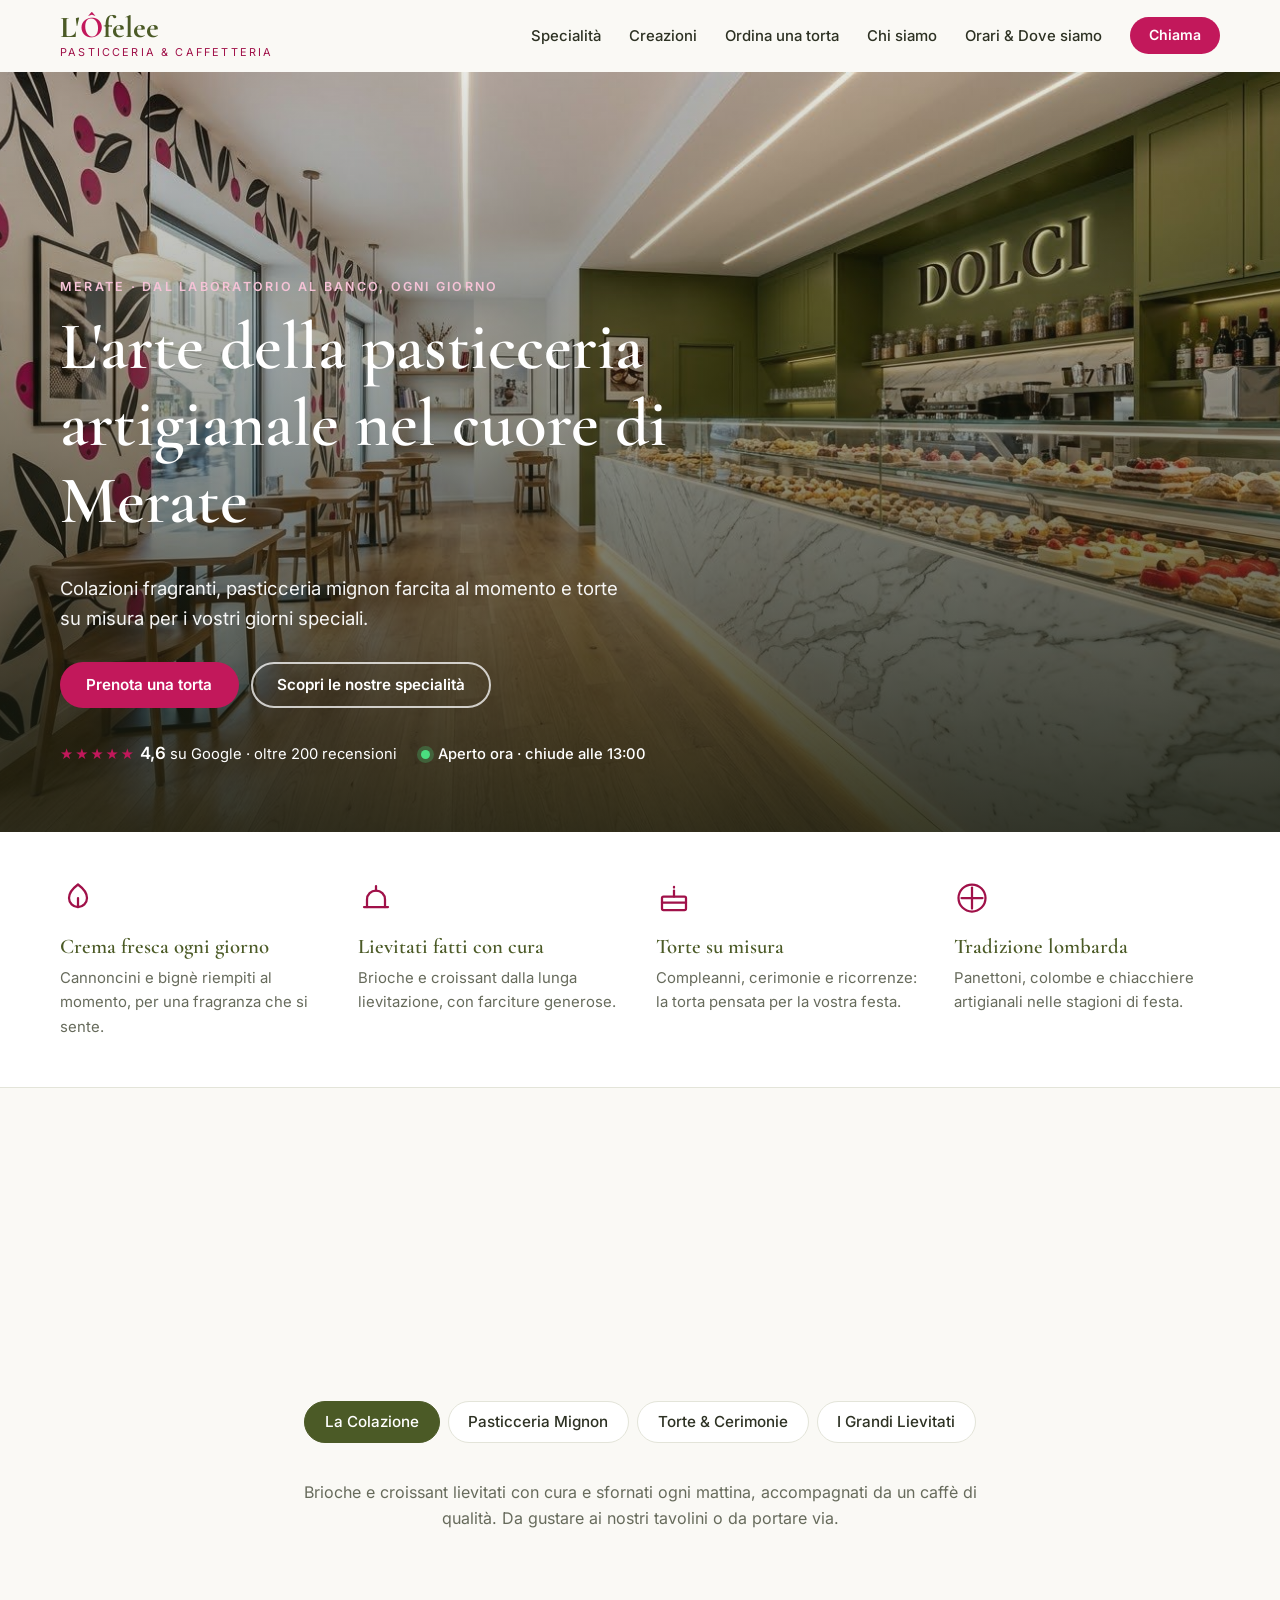
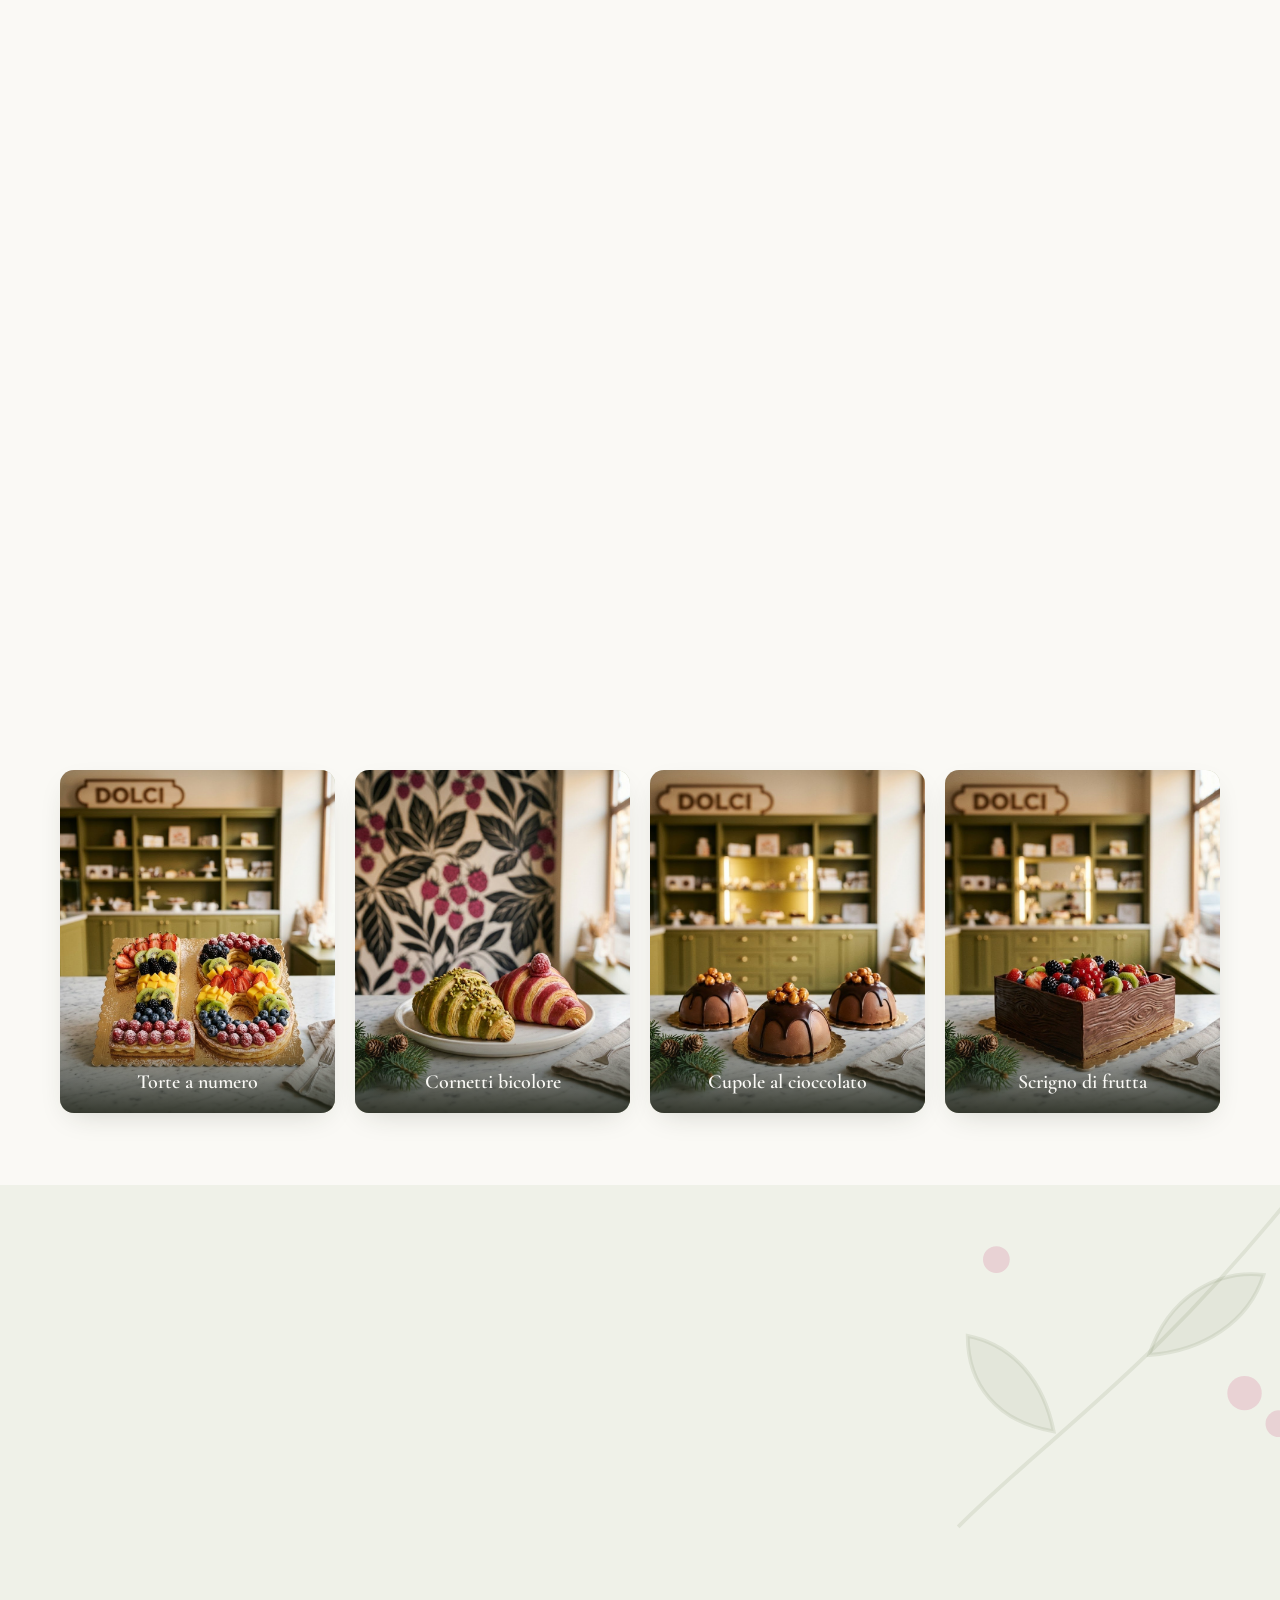
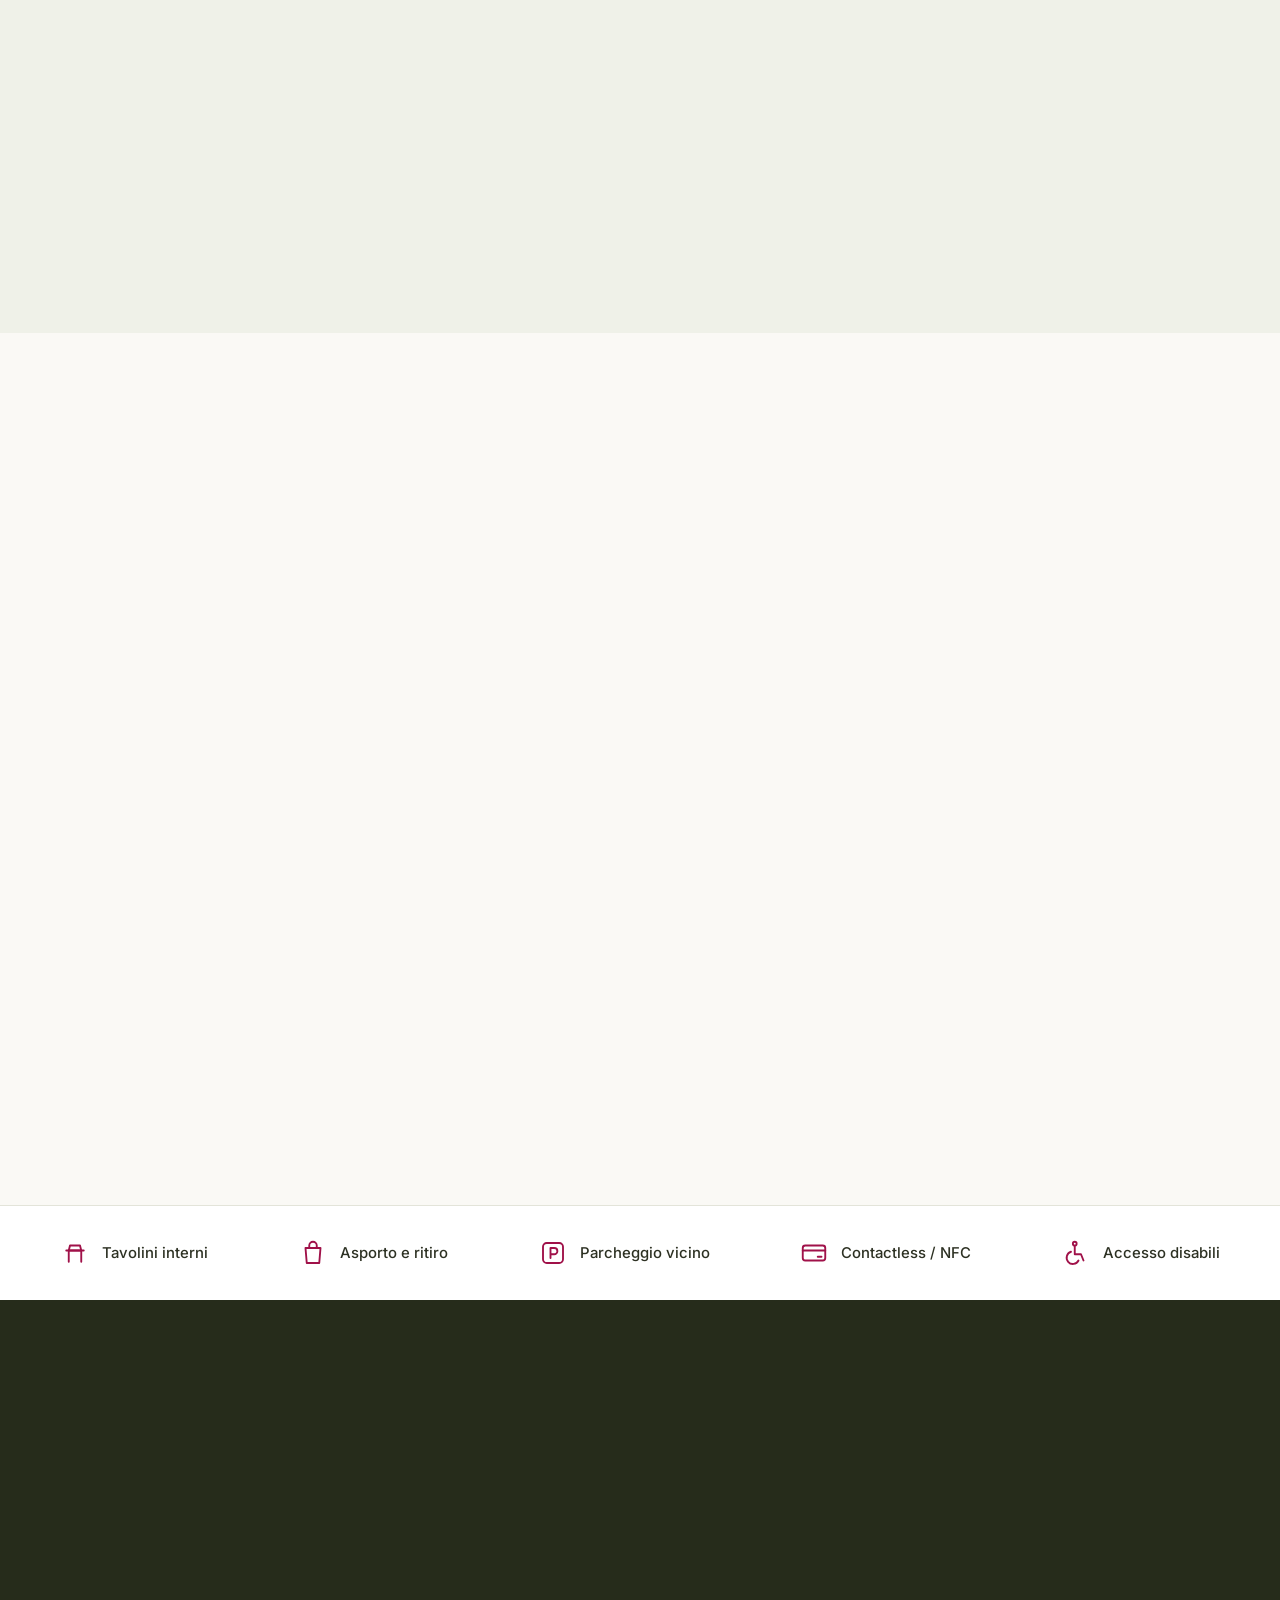
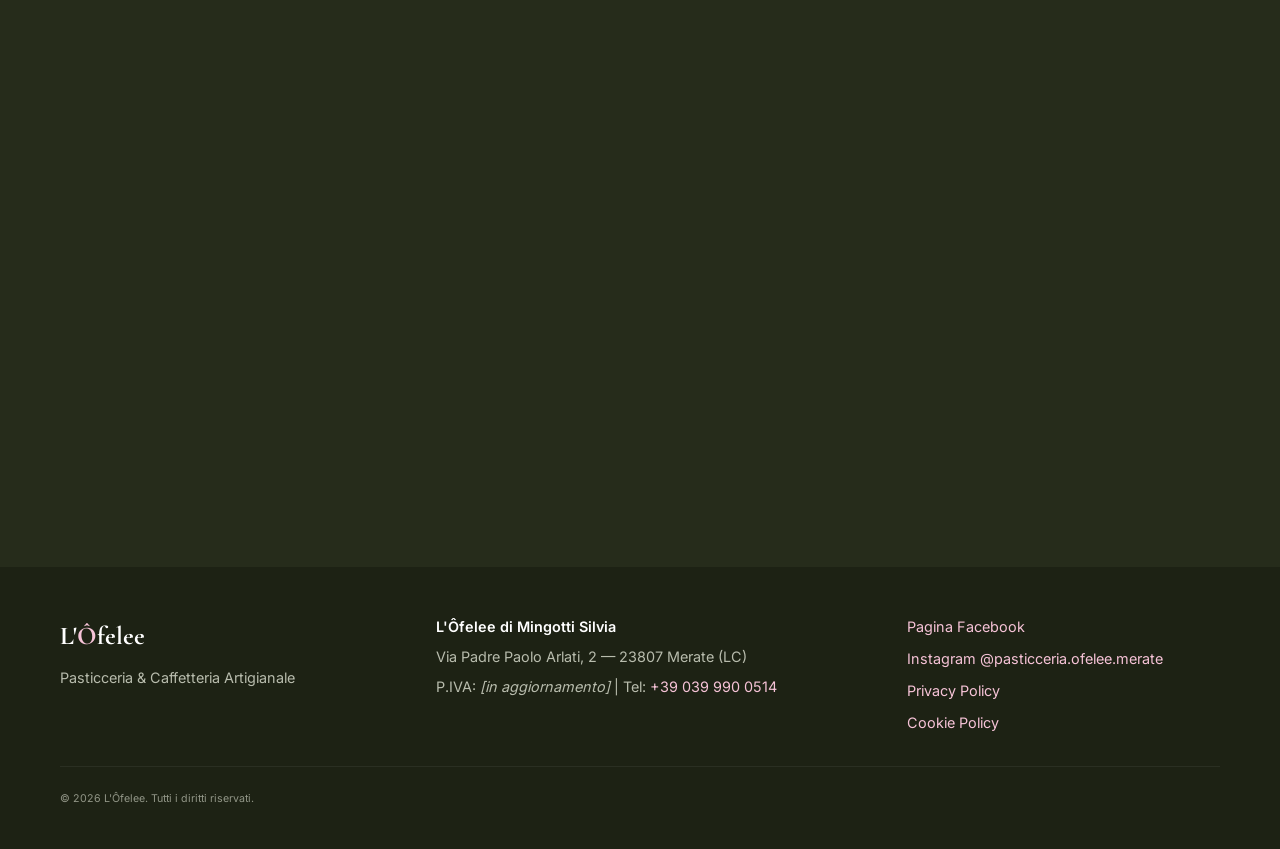
==== index.html @ 2a599e61 "Animazione di caricamento con cupcake e pagina 404 personalizzata - Loader: la panna riempie il cupc" ====
<!DOCTYPE html>
<html lang="it">
<head>
  <meta charset="UTF-8">
  <meta name="viewport" content="width=device-width, initial-scale=1">
  <!-- Sicurezza: il browser può caricare solo risorse del sito stesso;
       unica eccezione la mappa di Google. -->
  <meta http-equiv="Content-Security-Policy" content="default-src 'none'; script-src 'self'; style-src 'self'; img-src 'self' data: https://images.unsplash.com; font-src 'self'; frame-src https://maps.google.com https://www.google.com; connect-src 'none'; media-src 'none'; object-src 'none'; worker-src 'none'; manifest-src 'self'; base-uri 'none'; form-action 'none'; upgrade-insecure-requests">
  <meta name="referrer" content="strict-origin-when-cross-origin">
  <title>Pasticceria &amp; Caffetteria L'Ôfelee | Merate (LC)</title>
  <meta name="description" content="Pasticceria artigianale e caffetteria a Merate (LC): colazioni, pasticceria mignon, torte su ordinazione per compleanni e cerimonie, panettoni e colombe artigianali. Via P. Paolo Arlati 2.">
  <meta name="theme-color" content="#4b5a26">

  <meta property="og:type" content="website">
  <meta property="og:title" content="Pasticceria &amp; Caffetteria L'Ôfelee – Merate">
  <meta property="og:description" content="L'arte della pasticceria artigianale nel cuore di Merate. Ordina la tua torta su misura.">
  <meta property="og:image" content="img/hero-bg.jpg">
  <meta property="og:locale" content="it_IT">

  <link rel="icon" href="img/favicon.svg" type="image/svg+xml">
  <link rel="preload" href="fonts/cormorant-garamond-latin-600-normal.woff2" as="font" type="font/woff2" crossorigin>
  <link rel="stylesheet" href="css/fonts.css">
  <link rel="stylesheet" href="css/style.css">

  <script type="application/ld+json">
  {
    "@context": "https://schema.org",
    "@type": "Bakery",
    "name": "Pasticceria & Caffetteria L'Ôfelee",
    "legalName": "L'Ofelee di Mingotti Silvia",
    "image": "img/hero-bg.jpg",
    "telephone": "+39 039 990 0514",
    "priceRange": "€€",
    "servesCuisine": "Pasticceria italiana",
    "address": {
      "@type": "PostalAddress",
      "streetAddress": "Via P. Paolo Arlati, 2",
      "addressLocality": "Merate",
      "postalCode": "23807",
      "addressRegion": "LC",
      "addressCountry": "IT"
    },
    "openingHoursSpecification": [
      { "@type": "OpeningHoursSpecification", "dayOfWeek": ["Tuesday","Wednesday","Thursday","Friday","Saturday"], "opens": "07:00", "closes": "12:30" },
      { "@type": "OpeningHoursSpecification", "dayOfWeek": ["Tuesday","Wednesday","Thursday","Friday","Saturday"], "opens": "15:00", "closes": "19:30" },
      { "@type": "OpeningHoursSpecification", "dayOfWeek": "Sunday", "opens": "07:30", "closes": "13:00" }
    ],
    "sameAs": ["https://www.instagram.com/pasticceria.ofelee.merate/"],
    "acceptsReservations": "False",
    "paymentAccepted": "Contanti, Carte, Contactless"
  }
  </script>
</head>
<body>

  <a class="skip-link" href="#main">Vai al contenuto</a>

  <!-- ============ CARICAMENTO ============
       Il cupcake si riempie di panna mentre il sito carica;
       a caricamento finito arriva la ciliegina e il velo si alza. -->
  <div class="loader" id="loader" role="status" aria-label="Caricamento del sito">
    <svg class="loader-cupcake" viewBox="0 0 120 140" aria-hidden="true">
      <g class="cc-body">
        <g class="cc-cherry">
          <path d="M60 17 Q62 7 71 3" fill="none" stroke="#4b5a26" stroke-width="2.5" stroke-linecap="round"/>
          <circle cx="60" cy="22" r="9" fill="#c2185b"/>
          <circle cx="57" cy="19" r="2.5" fill="#fff" opacity=".6"/>
        </g>
        <g class="cc-frosting">
          <path d="M16 74 C14 56 30 48 44 50 C48 36 72 32 82 44 C98 42 108 58 104 74 Z" fill="#fffdf8" stroke="#e7dfd2" stroke-width="2"/>
          <path d="M36 52 C38 38 56 28 68 34 C80 30 90 42 84 52 Z" fill="#fffdf8" stroke="#e7dfd2" stroke-width="2"/>
          <rect x="30" y="60" width="7" height="2.6" rx="1.3" fill="#c2185b" transform="rotate(-25 33 61)"/>
          <rect x="52" y="44" width="7" height="2.6" rx="1.3" fill="#8a9a4b" transform="rotate(30 55 45)"/>
          <rect x="74" y="58" width="7" height="2.6" rx="1.3" fill="#f6c3d7" transform="rotate(15 77 59)"/>
          <rect x="88" y="66" width="6" height="2.6" rx="1.3" fill="#c2185b" transform="rotate(-40 91 67)"/>
        </g>
        <g class="cc-wrapper">
          <path d="M18 74 H102 L93 128 Q60 135 27 128 Z" fill="#6b7a3a"/>
          <path d="M38 76 L42 130 M60 76 V132 M82 76 L78 130" stroke="#566330" stroke-width="3"/>
          <g class="cc-eyes">
            <ellipse cx="45" cy="95" rx="4.5" ry="5.5" fill="#262c1b"/>
            <ellipse cx="75" cy="95" rx="4.5" ry="5.5" fill="#262c1b"/>
            <circle cx="46.5" cy="93" r="1.6" fill="#fff"/>
            <circle cx="76.5" cy="93" r="1.6" fill="#fff"/>
          </g>
          <circle cx="36" cy="105" r="5" fill="#f6c3d7" opacity=".85"/>
          <circle cx="84" cy="105" r="5" fill="#f6c3d7" opacity=".85"/>
          <path class="cc-smile" d="M51 106 Q60 115 69 106" fill="none" stroke="#262c1b" stroke-width="3" stroke-linecap="round"/>
        </g>
      </g>
      <ellipse class="cc-shadow" cx="60" cy="136" rx="30" ry="3.5" fill="#262c1b" opacity=".12"/>
    </svg>
    <p class="loader-text">
      <span class="loader-wait">Stiamo sfornando il sito…</span>
      <span class="loader-done">Pronto!</span>
    </p>
  </div>

  <!-- ============ HEADER ============ -->
  <header class="site-header" id="top">
    <div class="container header-inner">
      <a href="#top" class="brand" aria-label="L'Ôfelee – torna all'inizio">
        <span class="brand-name">L'<span class="brand-o">Ô</span>felee</span>
        <span class="brand-sub">Pasticceria &amp; Caffetteria</span>
      </a>

      <button class="nav-toggle" aria-expanded="false" aria-controls="main-nav" aria-label="Apri il menu">
        <span></span><span></span><span></span>
      </button>

      <nav class="main-nav" id="main-nav" aria-label="Navigazione principale">
        <ul>
          <li><a href="#specialita">Specialità</a></li>
          <li><a href="#galleria">Creazioni</a></li>
          <li><a href="#torte">Ordina una torta</a></li>
          <li><a href="#chi-siamo">Chi siamo</a></li>
          <li><a href="#orari">Orari &amp; Dove siamo</a></li>
          <li><a href="tel:+390399900514" class="btn btn-small btn-accent">Chiama</a></li>
        </ul>
      </nav>
    </div>
  </header>

  <main id="main">

    <!-- ============ HERO ============ -->
    <section class="hero" aria-labelledby="hero-title">
      <div class="hero-media"><img class="crop-hero-bg" src="img/hero-bg.jpg" alt="Il banco dei dolci della pasticceria L'Ôfelee"></div>
      <div class="hero-overlay"></div>
      <div class="container hero-content">
        <p class="eyebrow">Merate · dal laboratorio al banco, ogni giorno</p>
        <h1 id="hero-title">L'arte della pasticceria artigianale nel cuore di Merate</h1>
        <p class="hero-lead">Colazioni fragranti, pasticceria mignon farcita al momento e torte su misura per i vostri giorni speciali.</p>
        <div class="hero-actions">
          <a href="#torte" class="btn btn-accent">Prenota una torta</a>
          <a href="#specialita" class="btn btn-ghost">Scopri le nostre specialità</a>
        </div>
        <div class="hero-meta">
          <span class="rating" aria-label="Valutazione 4,6 su 5">
            <span class="stars" aria-hidden="true">★★★★★</span>
            <strong>4,6</strong> su Google · oltre 200 recensioni
          </span>
          <span class="open-status" data-open-status>&nbsp;</span>
        </div>
      </div>
    </section>

    <!-- ============ PUNTI DI FORZA ============ -->
    <section class="strengths" aria-label="Perché sceglierci">
      <div class="container strengths-grid">
        <div class="strength">
          <svg viewBox="0 0 24 24" aria-hidden="true"><path d="M12 3c-4 3-6 6-6 9a6 6 0 0 0 12 0c0-3-2-6-6-9Z"/><path d="M12 12v6"/></svg>
          <h3>Crema fresca ogni giorno</h3>
          <p>Cannoncini e bignè riempiti al momento, per una fragranza che si sente.</p>
        </div>
        <div class="strength">
          <svg viewBox="0 0 24 24" aria-hidden="true"><path d="M4 18h16"/><path d="M6 18v-5a6 6 0 0 1 12 0v5"/><path d="M12 7V4"/></svg>
          <h3>Lievitati fatti con cura</h3>
          <p>Brioche e croissant dalla lunga lievitazione, con farciture generose.</p>
        </div>
        <div class="strength">
          <svg viewBox="0 0 24 24" aria-hidden="true"><rect x="4" y="11" width="16" height="9" rx="1"/><path d="M4 15h16"/><path d="M12 11V7"/><path d="M12 4.5v.5"/></svg>
          <h3>Torte su misura</h3>
          <p>Compleanni, cerimonie e ricorrenze: la torta pensata per la vostra festa.</p>
        </div>
        <div class="strength">
          <svg viewBox="0 0 24 24" aria-hidden="true"><path d="M5 12h14"/><path d="M12 5v14"/><circle cx="12" cy="12" r="9"/></svg>
          <h3>Tradizione lombarda</h3>
          <p>Panettoni, colombe e chiacchiere artigianali nelle stagioni di festa.</p>
        </div>
      </div>
    </section>

    <!-- ============ SPECIALITÀ ============ -->
    <section class="section" id="specialita" aria-labelledby="spec-title">
      <div class="container">
        <header class="section-head">
          <p class="eyebrow">Il nostro banco</p>
          <h2 id="spec-title">Le nostre specialità</h2>
          <p>Dalla prima colazione al vassoio della domenica: tutto nasce ogni giorno nel nostro laboratorio.</p>
        </header>

        <div class="tabs" role="tablist" aria-label="Categorie di prodotti">
          <button role="tab" aria-selected="true" aria-controls="tab-colazione" id="t-colazione">La Colazione</button>
          <button role="tab" aria-selected="false" aria-controls="tab-mignon" id="t-mignon" tabindex="-1">Pasticceria Mignon</button>
          <button role="tab" aria-selected="false" aria-controls="tab-torte" id="t-torte" tabindex="-1">Torte &amp; Cerimonie</button>
          <button role="tab" aria-selected="false" aria-controls="tab-lievitati" id="t-lievitati" tabindex="-1">I Grandi Lievitati</button>
        </div>

        <!-- Colazione -->
        <div class="tab-panel" role="tabpanel" id="tab-colazione" aria-labelledby="t-colazione">
          <div class="panel-intro">
            <p>Brioche e croissant lievitati con cura e sfornati ogni mattina, accompagnati da un caffè di qualità. Da gustare ai nostri tavolini o da portare via.</p>
          </div>
          <div class="cards">
            <article class="card">
              <div class="card-img"><img class="crop-croissant" src="img/croissant.jpg" data-fallback="img/colazione.jpg" alt="" loading="lazy"></div>
              <div class="card-body">
                <h3>Croissant farciti</h3>
                <p>Pistacchio, crema, cioccolato o marmellata: farciture generose, sfoglia fragrante.</p>
              </div>
            </article>
            <article class="card">
              <div class="card-img"><img class="crop-brioche" src="img/brioche.jpg" data-fallback="img/colazione.jpg" alt="" loading="lazy"></div>
              <div class="card-body">
                <h3>Brioche artigianali</h3>
                <p>Lunga lievitazione e burro di qualità per un impasto soffice e profumato.</p>
              </div>
            </article>
            <article class="card">
              <div class="card-img"><img class="crop-caffe" src="img/caffe.jpg" data-fallback="img/colazione.jpg" alt="" loading="lazy"></div>
              <div class="card-body">
                <h3>Caffetteria</h3>
                <p>Espresso, cappuccino e tutte le specialità del bar, preparati con cura.</p>
              </div>
            </article>
          </div>
        </div>

        <!-- Mignon -->
        <div class="tab-panel" role="tabpanel" id="tab-mignon" aria-labelledby="t-mignon" hidden>
          <div class="panel-intro">
            <p>La nostra pasticceria fresca, tra le più apprezzate della zona. Perfetta per il vassoio della domenica, per un pranzo in famiglia o per un regalo.</p>
          </div>
          <div class="cards">
            <article class="card">
              <div class="card-img"><img class="crop-cannoncini" src="img/cannoncini.jpg" data-fallback="img/mignon.jpg" alt="" loading="lazy"></div>
              <div class="card-body">
                <h3>Cannoncini</h3>
                <p>Sfoglia croccante riempita al momento con la nostra crema pasticcera.</p>
              </div>
            </article>
            <article class="card">
              <div class="card-img"><img class="crop-bigne" src="img/bigne.jpg" data-fallback="img/mignon.jpg" alt="" loading="lazy"></div>
              <div class="card-body">
                <h3>Bignè</h3>
                <p>Pasta choux leggera con crema, chantilly o cioccolato.</p>
              </div>
            </article>
            <article class="card">
              <div class="card-img"><img class="crop-tartellette" src="img/tartellette.jpg" data-fallback="img/mignon.jpg" alt="" loading="lazy"></div>
              <div class="card-body">
                <h3>Tartellette alla frutta</h3>
                <p>Frolla friabile, crema e frutta fresca di stagione.</p>
              </div>
            </article>
          </div>
          <p class="panel-cta">Vassoio per un'occasione? <a href="#torte">Prenotalo qui</a> e lo trovi pronto al ritiro.</p>
        </div>

        <!-- Torte -->
        <div class="tab-panel" role="tabpanel" id="tab-torte" aria-labelledby="t-torte" hidden>
          <div class="panel-intro">
            <p>Le creazioni più richieste per compleanni, battesimi, comunioni, lauree e anniversari. Ogni torta è preparata su ordinazione.</p>
          </div>
          <div class="cards">
            <article class="card">
              <div class="card-img"><img class="crop-millefoglie" src="img/millefoglie.jpg" data-fallback="img/torte.jpg" alt="" loading="lazy"></div>
              <div class="card-body">
                <h3>Millefoglie</h3>
                <p>Strati di sfoglia croccante e crema chantilly: un grande classico.</p>
              </div>
            </article>
            <article class="card">
              <div class="card-img"><img class="crop-saint-honore" src="img/saint-honore.jpg" data-fallback="img/torte.jpg" alt="" loading="lazy"></div>
              <div class="card-body">
                <h3>Saint Honoré</h3>
                <p>Bignè caramellati, crema e panna su base di sfoglia.</p>
              </div>
            </article>
            <article class="card">
              <div class="card-img"><img class="crop-crostata" src="img/crostata.jpg" data-fallback="img/torte.jpg" alt="" loading="lazy"></div>
              <div class="card-body">
                <h3>Crostate di frutta fresca</h3>
                <p>Frolla artigianale, crema pasticcera e la frutta migliore di stagione.</p>
              </div>
            </article>
            <article class="card">
              <div class="card-img"><img class="crop-torta-compleanno" src="img/torta-compleanno.jpg" data-fallback="img/torte.jpg" alt="" loading="lazy"></div>
              <div class="card-body">
                <h3>Torte personalizzate</h3>
                <p>Gusti, decorazioni e scritte su misura per compleanni e cerimonie.</p>
              </div>
            </article>
          </div>
          <p class="panel-cta"><a href="#torte" class="btn btn-accent btn-small">Richiedi la tua torta</a></p>
        </div>

        <!-- Lievitati -->
        <div class="tab-panel" role="tabpanel" id="tab-lievitati" aria-labelledby="t-lievitati" hidden>
          <div class="panel-intro">
            <p>I grandi dolci della tradizione, preparati artigianalmente nei periodi di festa. Le quantità sono limitate: prenotare è il modo più sicuro per non restare senza.</p>
            <p class="season-banner" data-season-banner hidden></p>
          </div>
          <div class="cards">
            <article class="card" data-season="natale">
              <div class="card-img"><img class="crop-panettone" src="img/panettone.jpg" data-fallback="img/lievitati.jpg" alt="" loading="lazy"></div>
              <div class="card-body">
                <span class="badge" data-badge>Novembre – Gennaio</span>
                <h3>Panettone artigianale</h3>
                <p>Lievito madre, lunga lievitazione e canditi selezionati.</p>
              </div>
            </article>
            <article class="card" data-season="carnevale">
              <div class="card-img"><img class="crop-chiacchiere" src="img/chiacchiere.jpg" data-fallback="img/lievitati.jpg" alt="" loading="lazy"></div>
              <div class="card-body">
                <span class="badge" data-badge>Carnevale</span>
                <h3>Chiacchiere</h3>
                <p>Sottili, croccanti e spolverate di zucchero a velo.</p>
              </div>
            </article>
            <article class="card" data-season="pasqua">
              <div class="card-img"><img class="crop-colomba" src="img/colomba.jpg" data-fallback="img/lievitati.jpg" alt="" loading="lazy"></div>
              <div class="card-body">
                <span class="badge" data-badge>Pasqua</span>
                <h3>Colomba artigianale</h3>
                <p>Soffice, profumata, con glassa alle mandorle.</p>
              </div>
            </article>
          </div>
          <p class="panel-cta">Vuoi riservare il tuo? <a href="#torte">Prenota ora</a>.</p>
        </div>
      </div>
    </section>

    <!-- ============ GALLERIA ============ -->
    <section class="section section-tight" id="galleria" aria-labelledby="gallery-title">
      <div class="container">
        <header class="section-head">
          <p class="eyebrow">Dal nostro laboratorio</p>
          <h2 id="gallery-title">Le nostre creazioni</h2>
          <p>Momenti dolci realizzati artigianalmente nel nostro laboratorio.</p>
        </header>
        <div class="gallery-grid">
          <figure class="gallery-item">
            <img src="img/creazione-numero.jpg" alt="Torta a forma di numero con frutta fresca" loading="lazy">
            <figcaption class="gallery-caption">Torte a numero</figcaption>
          </figure>
          <figure class="gallery-item">
            <img src="img/creazione-cornetti.jpg" alt="Cornetti bicolore al pistacchio e al lampone" loading="lazy">
            <figcaption class="gallery-caption">Cornetti bicolore</figcaption>
          </figure>
          <figure class="gallery-item">
            <img src="img/creazione-cioccolato.jpg" alt="Cupole al cioccolato con nocciole caramellate" loading="lazy">
            <figcaption class="gallery-caption">Cupole al cioccolato</figcaption>
          </figure>
          <figure class="gallery-item">
            <img src="img/creazione-frutta.jpg" alt="Torta di frutta fresca in scrigno di cioccolato" loading="lazy">
            <figcaption class="gallery-caption">Scrigno di frutta</figcaption>
          </figure>
        </div>
      </div>
    </section>

    <!-- ============ ORDINA LA TUA TORTA ============ -->
    <section class="section section-cream" id="torte" aria-labelledby="order-title">
      <div class="container order-grid">
        <div class="order-text">
          <p class="eyebrow">Su ordinazione</p>
          <h2 id="order-title">Ordina la tua torta o il tuo rinfresco</h2>
          <p>Chiamaci e raccontaci cosa desideri: ti aiutiamo a scegliere gusti, dimensioni e decorazioni, e fissiamo insieme il giorno del ritiro.</p>
          <ul class="checklist">
            <li>Torte di compleanno e per cerimonie</li>
            <li>Vassoi di pasticceria mignon</li>
            <li>Rinfreschi per feste ed eventi</li>
            <li>Panettoni e colombe su prenotazione</li>
          </ul>
          <p class="order-note">Per le torte personalizzate consigliamo di ordinare con almeno <strong>3 giorni</strong> di anticipo.</p>
        </div>

        <div class="order-call">
          <p class="order-call-label">Prenota con una telefonata</p>
          <a class="order-call-number" href="tel:+390399900514">039 990 0514</a>
          <p class="open-status" data-open-status>&nbsp;</p>
          <a class="btn btn-accent btn-block btn-call" href="tel:+390399900514">
            <svg viewBox="0 0 24 24" aria-hidden="true"><path d="M5 4h4l2 5-2.5 1.5a11 11 0 0 0 5 5L15 13l5 2v4a2 2 0 0 1-2 2A16 16 0 0 1 3 6a2 2 0 0 1 2-2"/></svg>
            Chiamaci ora
          </a>
          <div class="order-call-tips">
            <p>Per fare prima, tieni a portata di mano:</p>
            <ul>
              <li>il dolce che desideri</li>
              <li>per quante persone</li>
              <li>il giorno del ritiro</li>
              <li>gusti, scritta e allergie</li>
            </ul>
          </div>
          <p class="form-small">Rispondiamo negli orari di apertura del negozio.</p>
        </div>
      </div>
    </section>

    <!-- ============ CHI SIAMO ============ -->
    <section class="section" id="chi-siamo" aria-labelledby="about-title">
      <div class="container about-grid">
        <div class="about-media"><img class="crop-laboratorio" src="img/laboratorio.jpg" data-fallback="img/hero-bg.jpg" alt="Il laboratorio della pasticceria"></div>
        <div class="about-text">
          <p class="eyebrow">Il nostro nome</p>
          <h2 id="about-title">Chi è l'Ôfelee?</h2>
          <p class="lead">Nel dialetto milanese e brianzolo, l'<em>ôfelee</em> è il pasticcere: l'artigiano che ogni mattina impasta, inforna e farcisce i dolci del paese.</p>
          <p>Abbiamo scelto questo nome perché racconta chi siamo: un laboratorio che porta avanti la tradizione lombarda, unito a una caffetteria accogliente dove fermarsi per una colazione o un momento di pausa.</p>
          <p>Materie prime selezionate, crema preparata ogni giorno e la cura dei gesti di sempre: è questo che i nostri clienti ci riconoscono da anni.</p>

          <div class="reviews-box">
            <div class="reviews-score">
              <strong>4,6</strong>
              <span class="stars" aria-hidden="true">★★★★★</span>
              <span>oltre 200 recensioni su Google</span>
            </div>
            <ul class="reviews-tags" aria-label="Cosa apprezzano di più i clienti">
              <li>Crema pasticcera freschissima</li>
              <li>Cannoncini riempiti al momento</li>
              <li>Brioche farcite generose</li>
              <li>Torte per cerimonie</li>
              <li>Panettoni artigianali</li>
            </ul>
            <a class="link-arrow" href="https://www.google.com/maps/search/?api=1&amp;query=Pasticceria+L%27Ofelee+Via+Arlati+2+Merate" target="_blank" rel="noopener noreferrer">Leggi le recensioni su Google</a>
          </div>
        </div>
      </div>
    </section>

    <!-- ============ SERVIZI ============ -->
    <section class="services" aria-label="Servizi">
      <div class="container services-list">
        <div class="service">
          <svg viewBox="0 0 24 24" aria-hidden="true"><path d="M5 10h14"/><path d="M7 10v9M17 10v9"/><path d="M8 6h8l1 4H7l1-4Z"/></svg>
          <span>Tavolini interni</span>
        </div>
        <div class="service">
          <svg viewBox="0 0 24 24" aria-hidden="true"><path d="M6 8h12l-1 12H7L6 8Z"/><path d="M9 8V6a3 3 0 0 1 6 0v2"/></svg>
          <span>Asporto e ritiro</span>
        </div>
        <div class="service">
          <svg viewBox="0 0 24 24" aria-hidden="true"><rect x="4" y="4" width="16" height="16" rx="3"/><path d="M10 16V8h3a2.5 2.5 0 0 1 0 5h-3"/></svg>
          <span>Parcheggio vicino</span>
        </div>
        <div class="service">
          <svg viewBox="0 0 24 24" aria-hidden="true"><rect x="3" y="6" width="18" height="12" rx="2"/><path d="M3 10h18"/><path d="M15 15h3"/></svg>
          <span>Contactless / NFC</span>
        </div>
        <div class="service">
          <svg viewBox="0 0 24 24" aria-hidden="true"><circle cx="11" cy="4.5" r="1.5"/><path d="M11 7v6h5l2 5"/><path d="M8 11a5 5 0 1 0 6 7"/></svg>
          <span>Accesso disabili</span>
        </div>
      </div>
    </section>

    <!-- ============ ORARI & DOVE SIAMO ============ -->
    <section class="section section-dark" id="orari" aria-labelledby="hours-title">
      <div class="container hours-grid">
        <div class="hours-box">
          <p class="eyebrow">Vieni a trovarci</p>
          <h2 id="hours-title">Orari di apertura</h2>
          <p class="open-status open-status-lg" data-open-status>&nbsp;</p>
          <table class="hours-table">
            <tbody>
              <tr data-day="1"><th scope="row">Lunedì</th><td class="closed">Chiuso</td></tr>
              <tr data-day="2"><th scope="row">Martedì</th><td>07:00 – 12:30 · 15:00 – 19:30</td></tr>
              <tr data-day="3"><th scope="row">Mercoledì</th><td>07:00 – 12:30 · 15:00 – 19:30</td></tr>
              <tr data-day="4"><th scope="row">Giovedì</th><td>07:00 – 12:30 · 15:00 – 19:30</td></tr>
              <tr data-day="5"><th scope="row">Venerdì</th><td>07:00 – 12:30 · 15:00 – 19:30</td></tr>
              <tr data-day="6"><th scope="row">Sabato</th><td>07:00 – 12:30 · 15:00 – 19:30</td></tr>
              <tr data-day="0"><th scope="row">Domenica</th><td>07:30 – 13:00</td></tr>
            </tbody>
          </table>
          <p class="hours-note">La domenica mattina è il momento più vivace: per vassoi e torte, prenota in anticipo e salta la coda al banco.</p>
        </div>

        <div class="where-box">
          <h2 class="h3">Dove siamo</h2>
          <address>
            <strong>Pasticceria &amp; Caffetteria L'Ôfelee</strong><br>
            Via Padre Paolo Arlati, 2<br>
            23807 Merate (LC)
          </address>
          <p class="where-contacts">
            <a href="tel:+390399900514">📞 039 990 0514</a>
          </p>
          <div class="map-wrap" id="map">
            <div class="map-placeholder">
              <p><strong>Pasticceria &amp; Caffetteria L'Ôfelee</strong><br>Via Padre Paolo Arlati, 2 — Merate (LC)</p>
              <small>Caricamento della mappa…</small>
              <a class="btn btn-accent btn-small" href="https://www.google.com/maps/dir/?api=1&amp;destination=Via+Padre+Paolo+Arlati+2,+23807+Merate+LC" target="_blank" rel="noopener noreferrer" data-directions>Apri le indicazioni</a>
            </div>
          </div>
          <div class="where-actions">
            <a class="btn btn-accent btn-small" href="https://www.google.com/maps/dir/?api=1&amp;destination=Via+Padre+Paolo+Arlati+2,+23807+Merate+LC" target="_blank" rel="noopener noreferrer" data-directions>Indicazioni stradali</a>
            <a class="btn btn-ghost-light btn-small" href="tel:+390399900514">Chiama</a>
          </div>
          <p class="hours-note">Parcheggio comodo nelle vicinanze, ideale per il ritiro rapido degli ordini.</p>
        </div>
      </div>
    </section>

  </main>

  <!-- ============ FOOTER ============ -->
  <footer class="site-footer">
    <div class="container footer-inner">
      <div class="footer-brand">
        <p class="brand-name">L'<span class="brand-o">Ô</span>felee</p>
        <p>Pasticceria &amp; Caffetteria Artigianale</p>
      </div>
      <div class="footer-info">
        <p><strong>L'Ôfelee di Mingotti Silvia</strong></p>
        <p>Via Padre Paolo Arlati, 2 — 23807 Merate (LC)</p>
        <!-- TODO: inserire la P.IVA fornita dal titolare -->
        <p>P.IVA: <em>[in aggiornamento]</em> | Tel: <a href="tel:+390399900514">+39 039 990 0514</a></p>
      </div>
      <div class="footer-links">
        <!-- TODO: sostituire con l'URL diretto della pagina (facebook.com/nomepagina) -->
        <a href="https://www.facebook.com/search/top?q=Pasticceria%20%26%20Caffetteria%20L%27%C3%94felee" target="_blank" rel="noopener noreferrer">Pagina Facebook</a>
        <a href="https://www.instagram.com/pasticceria.ofelee.merate/" target="_blank" rel="noopener noreferrer">Instagram @pasticceria.ofelee.merate</a>
        <button type="button" class="link-btn" data-open-dialog="privacy-dialog">Privacy Policy</button>
        <button type="button" class="link-btn" data-open-dialog="cookie-dialog">Cookie Policy</button>
      </div>
      <div class="footer-bottom">
        <small>© <span data-year>2026</span> L'Ôfelee. Tutti i diritti riservati.</small>
      </div>
    </div>
  </footer>

  <!-- ============ INFORMATIVE ============ -->
  <dialog class="directions-dialog" id="directions-dialog" aria-labelledby="directions-title">
    <form method="dialog">
      <button class="dialog-close" aria-label="Chiudi">×</button>
    </form>
    <h2 id="directions-title" class="h3">Come vuoi raggiungerci?</h2>
    <p class="directions-address">Via Padre Paolo Arlati, 2 — 23807 Merate (LC)</p>
    <ul class="directions-list">
      <li><a href="https://www.google.com/maps/dir/?api=1&amp;destination=Via+Padre+Paolo+Arlati+2,+23807+Merate+LC" target="_blank" rel="noopener noreferrer"><span class="app-dot app-google" aria-hidden="true">G</span>Google Maps</a></li>
      <li><a href="https://maps.apple.com/?daddr=Via+Padre+Paolo+Arlati+2,+23807+Merate+LC,+Italia&amp;dirflg=d" target="_blank" rel="noopener noreferrer"><span class="app-dot app-apple" aria-hidden="true">A</span>Apple Mappe</a></li>
      <li><a href="https://waze.com/ul?q=Via%20Padre%20Paolo%20Arlati%202%2C%2023807%20Merate%20LC&amp;navigate=yes" target="_blank" rel="noopener noreferrer"><span class="app-dot app-waze" aria-hidden="true">W</span>Waze</a></li>
      <li data-android-only hidden><a href="geo:0,0?q=Via+Padre+Paolo+Arlati+2,+23807+Merate+LC"><span class="app-dot app-other" aria-hidden="true">…</span>Altra app installata</a></li>
      <li><button type="button" data-copy-address><span class="app-dot app-copy" aria-hidden="true">⧉</span><span data-copy-label>Copia indirizzo</span></button></li>
    </ul>
  </dialog>

  <dialog class="legal-dialog" id="privacy-dialog" aria-labelledby="privacy-title">
    <form method="dialog">
      <button class="dialog-close" aria-label="Chiudi">×</button>
    </form>
    <h2 id="privacy-title" class="h3">Informativa Privacy</h2>
    <p class="dialog-ref">art. 13 Reg. UE 2016/679</p>
    <p>Questo sito ha scopo puramente illustrativo. Non acquisisce, non memorizza e non tratta dati personali in alcun database o server remoto.</p>
    <p>Gli ordini si effettuano esclusivamente per telefono o in negozio.</p>
    <p><strong>Titolare:</strong> L'Ofelee di Mingotti Silvia – Via P. Arlati 2, Merate (LC).</p>
    <form method="dialog"><button class="btn btn-accent btn-small">Chiudi</button></form>
  </dialog>

  <dialog class="legal-dialog" id="cookie-dialog" aria-labelledby="cookie-title">
    <form method="dialog">
      <button class="dialog-close" aria-label="Chiudi">×</button>
    </form>
    <h2 id="cookie-title" class="h3">Informativa Cookie</h2>
    <p>Questo sito <strong>non fa uso di cookie di profilazione o tracciamento</strong>.</p>
    <p>I caratteri tipografici e le risorse del sito sono erogati localmente.</p>
    <p>La sezione "Dove siamo" contiene una mappa interattiva fornita da Google Maps (Google Ireland Ltd.), caricata quando si raggiunge quella sezione. Google può impostare propri cookie, regolati dalla <a href="https://policies.google.com/technologies/cookies?hl=it" target="_blank" rel="noopener noreferrer">cookie policy di Google</a>.</p>
    <form method="dialog"><button class="btn btn-accent btn-small">Chiudi</button></form>
  </dialog>

  <!-- Barra azioni rapide (solo smartphone) -->
  <div class="mobile-bar" aria-label="Azioni rapide">
    <a href="tel:+390399900514">
      <svg viewBox="0 0 24 24" aria-hidden="true"><path d="M5 4h4l2 5-2.5 1.5a11 11 0 0 0 5 5L15 13l5 2v4a2 2 0 0 1-2 2A16 16 0 0 1 3 6a2 2 0 0 1 2-2"/></svg>
      Chiama
    </a>
    <a href="#torte" class="mobile-bar-main">Ordina una torta</a>
    <a href="https://www.google.com/maps/dir/?api=1&amp;destination=Via+Padre+Paolo+Arlati+2,+23807+Merate+LC" target="_blank" rel="noopener noreferrer" data-directions>
      <svg viewBox="0 0 24 24" aria-hidden="true"><path d="M12 21s-7-6-7-11a7 7 0 0 1 14 0c0 5-7 11-7 11Z"/><circle cx="12" cy="10" r="2.5"/></svg>
      Mappa
    </a>
  </div>

  <script src="js/main.js"></script>
</body>
</html>
---- css/fonts.css ----
/* Font ospitati sul sito (nessuna richiesta a Google Fonts).
   Cormorant Garamond e Inter – SIL Open Font License, vedi fonts/OFL-*.txt */
@font-face { font-family: "Cormorant Garamond"; font-style: normal; font-weight: 500; font-display: swap; src: url("../fonts/cormorant-garamond-latin-500-normal.woff2") format("woff2"); }
@font-face { font-family: "Cormorant Garamond"; font-style: italic; font-weight: 500; font-display: swap; src: url("../fonts/cormorant-garamond-latin-500-italic.woff2") format("woff2"); }
@font-face { font-family: "Cormorant Garamond"; font-style: normal; font-weight: 600; font-display: swap; src: url("../fonts/cormorant-garamond-latin-600-normal.woff2") format("woff2"); }
@font-face { font-family: "Cormorant Garamond"; font-style: normal; font-weight: 700; font-display: swap; src: url("../fonts/cormorant-garamond-latin-700-normal.woff2") format("woff2"); }
@font-face { font-family: "Inter"; font-style: normal; font-weight: 400; font-display: swap; src: url("../fonts/inter-latin-400-normal.woff2") format("woff2"); }
@font-face { font-family: "Inter"; font-style: normal; font-weight: 500; font-display: swap; src: url("../fonts/inter-latin-500-normal.woff2") format("woff2"); }
@font-face { font-family: "Inter"; font-style: normal; font-weight: 600; font-display: swap; src: url("../fonts/inter-latin-600-normal.woff2") format("woff2"); }
---- css/style.css ----
/* =========================================================
   L'Ôfelee – Pasticceria & Caffetteria
   ========================================================= */

:root {
  /* Colori del marchio: bianco/marmo, verde oliva, fucsia (come il negozio) */
  --cream: #faf9f5;
  --cream-2: #eff1e8;
  --paper: #ffffff;
  --olive: #4b5a26;
  --olive-dark: #262c1b;
  --accent-deep: #9c1250;
  --accent: #c2185b;
  --accent-dark: #a01149;
  --accent-soft: #f6c3d7;
  --text: #2d3123;
  --muted: #676b5c;
  --line: #e3e4d9;
  --whatsapp: #1f9d55;

  --font-serif: "Cormorant Garamond", Georgia, "Times New Roman", serif;
  --font-sans: "Inter", system-ui, -apple-system, "Segoe UI", Roboto, sans-serif;

  --radius: 14px;
  --shadow: 0 10px 30px -12px rgba(38, 44, 27, .22);
  --header-h: 72px;
}

*,
*::before,
*::after { box-sizing: border-box; }

html { scroll-behavior: smooth; scroll-padding-top: var(--header-h); }

body {
  margin: 0;
  font-family: var(--font-sans);
  font-size: 1rem;
  line-height: 1.65;
  color: var(--text);
  background: var(--cream);
  -webkit-font-smoothing: antialiased;
}

img { max-width: 100%; display: block; }
a { color: var(--accent-deep); }
a:hover { color: var(--olive); }

h1, h2, h3, .h3 {
  font-family: var(--font-serif);
  color: var(--olive);
  line-height: 1.15;
  margin: 0 0 .5em;
  font-weight: 600;
}
h1 { font-size: clamp(2.4rem, 6vw, 4.2rem); }
h2 { font-size: clamp(2rem, 4.5vw, 3rem); }
h3, .h3 { font-size: 1.45rem; }
p { margin: 0 0 1em; }

.container {
  width: min(1160px, 100% - 32px);
  margin-inline: auto;
}

.skip-link {
  position: absolute;
  left: -999px;
  top: 8px;
  background: var(--olive);
  color: #fff;
  padding: 8px 14px;
  z-index: 100;
  border-radius: 6px;
}
.skip-link:focus { left: 8px; }

:focus-visible { outline: 3px solid var(--accent); outline-offset: 2px; }

.eyebrow {
  font-size: .78rem;
  font-weight: 600;
  letter-spacing: .18em;
  text-transform: uppercase;
  color: var(--accent-dark);
  margin-bottom: .8em;
}

/* ---------- Bottoni ---------- */
.btn {
  display: inline-flex;
  align-items: center;
  justify-content: center;
  gap: .5em;
  padding: .9em 1.6em;
  border-radius: 999px;
  font: 600 .95rem/1 var(--font-sans);
  text-decoration: none;
  border: 2px solid transparent;
  cursor: pointer;
  transition: background .2s, color .2s, border-color .2s, transform .2s;
}
.btn:hover { transform: translateY(-1px); }
.btn-small { padding: .65em 1.2em; font-size: .88rem; }
.btn-block { width: 100%; }

.btn-accent { background: var(--accent); color: #fff; }
.btn-accent:hover { background: var(--accent-dark); color: #fff; }

.btn-ghost { border-color: rgba(255,255,255,.75); color: #fff; }
.btn-ghost:hover { background: #fff; color: var(--olive); }

.btn-ghost-light { border-color: var(--accent-soft); color: var(--accent-soft); }
.btn-ghost-light:hover { background: var(--accent-soft); color: var(--olive); }

.btn-whatsapp { background: var(--whatsapp); color: #fff; font-size: 1rem; padding: 1em 1.4em; }
.btn-whatsapp:hover { background: #17824a; color: #fff; }
.btn-whatsapp svg { width: 22px; height: 22px; fill: currentColor; }

/* ---------- Header ---------- */
.site-header {
  position: sticky;
  top: 0;
  z-index: 50;
  height: var(--header-h);
  background: rgba(250, 249, 245, .92);
  backdrop-filter: blur(10px);
  border-bottom: 1px solid transparent;
  transition: border-color .3s, box-shadow .3s;
}
.site-header.scrolled { border-color: var(--line); box-shadow: 0 4px 20px -12px rgba(0,0,0,.2); }

.header-inner {
  height: 100%;
  display: flex;
  align-items: center;
  justify-content: space-between;
}

.brand { text-decoration: none; display: flex; flex-direction: column; line-height: 1; }
.brand-name {
  font-family: var(--font-serif);
  font-size: 1.9rem;
  font-weight: 700;
  color: var(--olive);
  margin: 0;
}
.brand-sub {
  font-size: .68rem;
  letter-spacing: .2em;
  text-transform: uppercase;
  color: var(--accent-dark);
  margin-top: 4px;
}

.main-nav ul {
  list-style: none;
  margin: 0;
  padding: 0;
  display: flex;
  align-items: center;
  gap: 28px;
}
.main-nav a:not(.btn) {
  color: var(--text);
  text-decoration: none;
  font-size: .93rem;
  font-weight: 500;
  position: relative;
}
.main-nav a:not(.btn)::after {
  content: "";
  position: absolute;
  left: 0; bottom: -4px;
  width: 0; height: 2px;
  background: var(--accent);
  transition: width .25s;
}
.main-nav a:not(.btn):hover::after { width: 100%; }

.nav-toggle {
  display: none;
  width: 44px; height: 44px;
  border: 0;
  background: transparent;
  cursor: pointer;
  padding: 10px;
  flex-direction: column;
  justify-content: space-between;
}
.nav-toggle span {
  display: block;
  height: 2px;
  background: var(--olive);
  border-radius: 2px;
  transition: transform .3s, opacity .3s;
}
.nav-toggle[aria-expanded="true"] span:nth-child(1) { transform: translateY(10px) rotate(45deg); }
.nav-toggle[aria-expanded="true"] span:nth-child(2) { opacity: 0; }
.nav-toggle[aria-expanded="true"] span:nth-child(3) { transform: translateY(-10px) rotate(-45deg); }

/* ---------- Immagini con fallback ----------
   Se la foto non c'è ancora, resta un riempimento color crema
   con un'icona decorativa. */
.hero-media,
.about-media,
.card-img {
  position: relative;
  overflow: hidden;
  background:
    radial-gradient(circle at 30% 30%, rgba(255,255,255,.35), transparent 60%),
    linear-gradient(135deg, #e9ebe1, #b9c08f 60%, #6b7a3a);
}
.card-img::before,
.about-media::before {
  content: "";
  position: absolute;
  inset: 0;
  background: url("data:image/svg+xml,%3Csvg xmlns='http://www.w3.org/2000/svg' viewBox='0 0 24 24' fill='none' stroke='white' stroke-opacity='.55' stroke-width='1' stroke-linecap='round' stroke-linejoin='round'%3E%3Crect x='4' y='11' width='16' height='9' rx='1'/%3E%3Cpath d='M4 15h16M12 11V7M12 4.5v.5'/%3E%3C/svg%3E") center / 64px no-repeat;
}
.hero-media img,
.about-media img,
.card-img img {
  position: relative;
  width: 100%;
  height: 100%;
  object-fit: cover;
}
img.img-missing { visibility: hidden; }

/* ---------- Hero ---------- */
.hero {
  position: relative;
  min-height: min(88vh, 760px);
  display: flex;
  align-items: flex-end;
  color: #fff;
  isolation: isolate;
}
.hero-media { position: absolute; inset: 0; z-index: -2; }
.hero-overlay {
  position: absolute;
  inset: 0;
  z-index: -1;
  background:
    linear-gradient(180deg, rgba(24,28,16,.10) 0%, rgba(24,28,16,.50) 55%, rgba(24,28,16,.86) 100%);
}
.hero-content { padding: 120px 0 64px; max-width: 760px; margin-left: max(16px, (100% - 1160px) / 2); }
.hero h1 { color: #fff; }
.hero .eyebrow { color: var(--accent-soft); }
.hero-lead { font-size: 1.15rem; max-width: 560px; opacity: .95; }
.hero-actions { display: flex; flex-wrap: wrap; gap: 12px; margin: 28px 0 32px; }

.hero-meta {
  display: flex;
  flex-wrap: wrap;
  gap: 10px 24px;
  align-items: center;
  font-size: .92rem;
}
.stars { color: var(--accent); letter-spacing: 2px; }
.rating strong { font-size: 1.05rem; }

.open-status { display: inline-flex; align-items: center; gap: 8px; font-weight: 500; }
.open-status::before {
  content: "";
  width: 9px; height: 9px;
  border-radius: 50%;
  background: currentColor;
  opacity: 0;
}
.open-status.is-open::before { background: #4ade80; opacity: 1; box-shadow: 0 0 0 4px rgba(74,222,128,.25); }
.open-status.is-closed::before { background: #f87171; opacity: 1; }

/* ---------- Punti di forza ---------- */
.strengths { background: var(--paper); border-bottom: 1px solid var(--line); }
.strengths-grid {
  display: grid;
  grid-template-columns: repeat(4, 1fr);
  gap: 32px;
  padding: 48px 0;
}
.strength svg,
.service svg {
  width: 36px; height: 36px;
  fill: none;
  stroke: var(--accent-dark);
  stroke-width: 1.5;
  stroke-linecap: round;
  stroke-linejoin: round;
  margin-bottom: 12px;
}
.strength h3 { font-size: 1.3rem; margin-bottom: .3em; }
.strength p { font-size: .93rem; color: var(--muted); margin: 0; }

/* ---------- Sezioni ---------- */
.section { padding: clamp(64px, 9vw, 110px) 0; }
.section-cream { background: var(--cream-2); }
.section-dark { background: var(--olive-dark); color: #e6e8de; }
.section-dark h2,
.section-dark .h3 { color: #fff; }
.section-dark .eyebrow { color: var(--accent-soft); }

.section-head { text-align: center; max-width: 640px; margin: 0 auto 40px; }
.section-head p:last-child { color: var(--muted); }

/* ---------- Tabs specialità ---------- */
.tabs {
  display: flex;
  justify-content: center;
  flex-wrap: wrap;
  gap: 8px;
  margin-bottom: 36px;
}
.tabs button {
  font: 500 .95rem var(--font-sans);
  padding: .7em 1.3em;
  border-radius: 999px;
  border: 1px solid var(--line);
  background: var(--paper);
  color: var(--text);
  cursor: pointer;
  transition: background .2s, color .2s, border-color .2s;
}
.tabs button:hover { border-color: var(--accent); }
.tabs button[aria-selected="true"] { background: var(--olive); border-color: var(--olive); color: #fff; }

.tab-panel { animation: fade .4s ease; }
@keyframes fade { from { opacity: 0; transform: translateY(8px); } to { opacity: 1; transform: none; } }

.panel-intro { text-align: center; max-width: 680px; margin: 0 auto 32px; color: var(--muted); }

.cards {
  display: grid;
  grid-template-columns: repeat(auto-fit, minmax(240px, 1fr));
  gap: 24px;
}
.card {
  background: var(--paper);
  border-radius: var(--radius);
  overflow: hidden;
  box-shadow: var(--shadow);
  transition: transform .3s;
}
.card:hover { transform: translateY(-4px); }
.card-img { aspect-ratio: 4 / 3; }
.card-img img { transition: transform .6s; }
.card:hover .card-img img { transform: scale(1.05); }
.card-body { padding: 20px 22px 24px; }
.card-body p { color: var(--muted); font-size: .94rem; margin: 0; }

.badge {
  display: inline-block;
  font-size: .72rem;
  font-weight: 600;
  letter-spacing: .06em;
  text-transform: uppercase;
  padding: .3em .8em;
  border-radius: 999px;
  background: var(--cream-2);
  color: var(--muted);
  margin-bottom: 10px;
}
.badge.is-active { background: var(--accent-deep); color: #fff; }

.season-banner {
  margin-top: 16px;
  padding: 12px 18px;
  border-radius: 10px;
  background: var(--accent-soft);
  color: var(--olive);
  font-weight: 500;
}

.panel-cta { text-align: center; margin: 32px 0 0; }

/* ---------- Ordina la torta ---------- */
.order-grid {
  display: grid;
  grid-template-columns: 1fr 1.05fr;
  gap: 56px;
  align-items: start;
}
.checklist { list-style: none; padding: 0; margin: 24px 0; }
.checklist li { padding-left: 30px; position: relative; margin-bottom: 10px; }
.checklist li::before {
  content: "";
  position: absolute;
  left: 0; top: .35em;
  width: 18px; height: 18px;
  border-radius: 50%;
  background: var(--accent) url("data:image/svg+xml,%3Csvg xmlns='http://www.w3.org/2000/svg' viewBox='0 0 24 24' fill='none' stroke='white' stroke-width='3' stroke-linecap='round' stroke-linejoin='round'%3E%3Cpath d='M6 12l4 4 8-8'/%3E%3C/svg%3E") center / 12px no-repeat;
}
.order-note {
  padding: 14px 18px;
  background: var(--paper);
  border-left: 3px solid var(--accent);
  border-radius: 0 10px 10px 0;
}
.order-alt { color: var(--muted); }

.order-form {
  background: var(--paper);
  padding: clamp(24px, 4vw, 40px);
  border-radius: 20px;
  box-shadow: var(--shadow);
}
.field { margin-bottom: 18px; display: flex; flex-direction: column; }
.field-row { display: grid; grid-template-columns: 1fr 1fr; gap: 16px; }
.field label { font-weight: 600; font-size: .9rem; margin-bottom: 6px; color: var(--olive); }
.optional { font-weight: 400; color: var(--muted); }
.field input,
.field select,
.field textarea {
  font: inherit;
  font-size: 1rem;
  padding: .75em .9em;
  border: 1px solid var(--line);
  border-radius: 10px;
  background: var(--cream);
  color: var(--text);
  width: 100%;
  transition: border-color .2s, box-shadow .2s;
}
.field textarea { resize: vertical; }
.field input:focus,
.field select:focus,
.field textarea:focus {
  outline: none;
  border-color: var(--accent);
  box-shadow: 0 0 0 3px rgba(194,24,91,.18);
}
.field .is-invalid { border-color: #c0392b; }
.field-hint { font-size: .8rem; color: var(--accent-deep); margin-top: 4px; min-height: 1em; }
.form-error {
  background: #fdecea;
  color: #8a1f15;
  padding: 10px 14px;
  border-radius: 8px;
  font-size: .9rem;
}
.form-small { font-size: .82rem; color: var(--muted); text-align: center; margin: 12px 0 0; }

/* ---------- Chi siamo ---------- */
.about-grid {
  display: grid;
  grid-template-columns: 1fr 1.1fr;
  gap: 64px;
  align-items: center;
}
.about-media {
  aspect-ratio: 4 / 5;
  border-radius: 200px 200px var(--radius) var(--radius);
  box-shadow: var(--shadow);
}
.lead { font-size: 1.2rem; font-family: var(--font-serif); color: var(--olive); line-height: 1.5; }

.reviews-box {
  margin-top: 28px;
  padding: 24px;
  background: var(--paper);
  border: 1px solid var(--line);
  border-radius: var(--radius);
}
.reviews-score { display: flex; align-items: baseline; flex-wrap: wrap; gap: 6px 12px; margin-bottom: 14px; color: var(--muted); font-size: .9rem; }
.reviews-score strong { font-family: var(--font-serif); font-size: 2.4rem; color: var(--olive); line-height: 1; }
.reviews-tags { list-style: none; padding: 0; margin: 0 0 16px; display: flex; flex-wrap: wrap; gap: 8px; }
.reviews-tags li { font-size: .82rem; padding: .35em .85em; background: var(--cream-2); border-radius: 999px; }
.link-arrow { font-weight: 600; text-decoration: none; }
.link-arrow::after { content: " →"; }

/* ---------- Servizi ---------- */
.services { background: var(--paper); border-top: 1px solid var(--line); }
.services-list {
  display: flex;
  justify-content: space-between;
  flex-wrap: wrap;
  gap: 20px;
  padding: 32px 0;
}
.service { display: flex; align-items: center; gap: 12px; font-weight: 500; font-size: .93rem; }
.service svg { margin: 0; width: 30px; height: 30px; }

/* ---------- Orari & mappa ---------- */
.hours-grid {
  display: grid;
  grid-template-columns: 1fr 1.15fr;
  gap: 56px;
}
.open-status-lg { font-size: 1.05rem; margin-bottom: 20px; }
.hours-table { width: 100%; border-collapse: collapse; }
.hours-table th,
.hours-table td {
  padding: 12px 0;
  border-bottom: 1px solid rgba(255,255,255,.1);
  text-align: left;
  font-weight: 400;
}
.hours-table td { text-align: right; }
.hours-table .closed { color: var(--accent-soft); }
.hours-table tr.is-today th,
.hours-table tr.is-today td { color: var(--accent-soft); font-weight: 600; }
.hours-table tr.is-today th::after { content: " · oggi"; font-size: .8em; font-weight: 500; }
.hours-note { font-size: .9rem; opacity: .8; margin-top: 20px; }

.where-box address { font-style: normal; margin-bottom: 8px; }
.where-box address strong { color: #fff; }
.where-contacts a { color: var(--accent-soft); text-decoration: none; font-weight: 500; }
.map-wrap {
  border-radius: var(--radius);
  overflow: hidden;
  aspect-ratio: 16 / 10;
  background: #353c27;
  margin: 16px 0;
}
.map-wrap { position: relative; }
.map-wrap iframe { position: absolute; inset: 0; width: 100%; height: 100%; border: 0; display: block; }
.where-actions { display: flex; flex-wrap: wrap; gap: 10px; }

/* ---------- Footer ---------- */
.site-footer {
  background: #1d2214;
  color: #b8bcad;
  padding: 48px 0 40px;
  font-size: .9rem;
}
.site-footer a { color: var(--accent-soft); text-decoration: none; }
.site-footer .brand-name { color: #fff; font-size: 1.6rem; margin-bottom: 8px; }
.footer-inner {
  display: grid;
  grid-template-columns: 1.1fr 1.4fr 1fr;
  gap: 32px;
}
.footer-inner p { margin: 0 0 6px; }
.footer-info strong { color: #fff; font-weight: 600; }
.footer-links { display: flex; flex-direction: column; align-items: flex-start; gap: 8px; }
.footer-bottom {
  grid-column: 1 / -1;
  border-top: 1px solid rgba(255,255,255,.08);
  padding-top: 20px;
  font-size: .8rem;
  opacity: .75;
}

/* ---------- Barra mobile ---------- */
.mobile-bar { display: none; }

/* ---------- Animazioni on-scroll ---------- */
.reveal { opacity: 0; transform: translateY(24px); transition: opacity .7s ease, transform .7s ease; }
.reveal.is-visible { opacity: 1; transform: none; }

@media (prefers-reduced-motion: reduce) {
  html { scroll-behavior: auto; }
  *, *::before, *::after { animation: none !important; transition: none !important; }
  .reveal { opacity: 1; transform: none; }
}

/* =========================================================
   Responsive
   ========================================================= */
@media (max-width: 960px) {
  .strengths-grid { grid-template-columns: repeat(2, 1fr); }
  .order-grid,
  .about-grid,
  .hours-grid { grid-template-columns: 1fr; gap: 40px; }
  .about-media { max-width: 420px; width: 100%; margin-inline: auto; aspect-ratio: 4 / 3.6; }
  .footer-inner { grid-template-columns: 1fr 1fr; }
  .footer-brand { grid-column: 1 / -1; }
}

@media (max-width: 820px) {
  :root { --header-h: 64px; }

  .nav-toggle { display: flex; }
  .main-nav {
    position: fixed;
    inset: var(--header-h) 0 auto 0;
    background: var(--cream);
    border-bottom: 1px solid var(--line);
    box-shadow: 0 20px 30px -20px rgba(0,0,0,.3);
    transform: translateY(-120%);
    visibility: hidden;
    transition: transform .3s ease, visibility .3s;
  }
  .main-nav.is-open { transform: none; visibility: visible; }
  .main-nav ul { flex-direction: column; align-items: stretch; gap: 0; padding: 8px 16px 20px; }
  .main-nav li a:not(.btn) { display: block; padding: 14px 4px; border-bottom: 1px solid var(--line); font-size: 1.05rem; }
  .main-nav li a:not(.btn)::after { display: none; }
  .main-nav .btn { margin-top: 16px; width: 100%; }

  /* barra azioni in basso */
  body { padding-bottom: 68px; }
  .mobile-bar {
    display: grid;
    grid-template-columns: 1fr 1.6fr 1fr;
    position: fixed;
    left: 0; right: 0; bottom: 0;
    z-index: 60;
    background: var(--paper);
    border-top: 1px solid var(--line);
    box-shadow: 0 -6px 20px -10px rgba(0,0,0,.25);
    padding: 8px 10px calc(8px + env(safe-area-inset-bottom));
    gap: 8px;
  }
  .mobile-bar a {
    display: flex;
    flex-direction: column;
    align-items: center;
    justify-content: center;
    gap: 2px;
    font-size: .75rem;
    font-weight: 600;
    color: var(--olive);
    text-decoration: none;
    min-height: 48px;
  }
  .mobile-bar svg { width: 20px; height: 20px; fill: none; stroke: currentColor; stroke-width: 1.8; stroke-linecap: round; stroke-linejoin: round; }
  .mobile-bar .mobile-bar-main { background: var(--accent); color: #fff; border-radius: 999px; font-size: .92rem; }
}

@media (max-width: 560px) {
  .strengths-grid { grid-template-columns: 1fr; gap: 24px; padding: 36px 0; }
  .strength { display: grid; grid-template-columns: 44px 1fr; column-gap: 12px; }
  .strength svg { grid-row: span 2; margin: 0; }
  .hero-content { padding: 100px 0 40px; }
  .hero-actions .btn { flex: 1 1 100%; }
  .field-row { grid-template-columns: 1fr; gap: 0; }
  .services-list { display: grid; grid-template-columns: 1fr 1fr; }
  .footer-inner { grid-template-columns: 1fr; }
  .tabs { justify-content: flex-start; flex-wrap: nowrap; overflow-x: auto; margin-inline: -16px; padding: 0 16px 6px; scrollbar-width: none; }
  .tabs::-webkit-scrollbar { display: none; }
  .tabs button { flex: 0 0 auto; }
}

/* ---------- Informative (Privacy / Cookie) ---------- */
.link-btn {
  background: none;
  border: 0;
  padding: 0;
  font: inherit;
  color: var(--accent-soft);
  cursor: pointer;
}
.link-btn:hover { text-decoration: underline; }

.legal-dialog {
  width: min(560px, 100% - 32px);
  max-height: min(80vh, 640px);
  border: 0;
  border-radius: var(--radius);
  padding: 32px 28px 24px;
  background: var(--cream);
  color: var(--text);
  box-shadow: 0 30px 60px -20px rgba(0,0,0,.45);
}
.legal-dialog::backdrop { background: rgba(20, 24, 14, .6); backdrop-filter: blur(2px); }
.legal-dialog p { font-size: .95rem; }
.dialog-ref { font-size: .8rem !important; color: var(--muted); margin-top: -.4em; }
.dialog-close {
  position: absolute;
  top: 10px; right: 12px;
  width: 40px; height: 40px;
  border: 0;
  border-radius: 50%;
  background: transparent;
  font-size: 1.8rem;
  line-height: 1;
  color: var(--olive);
  cursor: pointer;
}
.dialog-close:hover { background: var(--cream-2); }

/* ---------- Galleria ---------- */
.section-tight { padding-bottom: clamp(40px, 6vw, 72px); }
.gallery-grid {
  display: grid;
  grid-template-columns: repeat(4, 1fr);
  gap: 20px;
}
.gallery-item {
  position: relative;
  margin: 0;
  border-radius: var(--radius);
  overflow: hidden;
  aspect-ratio: 4 / 5;
  box-shadow: var(--shadow);
  background:
    radial-gradient(circle at 30% 30%, rgba(255,255,255,.35), transparent 60%),
    linear-gradient(135deg, #e9ebe1, #b9c08f 60%, #6b7a3a);
}
.gallery-item img { width: 100%; height: 100%; object-fit: cover; transition: transform .5s ease; }
.gallery-item:hover img { transform: scale(1.04); }
.gallery-caption {
  position: absolute;
  left: 0; right: 0; bottom: 0;
  padding: 2.5rem 1rem .9rem;
  background: linear-gradient(transparent, rgba(28, 32, 20, .85));
  color: var(--cream);
  font-family: var(--font-serif);
  font-size: 1.25rem;
  font-weight: 600;
  text-align: center;
}
@media (max-width: 960px) { .gallery-grid { grid-template-columns: repeat(2, 1fr); } }
@media (max-width: 560px) { .gallery-grid { gap: 12px; } .gallery-caption { font-size: 1.05rem; padding: 2rem .6rem .7rem; } }

/* ---------- Mappa su richiesta ---------- */
.map-placeholder {
  height: 100%;
  display: flex;
  flex-direction: column;
  align-items: center;
  justify-content: center;
  gap: 14px;
  padding: 24px;
  text-align: center;
  background:
    repeating-linear-gradient(45deg, rgba(255,255,255,.03) 0 12px, transparent 12px 24px),
    #353c27;
}
.map-placeholder p { margin: 0; color: #e6e8de; }
.map-placeholder strong { color: #fff; }
.map-placeholder small { font-size: .78rem; opacity: .65; max-width: 280px; }
.legal-dialog form:last-child { margin-top: 8px; text-align: right; }


/* ---------- Scelta app di navigazione ---------- */
.directions-dialog {
  width: min(420px, 100% - 32px);
  border: 0;
  border-radius: var(--radius);
  padding: 28px 24px 20px;
  background: var(--cream);
  color: var(--text);
  box-shadow: 0 30px 60px -20px rgba(0,0,0,.45);
}
.directions-dialog::backdrop { background: rgba(20, 24, 14, .6); backdrop-filter: blur(2px); }
.directions-address { color: var(--muted); font-size: .92rem; margin-bottom: 16px; }
.directions-list { list-style: none; margin: 0; padding: 0; display: grid; gap: 8px; }
.directions-list a,
.directions-list button {
  display: flex;
  align-items: center;
  gap: 14px;
  width: 100%;
  min-height: 56px;
  padding: 10px 14px;
  border: 1px solid var(--line);
  border-radius: 12px;
  background: var(--paper);
  color: var(--olive);
  font: 600 1rem var(--font-sans);
  text-decoration: none;
  text-align: left;
  cursor: pointer;
  transition: border-color .2s, transform .2s;
}
.directions-list a:hover,
.directions-list button:hover { border-color: var(--accent); transform: translateX(2px); }
.directions-list a::after { content: "↗"; margin-left: auto; color: var(--muted); font-weight: 400; }
.app-dot {
  flex: 0 0 34px;
  height: 34px;
  border-radius: 10px;
  background: var(--c);
  color: #fff;
  display: grid;
  place-items: center;
  font-size: .95rem;
  font-weight: 700;
}

@media (max-width: 560px) {
  /* Su smartphone il selettore si apre dal basso */
  .directions-dialog {
    width: 100%;
    max-width: none;
    margin: auto 0 0;
    border-radius: 20px 20px 0 0;
    padding-bottom: calc(20px + env(safe-area-inset-bottom));
  }
}

.app-google { --c: #34a853; }
.app-apple  { --c: #555; }
.app-waze   { --c: #1fa9d6; }
.app-other  { --c: var(--accent); }
.app-copy   { --c: var(--olive); }

/* ---------- Inquadrature delle foto ----------
   Ogni scheda mostra un dettaglio diverso della foto di categoria,
   così le schede della stessa sezione non sembrano identiche.
   --fx/--fy: punto su cui zoomare; --zoom: ingrandimento. */
.hero-media img { object-position: 50% 50%; }
.about-media img { object-position: 60% 50%; }
.card-img img { transform-origin: var(--fx, 50%) var(--fy, 50%); scale: var(--zoom, 1); }
/* Colazione: cornetto a destra, cappuccino a sinistra, vassoio sullo sfondo */
.crop-croissant  { --zoom: 1.7; --fx: 78%; --fy: 72%; }
.crop-brioche    { --zoom: 1; }  /* foto dedicata */
.crop-caffe      { --zoom: 1; }  /* foto dedicata */
/* Mignon: tartellette a sinistra, bignè al centro, cannoncini a destra */
.crop-cannoncini { --zoom: 1; }  /* foto dedicata */
.crop-bigne      { --zoom: 1; }  /* foto dedicata */
.crop-tartellette{ --zoom: 1; }  /* foto dedicata */
/* Torte: millefoglie */
.crop-millefoglie{ --zoom: 1.1; --fx: 50%; --fy: 55%; }
.crop-saint-honore { --zoom: 1; }  /* foto dedicata */
.crop-crostata   { --zoom: 1; }  /* foto dedicata */
.crop-torta-compleanno { --zoom: 1; }  /* foto dedicata */
/* Lievitati: foto verticale del panettone */
.crop-panettone  { --zoom: 1; }  /* foto dedicata */
.crop-chiacchiere{ --zoom: 1; }  /* foto dedicata */
.crop-colomba    { --zoom: 1; }  /* foto dedicata */

/* ---------- Dettagli del marchio ---------- */
.brand-o { color: var(--accent); }
.site-footer .brand-o { color: var(--accent-soft); }
/* Motivo a foglie e bacche, come la carta da parati del negozio */
.section-cream {
  background-color: var(--cream-2);
  background-image: url("data:image/svg+xml,%3Csvg xmlns='http://www.w3.org/2000/svg' viewBox='0 0 220 220'%3E%3Cg fill='none' stroke='%234b5a26' stroke-opacity='.10' stroke-width='2'%3E%3Cpath d='M20 200 C70 150 120 120 200 20'/%3E%3Cpath d='M70 150 c-30 -5 -45 -25 -45 -50 c25 5 40 25 45 50z' fill='%234b5a26' fill-opacity='.07'/%3E%3Cpath d='M120 110 c10 -30 35 -45 60 -42 c-8 25 -32 40 -60 42z' fill='%234b5a26' fill-opacity='.07'/%3E%3C/g%3E%3Cg fill='%23c2185b' fill-opacity='.14'%3E%3Ccircle cx='170' cy='130' r='9'/%3E%3Ccircle cx='188' cy='146' r='7'/%3E%3Ccircle cx='40' cy='60' r='7'/%3E%3C/g%3E%3C/svg%3E");
  background-size: 420px;
  background-position: right -60px top -40px;
  background-repeat: no-repeat;
}

/* ---------- Prenotazione telefonica ---------- */
.order-call {
  background: var(--paper);
  padding: clamp(28px, 4vw, 44px);
  border-radius: 20px;
  box-shadow: var(--shadow);
  text-align: center;
}
.order-call-label {
  font-size: .78rem;
  font-weight: 600;
  letter-spacing: .16em;
  text-transform: uppercase;
  color: var(--muted);
  margin-bottom: 6px;
}
.order-call-number {
  display: block;
  font-family: var(--font-serif);
  font-size: clamp(2.4rem, 6vw, 3.2rem);
  font-weight: 600;
  color: var(--olive);
  text-decoration: none;
  line-height: 1.1;
}
.order-call-number:hover { color: var(--accent); }
.order-call .open-status { justify-content: center; margin: 10px 0 22px; color: var(--muted); font-size: .92rem; }
.btn-call { font-size: 1.05rem; padding: 1em 1.4em; }
.btn-call svg { width: 20px; height: 20px; fill: none; stroke: currentColor; stroke-width: 1.8; stroke-linecap: round; stroke-linejoin: round; }
.order-call-tips {
  text-align: left;
  margin: 26px 0 8px;
  padding: 18px 20px;
  background: var(--cream);
  border-radius: 12px;
  font-size: .93rem;
}
.order-call-tips p { margin: 0 0 8px; font-weight: 600; color: var(--olive); }
.order-call-tips ul { margin: 0; padding-left: 1.2em; color: var(--text); }
.order-call-tips li { margin-bottom: 4px; }
.order-call-tips li::marker { color: var(--accent); }

/* =========================================================
   Animazione di caricamento: il cupcake si riempie di panna,
   arriva la ciliegina, fa l'occhiolino e il velo si alza.
   ========================================================= */
.loader {
  position: fixed;
  inset: 0;
  z-index: 200;
  display: flex;
  flex-direction: column;
  align-items: center;
  justify-content: center;
  gap: 18px;
  background: var(--cream);
  transition: opacity .55s ease, visibility .55s ease, transform .55s ease;
  /* Rete di sicurezza: se lo script non parte, il velo sparisce comunque */
  animation: loader-failsafe 0s linear 6s forwards;
}
.loader.is-hidden { opacity: 0; visibility: hidden; transform: translateY(-24px); pointer-events: none; }
@keyframes loader-failsafe { to { opacity: 0; visibility: hidden; pointer-events: none; } }

.loader-cupcake { width: 132px; height: auto; overflow: visible; }
.cc-body, .cc-shadow, .cc-frosting, .cc-eyes, .cc-smile, .cc-cherry { transform-box: fill-box; }

/* saltella mentre aspetta */
.cc-body { transform-origin: 50% 100%; animation: cc-bounce .9s ease-in-out infinite; }
.cc-shadow { transform-origin: 50% 50%; animation: cc-shadow .9s ease-in-out infinite; }
@keyframes cc-bounce {
  0%, 100% { transform: translateY(0) scale(1, 1); }
  45% { transform: translateY(-10px) scale(.98, 1.02); }
  90% { transform: translateY(0) scale(1.04, .96); }
}
@keyframes cc-shadow { 0%, 100% { transform: scaleX(1); } 45% { transform: scaleX(.8); opacity: .07; } }

/* la panna sale come una barra di avanzamento */
.cc-frosting { transform-origin: 50% 100%; animation: cc-fill 1.1s cubic-bezier(.3,.8,.4,1) both; }
@keyframes cc-fill {
  0% { transform: scaleY(0); }
  60% { transform: scaleY(.7); }
  100% { transform: scaleY(1); }
}

/* sbatte le palpebre */
.cc-eyes { transform-origin: 50% 50%; animation: cc-blink 2.6s ease-in-out infinite; }
@keyframes cc-blink { 0%, 44%, 52%, 100% { transform: scaleY(1); } 48% { transform: scaleY(.1); } }

/* la ciliegina aspetta fuori scena */
.cc-cherry { transform: translateY(-140px); opacity: 0; }

.loader-text {
  position: relative;
  margin: 0;
  min-height: 1.6em;
  font-family: var(--font-serif);
  font-size: 1.35rem;
  font-weight: 600;
  color: var(--olive);
  text-align: center;
}
.loader-done {
  position: absolute;
  left: 0; right: 0;
  opacity: 0;
  color: var(--accent);
}

/* caricamento finito */
.loader.is-loaded .cc-body { animation: cc-joy .6s ease-out both; }
.loader.is-loaded .cc-cherry { animation: cc-drop .55s cubic-bezier(.3,1.5,.6,1) forwards; }
.loader.is-loaded .cc-eyes { animation: cc-wink .5s ease-in-out .35s both; }
.loader.is-loaded .cc-smile { animation: cc-grin .4s ease-out .3s both; transform-origin: 50% 0; }
.loader.is-loaded .loader-wait { opacity: 0; transition: opacity .2s; }
.loader.is-loaded .loader-done { opacity: 1; transition: opacity .3s .2s; }
@keyframes cc-drop {
  0% { transform: translateY(-140px); opacity: 1; }
  70% { transform: translateY(4px); opacity: 1; }
  100% { transform: translateY(0); opacity: 1; }
}
@keyframes cc-joy {
  0% { transform: translateY(0); }
  40% { transform: translateY(-14px) rotate(-4deg); }
  70% { transform: translateY(0) rotate(3deg); }
  100% { transform: translateY(0) rotate(0); }
}
@keyframes cc-wink { 0%, 100% { transform: scaleY(1); } 50% { transform: scaleY(.15); } }
@keyframes cc-grin { to { transform: scale(1.25, 1.35); } }

@media (prefers-reduced-motion: reduce) {
  .loader { display: none; }
}
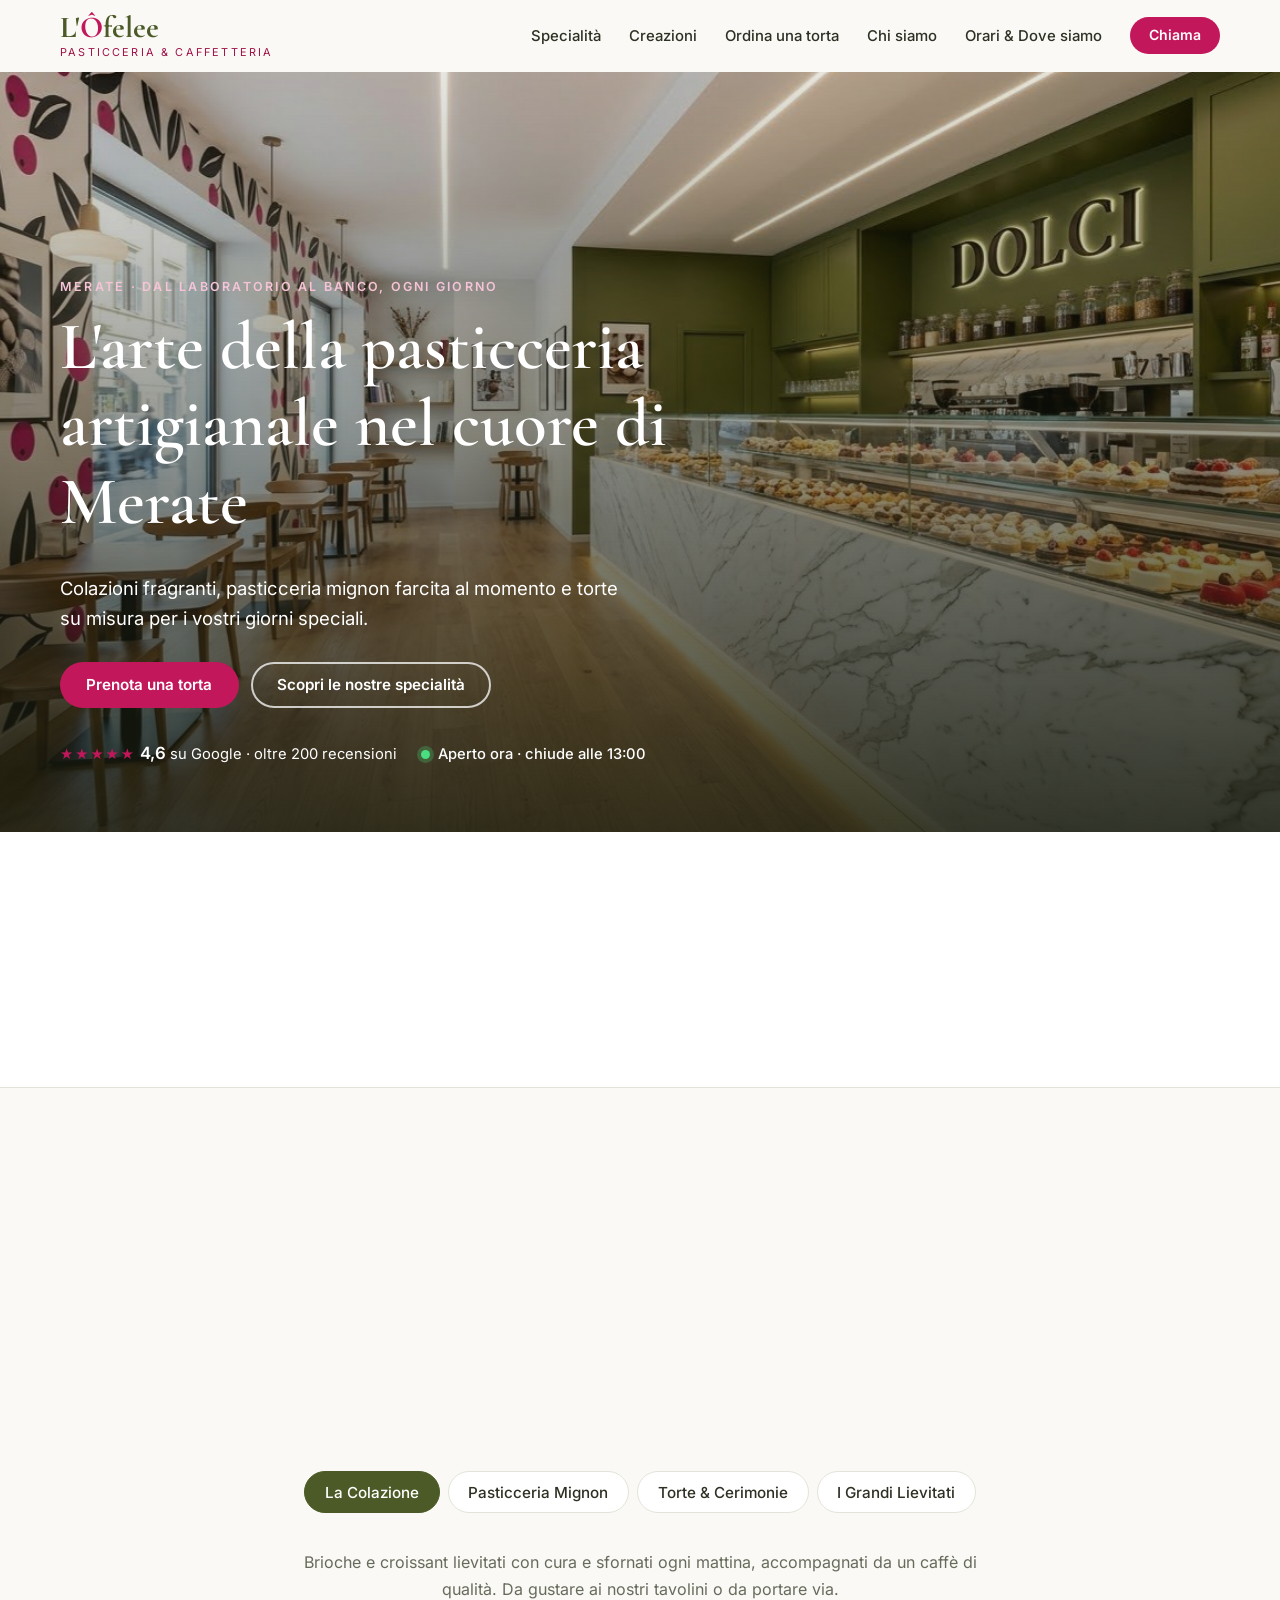
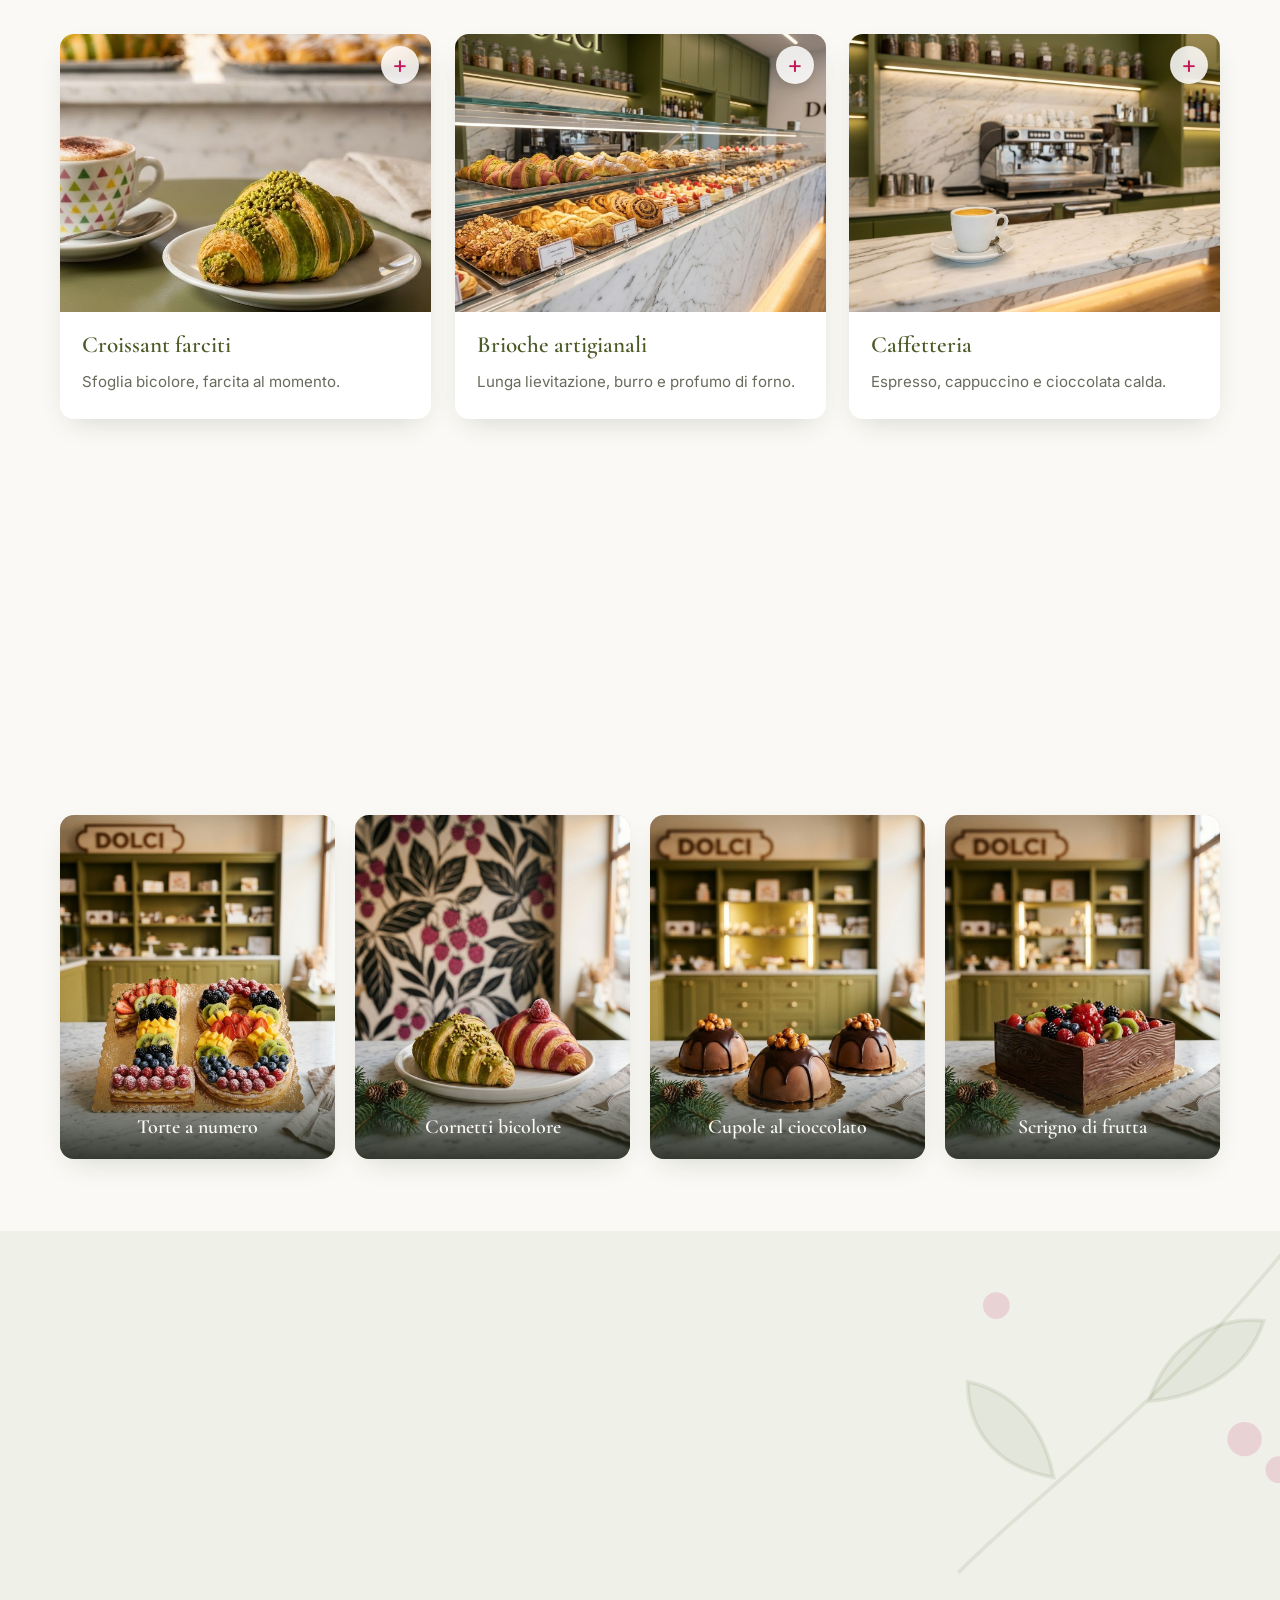
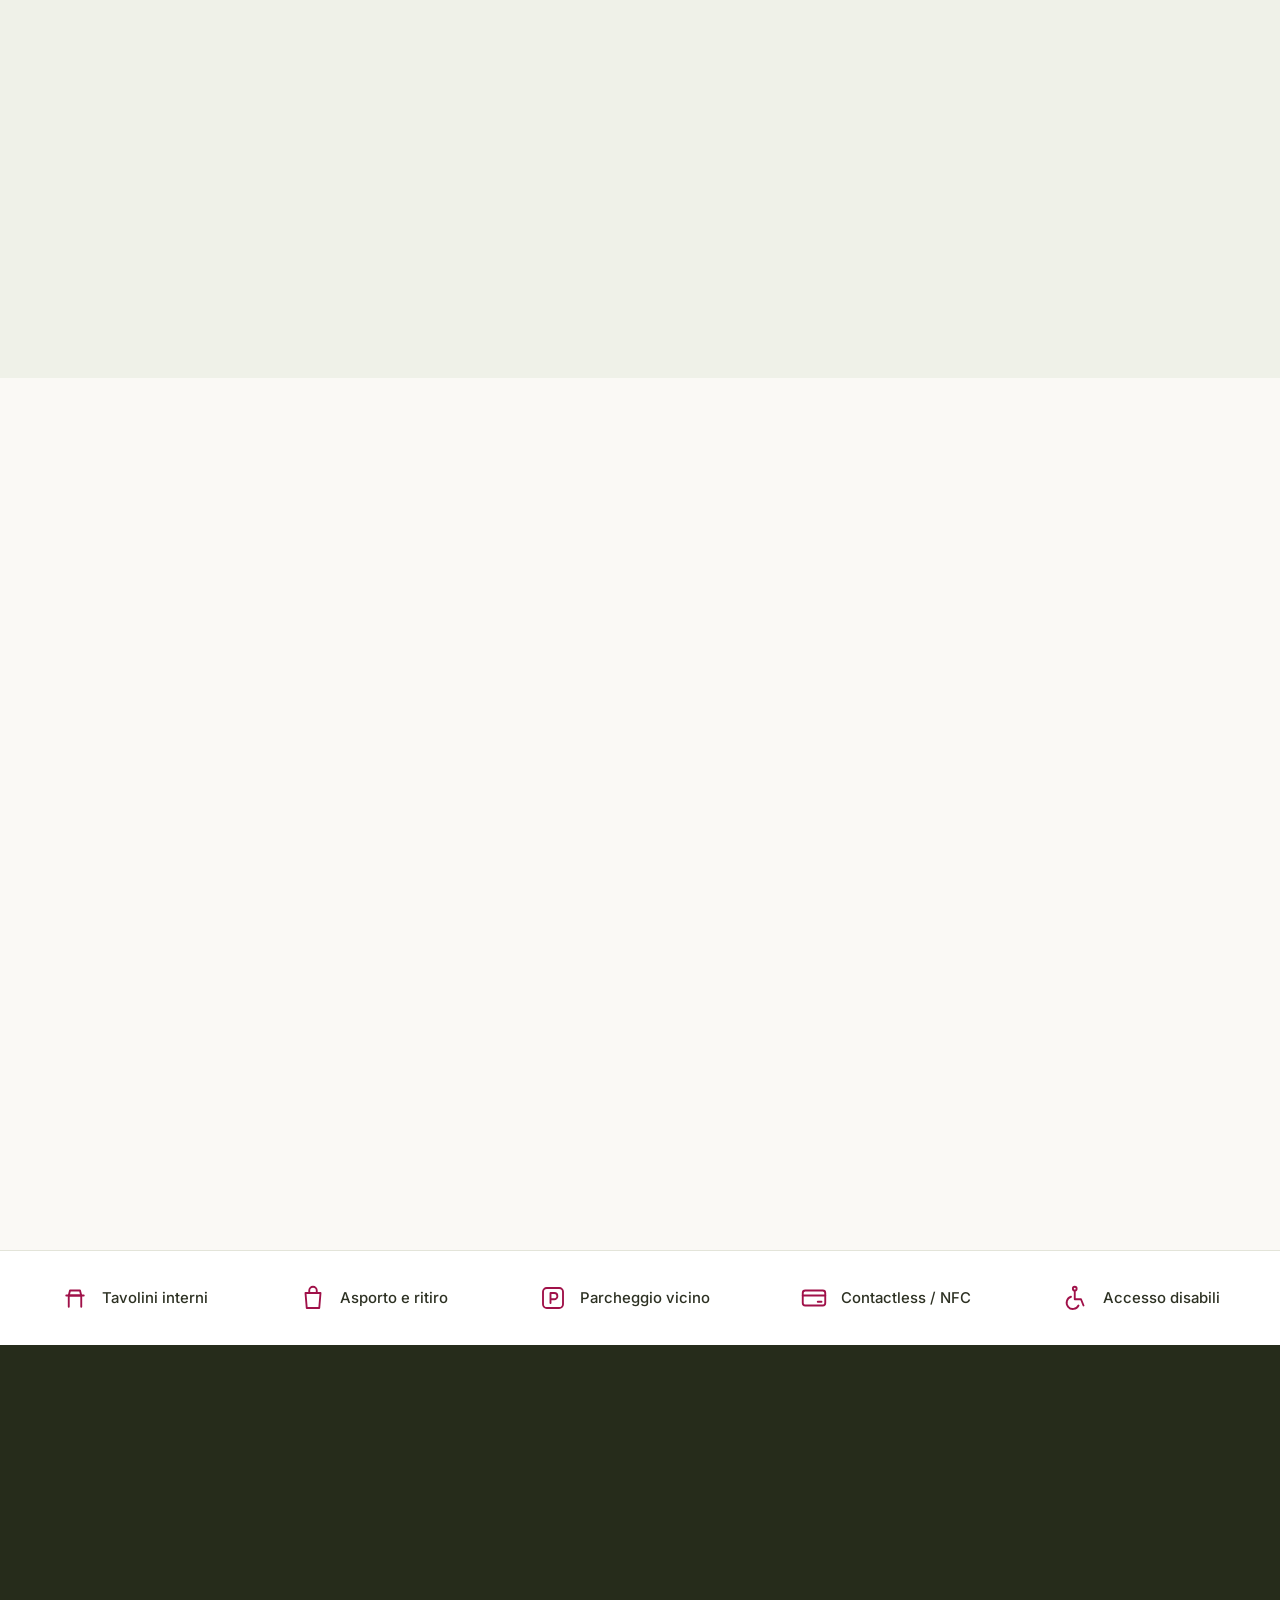
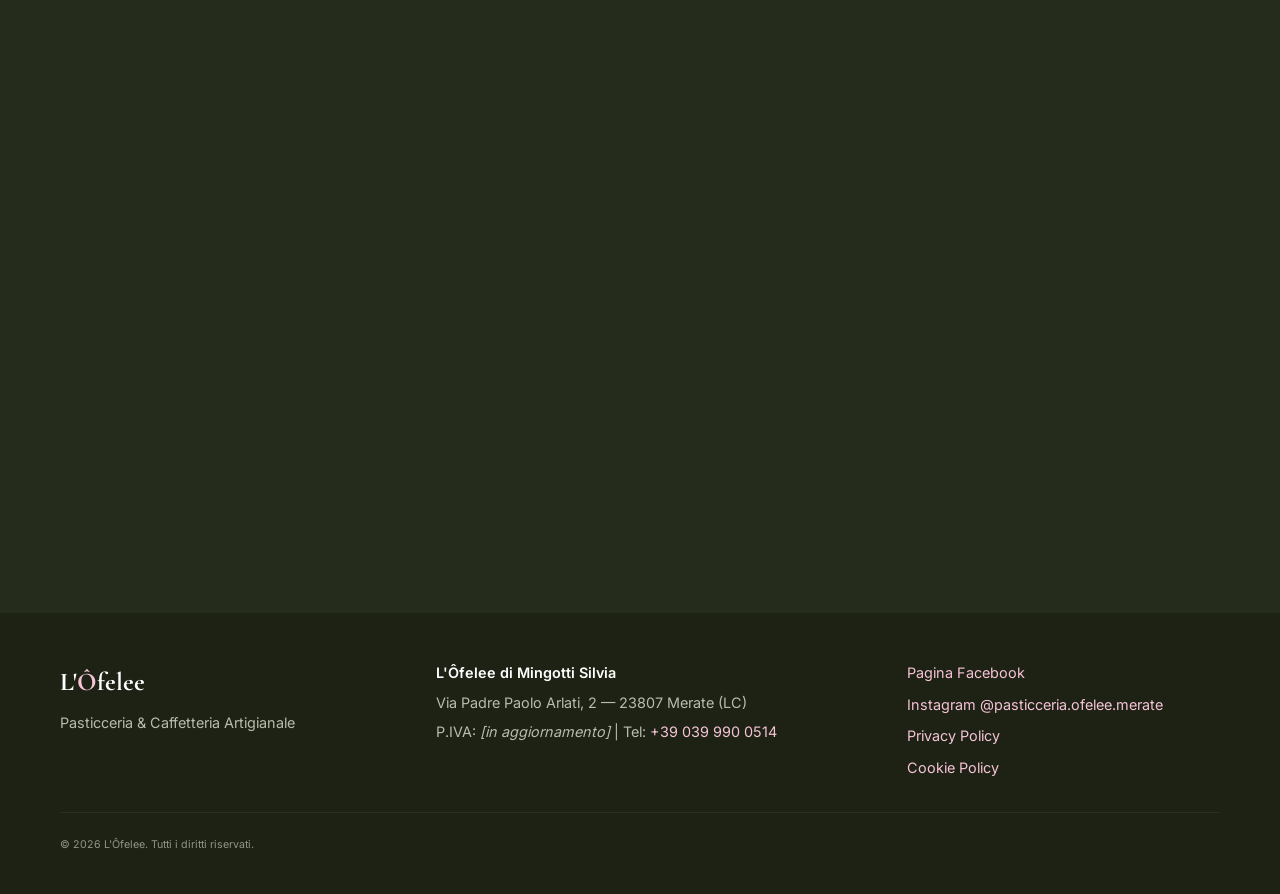
==== commit dc73853a: "Effetti 3D e schede prodotto con foto e ingredienti - Card e galleria si inclinano in 3D seguendo il" ====
--- a/index.html
+++ b/index.html
@@ -178,6 +178,7 @@
           <p class="eyebrow">Il nostro banco</p>
           <h2 id="spec-title">Le nostre specialità</h2>
           <p>Dalla prima colazione al vassoio della domenica: tutto nasce ogni giorno nel nostro laboratorio.</p>
+          <p class="tap-hint"><span aria-hidden="true">✦</span> Tocca un dolce per vedere la foto e gli ingredienti</p>
         </header>
 
         <div class="tabs" role="tablist" aria-label="Categorie di prodotti">
@@ -193,26 +194,32 @@
             <p>Brioche e croissant lievitati con cura e sfornati ogni mattina, accompagnati da un caffè di qualità. Da gustare ai nostri tavolini o da portare via.</p>
           </div>
           <div class="cards">
-            <article class="card">
+            <article class="card" data-product="croissant">
               <div class="card-img"><img class="crop-croissant" src="img/croissant.jpg" data-fallback="img/colazione.jpg" alt="" loading="lazy"></div>
               <div class="card-body">
                 <h3>Croissant farciti</h3>
-                <p>Pistacchio, crema, cioccolato o marmellata: farciture generose, sfoglia fragrante.</p>
-              </div>
-            </article>
-            <article class="card">
+                <p>Sfoglia bicolore, farcita al momento.</p>
+              </div>
+              <button type="button" class="card-hit" data-open-product="croissant" aria-haspopup="dialog" aria-label="Apri Croissant farciti: foto e ingredienti"></button>
+              <span class="card-more" aria-hidden="true">+</span>
+            </article>
+            <article class="card" data-product="brioche">
               <div class="card-img"><img class="crop-brioche" src="img/brioche.jpg" data-fallback="img/colazione.jpg" alt="" loading="lazy"></div>
               <div class="card-body">
                 <h3>Brioche artigianali</h3>
-                <p>Lunga lievitazione e burro di qualità per un impasto soffice e profumato.</p>
-              </div>
-            </article>
-            <article class="card">
+                <p>Lunga lievitazione, burro e profumo di forno.</p>
+              </div>
+              <button type="button" class="card-hit" data-open-product="brioche" aria-haspopup="dialog" aria-label="Apri Brioche artigianali: foto e ingredienti"></button>
+              <span class="card-more" aria-hidden="true">+</span>
+            </article>
+            <article class="card" data-product="caffe">
               <div class="card-img"><img class="crop-caffe" src="img/caffe.jpg" data-fallback="img/colazione.jpg" alt="" loading="lazy"></div>
               <div class="card-body">
                 <h3>Caffetteria</h3>
-                <p>Espresso, cappuccino e tutte le specialità del bar, preparati con cura.</p>
-              </div>
+                <p>Espresso, cappuccino e cioccolata calda.</p>
+              </div>
+              <button type="button" class="card-hit" data-open-product="caffe" aria-haspopup="dialog" aria-label="Apri Caffetteria: foto e ingredienti"></button>
+              <span class="card-more" aria-hidden="true">+</span>
             </article>
           </div>
         </div>
@@ -223,26 +230,32 @@
             <p>La nostra pasticceria fresca, tra le più apprezzate della zona. Perfetta per il vassoio della domenica, per un pranzo in famiglia o per un regalo.</p>
           </div>
           <div class="cards">
-            <article class="card">
+            <article class="card" data-product="cannoncini">
               <div class="card-img"><img class="crop-cannoncini" src="img/cannoncini.jpg" data-fallback="img/mignon.jpg" alt="" loading="lazy"></div>
               <div class="card-body">
                 <h3>Cannoncini</h3>
-                <p>Sfoglia croccante riempita al momento con la nostra crema pasticcera.</p>
-              </div>
-            </article>
-            <article class="card">
+                <p>Sfoglia croccante e crema appena fatta.</p>
+              </div>
+              <button type="button" class="card-hit" data-open-product="cannoncini" aria-haspopup="dialog" aria-label="Apri Cannoncini: foto e ingredienti"></button>
+              <span class="card-more" aria-hidden="true">+</span>
+            </article>
+            <article class="card" data-product="bigne">
               <div class="card-img"><img class="crop-bigne" src="img/bigne.jpg" data-fallback="img/mignon.jpg" alt="" loading="lazy"></div>
               <div class="card-body">
                 <h3>Bignè</h3>
-                <p>Pasta choux leggera con crema, chantilly o cioccolato.</p>
-              </div>
-            </article>
-            <article class="card">
+                <p>Pasta choux, chantilly e cioccolato.</p>
+              </div>
+              <button type="button" class="card-hit" data-open-product="bigne" aria-haspopup="dialog" aria-label="Apri Bignè: foto e ingredienti"></button>
+              <span class="card-more" aria-hidden="true">+</span>
+            </article>
+            <article class="card" data-product="tartellette">
               <div class="card-img"><img class="crop-tartellette" src="img/tartellette.jpg" data-fallback="img/mignon.jpg" alt="" loading="lazy"></div>
               <div class="card-body">
                 <h3>Tartellette alla frutta</h3>
-                <p>Frolla friabile, crema e frutta fresca di stagione.</p>
-              </div>
+                <p>Frolla friabile e frutti di bosco.</p>
+              </div>
+              <button type="button" class="card-hit" data-open-product="tartellette" aria-haspopup="dialog" aria-label="Apri Tartellette alla frutta: foto e ingredienti"></button>
+              <span class="card-more" aria-hidden="true">+</span>
             </article>
           </div>
           <p class="panel-cta">Vassoio per un'occasione? <a href="#torte">Prenotalo qui</a> e lo trovi pronto al ritiro.</p>
@@ -254,33 +267,41 @@
             <p>Le creazioni più richieste per compleanni, battesimi, comunioni, lauree e anniversari. Ogni torta è preparata su ordinazione.</p>
           </div>
           <div class="cards">
-            <article class="card">
+            <article class="card" data-product="millefoglie">
               <div class="card-img"><img class="crop-millefoglie" src="img/millefoglie.jpg" data-fallback="img/torte.jpg" alt="" loading="lazy"></div>
               <div class="card-body">
                 <h3>Millefoglie</h3>
-                <p>Strati di sfoglia croccante e crema chantilly: un grande classico.</p>
-              </div>
-            </article>
-            <article class="card">
+                <p>Sfoglia, chantilly, fragole e caramello.</p>
+              </div>
+              <button type="button" class="card-hit" data-open-product="millefoglie" aria-haspopup="dialog" aria-label="Apri Millefoglie: foto e ingredienti"></button>
+              <span class="card-more" aria-hidden="true">+</span>
+            </article>
+            <article class="card" data-product="saint-honore">
               <div class="card-img"><img class="crop-saint-honore" src="img/saint-honore.jpg" data-fallback="img/torte.jpg" alt="" loading="lazy"></div>
               <div class="card-body">
                 <h3>Saint Honoré</h3>
-                <p>Bignè caramellati, crema e panna su base di sfoglia.</p>
-              </div>
-            </article>
-            <article class="card">
+                <p>Bignè caramellati su base di sfoglia.</p>
+              </div>
+              <button type="button" class="card-hit" data-open-product="saint-honore" aria-haspopup="dialog" aria-label="Apri Saint Honoré: foto e ingredienti"></button>
+              <span class="card-more" aria-hidden="true">+</span>
+            </article>
+            <article class="card" data-product="crostata">
               <div class="card-img"><img class="crop-crostata" src="img/crostata.jpg" data-fallback="img/torte.jpg" alt="" loading="lazy"></div>
               <div class="card-body">
                 <h3>Crostate di frutta fresca</h3>
-                <p>Frolla artigianale, crema pasticcera e la frutta migliore di stagione.</p>
-              </div>
-            </article>
-            <article class="card">
+                <p>Frolla, crema e fragole di stagione.</p>
+              </div>
+              <button type="button" class="card-hit" data-open-product="crostata" aria-haspopup="dialog" aria-label="Apri Crostate di frutta fresca: foto e ingredienti"></button>
+              <span class="card-more" aria-hidden="true">+</span>
+            </article>
+            <article class="card" data-product="torta-compleanno">
               <div class="card-img"><img class="crop-torta-compleanno" src="img/torta-compleanno.jpg" data-fallback="img/torte.jpg" alt="" loading="lazy"></div>
               <div class="card-body">
                 <h3>Torte personalizzate</h3>
-                <p>Gusti, decorazioni e scritte su misura per compleanni e cerimonie.</p>
-              </div>
+                <p>Gusti e decorazioni su misura.</p>
+              </div>
+              <button type="button" class="card-hit" data-open-product="torta-compleanno" aria-haspopup="dialog" aria-label="Apri Torte personalizzate: foto e ingredienti"></button>
+              <span class="card-more" aria-hidden="true">+</span>
             </article>
           </div>
           <p class="panel-cta"><a href="#torte" class="btn btn-accent btn-small">Richiedi la tua torta</a></p>
@@ -293,29 +314,35 @@
             <p class="season-banner" data-season-banner hidden></p>
           </div>
           <div class="cards">
-            <article class="card" data-season="natale">
+            <article class="card" data-product="panettone" data-season="natale">
               <div class="card-img"><img class="crop-panettone" src="img/panettone.jpg" data-fallback="img/lievitati.jpg" alt="" loading="lazy"></div>
               <div class="card-body">
                 <span class="badge" data-badge>Novembre – Gennaio</span>
                 <h3>Panettone artigianale</h3>
-                <p>Lievito madre, lunga lievitazione e canditi selezionati.</p>
-              </div>
-            </article>
-            <article class="card" data-season="carnevale">
+                <p>Lievito madre e gocce di cioccolato.</p>
+              </div>
+              <button type="button" class="card-hit" data-open-product="panettone" aria-haspopup="dialog" aria-label="Apri Panettone artigianale: foto e ingredienti"></button>
+              <span class="card-more" aria-hidden="true">+</span>
+            </article>
+            <article class="card" data-product="chiacchiere" data-season="carnevale">
               <div class="card-img"><img class="crop-chiacchiere" src="img/chiacchiere.jpg" data-fallback="img/lievitati.jpg" alt="" loading="lazy"></div>
               <div class="card-body">
                 <span class="badge" data-badge>Carnevale</span>
                 <h3>Chiacchiere</h3>
-                <p>Sottili, croccanti e spolverate di zucchero a velo.</p>
-              </div>
-            </article>
-            <article class="card" data-season="pasqua">
+                <p>Sottili, croccanti, zucchero a velo.</p>
+              </div>
+              <button type="button" class="card-hit" data-open-product="chiacchiere" aria-haspopup="dialog" aria-label="Apri Chiacchiere: foto e ingredienti"></button>
+              <span class="card-more" aria-hidden="true">+</span>
+            </article>
+            <article class="card" data-product="colomba" data-season="pasqua">
               <div class="card-img"><img class="crop-colomba" src="img/colomba.jpg" data-fallback="img/lievitati.jpg" alt="" loading="lazy"></div>
               <div class="card-body">
                 <span class="badge" data-badge>Pasqua</span>
                 <h3>Colomba artigianale</h3>
-                <p>Soffice, profumata, con glassa alle mandorle.</p>
-              </div>
+                <p>Glassa alle mandorle e canditi.</p>
+              </div>
+              <button type="button" class="card-hit" data-open-product="colomba" aria-haspopup="dialog" aria-label="Apri Colomba artigianale: foto e ingredienti"></button>
+              <span class="card-more" aria-hidden="true">+</span>
             </article>
           </div>
           <p class="panel-cta">Vuoi riservare il tuo? <a href="#torte">Prenota ora</a>.</p>
@@ -332,21 +359,25 @@
           <p>Momenti dolci realizzati artigianalmente nel nostro laboratorio.</p>
         </header>
         <div class="gallery-grid">
-          <figure class="gallery-item">
+          <figure class="gallery-item" data-product="creazione-numero">
             <img src="img/creazione-numero.jpg" alt="Torta a forma di numero con frutta fresca" loading="lazy">
             <figcaption class="gallery-caption">Torte a numero</figcaption>
+            <button type="button" class="card-hit" data-open-product="creazione-numero" aria-haspopup="dialog" aria-label="Apri Torte a numero: foto e ingredienti"></button>
           </figure>
-          <figure class="gallery-item">
+          <figure class="gallery-item" data-product="creazione-cornetti">
             <img src="img/creazione-cornetti.jpg" alt="Cornetti bicolore al pistacchio e al lampone" loading="lazy">
             <figcaption class="gallery-caption">Cornetti bicolore</figcaption>
+            <button type="button" class="card-hit" data-open-product="creazione-cornetti" aria-haspopup="dialog" aria-label="Apri Cornetti bicolore: foto e ingredienti"></button>
           </figure>
-          <figure class="gallery-item">
+          <figure class="gallery-item" data-product="creazione-cioccolato">
             <img src="img/creazione-cioccolato.jpg" alt="Cupole al cioccolato con nocciole caramellate" loading="lazy">
             <figcaption class="gallery-caption">Cupole al cioccolato</figcaption>
+            <button type="button" class="card-hit" data-open-product="creazione-cioccolato" aria-haspopup="dialog" aria-label="Apri Cupole al cioccolato: foto e ingredienti"></button>
           </figure>
-          <figure class="gallery-item">
+          <figure class="gallery-item" data-product="creazione-frutta">
             <img src="img/creazione-frutta.jpg" alt="Torta di frutta fresca in scrigno di cioccolato" loading="lazy">
             <figcaption class="gallery-caption">Scrigno di frutta</figcaption>
+            <button type="button" class="card-hit" data-open-product="creazione-frutta" aria-haspopup="dialog" aria-label="Apri Scrigno di frutta: foto e ingredienti"></button>
           </figure>
         </div>
       </div>
@@ -522,6 +553,30 @@
   </footer>
 
   <!-- ============ INFORMATIVE ============ -->
+  <!-- ============ SCHEDA PRODOTTO ============ -->
+  <dialog class="product-dialog" id="product-dialog" aria-labelledby="pd-title">
+    <div class="pd-card">
+      <form method="dialog" class="pd-close-form">
+        <button class="dialog-close pd-close" aria-label="Chiudi">×</button>
+      </form>
+      <div class="pd-media">
+        <img src="" alt="" data-pd-img>
+        <span class="pd-glare" aria-hidden="true"></span>
+      </div>
+      <div class="pd-body">
+        <p class="pd-kicker" data-pd-kicker></p>
+        <h2 id="pd-title" class="pd-title" data-pd-title></h2>
+        <p class="pd-desc" data-pd-desc></p>
+        <h3 class="pd-subtitle">Ingredienti</h3>
+        <ul class="pd-ingredients" data-pd-ingredients></ul>
+        <p class="pd-note">Ingredienti indicativi. Per allergie e intolleranze chiedi sempre conferma in negozio.</p>
+        <div class="pd-actions">
+          <a class="btn btn-accent" href="tel:+390399900514">Prenota per telefono</a>
+        </div>
+      </div>
+    </div>
+  </dialog>
+
   <dialog class="directions-dialog" id="directions-dialog" aria-labelledby="directions-title">
     <form method="dialog">
       <button class="dialog-close" aria-label="Chiudi">×</button>
--- a/css/style.css
+++ b/css/style.css
@@ -325,8 +325,15 @@
 .tabs button:hover { border-color: var(--accent); }
 .tabs button[aria-selected="true"] { background: var(--olive); border-color: var(--olive); color: #fff; }
 
-.tab-panel { animation: fade .4s ease; }
-@keyframes fade { from { opacity: 0; transform: translateY(8px); } to { opacity: 1; transform: none; } }
+/* cambio scheda: il pannello ruota in 3D e le card entrano a cascata */
+.tab-panel { perspective: 1400px; }
+.tab-panel:not([hidden]) .cards { animation: panel-in .7s cubic-bezier(.2,.8,.2,1) both; transform-origin: 50% 0; }
+.tab-panel:not([hidden]) .card { animation: card-in .75s cubic-bezier(.2,.8,.2,1) both; }
+.tab-panel:not([hidden]) .card:nth-child(2) { animation-delay: .08s; }
+.tab-panel:not([hidden]) .card:nth-child(3) { animation-delay: .16s; }
+.tab-panel:not([hidden]) .card:nth-child(4) { animation-delay: .24s; }
+@keyframes panel-in { from { rotate: x 14deg; translate: 0 30px; } to { rotate: none; translate: none; } }
+@keyframes card-in { from { opacity: 0; rotate: y -35deg; translate: 0 40px; } to { opacity: 1; rotate: none; translate: none; } }
 
 .panel-intro { text-align: center; max-width: 680px; margin: 0 auto 32px; color: var(--muted); }
 
@@ -340,9 +347,14 @@
   border-radius: var(--radius);
   overflow: hidden;
   box-shadow: var(--shadow);
-  transition: transform .3s;
-}
-.card:hover { transform: translateY(-4px); }
+  position: relative;
+  /* inclinazione 3D guidata dal puntatore (js: --rx / --ry) */
+  transform: perspective(900px) rotateX(var(--rx, 0deg)) rotateY(var(--ry, 0deg)) translateZ(0);
+  transition: transform .5s cubic-bezier(.2,.8,.2,1), box-shadow .4s;
+  will-change: transform;
+}
+.card:hover { box-shadow: 0 30px 50px -22px rgba(38, 44, 27, .45); }
+.card.is-tilting { transition: transform .08s linear, box-shadow .4s; }
 .card-img { aspect-ratio: 4 / 3; }
 .card-img img { transition: transform .6s; }
 .card:hover .card-img img { transform: scale(1.05); }
@@ -546,8 +558,10 @@
 .mobile-bar { display: none; }
 
 /* ---------- Animazioni on-scroll ---------- */
-.reveal { opacity: 0; transform: translateY(24px); transition: opacity .7s ease, transform .7s ease; }
-.reveal.is-visible { opacity: 1; transform: none; }
+/* ingresso in prospettiva: usa translate/rotate separati per non
+   interferire con l'inclinazione 3D delle card */
+.reveal { opacity: 0; translate: 0 50px; rotate: x 22deg; transform-origin: 50% 100%; transition: opacity .8s ease, translate .9s cubic-bezier(.2,.8,.2,1), rotate .9s cubic-bezier(.2,.8,.2,1); }
+.reveal.is-visible { opacity: 1; translate: none; rotate: none; }
 
 @media (prefers-reduced-motion: reduce) {
   html { scroll-behavior: auto; }
@@ -956,3 +970,195 @@
 @media (prefers-reduced-motion: reduce) {
   .loader { display: none; }
 }
+
+
+/* =========================================================
+   Effetti 3D
+   ========================================================= */
+.cards, .gallery-grid { perspective: 1200px; }
+
+/* riflesso di luce che segue il puntatore */
+.card::after,
+.gallery-item::after {
+  content: "";
+  position: absolute;
+  inset: 0;
+  border-radius: inherit;
+  pointer-events: none;
+  background: radial-gradient(circle at var(--gx, 50%) var(--gy, 0%), rgba(255,255,255,.38), transparent 55%);
+  opacity: 0;
+  transition: opacity .4s;
+  z-index: 3;
+}
+.card.is-tilting::after,
+.gallery-item.is-tilting::after { opacity: 1; }
+
+.gallery-item {
+  transform: perspective(900px) rotateX(var(--rx, 0deg)) rotateY(var(--ry, 0deg));
+  transition: transform .5s cubic-bezier(.2,.8,.2,1), box-shadow .4s;
+}
+.gallery-item.is-tilting { transition: transform .08s linear; }
+.gallery-item:hover { box-shadow: 0 30px 50px -22px rgba(38, 44, 27, .5); }
+
+/* tutta la card è toccabile */
+.card-hit {
+  position: absolute;
+  inset: 0;
+  z-index: 2;
+  width: 100%;
+  border: 0;
+  padding: 0;
+  background: transparent;
+  cursor: pointer;
+  border-radius: inherit;
+}
+.card-hit:focus-visible { outline: 3px solid var(--accent); outline-offset: 3px; }
+
+.card-more {
+  position: absolute;
+  top: 12px; right: 12px;
+  z-index: 1;
+  width: 38px; height: 38px;
+  display: grid;
+  place-items: center;
+  border-radius: 50%;
+  background: rgba(255,255,255,.85);
+  backdrop-filter: blur(6px);
+  color: var(--accent);
+  font-size: 1.5rem;
+  font-weight: 400;
+  line-height: 1;
+  box-shadow: 0 6px 16px -6px rgba(0,0,0,.35);
+  transition: transform .45s cubic-bezier(.3,1.6,.5,1), background .3s, color .3s;
+}
+.card:hover .card-more { transform: rotate(90deg) scale(1.1); background: var(--accent); color: #fff; }
+
+.tap-hint {
+  display: inline-flex;
+  align-items: center;
+  gap: 8px;
+  margin-top: 4px;
+  padding: .45em 1em;
+  border-radius: 999px;
+  background: var(--paper);
+  border: 1px solid var(--line);
+  font-size: .85rem;
+  color: var(--olive) !important;
+}
+.tap-hint span { color: var(--accent); animation: hint-spin 3s linear infinite; display: inline-block; }
+@keyframes hint-spin { to { transform: rotate(360deg); } }
+
+/* copertina: profondità con mouse e scroll */
+.hero { perspective: 1200px; overflow: hidden; }
+.hero-media img {
+  transform: scale(1.12) translate3d(calc(var(--px, 0) * -26px), calc(var(--py, 0) * -18px + var(--scroll, 0) * 90px), 0);
+  transition: transform .25s ease-out;
+}
+.hero-content {
+  transform: translate3d(calc(var(--px, 0) * 14px), calc(var(--py, 0) * 10px), 0) rotateX(calc(var(--scroll, 0) * 18deg));
+  transform-origin: 50% 100%;
+  opacity: calc(1 - var(--scroll, 0) * 1.1);
+  transition: transform .25s ease-out;
+}
+.hero h1 { animation: hero-title 1.1s cubic-bezier(.2,.8,.2,1) both .2s; transform-origin: 0 100%; }
+.hero-lead, .hero-actions, .hero-meta { animation: hero-up .9s cubic-bezier(.2,.8,.2,1) both; }
+.hero-lead { animation-delay: .4s; }
+.hero-actions { animation-delay: .55s; }
+.hero-meta { animation-delay: .7s; }
+@keyframes hero-title { from { opacity: 0; rotate: x 70deg; translate: 0 30px; } to { opacity: 1; rotate: none; translate: none; } }
+@keyframes hero-up { from { opacity: 0; translate: 0 26px; } to { opacity: 1; translate: none; } }
+
+/* =========================================================
+   Scheda prodotto (foto + descrizione + ingredienti)
+   ========================================================= */
+.product-dialog {
+  width: min(920px, 100% - 32px);
+  max-width: none;
+  max-height: calc(100dvh - 32px);
+  padding: 0;
+  border: 0;
+  background: transparent;
+  overflow: visible;
+}
+.product-dialog::backdrop {
+  background: rgba(20, 24, 14, .55);
+  backdrop-filter: blur(8px);
+  animation: backdrop-in .4s ease both;
+}
+@keyframes backdrop-in { from { opacity: 0; } }
+
+.pd-card {
+  position: relative;
+  display: grid;
+  grid-template-columns: 1.1fr 1fr;
+  background: var(--cream);
+  border-radius: 24px;
+  overflow: hidden;
+  box-shadow: 0 40px 80px -30px rgba(0,0,0,.6);
+  max-height: calc(100dvh - 32px);
+  transform-origin: 50% 50%;
+}
+.pd-close-form { position: absolute; top: 10px; right: 10px; z-index: 5; margin: 0; }
+.pd-close { position: static; background: rgba(255,255,255,.9); box-shadow: 0 4px 14px -4px rgba(0,0,0,.3); }
+
+.pd-media {
+  position: relative;
+  min-height: 100%;
+  overflow: hidden;
+  perspective: 900px;
+  background: var(--cream-2);
+}
+.pd-media img {
+  width: 100%;
+  height: 100%;
+  object-fit: cover;
+  transform: scale(1.08) rotateX(var(--rx, 0deg)) rotateY(var(--ry, 0deg));
+  transition: transform .5s cubic-bezier(.2,.8,.2,1);
+}
+.pd-media.is-tilting img { transition: transform .08s linear; }
+.pd-glare {
+  position: absolute;
+  inset: 0;
+  background: radial-gradient(circle at var(--gx, 30%) var(--gy, 20%), rgba(255,255,255,.35), transparent 50%);
+  opacity: 0;
+  transition: opacity .4s;
+  pointer-events: none;
+}
+.pd-media.is-tilting .pd-glare { opacity: 1; }
+
+.pd-body { padding: clamp(24px, 4vw, 40px); overflow-y: auto; }
+.pd-kicker { font-size: .75rem; font-weight: 600; letter-spacing: .16em; text-transform: uppercase; color: var(--accent); margin: 0 0 6px; }
+.pd-title { font-size: clamp(1.9rem, 4vw, 2.6rem); margin: 0 0 10px; }
+.pd-desc { color: var(--muted); margin-bottom: 22px; }
+.pd-subtitle { font-family: var(--font-sans); font-size: .8rem; font-weight: 600; letter-spacing: .12em; text-transform: uppercase; color: var(--olive); margin: 0 0 10px; }
+.pd-ingredients { list-style: none; margin: 0 0 16px; padding: 0; display: flex; flex-wrap: wrap; gap: 8px; perspective: 600px; }
+.pd-ingredients li {
+  padding: .45em .95em;
+  border-radius: 999px;
+  background: var(--paper);
+  border: 1px solid var(--line);
+  font-size: .88rem;
+  color: var(--text);
+}
+.product-dialog.is-open .pd-ingredients li { animation: chip-in .55s cubic-bezier(.3,1.4,.5,1) both; animation-delay: calc(.25s + var(--i, 0) * .05s); }
+@keyframes chip-in { from { opacity: 0; rotate: x -90deg; translate: 0 12px; } to { opacity: 1; rotate: none; translate: none; } }
+.pd-note { font-size: .8rem; color: var(--muted); margin-bottom: 20px; }
+.pd-actions { display: flex; gap: 10px; flex-wrap: wrap; }
+
+@media (max-width: 720px) {
+  .product-dialog { width: 100%; margin: auto 0 0; max-height: 92dvh; }
+  .pd-card { grid-template-columns: 1fr; border-radius: 24px 24px 0 0; max-height: 92dvh; overflow-y: auto; }
+  .pd-media { min-height: 0; aspect-ratio: 4 / 3; }
+  .pd-body { overflow: visible; padding-bottom: calc(24px + env(safe-area-inset-bottom)); }
+}
+
+@media (prefers-reduced-motion: reduce) {
+  .card, .gallery-item { transform: none !important; }
+  .hero-media img, .hero-content { transform: none !important; opacity: 1 !important; }
+  .reveal { translate: none; rotate: none; }
+}
+
+/* sul telefono (niente mouse): la card si "schiaccia" in 3D al tocco */
+@media (hover: none) {
+  .card:active, .gallery-item:active { transform: perspective(900px) rotateX(8deg) scale(.96); transition-duration: .15s; }
+}
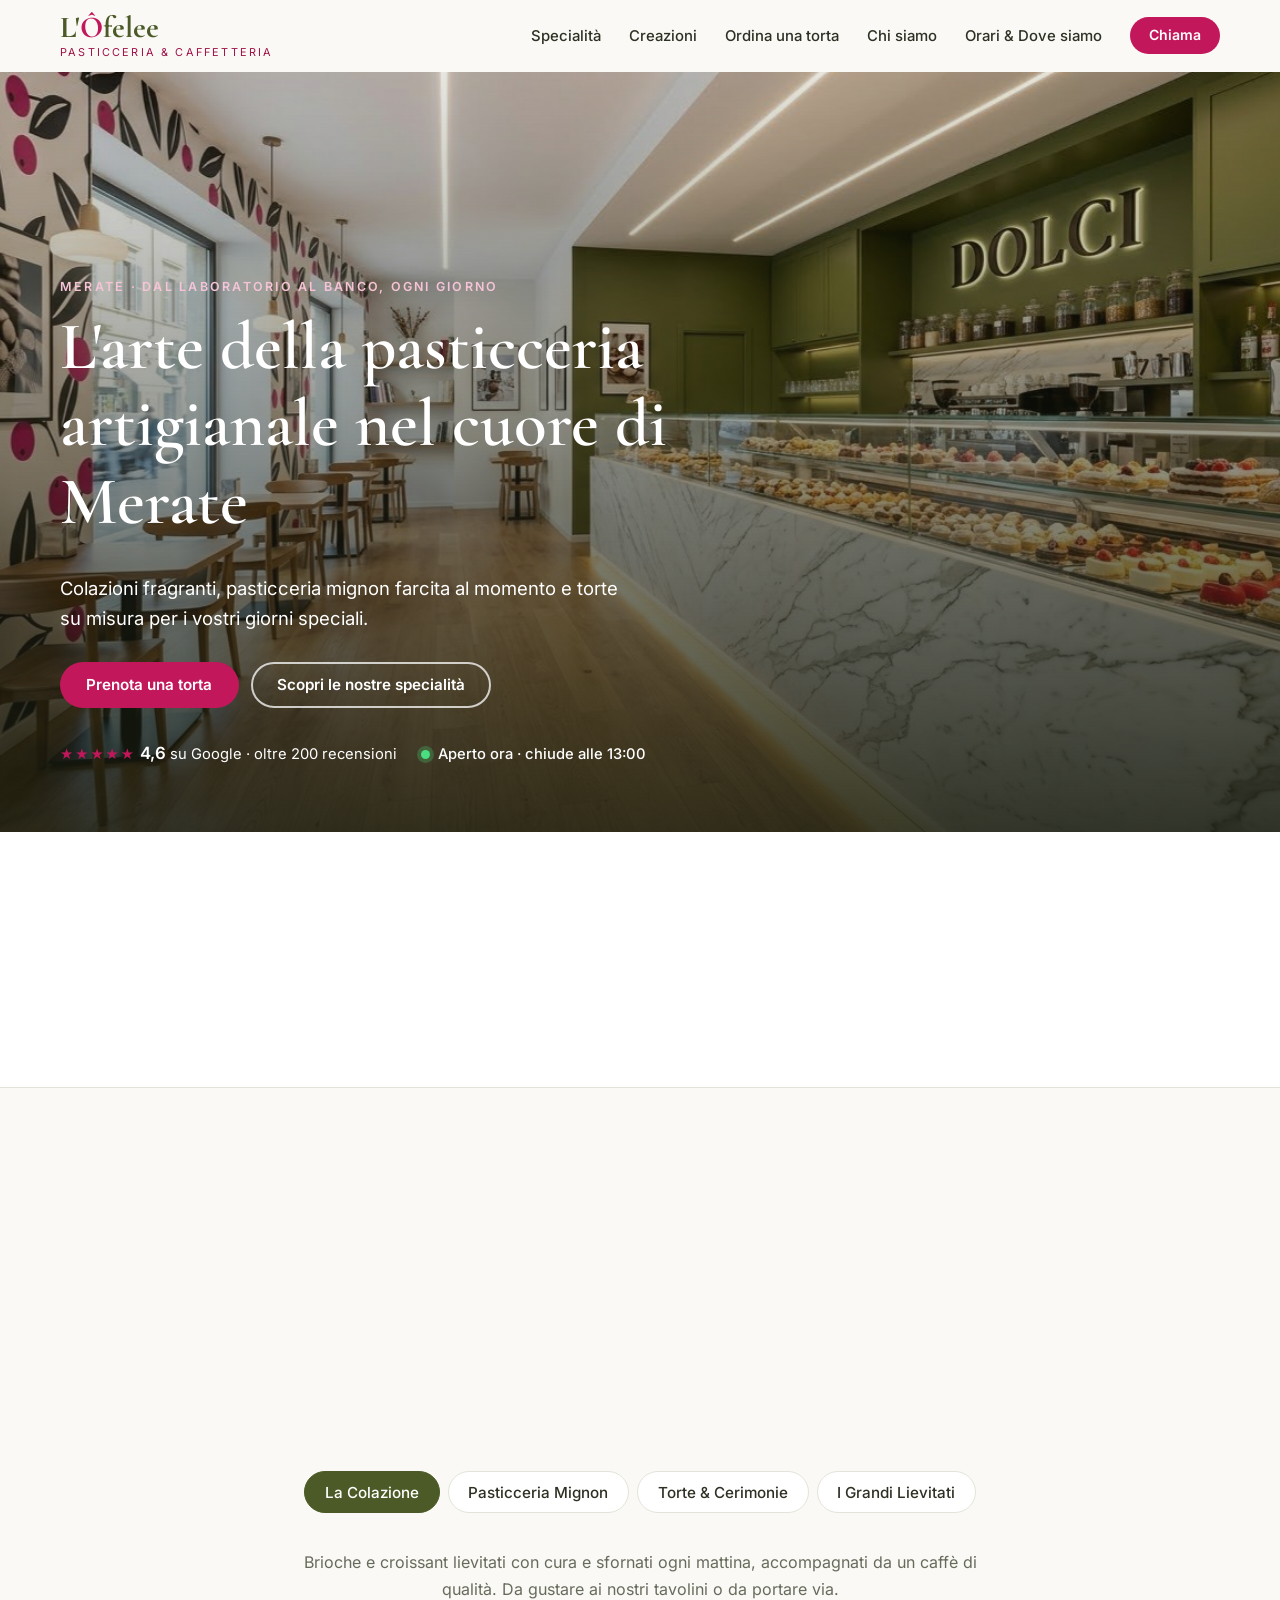
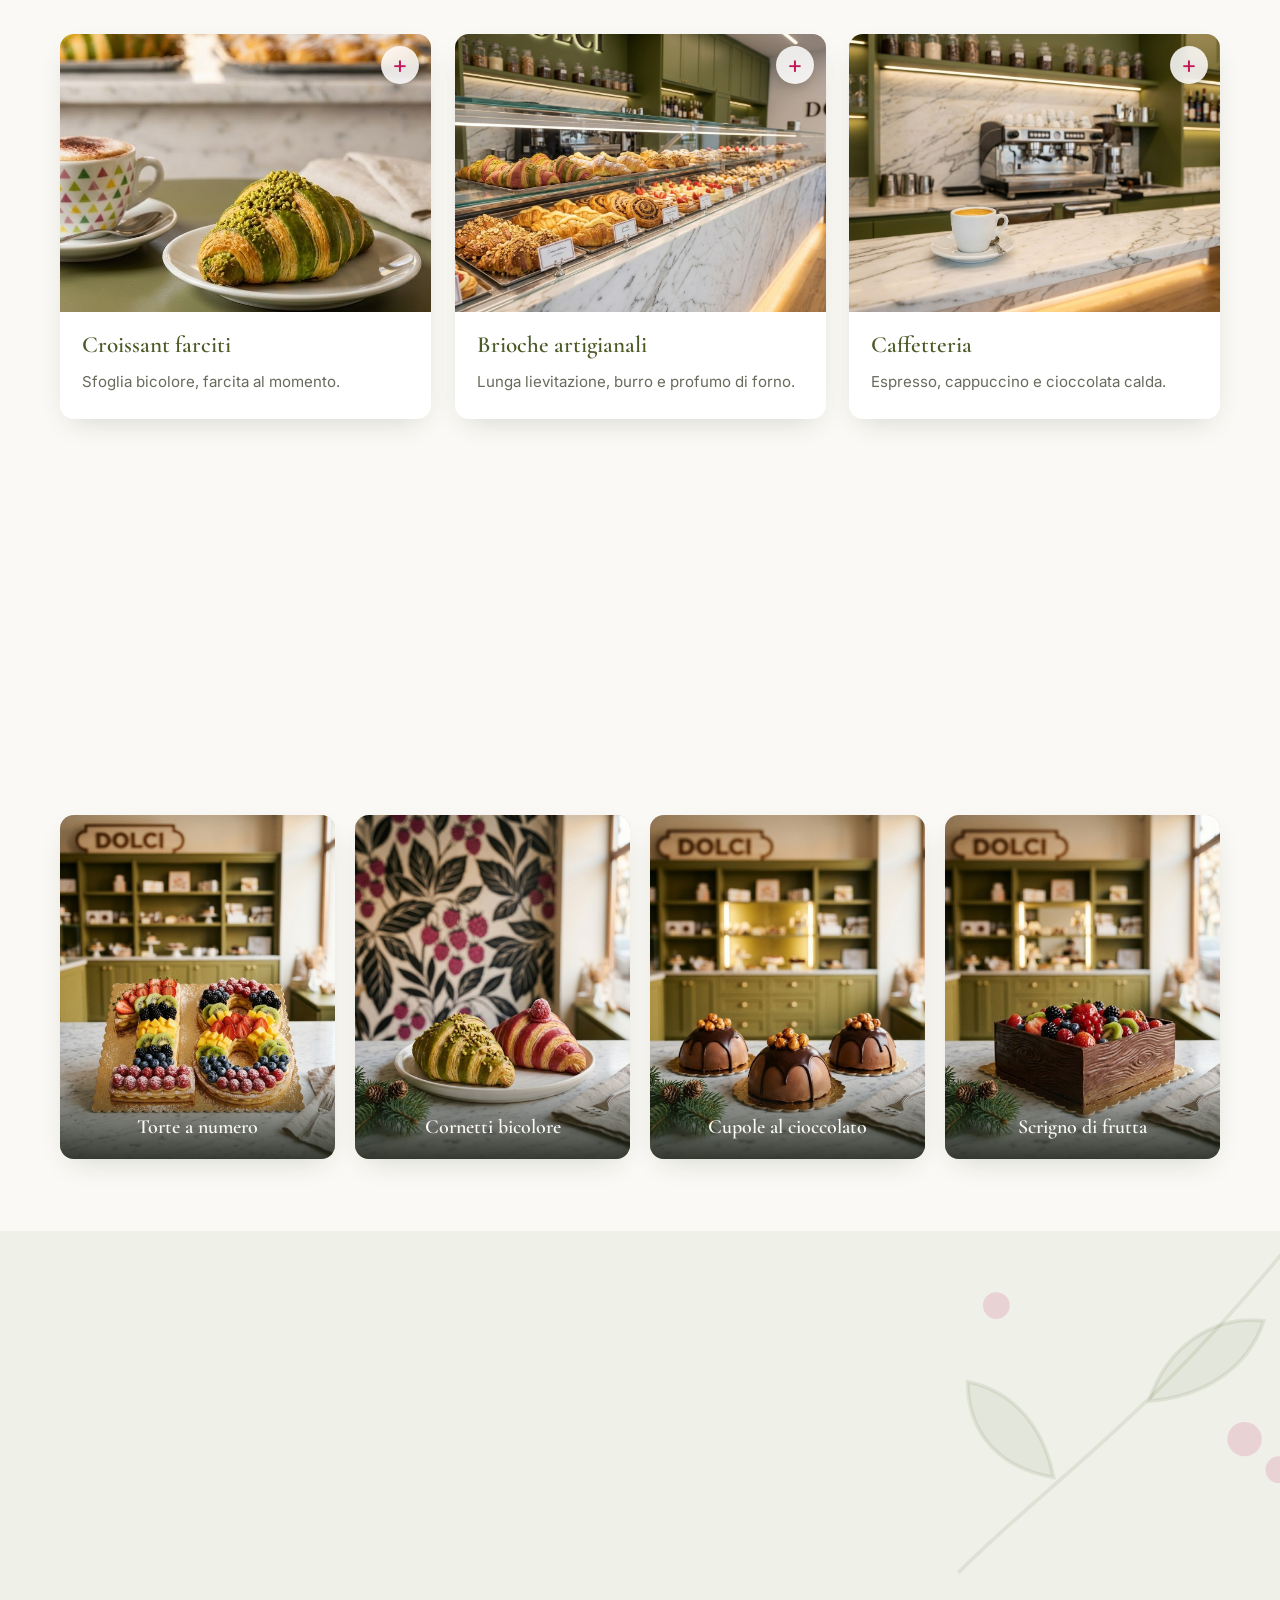
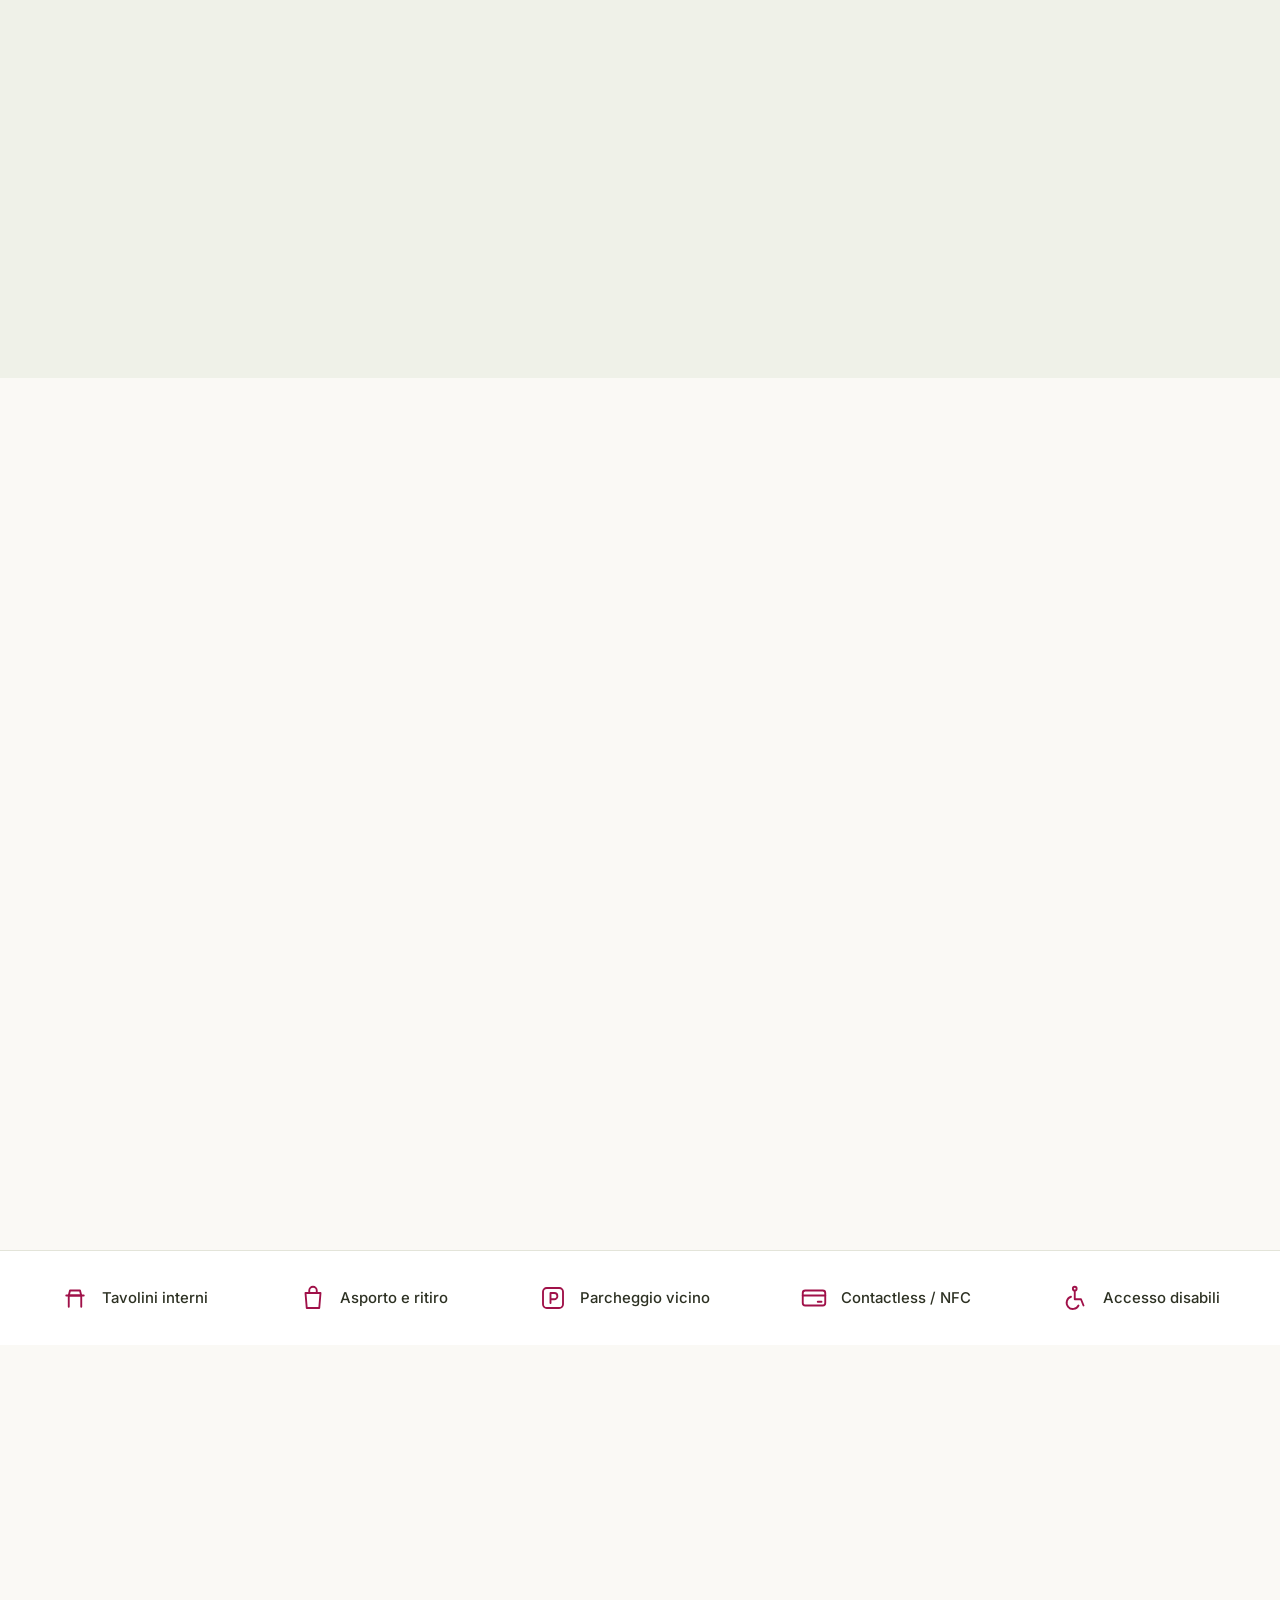
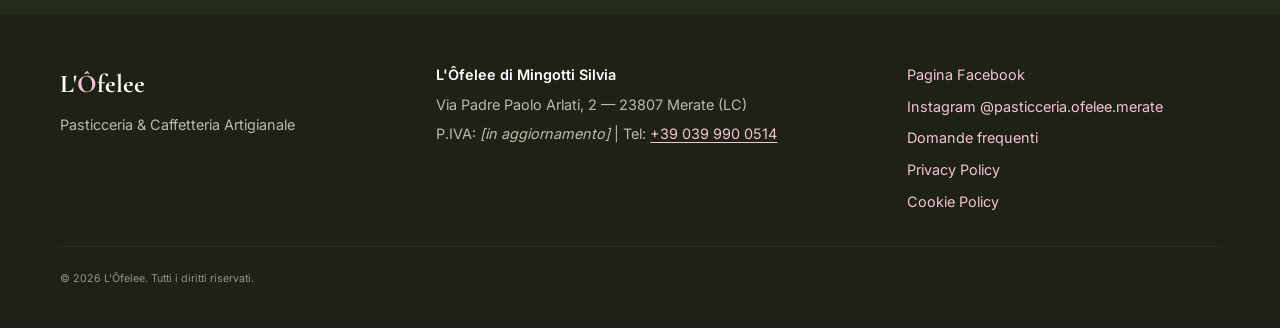
==== commit ff50b653: "SEO locale, domande frequenti, anteprima social e accessibilità - Domande frequenti con dati struttu" ====
--- a/index.html
+++ b/index.html
@@ -8,16 +8,31 @@
   <meta http-equiv="Content-Security-Policy" content="default-src 'none'; script-src 'self'; style-src 'self'; img-src 'self' data: https://images.unsplash.com; font-src 'self'; frame-src https://maps.google.com https://www.google.com; connect-src 'none'; media-src 'none'; object-src 'none'; worker-src 'none'; manifest-src 'self'; base-uri 'none'; form-action 'none'; upgrade-insecure-requests">
   <meta name="referrer" content="strict-origin-when-cross-origin">
   <title>Pasticceria &amp; Caffetteria L'Ôfelee | Merate (LC)</title>
-  <meta name="description" content="Pasticceria artigianale e caffetteria a Merate (LC): colazioni, pasticceria mignon, torte su ordinazione per compleanni e cerimonie, panettoni e colombe artigianali. Via P. Paolo Arlati 2.">
+  <meta name="description" content="Pasticceria artigianale e caffetteria a Merate (LC): colazioni, mignon, torte su ordinazione per compleanni e cerimonie, panettoni e colombe.">
+  <link rel="canonical" href="https://bryansalguero554-create.github.io/ofelee/">
+  <meta name="robots" content="index, follow, max-image-preview:large">
   <meta name="theme-color" content="#4b5a26">
 
+  <!-- Anteprima quando il link viene condiviso (WhatsApp, Facebook, Instagram…).
+       I social richiedono indirizzi assoluti: se il sito cambia dominio,
+       aggiornare SITE_URL qui, nel canonical, nel JSON-LD e in sitemap.xml. -->
   <meta property="og:type" content="website">
+  <meta property="og:site_name" content="L'Ôfelee – Pasticceria &amp; Caffetteria">
   <meta property="og:title" content="Pasticceria &amp; Caffetteria L'Ôfelee – Merate">
   <meta property="og:description" content="L'arte della pasticceria artigianale nel cuore di Merate. Ordina la tua torta su misura.">
-  <meta property="og:image" content="img/hero-bg.jpg">
+  <meta property="og:url" content="https://bryansalguero554-create.github.io/ofelee/">
+  <meta property="og:image" content="https://bryansalguero554-create.github.io/ofelee/img/og-image.jpg">
+  <meta property="og:image:width" content="1200">
+  <meta property="og:image:height" content="630">
+  <meta property="og:image:alt" content="L'Ôfelee, pasticceria artigianale a Merate: il banco dei dolci">
   <meta property="og:locale" content="it_IT">
+  <meta name="twitter:card" content="summary_large_image">
 
   <link rel="icon" href="img/favicon.svg" type="image/svg+xml">
+  <link rel="icon" href="img/icon-192.png" type="image/png" sizes="192x192">
+  <link rel="apple-touch-icon" href="img/apple-touch-icon.png">
+  <link rel="manifest" href="site.webmanifest">
+  <link rel="preload" href="img/hero-bg.jpg" as="image" fetchpriority="high">
   <link rel="preload" href="fonts/cormorant-garamond-latin-600-normal.woff2" as="font" type="font/woff2" crossorigin>
   <link rel="stylesheet" href="css/fonts.css">
   <link rel="stylesheet" href="css/style.css">
@@ -25,10 +40,16 @@
   <script type="application/ld+json">
   {
     "@context": "https://schema.org",
-    "@type": "Bakery",
+    "@type": ["Bakery", "CafeOrCoffeeShop"],
+    "@id": "https://bryansalguero554-create.github.io/ofelee/#negozio",
     "name": "Pasticceria & Caffetteria L'Ôfelee",
+    "url": "https://bryansalguero554-create.github.io/ofelee/",
+    "description": "Pasticceria artigianale e caffetteria a Merate: colazioni, pasticceria mignon, torte su ordinazione, panettoni e colombe artigianali.",
+    "hasMap": "https://www.google.com/maps/search/?api=1&query=Pasticceria+L%27Ofelee+Via+Arlati+2+Merate",
+    "areaServed": ["Merate", "Brianza", "Provincia di Lecco"],
     "legalName": "L'Ofelee di Mingotti Silvia",
-    "image": "img/hero-bg.jpg",
+    "image": ["https://bryansalguero554-create.github.io/ofelee/img/og-image.jpg", "https://bryansalguero554-create.github.io/ofelee/img/hero-bg.jpg"],
+    "logo": "https://bryansalguero554-create.github.io/ofelee/img/icon-512.png",
     "telephone": "+39 039 990 0514",
     "priceRange": "€€",
     "servesCuisine": "Pasticceria italiana",
@@ -47,8 +68,101 @@
     ],
     "sameAs": ["https://www.instagram.com/pasticceria.ofelee.merate/"],
     "acceptsReservations": "False",
-    "paymentAccepted": "Contanti, Carte, Contactless"
+    "paymentAccepted": "Contanti, Carte, Contactless",
+    "hasOfferCatalog": {
+      "@type": "OfferCatalog",
+      "name": "Le nostre specialità",
+      "itemListElement": [
+        { "@type": "OfferCatalog", "name": "La Colazione", "itemListElement": [
+          { "@type": "Offer", "itemOffered": { "@type": "Product", "name": "Croissant farciti" } },
+          { "@type": "Offer", "itemOffered": { "@type": "Product", "name": "Brioche artigianali" } } ] },
+        { "@type": "OfferCatalog", "name": "Pasticceria Mignon", "itemListElement": [
+          { "@type": "Offer", "itemOffered": { "@type": "Product", "name": "Cannoncini" } },
+          { "@type": "Offer", "itemOffered": { "@type": "Product", "name": "Bignè" } },
+          { "@type": "Offer", "itemOffered": { "@type": "Product", "name": "Tartellette alla frutta" } } ] },
+        { "@type": "OfferCatalog", "name": "Torte & Cerimonie", "itemListElement": [
+          { "@type": "Offer", "itemOffered": { "@type": "Product", "name": "Torte personalizzate per compleanni e cerimonie" } },
+          { "@type": "Offer", "itemOffered": { "@type": "Product", "name": "Millefoglie" } },
+          { "@type": "Offer", "itemOffered": { "@type": "Product", "name": "Saint Honoré" } } ] },
+        { "@type": "OfferCatalog", "name": "I Grandi Lievitati", "itemListElement": [
+          { "@type": "Offer", "itemOffered": { "@type": "Product", "name": "Panettone artigianale" } },
+          { "@type": "Offer", "itemOffered": { "@type": "Product", "name": "Colomba artigianale" } },
+          { "@type": "Offer", "itemOffered": { "@type": "Product", "name": "Chiacchiere di Carnevale" } } ] }
+      ]
+    }
   }
+  </script>
+  <script type="application/ld+json">
+{
+  "@context": "https://schema.org",
+  "@type": "FAQPage",
+  "mainEntity": [
+    {
+      "@type": "Question",
+      "name": "Come posso ordinare una torta o un vassoio di pasticceria?",
+      "acceptedAnswer": {
+        "@type": "Answer",
+        "text": "Basta una telefonata allo 039 990 0514 negli orari di apertura, oppure passare in negozio. Insieme scegliamo gusti, dimensioni, decorazioni e giorno del ritiro."
+      }
+    },
+    {
+      "@type": "Question",
+      "name": "Con quanto anticipo devo ordinare una torta personalizzata?",
+      "acceptedAnswer": {
+        "@type": "Answer",
+        "text": "Consigliamo di ordinare con almeno 3 giorni di anticipo. Per vassoi e torte della domenica è meglio prenotare per tempo: è la mattina più richiesta."
+      }
+    },
+    {
+      "@type": "Question",
+      "name": "Quando si trovano panettone, colomba e chiacchiere?",
+      "acceptedAnswer": {
+        "@type": "Answer",
+        "text": "Il panettone artigianale da novembre all'Epifania, le chiacchiere durante il Carnevale ambrosiano e la colomba nel periodo di Pasqua. Le quantità sono limitate: prenotare è il modo più sicuro."
+      }
+    },
+    {
+      "@type": "Question",
+      "name": "Siete aperti il lunedì?",
+      "acceptedAnswer": {
+        "@type": "Answer",
+        "text": "No, il lunedì è il nostro giorno di chiusura. Da martedì a sabato siamo aperti 07:00–12:30 e 15:00–19:30, la domenica 07:30–13:00."
+      }
+    },
+    {
+      "@type": "Question",
+      "name": "Si può fare colazione seduti?",
+      "acceptedAnswer": {
+        "@type": "Answer",
+        "text": "Sì: abbiamo tavolini all'interno per gustare brioche, croissant e caffè con calma. Tutti i prodotti sono disponibili anche da asporto."
+      }
+    },
+    {
+      "@type": "Question",
+      "name": "Ho allergie o intolleranze: come posso fare?",
+      "acceptedAnswer": {
+        "@type": "Answer",
+        "text": "Gli ingredienti indicati sul sito sono orientativi. Chiedi sempre conferma in negozio o al telefono prima di ordinare: ti diremo con precisione cosa contiene ogni dolce."
+      }
+    },
+    {
+      "@type": "Question",
+      "name": "C'è parcheggio? Il negozio è accessibile?",
+      "acceptedAnswer": {
+        "@type": "Answer",
+        "text": "Sì, c'è un parcheggio comodo nelle vicinanze, ideale per il ritiro rapido degli ordini, e l'ingresso è accessibile alle persone con disabilità."
+      }
+    },
+    {
+      "@type": "Question",
+      "name": "Quali pagamenti accettate?",
+      "acceptedAnswer": {
+        "@type": "Answer",
+        "text": "Contanti, carte e pagamenti contactless / NFC con smartphone."
+      }
+    }
+  ]
+}
   </script>
 </head>
 <body>
@@ -125,7 +239,7 @@
 
     <!-- ============ HERO ============ -->
     <section class="hero" aria-labelledby="hero-title">
-      <div class="hero-media"><img class="crop-hero-bg" src="img/hero-bg.jpg" alt="Il banco dei dolci della pasticceria L'Ôfelee"></div>
+      <div class="hero-media"><img class="crop-hero-bg" src="img/hero-bg.jpg" width="1376" height="768" fetchpriority="high" alt="Il banco dei dolci della pasticceria L'Ôfelee a Merate"></div>
       <div class="hero-overlay"></div>
       <div class="container hero-content">
         <p class="eyebrow">Merate · dal laboratorio al banco, ogni giorno</p>
@@ -146,7 +260,8 @@
     </section>
 
     <!-- ============ PUNTI DI FORZA ============ -->
-    <section class="strengths" aria-label="Perché sceglierci">
+    <section class="strengths" aria-labelledby="strengths-title">
+      <h2 id="strengths-title" class="visually-hidden">Perché sceglierci</h2>
       <div class="container strengths-grid">
         <div class="strength">
           <svg viewBox="0 0 24 24" aria-hidden="true"><path d="M12 3c-4 3-6 6-6 9a6 6 0 0 0 12 0c0-3-2-6-6-9Z"/><path d="M12 12v6"/></svg>
@@ -195,7 +310,7 @@
           </div>
           <div class="cards">
             <article class="card" data-product="croissant">
-              <div class="card-img"><img class="crop-croissant" src="img/croissant.jpg" data-fallback="img/colazione.jpg" alt="" loading="lazy"></div>
+              <div class="card-img"><img class="crop-croissant" src="img/colazione.jpg" width="1200" height="896" alt="" loading="lazy"></div>
               <div class="card-body">
                 <h3>Croissant farciti</h3>
                 <p>Sfoglia bicolore, farcita al momento.</p>
@@ -204,7 +319,7 @@
               <span class="card-more" aria-hidden="true">+</span>
             </article>
             <article class="card" data-product="brioche">
-              <div class="card-img"><img class="crop-brioche" src="img/brioche.jpg" data-fallback="img/colazione.jpg" alt="" loading="lazy"></div>
+              <div class="card-img"><img class="crop-brioche" src="img/brioche.jpg" data-fallback="img/colazione.jpg" width="1200" height="896" alt="" loading="lazy"></div>
               <div class="card-body">
                 <h3>Brioche artigianali</h3>
                 <p>Lunga lievitazione, burro e profumo di forno.</p>
@@ -213,7 +328,7 @@
               <span class="card-more" aria-hidden="true">+</span>
             </article>
             <article class="card" data-product="caffe">
-              <div class="card-img"><img class="crop-caffe" src="img/caffe.jpg" data-fallback="img/colazione.jpg" alt="" loading="lazy"></div>
+              <div class="card-img"><img class="crop-caffe" src="img/caffe.jpg" data-fallback="img/colazione.jpg" width="1200" height="896" alt="" loading="lazy"></div>
               <div class="card-body">
                 <h3>Caffetteria</h3>
                 <p>Espresso, cappuccino e cioccolata calda.</p>
@@ -231,7 +346,7 @@
           </div>
           <div class="cards">
             <article class="card" data-product="cannoncini">
-              <div class="card-img"><img class="crop-cannoncini" src="img/cannoncini.jpg" data-fallback="img/mignon.jpg" alt="" loading="lazy"></div>
+              <div class="card-img"><img class="crop-cannoncini" src="img/cannoncini.jpg" data-fallback="img/mignon.jpg" width="1200" height="896" alt="" loading="lazy"></div>
               <div class="card-body">
                 <h3>Cannoncini</h3>
                 <p>Sfoglia croccante e crema appena fatta.</p>
@@ -240,7 +355,7 @@
               <span class="card-more" aria-hidden="true">+</span>
             </article>
             <article class="card" data-product="bigne">
-              <div class="card-img"><img class="crop-bigne" src="img/bigne.jpg" data-fallback="img/mignon.jpg" alt="" loading="lazy"></div>
+              <div class="card-img"><img class="crop-bigne" src="img/bigne.jpg" data-fallback="img/mignon.jpg" width="1200" height="896" alt="" loading="lazy"></div>
               <div class="card-body">
                 <h3>Bignè</h3>
                 <p>Pasta choux, chantilly e cioccolato.</p>
@@ -249,7 +364,7 @@
               <span class="card-more" aria-hidden="true">+</span>
             </article>
             <article class="card" data-product="tartellette">
-              <div class="card-img"><img class="crop-tartellette" src="img/tartellette.jpg" data-fallback="img/mignon.jpg" alt="" loading="lazy"></div>
+              <div class="card-img"><img class="crop-tartellette" src="img/tartellette.jpg" data-fallback="img/mignon.jpg" width="1200" height="896" alt="" loading="lazy"></div>
               <div class="card-body">
                 <h3>Tartellette alla frutta</h3>
                 <p>Frolla friabile e frutti di bosco.</p>
@@ -268,7 +383,7 @@
           </div>
           <div class="cards">
             <article class="card" data-product="millefoglie">
-              <div class="card-img"><img class="crop-millefoglie" src="img/millefoglie.jpg" data-fallback="img/torte.jpg" alt="" loading="lazy"></div>
+              <div class="card-img"><img class="crop-millefoglie" src="img/torte.jpg" width="1200" height="896" alt="" loading="lazy"></div>
               <div class="card-body">
                 <h3>Millefoglie</h3>
                 <p>Sfoglia, chantilly, fragole e caramello.</p>
@@ -277,7 +392,7 @@
               <span class="card-more" aria-hidden="true">+</span>
             </article>
             <article class="card" data-product="saint-honore">
-              <div class="card-img"><img class="crop-saint-honore" src="img/saint-honore.jpg" data-fallback="img/torte.jpg" alt="" loading="lazy"></div>
+              <div class="card-img"><img class="crop-saint-honore" src="img/saint-honore.jpg" data-fallback="img/torte.jpg" width="1200" height="896" alt="" loading="lazy"></div>
               <div class="card-body">
                 <h3>Saint Honoré</h3>
                 <p>Bignè caramellati su base di sfoglia.</p>
@@ -286,7 +401,7 @@
               <span class="card-more" aria-hidden="true">+</span>
             </article>
             <article class="card" data-product="crostata">
-              <div class="card-img"><img class="crop-crostata" src="img/crostata.jpg" data-fallback="img/torte.jpg" alt="" loading="lazy"></div>
+              <div class="card-img"><img class="crop-crostata" src="img/crostata.jpg" data-fallback="img/torte.jpg" width="1200" height="896" alt="" loading="lazy"></div>
               <div class="card-body">
                 <h3>Crostate di frutta fresca</h3>
                 <p>Frolla, crema e fragole di stagione.</p>
@@ -295,7 +410,7 @@
               <span class="card-more" aria-hidden="true">+</span>
             </article>
             <article class="card" data-product="torta-compleanno">
-              <div class="card-img"><img class="crop-torta-compleanno" src="img/torta-compleanno.jpg" data-fallback="img/torte.jpg" alt="" loading="lazy"></div>
+              <div class="card-img"><img class="crop-torta-compleanno" src="img/torta-compleanno.jpg" data-fallback="img/torte.jpg" width="1200" height="896" alt="" loading="lazy"></div>
               <div class="card-body">
                 <h3>Torte personalizzate</h3>
                 <p>Gusti e decorazioni su misura.</p>
@@ -315,7 +430,7 @@
           </div>
           <div class="cards">
             <article class="card" data-product="panettone" data-season="natale">
-              <div class="card-img"><img class="crop-panettone" src="img/panettone.jpg" data-fallback="img/lievitati.jpg" alt="" loading="lazy"></div>
+              <div class="card-img"><img class="crop-panettone" src="img/panettone.jpg" data-fallback="img/lievitati.jpg" width="1200" height="896" alt="" loading="lazy"></div>
               <div class="card-body">
                 <span class="badge" data-badge>Novembre – Gennaio</span>
                 <h3>Panettone artigianale</h3>
@@ -325,7 +440,7 @@
               <span class="card-more" aria-hidden="true">+</span>
             </article>
             <article class="card" data-product="chiacchiere" data-season="carnevale">
-              <div class="card-img"><img class="crop-chiacchiere" src="img/chiacchiere.jpg" data-fallback="img/lievitati.jpg" alt="" loading="lazy"></div>
+              <div class="card-img"><img class="crop-chiacchiere" src="img/chiacchiere.jpg" data-fallback="img/lievitati.jpg" width="1200" height="896" alt="" loading="lazy"></div>
               <div class="card-body">
                 <span class="badge" data-badge>Carnevale</span>
                 <h3>Chiacchiere</h3>
@@ -335,7 +450,7 @@
               <span class="card-more" aria-hidden="true">+</span>
             </article>
             <article class="card" data-product="colomba" data-season="pasqua">
-              <div class="card-img"><img class="crop-colomba" src="img/colomba.jpg" data-fallback="img/lievitati.jpg" alt="" loading="lazy"></div>
+              <div class="card-img"><img class="crop-colomba" src="img/colomba.jpg" data-fallback="img/lievitati.jpg" width="1200" height="896" alt="" loading="lazy"></div>
               <div class="card-body">
                 <span class="badge" data-badge>Pasqua</span>
                 <h3>Colomba artigianale</h3>
@@ -360,22 +475,22 @@
         </header>
         <div class="gallery-grid">
           <figure class="gallery-item" data-product="creazione-numero">
-            <img src="img/creazione-numero.jpg" alt="Torta a forma di numero con frutta fresca" loading="lazy">
+            <img src="img/creazione-numero.jpg" alt="Torta a forma di numero con frutta fresca" width="928" height="1152" loading="lazy">
             <figcaption class="gallery-caption">Torte a numero</figcaption>
             <button type="button" class="card-hit" data-open-product="creazione-numero" aria-haspopup="dialog" aria-label="Apri Torte a numero: foto e ingredienti"></button>
           </figure>
           <figure class="gallery-item" data-product="creazione-cornetti">
-            <img src="img/creazione-cornetti.jpg" alt="Cornetti bicolore al pistacchio e al lampone" loading="lazy">
+            <img src="img/creazione-cornetti.jpg" alt="Cornetti bicolore al pistacchio e al lampone" width="928" height="1152" loading="lazy">
             <figcaption class="gallery-caption">Cornetti bicolore</figcaption>
             <button type="button" class="card-hit" data-open-product="creazione-cornetti" aria-haspopup="dialog" aria-label="Apri Cornetti bicolore: foto e ingredienti"></button>
           </figure>
           <figure class="gallery-item" data-product="creazione-cioccolato">
-            <img src="img/creazione-cioccolato.jpg" alt="Cupole al cioccolato con nocciole caramellate" loading="lazy">
+            <img src="img/creazione-cioccolato.jpg" alt="Cupole al cioccolato con nocciole caramellate" width="928" height="1152" loading="lazy">
             <figcaption class="gallery-caption">Cupole al cioccolato</figcaption>
             <button type="button" class="card-hit" data-open-product="creazione-cioccolato" aria-haspopup="dialog" aria-label="Apri Cupole al cioccolato: foto e ingredienti"></button>
           </figure>
           <figure class="gallery-item" data-product="creazione-frutta">
-            <img src="img/creazione-frutta.jpg" alt="Torta di frutta fresca in scrigno di cioccolato" loading="lazy">
+            <img src="img/creazione-frutta.jpg" alt="Torta di frutta fresca in scrigno di cioccolato" width="928" height="1152" loading="lazy">
             <figcaption class="gallery-caption">Scrigno di frutta</figcaption>
             <button type="button" class="card-hit" data-open-product="creazione-frutta" aria-haspopup="dialog" aria-label="Apri Scrigno di frutta: foto e ingredienti"></button>
           </figure>
@@ -424,7 +539,7 @@
     <!-- ============ CHI SIAMO ============ -->
     <section class="section" id="chi-siamo" aria-labelledby="about-title">
       <div class="container about-grid">
-        <div class="about-media"><img class="crop-laboratorio" src="img/laboratorio.jpg" data-fallback="img/hero-bg.jpg" alt="Il laboratorio della pasticceria"></div>
+        <div class="about-media"><img class="crop-laboratorio" src="img/laboratorio.jpg" data-fallback="img/hero-bg.jpg" width="928" height="1152" loading="lazy" alt="Il laboratorio della pasticceria L'Ôfelee"></div>
         <div class="about-text">
           <p class="eyebrow">Il nostro nome</p>
           <h2 id="about-title">Chi è l'Ôfelee?</h2>
@@ -473,6 +588,51 @@
         <div class="service">
           <svg viewBox="0 0 24 24" aria-hidden="true"><circle cx="11" cy="4.5" r="1.5"/><path d="M11 7v6h5l2 5"/><path d="M8 11a5 5 0 1 0 6 7"/></svg>
           <span>Accesso disabili</span>
+        </div>
+      </div>
+    </section>
+
+    <!-- ============ DOMANDE FREQUENTI ============ -->
+    <section class="section section-tight" id="domande" aria-labelledby="faq-title">
+      <div class="container">
+        <header class="section-head">
+          <p class="eyebrow">Prima di passare</p>
+          <h2 id="faq-title">Domande frequenti</h2>
+          <p>Le risposte alle domande che ci fate più spesso al banco e al telefono.</p>
+        </header>
+        <div class="faq-list">
+          <details class="faq-item">
+            <summary>Come posso ordinare una torta o un vassoio di pasticceria?</summary>
+            <div class="faq-answer"><p>Basta una telefonata al <a href="tel:+390399900514">039 990 0514</a> negli orari di apertura, oppure passare in negozio. Insieme scegliamo gusti, dimensioni, decorazioni e giorno del ritiro.</p></div>
+          </details>
+          <details class="faq-item">
+            <summary>Con quanto anticipo devo ordinare una torta personalizzata?</summary>
+            <div class="faq-answer"><p>Consigliamo di ordinare con almeno <strong>3 giorni</strong> di anticipo. Per vassoi e torte della domenica è meglio prenotare per tempo: è la mattina più richiesta.</p></div>
+          </details>
+          <details class="faq-item">
+            <summary>Quando si trovano panettone, colomba e chiacchiere?</summary>
+            <div class="faq-answer"><p>Il panettone artigianale da novembre all'Epifania, le chiacchiere durante il Carnevale ambrosiano e la colomba nel periodo di Pasqua. Le quantità sono limitate: prenotare è il modo più sicuro.</p></div>
+          </details>
+          <details class="faq-item">
+            <summary>Siete aperti il lunedì?</summary>
+            <div class="faq-answer"><p>No, il lunedì è il nostro giorno di chiusura. Da martedì a sabato siamo aperti 07:00–12:30 e 15:00–19:30, la domenica 07:30–13:00. <a href="#orari">Vedi tutti gli orari</a>.</p></div>
+          </details>
+          <details class="faq-item">
+            <summary>Si può fare colazione seduti?</summary>
+            <div class="faq-answer"><p>Sì: abbiamo tavolini all'interno per gustare brioche, croissant e caffè con calma. Tutti i prodotti sono disponibili anche da asporto.</p></div>
+          </details>
+          <details class="faq-item">
+            <summary>Ho allergie o intolleranze: come posso fare?</summary>
+            <div class="faq-answer"><p>Gli ingredienti indicati sul sito sono orientativi. Chiedi sempre conferma in negozio o al telefono prima di ordinare: ti diremo con precisione cosa contiene ogni dolce.</p></div>
+          </details>
+          <details class="faq-item">
+            <summary>C'è parcheggio? Il negozio è accessibile?</summary>
+            <div class="faq-answer"><p>Sì, c'è un parcheggio comodo nelle vicinanze, ideale per il ritiro rapido degli ordini, e l'ingresso è accessibile alle persone con disabilità.</p></div>
+          </details>
+          <details class="faq-item">
+            <summary>Quali pagamenti accettate?</summary>
+            <div class="faq-answer"><p>Contanti, carte e pagamenti contactless / NFC con smartphone.</p></div>
+          </details>
         </div>
       </div>
     </section>
@@ -543,6 +703,7 @@
         <!-- TODO: sostituire con l'URL diretto della pagina (facebook.com/nomepagina) -->
         <a href="https://www.facebook.com/search/top?q=Pasticceria%20%26%20Caffetteria%20L%27%C3%94felee" target="_blank" rel="noopener noreferrer">Pagina Facebook</a>
         <a href="https://www.instagram.com/pasticceria.ofelee.merate/" target="_blank" rel="noopener noreferrer">Instagram @pasticceria.ofelee.merate</a>
+        <a href="#domande">Domande frequenti</a>
         <button type="button" class="link-btn" data-open-dialog="privacy-dialog">Privacy Policy</button>
         <button type="button" class="link-btn" data-open-dialog="cookie-dialog">Cookie Policy</button>
       </div>
@@ -616,7 +777,7 @@
   </dialog>
 
   <!-- Barra azioni rapide (solo smartphone) -->
-  <div class="mobile-bar" aria-label="Azioni rapide">
+  <nav class="mobile-bar" aria-label="Azioni rapide">
     <a href="tel:+390399900514">
       <svg viewBox="0 0 24 24" aria-hidden="true"><path d="M5 4h4l2 5-2.5 1.5a11 11 0 0 0 5 5L15 13l5 2v4a2 2 0 0 1-2 2A16 16 0 0 1 3 6a2 2 0 0 1 2-2"/></svg>
       Chiama
@@ -626,7 +787,7 @@
       <svg viewBox="0 0 24 24" aria-hidden="true"><path d="M12 21s-7-6-7-11a7 7 0 0 1 14 0c0 5-7 11-7 11Z"/><circle cx="12" cy="10" r="2.5"/></svg>
       Mappa
     </a>
-  </div>
+  </nav>
 
   <script src="js/main.js"></script>
 </body>
--- a/css/style.css
+++ b/css/style.css
@@ -61,6 +61,16 @@
 .container {
   width: min(1160px, 100% - 32px);
   margin-inline: auto;
+}
+
+.visually-hidden {
+  position: absolute !important;
+  width: 1px; height: 1px;
+  padding: 0; margin: -1px;
+  overflow: hidden;
+  clip: rect(0 0 0 0);
+  white-space: nowrap;
+  border: 0;
 }
 
 .skip-link {
@@ -545,6 +555,8 @@
 }
 .footer-inner p { margin: 0 0 6px; }
 .footer-info strong { color: #fff; font-weight: 600; }
+/* Link dentro il testo: sottolineati, non distinguibili dal solo colore. */
+.footer-info a { text-decoration: underline; text-underline-offset: 3px; }
 .footer-links { display: flex; flex-direction: column; align-items: flex-start; gap: 8px; }
 .footer-bottom {
   grid-column: 1 / -1;
@@ -552,6 +564,52 @@
   padding-top: 20px;
   font-size: .8rem;
   opacity: .75;
+}
+
+/* ---------- Domande frequenti ---------- */
+.faq-list { max-width: 820px; margin-inline: auto; display: grid; gap: 12px; }
+.faq-item {
+  background: var(--paper);
+  border: 1px solid var(--line);
+  border-radius: var(--radius);
+  transition: box-shadow .25s, border-color .25s;
+}
+.faq-item[open] { border-color: var(--accent-soft); box-shadow: var(--shadow); }
+.faq-item summary {
+  list-style: none;
+  cursor: pointer;
+  display: flex;
+  align-items: center;
+  justify-content: space-between;
+  gap: 16px;
+  padding: 18px 22px;
+  font-family: var(--font-serif);
+  font-size: 1.3rem;
+  font-weight: 600;
+  line-height: 1.25;
+  color: var(--olive);
+  border-radius: var(--radius);
+}
+.faq-item summary::-webkit-details-marker { display: none; }
+.faq-item summary::after {
+  content: "+";
+  flex: none;
+  display: grid;
+  place-items: center;
+  width: 32px; height: 32px;
+  border-radius: 50%;
+  background: var(--cream-2);
+  color: var(--accent-deep);
+  font: 600 1.3rem/1 var(--font-sans);
+  transition: transform .3s, background .3s, color .3s;
+}
+.faq-item[open] summary::after { transform: rotate(45deg); background: var(--accent); color: #fff; }
+.faq-item summary:hover { color: var(--accent-deep); }
+.faq-answer { padding: 0 22px 18px; color: var(--text); }
+.faq-answer p { margin: 0; }
+@media (max-width: 560px) {
+  .faq-item summary { font-size: 1.15rem; padding: 16px 18px; }
+  .faq-answer { padding: 0 18px 16px; }
 }
 
 /* ---------- Barra mobile ---------- */
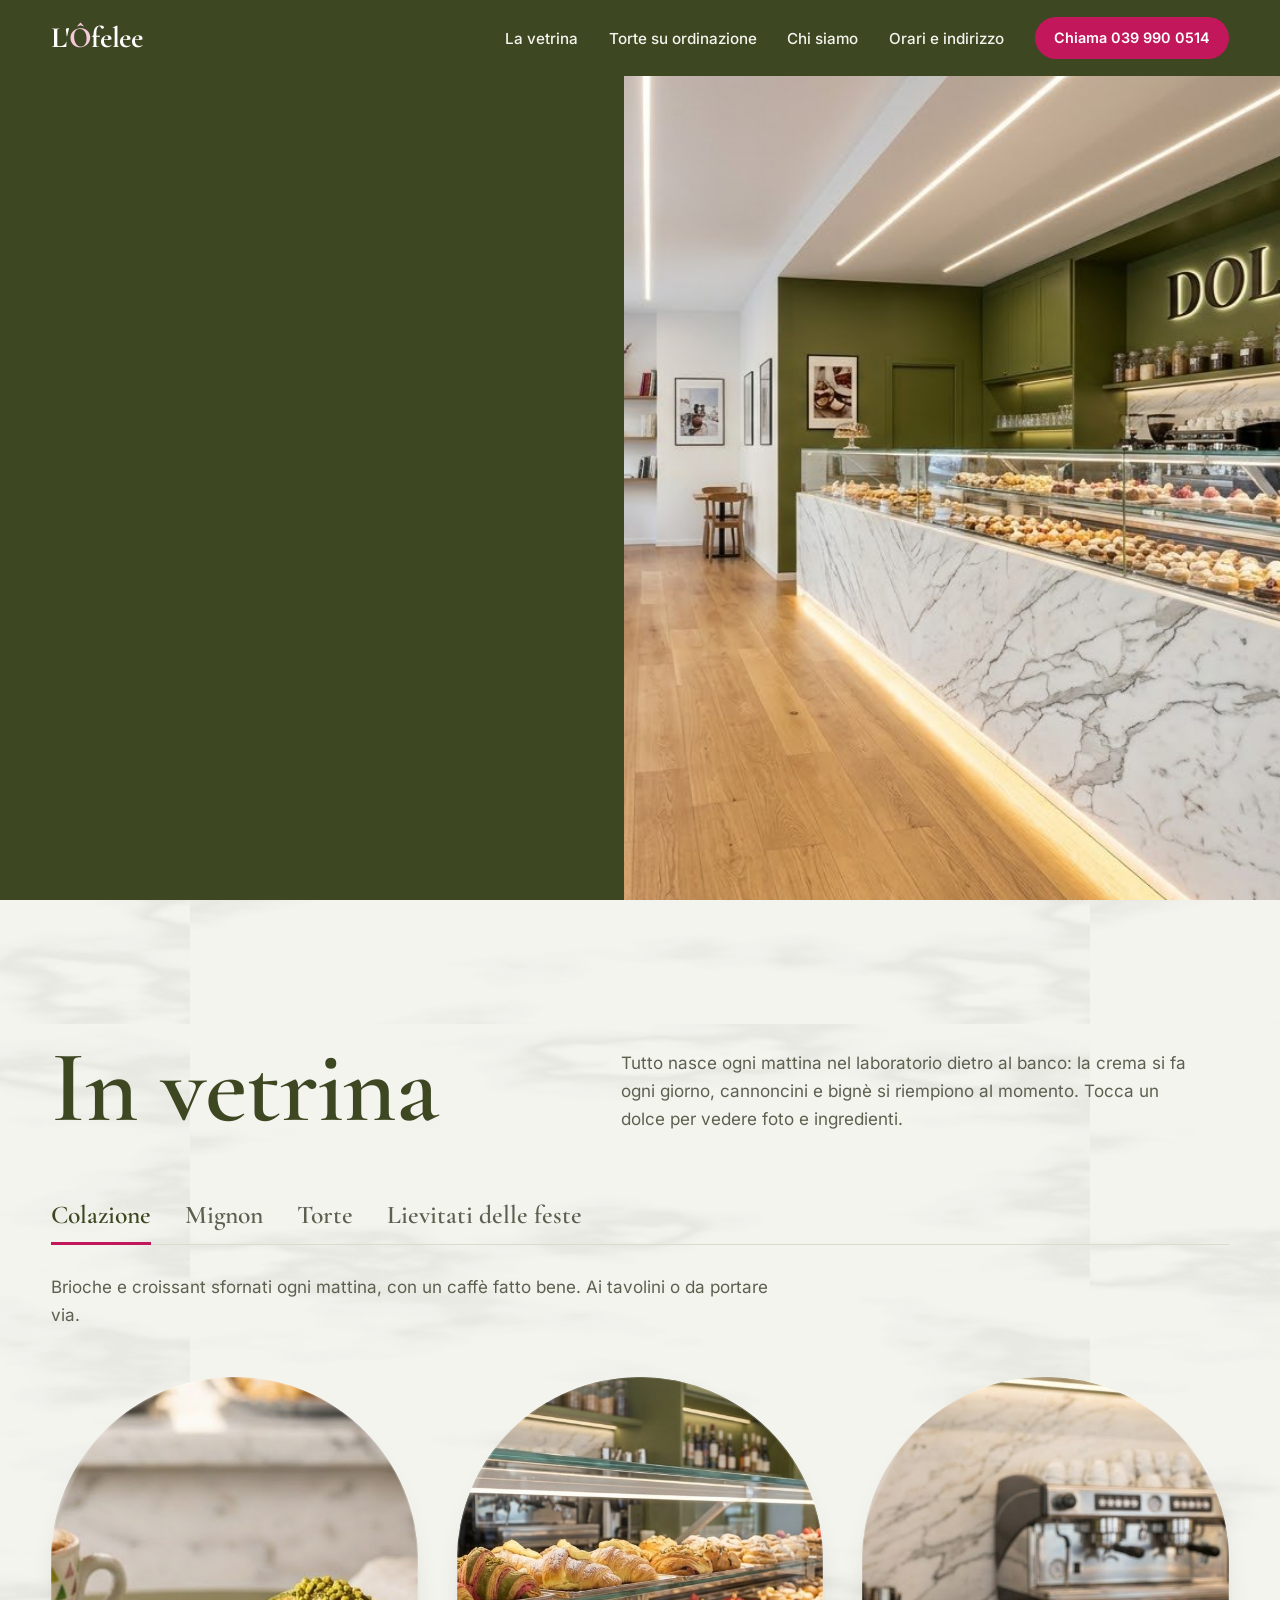
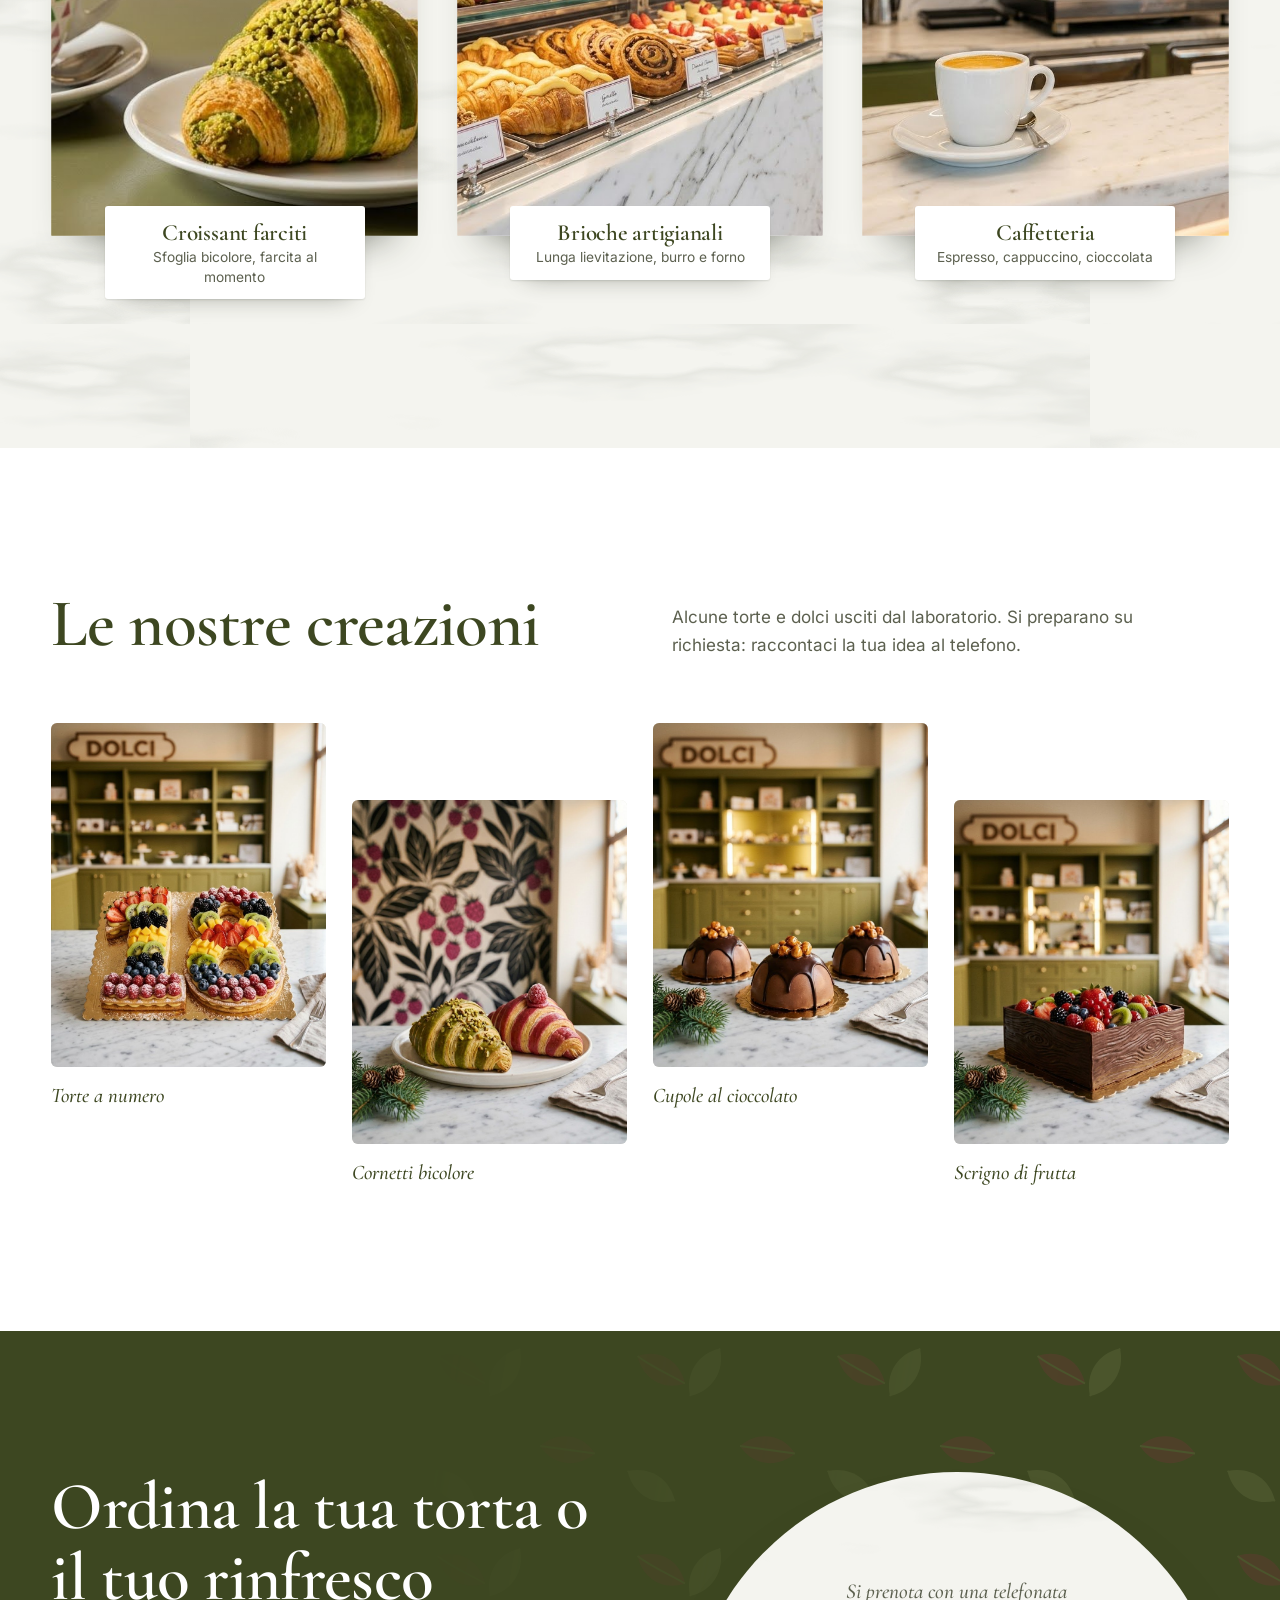
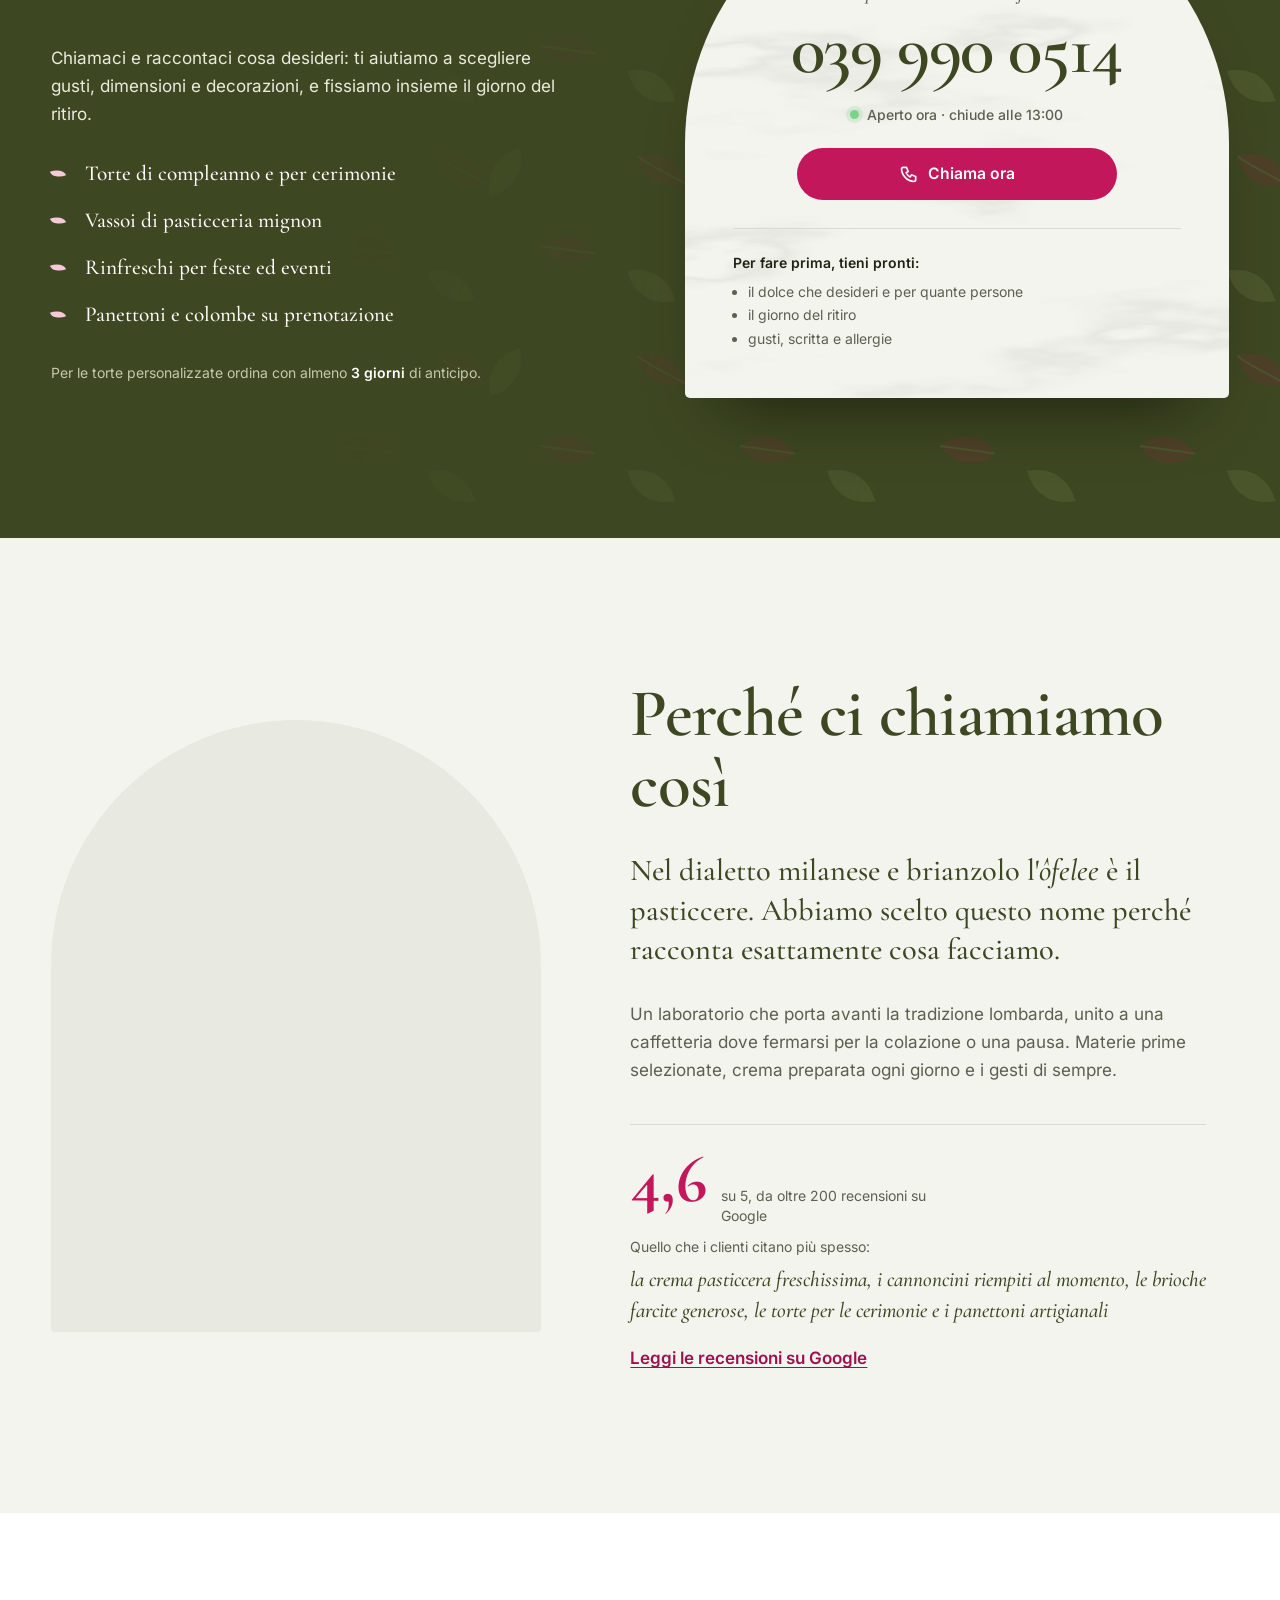
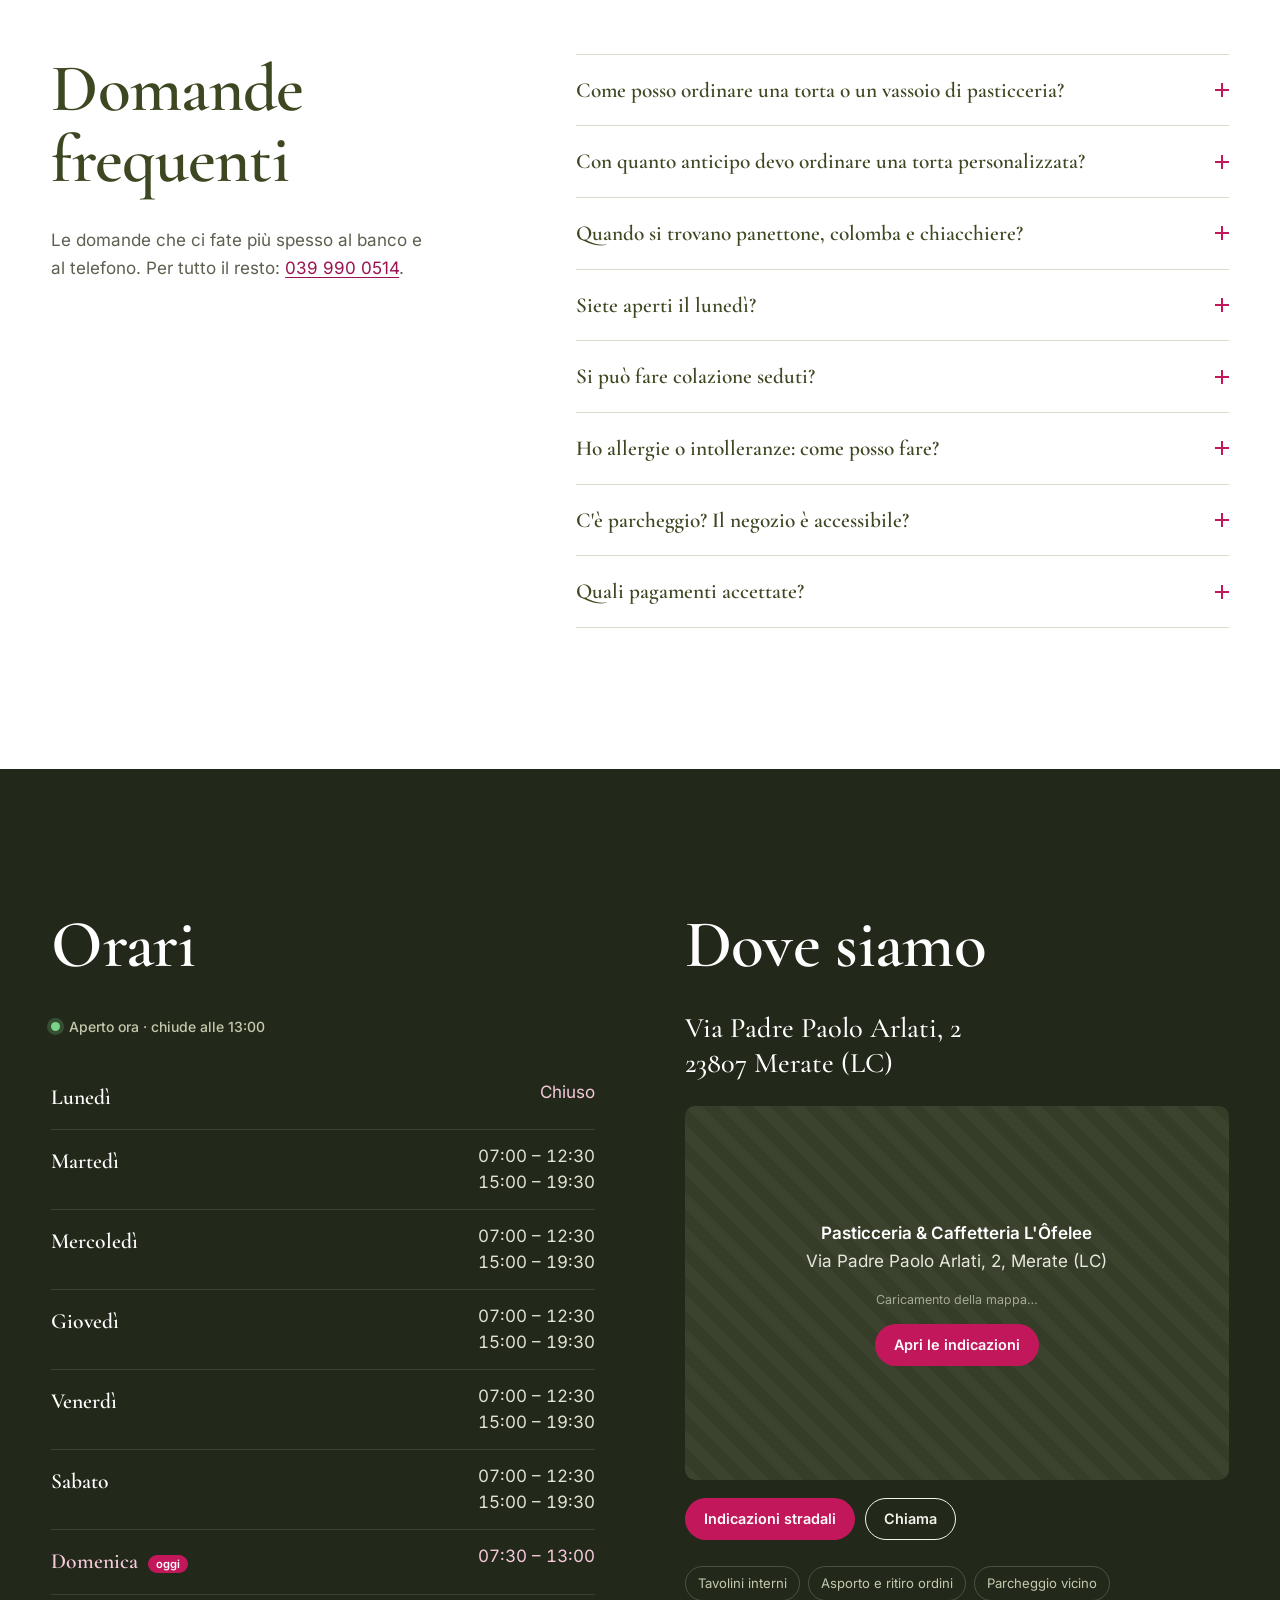
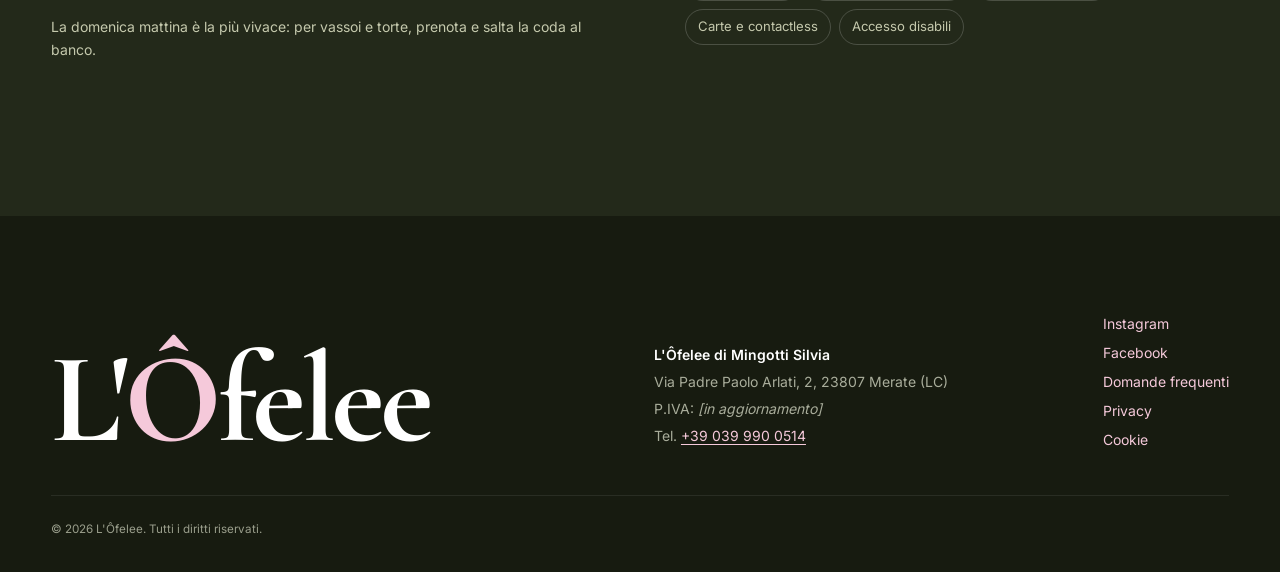
==== commit bf433b10: "Nuovo design: copertina come voce di dizionario, vetrina con campane di vetro - Copertina divisa: la" ====
--- a/index.html
+++ b/index.html
@@ -212,11 +212,8 @@
 
   <!-- ============ HEADER ============ -->
   <header class="site-header" id="top">
-    <div class="container header-inner">
-      <a href="#top" class="brand" aria-label="L'Ôfelee – torna all'inizio">
-        <span class="brand-name">L'<span class="brand-o">Ô</span>felee</span>
-        <span class="brand-sub">Pasticceria &amp; Caffetteria</span>
-      </a>
+    <div class="header-inner">
+      <a href="#top" class="brand" aria-label="L'Ôfelee, torna all'inizio">L'<span class="brand-o">Ô</span>felee</a>
 
       <button class="nav-toggle" aria-expanded="false" aria-controls="main-nav" aria-label="Apri il menu">
         <span></span><span></span><span></span>
@@ -224,12 +221,11 @@
 
       <nav class="main-nav" id="main-nav" aria-label="Navigazione principale">
         <ul>
-          <li><a href="#specialita">Specialità</a></li>
-          <li><a href="#galleria">Creazioni</a></li>
-          <li><a href="#torte">Ordina una torta</a></li>
+          <li><a href="#specialita">La vetrina</a></li>
+          <li><a href="#torte">Torte su ordinazione</a></li>
           <li><a href="#chi-siamo">Chi siamo</a></li>
-          <li><a href="#orari">Orari &amp; Dove siamo</a></li>
-          <li><a href="tel:+390399900514" class="btn btn-small btn-accent">Chiama</a></li>
+          <li><a href="#orari">Orari e indirizzo</a></li>
+          <li><a href="tel:+390399900514" class="btn btn-accent btn-small">Chiama 039 990 0514</a></li>
         </ul>
       </nav>
     </div>
@@ -237,261 +233,204 @@
 
   <main id="main">
 
-    <!-- ============ HERO ============ -->
+    <!-- ============ COPERTINA: il nome come voce di dizionario ============ -->
     <section class="hero" aria-labelledby="hero-title">
-      <div class="hero-media"><img class="crop-hero-bg" src="img/hero-bg.jpg" width="1376" height="768" fetchpriority="high" alt="Il banco dei dolci della pasticceria L'Ôfelee a Merate"></div>
-      <div class="hero-overlay"></div>
-      <div class="container hero-content">
-        <p class="eyebrow">Merate · dal laboratorio al banco, ogni giorno</p>
-        <h1 id="hero-title">L'arte della pasticceria artigianale nel cuore di Merate</h1>
-        <p class="hero-lead">Colazioni fragranti, pasticceria mignon farcita al momento e torte su misura per i vostri giorni speciali.</p>
+      <div class="hero-text">
+        <p class="hero-place">Pasticceria e caffetteria a Merate</p>
+        <h1 id="hero-title"><span class="hero-word">ôfelee</span><span class="visually-hidden">: pasticceria e caffetteria artigianale a Merate</span></h1>
+        <p class="hero-phon"><span lang="lmo">/u.ˈfeː.le/</span> <em>sostantivo maschile, dialetto milanese</em></p>
+        <ol class="hero-defs">
+          <li>Il pasticcere: l'artigiano che ogni mattina impasta, inforna e farcisce i dolci del paese.</li>
+          <li>Il nostro laboratorio e caffetteria in via Padre Paolo Arlati 2: colazioni, mignon riempite al momento, torte su misura.</li>
+        </ol>
         <div class="hero-actions">
           <a href="#torte" class="btn btn-accent">Prenota una torta</a>
-          <a href="#specialita" class="btn btn-ghost">Scopri le nostre specialità</a>
-        </div>
-        <div class="hero-meta">
-          <span class="rating" aria-label="Valutazione 4,6 su 5">
-            <span class="stars" aria-hidden="true">★★★★★</span>
-            <strong>4,6</strong> su Google · oltre 200 recensioni
-          </span>
-          <span class="open-status" data-open-status>&nbsp;</span>
-        </div>
+          <a href="#specialita" class="btn btn-line">Guarda la vetrina</a>
+        </div>
+        <p class="open-status" data-open-status>&nbsp;</p>
+      </div>
+      <div class="hero-media">
+        <img class="crop-hero-bg" src="img/hero-bg.jpg" width="1376" height="768" fetchpriority="high" alt="Il bancone in marmo con le paste in vetrina e la scritta Dolci sulla parete verde">
+        <a class="hero-seal" href="https://www.google.com/maps/search/?api=1&amp;query=Pasticceria+L%27Ofelee+Via+Arlati+2+Merate" target="_blank" rel="noopener noreferrer" aria-label="Valutazione 4,6 su 5 su Google, oltre 200 recensioni. Leggi le recensioni">
+          <strong>4,6</strong>
+          <span class="stars" aria-hidden="true">★★★★★</span>
+          <span>oltre 200 recensioni su Google</span>
+        </a>
       </div>
     </section>
 
-    <!-- ============ PUNTI DI FORZA ============ -->
-    <section class="strengths" aria-labelledby="strengths-title">
-      <h2 id="strengths-title" class="visually-hidden">Perché sceglierci</h2>
-      <div class="container strengths-grid">
-        <div class="strength">
-          <svg viewBox="0 0 24 24" aria-hidden="true"><path d="M12 3c-4 3-6 6-6 9a6 6 0 0 0 12 0c0-3-2-6-6-9Z"/><path d="M12 12v6"/></svg>
-          <h3>Crema fresca ogni giorno</h3>
-          <p>Cannoncini e bignè riempiti al momento, per una fragranza che si sente.</p>
-        </div>
-        <div class="strength">
-          <svg viewBox="0 0 24 24" aria-hidden="true"><path d="M4 18h16"/><path d="M6 18v-5a6 6 0 0 1 12 0v5"/><path d="M12 7V4"/></svg>
-          <h3>Lievitati fatti con cura</h3>
-          <p>Brioche e croissant dalla lunga lievitazione, con farciture generose.</p>
-        </div>
-        <div class="strength">
-          <svg viewBox="0 0 24 24" aria-hidden="true"><rect x="4" y="11" width="16" height="9" rx="1"/><path d="M4 15h16"/><path d="M12 11V7"/><path d="M12 4.5v.5"/></svg>
-          <h3>Torte su misura</h3>
-          <p>Compleanni, cerimonie e ricorrenze: la torta pensata per la vostra festa.</p>
-        </div>
-        <div class="strength">
-          <svg viewBox="0 0 24 24" aria-hidden="true"><path d="M5 12h14"/><path d="M12 5v14"/><circle cx="12" cy="12" r="9"/></svg>
-          <h3>Tradizione lombarda</h3>
-          <p>Panettoni, colombe e chiacchiere artigianali nelle stagioni di festa.</p>
-        </div>
-      </div>
-    </section>
-
-    <!-- ============ SPECIALITÀ ============ -->
-    <section class="section" id="specialita" aria-labelledby="spec-title">
+    <!-- ============ LA VETRINA ============ -->
+    <section class="section vetrina" id="specialita" aria-labelledby="spec-title">
       <div class="container">
-        <header class="section-head">
-          <p class="eyebrow">Il nostro banco</p>
-          <h2 id="spec-title">Le nostre specialità</h2>
-          <p>Dalla prima colazione al vassoio della domenica: tutto nasce ogni giorno nel nostro laboratorio.</p>
-          <p class="tap-hint"><span aria-hidden="true">✦</span> Tocca un dolce per vedere la foto e gli ingredienti</p>
+        <header class="vetrina-head">
+          <h2 id="spec-title">In vetrina</h2>
+          <p>Tutto nasce ogni mattina nel laboratorio dietro al banco: la crema si fa ogni giorno, cannoncini e bignè si riempiono al momento. Tocca un dolce per vedere foto e ingredienti.</p>
         </header>
 
-        <div class="tabs" role="tablist" aria-label="Categorie di prodotti">
-          <button role="tab" aria-selected="true" aria-controls="tab-colazione" id="t-colazione">La Colazione</button>
-          <button role="tab" aria-selected="false" aria-controls="tab-mignon" id="t-mignon" tabindex="-1">Pasticceria Mignon</button>
-          <button role="tab" aria-selected="false" aria-controls="tab-torte" id="t-torte" tabindex="-1">Torte &amp; Cerimonie</button>
-          <button role="tab" aria-selected="false" aria-controls="tab-lievitati" id="t-lievitati" tabindex="-1">I Grandi Lievitati</button>
-        </div>
-
-        <!-- Colazione -->
+        <div class="tabs" role="tablist" aria-label="Categorie di dolci">
+          <button role="tab" aria-selected="true" aria-controls="tab-colazione" id="t-colazione">Colazione</button>
+          <button role="tab" aria-selected="false" aria-controls="tab-mignon" id="t-mignon" tabindex="-1">Mignon</button>
+          <button role="tab" aria-selected="false" aria-controls="tab-torte" id="t-torte" tabindex="-1">Torte</button>
+          <button role="tab" aria-selected="false" aria-controls="tab-lievitati" id="t-lievitati" tabindex="-1">Lievitati delle feste</button>
+        </div>
+
         <div class="tab-panel" role="tabpanel" id="tab-colazione" aria-labelledby="t-colazione">
-          <div class="panel-intro">
-            <p>Brioche e croissant lievitati con cura e sfornati ogni mattina, accompagnati da un caffè di qualità. Da gustare ai nostri tavolini o da portare via.</p>
-          </div>
+          <p class="panel-intro">Brioche e croissant sfornati ogni mattina, con un caffè fatto bene. Ai tavolini o da portare via.</p>
           <div class="cards">
             <article class="card" data-product="croissant">
               <div class="card-img"><img class="crop-croissant" src="img/colazione.jpg" width="1200" height="896" alt="" loading="lazy"></div>
               <div class="card-body">
                 <h3>Croissant farciti</h3>
-                <p>Sfoglia bicolore, farcita al momento.</p>
+                <p>Sfoglia bicolore, farcita al momento</p>
               </div>
               <button type="button" class="card-hit" data-open-product="croissant" aria-haspopup="dialog" aria-label="Apri Croissant farciti: foto e ingredienti"></button>
-              <span class="card-more" aria-hidden="true">+</span>
             </article>
             <article class="card" data-product="brioche">
-              <div class="card-img"><img class="crop-brioche" src="img/brioche.jpg" data-fallback="img/colazione.jpg" width="1200" height="896" alt="" loading="lazy"></div>
+              <div class="card-img"><img class="crop-brioche" src="img/brioche.jpg" width="1200" height="896" alt="" loading="lazy"></div>
               <div class="card-body">
                 <h3>Brioche artigianali</h3>
-                <p>Lunga lievitazione, burro e profumo di forno.</p>
+                <p>Lunga lievitazione, burro e forno</p>
               </div>
               <button type="button" class="card-hit" data-open-product="brioche" aria-haspopup="dialog" aria-label="Apri Brioche artigianali: foto e ingredienti"></button>
-              <span class="card-more" aria-hidden="true">+</span>
             </article>
             <article class="card" data-product="caffe">
-              <div class="card-img"><img class="crop-caffe" src="img/caffe.jpg" data-fallback="img/colazione.jpg" width="1200" height="896" alt="" loading="lazy"></div>
+              <div class="card-img"><img class="crop-caffe" src="img/caffe.jpg" width="1200" height="896" alt="" loading="lazy"></div>
               <div class="card-body">
                 <h3>Caffetteria</h3>
-                <p>Espresso, cappuccino e cioccolata calda.</p>
+                <p>Espresso, cappuccino, cioccolata</p>
               </div>
               <button type="button" class="card-hit" data-open-product="caffe" aria-haspopup="dialog" aria-label="Apri Caffetteria: foto e ingredienti"></button>
-              <span class="card-more" aria-hidden="true">+</span>
             </article>
           </div>
         </div>
-
-        <!-- Mignon -->
         <div class="tab-panel" role="tabpanel" id="tab-mignon" aria-labelledby="t-mignon" hidden>
-          <div class="panel-intro">
-            <p>La nostra pasticceria fresca, tra le più apprezzate della zona. Perfetta per il vassoio della domenica, per un pranzo in famiglia o per un regalo.</p>
-          </div>
+          <p class="panel-intro">La pasticceria fresca per cui ci conoscono: per il vassoio della domenica, un pranzo in famiglia o un regalo. <a href="#torte">Prenota il vassoio</a> e lo trovi pronto.</p>
           <div class="cards">
             <article class="card" data-product="cannoncini">
-              <div class="card-img"><img class="crop-cannoncini" src="img/cannoncini.jpg" data-fallback="img/mignon.jpg" width="1200" height="896" alt="" loading="lazy"></div>
+              <div class="card-img"><img class="crop-cannoncini" src="img/cannoncini.jpg" width="1200" height="896" alt="" loading="lazy"></div>
               <div class="card-body">
                 <h3>Cannoncini</h3>
-                <p>Sfoglia croccante e crema appena fatta.</p>
+                <p>Riempiti di crema al momento</p>
               </div>
               <button type="button" class="card-hit" data-open-product="cannoncini" aria-haspopup="dialog" aria-label="Apri Cannoncini: foto e ingredienti"></button>
-              <span class="card-more" aria-hidden="true">+</span>
             </article>
             <article class="card" data-product="bigne">
-              <div class="card-img"><img class="crop-bigne" src="img/bigne.jpg" data-fallback="img/mignon.jpg" width="1200" height="896" alt="" loading="lazy"></div>
+              <div class="card-img"><img class="crop-bigne" src="img/bigne.jpg" width="1200" height="896" alt="" loading="lazy"></div>
               <div class="card-body">
                 <h3>Bignè</h3>
-                <p>Pasta choux, chantilly e cioccolato.</p>
+                <p>Pasta choux, chantilly, cioccolato</p>
               </div>
               <button type="button" class="card-hit" data-open-product="bigne" aria-haspopup="dialog" aria-label="Apri Bignè: foto e ingredienti"></button>
-              <span class="card-more" aria-hidden="true">+</span>
             </article>
             <article class="card" data-product="tartellette">
-              <div class="card-img"><img class="crop-tartellette" src="img/tartellette.jpg" data-fallback="img/mignon.jpg" width="1200" height="896" alt="" loading="lazy"></div>
-              <div class="card-body">
-                <h3>Tartellette alla frutta</h3>
-                <p>Frolla friabile e frutti di bosco.</p>
-              </div>
-              <button type="button" class="card-hit" data-open-product="tartellette" aria-haspopup="dialog" aria-label="Apri Tartellette alla frutta: foto e ingredienti"></button>
-              <span class="card-more" aria-hidden="true">+</span>
+              <div class="card-img"><img class="crop-tartellette" src="img/tartellette.jpg" width="1200" height="896" alt="" loading="lazy"></div>
+              <div class="card-body">
+                <h3>Tartellette</h3>
+                <p>Frolla e frutti di bosco</p>
+              </div>
+              <button type="button" class="card-hit" data-open-product="tartellette" aria-haspopup="dialog" aria-label="Apri Tartellette: foto e ingredienti"></button>
             </article>
           </div>
-          <p class="panel-cta">Vassoio per un'occasione? <a href="#torte">Prenotalo qui</a> e lo trovi pronto al ritiro.</p>
-        </div>
-
-        <!-- Torte -->
+        </div>
         <div class="tab-panel" role="tabpanel" id="tab-torte" aria-labelledby="t-torte" hidden>
-          <div class="panel-intro">
-            <p>Le creazioni più richieste per compleanni, battesimi, comunioni, lauree e anniversari. Ogni torta è preparata su ordinazione.</p>
-          </div>
+          <p class="panel-intro">Per compleanni, battesimi, comunioni, lauree e anniversari. Ogni torta si prepara su ordinazione: <a href="#torte">ordinala per telefono</a>.</p>
           <div class="cards">
             <article class="card" data-product="millefoglie">
               <div class="card-img"><img class="crop-millefoglie" src="img/torte.jpg" width="1200" height="896" alt="" loading="lazy"></div>
               <div class="card-body">
                 <h3>Millefoglie</h3>
-                <p>Sfoglia, chantilly, fragole e caramello.</p>
+                <p>Sfoglia, chantilly, fragole</p>
               </div>
               <button type="button" class="card-hit" data-open-product="millefoglie" aria-haspopup="dialog" aria-label="Apri Millefoglie: foto e ingredienti"></button>
-              <span class="card-more" aria-hidden="true">+</span>
             </article>
             <article class="card" data-product="saint-honore">
-              <div class="card-img"><img class="crop-saint-honore" src="img/saint-honore.jpg" data-fallback="img/torte.jpg" width="1200" height="896" alt="" loading="lazy"></div>
+              <div class="card-img"><img class="crop-saint-honore" src="img/saint-honore.jpg" width="1200" height="896" alt="" loading="lazy"></div>
               <div class="card-body">
                 <h3>Saint Honoré</h3>
-                <p>Bignè caramellati su base di sfoglia.</p>
+                <p>Bignè caramellati e chantilly</p>
               </div>
               <button type="button" class="card-hit" data-open-product="saint-honore" aria-haspopup="dialog" aria-label="Apri Saint Honoré: foto e ingredienti"></button>
-              <span class="card-more" aria-hidden="true">+</span>
             </article>
             <article class="card" data-product="crostata">
-              <div class="card-img"><img class="crop-crostata" src="img/crostata.jpg" data-fallback="img/torte.jpg" width="1200" height="896" alt="" loading="lazy"></div>
-              <div class="card-body">
-                <h3>Crostate di frutta fresca</h3>
-                <p>Frolla, crema e fragole di stagione.</p>
-              </div>
-              <button type="button" class="card-hit" data-open-product="crostata" aria-haspopup="dialog" aria-label="Apri Crostate di frutta fresca: foto e ingredienti"></button>
-              <span class="card-more" aria-hidden="true">+</span>
+              <div class="card-img"><img class="crop-crostata" src="img/crostata.jpg" width="1200" height="896" alt="" loading="lazy"></div>
+              <div class="card-body">
+                <h3>Crostata di frutta</h3>
+                <p>Frolla, crema, fragole</p>
+              </div>
+              <button type="button" class="card-hit" data-open-product="crostata" aria-haspopup="dialog" aria-label="Apri Crostata di frutta: foto e ingredienti"></button>
             </article>
             <article class="card" data-product="torta-compleanno">
-              <div class="card-img"><img class="crop-torta-compleanno" src="img/torta-compleanno.jpg" data-fallback="img/torte.jpg" width="1200" height="896" alt="" loading="lazy"></div>
-              <div class="card-body">
-                <h3>Torte personalizzate</h3>
-                <p>Gusti e decorazioni su misura.</p>
-              </div>
-              <button type="button" class="card-hit" data-open-product="torta-compleanno" aria-haspopup="dialog" aria-label="Apri Torte personalizzate: foto e ingredienti"></button>
-              <span class="card-more" aria-hidden="true">+</span>
+              <div class="card-img"><img class="crop-torta-compleanno" src="img/torta-compleanno.jpg" width="1200" height="896" alt="" loading="lazy"></div>
+              <div class="card-body">
+                <h3>Torta su misura</h3>
+                <p>Gusti e decorazioni per la festa</p>
+              </div>
+              <button type="button" class="card-hit" data-open-product="torta-compleanno" aria-haspopup="dialog" aria-label="Apri Torta su misura: foto e ingredienti"></button>
             </article>
           </div>
-          <p class="panel-cta"><a href="#torte" class="btn btn-accent btn-small">Richiedi la tua torta</a></p>
-        </div>
-
-        <!-- Lievitati -->
+        </div>
         <div class="tab-panel" role="tabpanel" id="tab-lievitati" aria-labelledby="t-lievitati" hidden>
-          <div class="panel-intro">
-            <p>I grandi dolci della tradizione, preparati artigianalmente nei periodi di festa. Le quantità sono limitate: prenotare è il modo più sicuro per non restare senza.</p>
-            <p class="season-banner" data-season-banner hidden></p>
-          </div>
+          <p class="panel-intro">I grandi dolci della tradizione lombarda, solo nei periodi di festa e in quantità limitate. <a href="#torte">Prenotarli</a> è il modo più sicuro per non restare senza.</p>
+          <p class="season-banner" data-season-banner hidden></p>
           <div class="cards">
             <article class="card" data-product="panettone" data-season="natale">
-              <div class="card-img"><img class="crop-panettone" src="img/panettone.jpg" data-fallback="img/lievitati.jpg" width="1200" height="896" alt="" loading="lazy"></div>
-              <div class="card-body">
-                <span class="badge" data-badge>Novembre – Gennaio</span>
-                <h3>Panettone artigianale</h3>
-                <p>Lievito madre e gocce di cioccolato.</p>
-              </div>
-              <button type="button" class="card-hit" data-open-product="panettone" aria-haspopup="dialog" aria-label="Apri Panettone artigianale: foto e ingredienti"></button>
-              <span class="card-more" aria-hidden="true">+</span>
+              <div class="card-img"><img class="crop-panettone" src="img/panettone.jpg" width="1200" height="896" alt="" loading="lazy"></div>
+              <div class="card-body">
+                  <span class="badge" data-badge>Novembre – Epifania</span>
+                <h3>Panettone</h3>
+                <p>Lievito madre e cioccolato</p>
+              </div>
+              <button type="button" class="card-hit" data-open-product="panettone" aria-haspopup="dialog" aria-label="Apri Panettone: foto e ingredienti"></button>
             </article>
             <article class="card" data-product="chiacchiere" data-season="carnevale">
-              <div class="card-img"><img class="crop-chiacchiere" src="img/chiacchiere.jpg" data-fallback="img/lievitati.jpg" width="1200" height="896" alt="" loading="lazy"></div>
-              <div class="card-body">
-                <span class="badge" data-badge>Carnevale</span>
+              <div class="card-img"><img class="crop-chiacchiere" src="img/chiacchiere.jpg" width="1200" height="896" alt="" loading="lazy"></div>
+              <div class="card-body">
+                  <span class="badge" data-badge>Carnevale ambrosiano</span>
                 <h3>Chiacchiere</h3>
-                <p>Sottili, croccanti, zucchero a velo.</p>
+                <p>Sottili, croccanti, zucchero a velo</p>
               </div>
               <button type="button" class="card-hit" data-open-product="chiacchiere" aria-haspopup="dialog" aria-label="Apri Chiacchiere: foto e ingredienti"></button>
-              <span class="card-more" aria-hidden="true">+</span>
             </article>
             <article class="card" data-product="colomba" data-season="pasqua">
-              <div class="card-img"><img class="crop-colomba" src="img/colomba.jpg" data-fallback="img/lievitati.jpg" width="1200" height="896" alt="" loading="lazy"></div>
-              <div class="card-body">
-                <span class="badge" data-badge>Pasqua</span>
-                <h3>Colomba artigianale</h3>
-                <p>Glassa alle mandorle e canditi.</p>
-              </div>
-              <button type="button" class="card-hit" data-open-product="colomba" aria-haspopup="dialog" aria-label="Apri Colomba artigianale: foto e ingredienti"></button>
-              <span class="card-more" aria-hidden="true">+</span>
+              <div class="card-img"><img class="crop-colomba" src="img/colomba.jpg" width="1200" height="896" alt="" loading="lazy"></div>
+              <div class="card-body">
+                  <span class="badge" data-badge>Pasqua</span>
+                <h3>Colomba</h3>
+                <p>Canditi e glassa alle mandorle</p>
+              </div>
+              <button type="button" class="card-hit" data-open-product="colomba" aria-haspopup="dialog" aria-label="Apri Colomba: foto e ingredienti"></button>
             </article>
           </div>
-          <p class="panel-cta">Vuoi riservare il tuo? <a href="#torte">Prenota ora</a>.</p>
         </div>
       </div>
     </section>
 
-    <!-- ============ GALLERIA ============ -->
-    <section class="section section-tight" id="galleria" aria-labelledby="gallery-title">
+    <!-- ============ CREAZIONI ============ -->
+    <section class="section creazioni" id="galleria" aria-labelledby="gallery-title">
       <div class="container">
-        <header class="section-head">
-          <p class="eyebrow">Dal nostro laboratorio</p>
+        <header class="split-head">
           <h2 id="gallery-title">Le nostre creazioni</h2>
-          <p>Momenti dolci realizzati artigianalmente nel nostro laboratorio.</p>
+          <p>Alcune torte e dolci usciti dal laboratorio. Si preparano su richiesta: raccontaci la tua idea al telefono.</p>
         </header>
         <div class="gallery-grid">
           <figure class="gallery-item" data-product="creazione-numero">
-            <img src="img/creazione-numero.jpg" alt="Torta a forma di numero con frutta fresca" width="928" height="1152" loading="lazy">
-            <figcaption class="gallery-caption">Torte a numero</figcaption>
+            <div class="gallery-img"><img src="img/creazione-numero.jpg" width="928" height="1152" alt="Torta a forma di numero con frutta fresca" loading="lazy"></div>
+            <figcaption>Torte a numero</figcaption>
             <button type="button" class="card-hit" data-open-product="creazione-numero" aria-haspopup="dialog" aria-label="Apri Torte a numero: foto e ingredienti"></button>
           </figure>
           <figure class="gallery-item" data-product="creazione-cornetti">
-            <img src="img/creazione-cornetti.jpg" alt="Cornetti bicolore al pistacchio e al lampone" width="928" height="1152" loading="lazy">
-            <figcaption class="gallery-caption">Cornetti bicolore</figcaption>
+            <div class="gallery-img"><img src="img/creazione-cornetti.jpg" width="928" height="1152" alt="Cornetti bicolore al pistacchio e al lampone" loading="lazy"></div>
+            <figcaption>Cornetti bicolore</figcaption>
             <button type="button" class="card-hit" data-open-product="creazione-cornetti" aria-haspopup="dialog" aria-label="Apri Cornetti bicolore: foto e ingredienti"></button>
           </figure>
           <figure class="gallery-item" data-product="creazione-cioccolato">
-            <img src="img/creazione-cioccolato.jpg" alt="Cupole al cioccolato con nocciole caramellate" width="928" height="1152" loading="lazy">
-            <figcaption class="gallery-caption">Cupole al cioccolato</figcaption>
+            <div class="gallery-img"><img src="img/creazione-cioccolato.jpg" width="928" height="1152" alt="Cupole al cioccolato con nocciole caramellate" loading="lazy"></div>
+            <figcaption>Cupole al cioccolato</figcaption>
             <button type="button" class="card-hit" data-open-product="creazione-cioccolato" aria-haspopup="dialog" aria-label="Apri Cupole al cioccolato: foto e ingredienti"></button>
           </figure>
           <figure class="gallery-item" data-product="creazione-frutta">
-            <img src="img/creazione-frutta.jpg" alt="Torta di frutta fresca in scrigno di cioccolato" width="928" height="1152" loading="lazy">
-            <figcaption class="gallery-caption">Scrigno di frutta</figcaption>
+            <div class="gallery-img"><img src="img/creazione-frutta.jpg" width="928" height="1152" alt="Torta di frutta fresca in scrigno di cioccolato" loading="lazy"></div>
+            <figcaption>Scrigno di frutta</figcaption>
             <button type="button" class="card-hit" data-open-product="creazione-frutta" aria-haspopup="dialog" aria-label="Apri Scrigno di frutta: foto e ingredienti"></button>
           </figure>
         </div>
@@ -499,10 +438,9 @@
     </section>
 
     <!-- ============ ORDINA LA TUA TORTA ============ -->
-    <section class="section section-cream" id="torte" aria-labelledby="order-title">
+    <section class="section ordina" id="torte" aria-labelledby="order-title">
       <div class="container order-grid">
         <div class="order-text">
-          <p class="eyebrow">Su ordinazione</p>
           <h2 id="order-title">Ordina la tua torta o il tuo rinfresco</h2>
           <p>Chiamaci e raccontaci cosa desideri: ti aiutiamo a scegliere gusti, dimensioni e decorazioni, e fissiamo insieme il giorno del ritiro.</p>
           <ul class="checklist">
@@ -511,94 +449,60 @@
             <li>Rinfreschi per feste ed eventi</li>
             <li>Panettoni e colombe su prenotazione</li>
           </ul>
-          <p class="order-note">Per le torte personalizzate consigliamo di ordinare con almeno <strong>3 giorni</strong> di anticipo.</p>
+          <p class="order-note">Per le torte personalizzate ordina con almeno <strong>3 giorni</strong> di anticipo.</p>
         </div>
 
         <div class="order-call">
-          <p class="order-call-label">Prenota con una telefonata</p>
+          <p class="order-call-label">Si prenota con una telefonata</p>
           <a class="order-call-number" href="tel:+390399900514">039 990 0514</a>
           <p class="open-status" data-open-status>&nbsp;</p>
-          <a class="btn btn-accent btn-block btn-call" href="tel:+390399900514">
+          <a class="btn btn-accent btn-call" href="tel:+390399900514">
             <svg viewBox="0 0 24 24" aria-hidden="true"><path d="M5 4h4l2 5-2.5 1.5a11 11 0 0 0 5 5L15 13l5 2v4a2 2 0 0 1-2 2A16 16 0 0 1 3 6a2 2 0 0 1 2-2"/></svg>
-            Chiamaci ora
+            Chiama ora
           </a>
           <div class="order-call-tips">
-            <p>Per fare prima, tieni a portata di mano:</p>
+            <p>Per fare prima, tieni pronti:</p>
             <ul>
-              <li>il dolce che desideri</li>
-              <li>per quante persone</li>
+              <li>il dolce che desideri e per quante persone</li>
               <li>il giorno del ritiro</li>
               <li>gusti, scritta e allergie</li>
             </ul>
           </div>
-          <p class="form-small">Rispondiamo negli orari di apertura del negozio.</p>
         </div>
       </div>
     </section>
 
     <!-- ============ CHI SIAMO ============ -->
-    <section class="section" id="chi-siamo" aria-labelledby="about-title">
+    <section class="section about" id="chi-siamo" aria-labelledby="about-title">
       <div class="container about-grid">
-        <div class="about-media"><img class="crop-laboratorio" src="img/laboratorio.jpg" data-fallback="img/hero-bg.jpg" width="928" height="1152" loading="lazy" alt="Il laboratorio della pasticceria L'Ôfelee"></div>
+        <div class="about-media"><img class="crop-laboratorio" src="img/laboratorio.jpg" data-fallback="img/hero-bg.jpg" width="928" height="1152" loading="lazy" alt="Mani del pasticcere che sistemano le tartellette sul banco del laboratorio"></div>
         <div class="about-text">
-          <p class="eyebrow">Il nostro nome</p>
-          <h2 id="about-title">Chi è l'Ôfelee?</h2>
-          <p class="lead">Nel dialetto milanese e brianzolo, l'<em>ôfelee</em> è il pasticcere: l'artigiano che ogni mattina impasta, inforna e farcisce i dolci del paese.</p>
-          <p>Abbiamo scelto questo nome perché racconta chi siamo: un laboratorio che porta avanti la tradizione lombarda, unito a una caffetteria accogliente dove fermarsi per una colazione o un momento di pausa.</p>
-          <p>Materie prime selezionate, crema preparata ogni giorno e la cura dei gesti di sempre: è questo che i nostri clienti ci riconoscono da anni.</p>
-
-          <div class="reviews-box">
-            <div class="reviews-score">
-              <strong>4,6</strong>
-              <span class="stars" aria-hidden="true">★★★★★</span>
-              <span>oltre 200 recensioni su Google</span>
-            </div>
-            <ul class="reviews-tags" aria-label="Cosa apprezzano di più i clienti">
-              <li>Crema pasticcera freschissima</li>
-              <li>Cannoncini riempiti al momento</li>
-              <li>Brioche farcite generose</li>
-              <li>Torte per cerimonie</li>
-              <li>Panettoni artigianali</li>
+          <h2 id="about-title">Perché ci chiamiamo così</h2>
+          <p class="lead">Nel dialetto milanese e brianzolo l'<em>ôfelee</em> è il pasticcere. Abbiamo scelto questo nome perché racconta esattamente cosa facciamo.</p>
+          <p>Un laboratorio che porta avanti la tradizione lombarda, unito a una caffetteria dove fermarsi per la colazione o una pausa. Materie prime selezionate, crema preparata ogni giorno e i gesti di sempre.</p>
+
+          <figure class="reviews">
+            <p class="reviews-score"><strong>4,6</strong> <span>su 5, da oltre 200 recensioni su Google</span></p>
+            <figcaption>Quello che i clienti citano più spesso:</figcaption>
+            <ul class="reviews-tags">
+              <li>la crema pasticcera freschissima</li>
+              <li>i cannoncini riempiti al momento</li>
+              <li>le brioche farcite generose</li>
+              <li>le torte per le cerimonie</li>
+              <li>i panettoni artigianali</li>
             </ul>
-            <a class="link-arrow" href="https://www.google.com/maps/search/?api=1&amp;query=Pasticceria+L%27Ofelee+Via+Arlati+2+Merate" target="_blank" rel="noopener noreferrer">Leggi le recensioni su Google</a>
-          </div>
+            <a class="link-strong" href="https://www.google.com/maps/search/?api=1&amp;query=Pasticceria+L%27Ofelee+Via+Arlati+2+Merate" target="_blank" rel="noopener noreferrer">Leggi le recensioni su Google</a>
+          </figure>
         </div>
       </div>
     </section>
 
-    <!-- ============ SERVIZI ============ -->
-    <section class="services" aria-label="Servizi">
-      <div class="container services-list">
-        <div class="service">
-          <svg viewBox="0 0 24 24" aria-hidden="true"><path d="M5 10h14"/><path d="M7 10v9M17 10v9"/><path d="M8 6h8l1 4H7l1-4Z"/></svg>
-          <span>Tavolini interni</span>
-        </div>
-        <div class="service">
-          <svg viewBox="0 0 24 24" aria-hidden="true"><path d="M6 8h12l-1 12H7L6 8Z"/><path d="M9 8V6a3 3 0 0 1 6 0v2"/></svg>
-          <span>Asporto e ritiro</span>
-        </div>
-        <div class="service">
-          <svg viewBox="0 0 24 24" aria-hidden="true"><rect x="4" y="4" width="16" height="16" rx="3"/><path d="M10 16V8h3a2.5 2.5 0 0 1 0 5h-3"/></svg>
-          <span>Parcheggio vicino</span>
-        </div>
-        <div class="service">
-          <svg viewBox="0 0 24 24" aria-hidden="true"><rect x="3" y="6" width="18" height="12" rx="2"/><path d="M3 10h18"/><path d="M15 15h3"/></svg>
-          <span>Contactless / NFC</span>
-        </div>
-        <div class="service">
-          <svg viewBox="0 0 24 24" aria-hidden="true"><circle cx="11" cy="4.5" r="1.5"/><path d="M11 7v6h5l2 5"/><path d="M8 11a5 5 0 1 0 6 7"/></svg>
-          <span>Accesso disabili</span>
-        </div>
-      </div>
-    </section>
-
     <!-- ============ DOMANDE FREQUENTI ============ -->
-    <section class="section section-tight" id="domande" aria-labelledby="faq-title">
-      <div class="container">
-        <header class="section-head">
-          <p class="eyebrow">Prima di passare</p>
+    <section class="section faq" id="domande" aria-labelledby="faq-title">
+      <div class="container faq-grid">
+        <header class="faq-head">
           <h2 id="faq-title">Domande frequenti</h2>
-          <p>Le risposte alle domande che ci fate più spesso al banco e al telefono.</p>
+          <p>Le domande che ci fate più spesso al banco e al telefono. Per tutto il resto: <a href="tel:+390399900514">039 990 0514</a>.</p>
         </header>
         <div class="faq-list">
           <details class="faq-item">
@@ -638,48 +542,49 @@
     </section>
 
     <!-- ============ ORARI & DOVE SIAMO ============ -->
-    <section class="section section-dark" id="orari" aria-labelledby="hours-title">
+    <section class="section orari" id="orari" aria-labelledby="hours-title">
       <div class="container hours-grid">
         <div class="hours-box">
-          <p class="eyebrow">Vieni a trovarci</p>
-          <h2 id="hours-title">Orari di apertura</h2>
+          <h2 id="hours-title">Orari</h2>
           <p class="open-status open-status-lg" data-open-status>&nbsp;</p>
           <table class="hours-table">
             <tbody>
               <tr data-day="1"><th scope="row">Lunedì</th><td class="closed">Chiuso</td></tr>
-              <tr data-day="2"><th scope="row">Martedì</th><td>07:00 – 12:30 · 15:00 – 19:30</td></tr>
-              <tr data-day="3"><th scope="row">Mercoledì</th><td>07:00 – 12:30 · 15:00 – 19:30</td></tr>
-              <tr data-day="4"><th scope="row">Giovedì</th><td>07:00 – 12:30 · 15:00 – 19:30</td></tr>
-              <tr data-day="5"><th scope="row">Venerdì</th><td>07:00 – 12:30 · 15:00 – 19:30</td></tr>
-              <tr data-day="6"><th scope="row">Sabato</th><td>07:00 – 12:30 · 15:00 – 19:30</td></tr>
+              <tr data-day="2"><th scope="row">Martedì</th><td>07:00 – 12:30<br>15:00 – 19:30</td></tr>
+              <tr data-day="3"><th scope="row">Mercoledì</th><td>07:00 – 12:30<br>15:00 – 19:30</td></tr>
+              <tr data-day="4"><th scope="row">Giovedì</th><td>07:00 – 12:30<br>15:00 – 19:30</td></tr>
+              <tr data-day="5"><th scope="row">Venerdì</th><td>07:00 – 12:30<br>15:00 – 19:30</td></tr>
+              <tr data-day="6"><th scope="row">Sabato</th><td>07:00 – 12:30<br>15:00 – 19:30</td></tr>
               <tr data-day="0"><th scope="row">Domenica</th><td>07:30 – 13:00</td></tr>
             </tbody>
           </table>
-          <p class="hours-note">La domenica mattina è il momento più vivace: per vassoi e torte, prenota in anticipo e salta la coda al banco.</p>
+          <p class="hours-note">La domenica mattina è la più vivace: per vassoi e torte, prenota e salta la coda al banco.</p>
         </div>
 
         <div class="where-box">
-          <h2 class="h3">Dove siamo</h2>
+          <h2>Dove siamo</h2>
           <address>
-            <strong>Pasticceria &amp; Caffetteria L'Ôfelee</strong><br>
             Via Padre Paolo Arlati, 2<br>
             23807 Merate (LC)
           </address>
-          <p class="where-contacts">
-            <a href="tel:+390399900514">📞 039 990 0514</a>
-          </p>
           <div class="map-wrap" id="map">
             <div class="map-placeholder">
-              <p><strong>Pasticceria &amp; Caffetteria L'Ôfelee</strong><br>Via Padre Paolo Arlati, 2 — Merate (LC)</p>
+              <p><strong>Pasticceria &amp; Caffetteria L'Ôfelee</strong><br>Via Padre Paolo Arlati, 2, Merate (LC)</p>
               <small>Caricamento della mappa…</small>
               <a class="btn btn-accent btn-small" href="https://www.google.com/maps/dir/?api=1&amp;destination=Via+Padre+Paolo+Arlati+2,+23807+Merate+LC" target="_blank" rel="noopener noreferrer" data-directions>Apri le indicazioni</a>
             </div>
           </div>
           <div class="where-actions">
             <a class="btn btn-accent btn-small" href="https://www.google.com/maps/dir/?api=1&amp;destination=Via+Padre+Paolo+Arlati+2,+23807+Merate+LC" target="_blank" rel="noopener noreferrer" data-directions>Indicazioni stradali</a>
-            <a class="btn btn-ghost-light btn-small" href="tel:+390399900514">Chiama</a>
+            <a class="btn btn-line btn-small" href="tel:+390399900514">Chiama</a>
           </div>
-          <p class="hours-note">Parcheggio comodo nelle vicinanze, ideale per il ritiro rapido degli ordini.</p>
+          <ul class="services" aria-label="Servizi">
+            <li>Tavolini interni</li>
+            <li>Asporto e ritiro ordini</li>
+            <li>Parcheggio vicino</li>
+            <li>Carte e contactless</li>
+            <li>Accesso disabili</li>
+          </ul>
         </div>
       </div>
     </section>
@@ -689,27 +594,23 @@
   <!-- ============ FOOTER ============ -->
   <footer class="site-footer">
     <div class="container footer-inner">
-      <div class="footer-brand">
-        <p class="brand-name">L'<span class="brand-o">Ô</span>felee</p>
-        <p>Pasticceria &amp; Caffetteria Artigianale</p>
-      </div>
+      <p class="footer-mark" aria-hidden="true">L'<span class="brand-o">Ô</span>felee</p>
       <div class="footer-info">
         <p><strong>L'Ôfelee di Mingotti Silvia</strong></p>
-        <p>Via Padre Paolo Arlati, 2 — 23807 Merate (LC)</p>
+        <p>Via Padre Paolo Arlati, 2, 23807 Merate (LC)</p>
         <!-- TODO: inserire la P.IVA fornita dal titolare -->
-        <p>P.IVA: <em>[in aggiornamento]</em> | Tel: <a href="tel:+390399900514">+39 039 990 0514</a></p>
+        <p>P.IVA: <em>[in aggiornamento]</em></p>
+        <p>Tel. <a href="tel:+390399900514">+39 039 990 0514</a></p>
       </div>
       <div class="footer-links">
+        <a href="https://www.instagram.com/pasticceria.ofelee.merate/" target="_blank" rel="noopener noreferrer">Instagram</a>
         <!-- TODO: sostituire con l'URL diretto della pagina (facebook.com/nomepagina) -->
-        <a href="https://www.facebook.com/search/top?q=Pasticceria%20%26%20Caffetteria%20L%27%C3%94felee" target="_blank" rel="noopener noreferrer">Pagina Facebook</a>
-        <a href="https://www.instagram.com/pasticceria.ofelee.merate/" target="_blank" rel="noopener noreferrer">Instagram @pasticceria.ofelee.merate</a>
+        <a href="https://www.facebook.com/search/top?q=Pasticceria%20%26%20Caffetteria%20L%27%C3%94felee" target="_blank" rel="noopener noreferrer">Facebook</a>
         <a href="#domande">Domande frequenti</a>
-        <button type="button" class="link-btn" data-open-dialog="privacy-dialog">Privacy Policy</button>
-        <button type="button" class="link-btn" data-open-dialog="cookie-dialog">Cookie Policy</button>
-      </div>
-      <div class="footer-bottom">
-        <small>© <span data-year>2026</span> L'Ôfelee. Tutti i diritti riservati.</small>
-      </div>
+        <button type="button" class="link-btn" data-open-dialog="privacy-dialog">Privacy</button>
+        <button type="button" class="link-btn" data-open-dialog="cookie-dialog">Cookie</button>
+      </div>
+      <p class="footer-bottom"><small>© <span data-year>2026</span> L'Ôfelee. Tutti i diritti riservati.</small></p>
     </div>
   </footer>
 
--- a/css/style.css
+++ b/css/style.css
@@ -1,29 +1,58 @@
 /* =========================================================
    L'Ôfelee – Pasticceria & Caffetteria
+   I materiali del negozio: pareti laccate verde oliva, bancone
+   in marmo di Carrara, carta da parati a foglie fucsia, i
+   cartellini dei dolci in vetrina.
    ========================================================= */
 
 :root {
-  /* Colori del marchio: bianco/marmo, verde oliva, fucsia (come il negozio) */
-  --cream: #faf9f5;
-  --cream-2: #eff1e8;
-  --paper: #ffffff;
-  --olive: #4b5a26;
-  --olive-dark: #262c1b;
-  --accent-deep: #9c1250;
-  --accent: #c2185b;
-  --accent-dark: #a01149;
-  --accent-soft: #f6c3d7;
-  --text: #2d3123;
-  --muted: #676b5c;
-  --line: #e3e4d9;
-  --whatsapp: #1f9d55;
+  --marmo: #f4f4ef;          /* fondo: marmo bianco, freddo */
+  --marmo-2: #e8e9e0;
+  --carta: #ffffff;
+  --oliva: #3d4721;          /* lacca delle pareti */
+  --oliva-scura: #23291a;
+  --oliva-chiara: #6b7744;
+  --salvia: #c5c9ad;
+  --fucsia: #c2185b;         /* foglie della carta da parati */
+  --fucsia-scuro: #9c1250;
+  --cipria: #f5c9da;
+  --inchiostro: #1f2316;
+  --grigio: #5c604f;
+  --riga: #d9dbcd;
+
+  /* alias usati dalle parti condivise (caricamento, finestre) */
+  --cream: var(--marmo);
+  --cream-2: var(--marmo-2);
+  --paper: var(--carta);
+  --olive: var(--oliva);
+  --olive-dark: var(--oliva-scura);
+  --accent: var(--fucsia);
+  --accent-dark: var(--fucsia-scuro);
+  --accent-soft: var(--cipria);
+  --text: var(--inchiostro);
+  --muted: var(--grigio);
+  --line: var(--riga);
+  --radius: 14px;
 
   --font-serif: "Cormorant Garamond", Georgia, "Times New Roman", serif;
   --font-sans: "Inter", system-ui, -apple-system, "Segoe UI", Roboto, sans-serif;
 
-  --radius: 14px;
-  --shadow: 0 10px 30px -12px rgba(38, 44, 27, .22);
-  --header-h: 72px;
+  /* scala tipografica (quarta giusta, 1.333) */
+  --t-sm: .875rem;
+  --t-base: 1.0625rem;
+  --t-md: 1.333rem;
+  --t-lg: 1.777rem;
+  --t-xl: clamp(2.2rem, 4.2vw, 3.16rem);
+  --t-2xl: clamp(2.8rem, 6vw, 4.21rem);
+
+  --header-h: 76px;
+  --gutter: clamp(16px, 4vw, 56px);
+  --ease: cubic-bezier(.2, .8, .2, 1);
+
+  /* marmo: venature leggere generate in SVG */
+  --marble: url("data:image/svg+xml,%3Csvg xmlns='http://www.w3.org/2000/svg' width='900' height='900'%3E%3Cfilter id='m'%3E%3CfeTurbulence type='fractalNoise' baseFrequency='.0025 .011' numOctaves='5' seed='11' stitchTiles='stitch'/%3E%3CfeColorMatrix values='0 0 0 0 .36 0 0 0 0 .38 0 0 0 0 .33 -3.2 0 0 0 1.75'/%3E%3CfeComponentTransfer%3E%3CfeFuncA type='table' tableValues='0 0 .05 .16 0'/%3E%3C/feComponentTransfer%3E%3C/filter%3E%3Crect width='100%25' height='100%25' filter='url(%23m)'/%3E%3C/svg%3E");
+  /* carta da parati: foglie fucsia e verdi come nel negozio */
+  --leaves: url("data:image/svg+xml,%3Csvg xmlns='http://www.w3.org/2000/svg' width='160' height='160' viewBox='0 0 160 160'%3E%3Cg fill='%23c2185b'%3E%3Cpath d='M30 20c18-6 34 4 38 22-18 6-34-4-38-22z'/%3E%3Cpath d='M112 92c14-12 34-10 44 6-14 12-34 10-44-6z'/%3E%3C/g%3E%3Cg fill='%23a9b57a'%3E%3Cpath d='M96 14c4 18-6 34-24 38-4-18 6-34 24-38z'/%3E%3Cpath d='M22 112c18-4 34 6 38 24-18 4-34-6-38-24z'/%3E%3C/g%3E%3Cg fill='none' stroke='%23a9b57a' stroke-width='1.5'%3E%3Cpath d='M30 20c10 8 24 14 38 22M96 14c-8 12-16 24-24 38M112 92c14 2 30 4 44 6M22 112c12 6 26 14 38 24'/%3E%3C/g%3E%3C/svg%3E");
 }
 
 *,
@@ -35,33 +64,33 @@
 body {
   margin: 0;
   font-family: var(--font-sans);
-  font-size: 1rem;
+  font-size: var(--t-base);
   line-height: 1.65;
-  color: var(--text);
-  background: var(--cream);
+  color: var(--inchiostro);
+  background: var(--marmo);
   -webkit-font-smoothing: antialiased;
+  text-rendering: optimizeLegibility;
 }
 
 img { max-width: 100%; display: block; }
-a { color: var(--accent-deep); }
-a:hover { color: var(--olive); }
-
-h1, h2, h3, .h3 {
+a { color: var(--fucsia-scuro); text-underline-offset: 3px; }
+a[href^="tel:"] { white-space: nowrap; }
+a:hover { color: var(--oliva); }
+
+h1, h2, h3 {
   font-family: var(--font-serif);
-  color: var(--olive);
-  line-height: 1.15;
-  margin: 0 0 .5em;
   font-weight: 600;
-}
-h1 { font-size: clamp(2.4rem, 6vw, 4.2rem); }
-h2 { font-size: clamp(2rem, 4.5vw, 3rem); }
-h3, .h3 { font-size: 1.45rem; }
+  color: var(--oliva);
+  line-height: 1.05;
+  letter-spacing: -.01em;
+  margin: 0 0 .45em;
+}
+h2 { font-size: var(--t-2xl); }
+h3 { font-size: var(--t-lg); line-height: 1.15; }
+.h3 { font-family: var(--font-serif); font-weight: 600; font-size: var(--t-lg); color: var(--oliva); line-height: 1.15; margin: 0 0 .45em; }
 p { margin: 0 0 1em; }
 
-.container {
-  width: min(1160px, 100% - 32px);
-  margin-inline: auto;
-}
+.container { width: min(1240px, 100% - 2 * var(--gutter)); margin-inline: auto; }
 
 .visually-hidden {
   position: absolute !important;
@@ -77,55 +106,58 @@
   position: absolute;
   left: -999px;
   top: 8px;
-  background: var(--olive);
+  background: var(--fucsia);
   color: #fff;
   padding: 8px 14px;
-  z-index: 100;
+  z-index: 300;
   border-radius: 6px;
 }
 .skip-link:focus { left: 8px; }
 
-:focus-visible { outline: 3px solid var(--accent); outline-offset: 2px; }
-
-.eyebrow {
-  font-size: .78rem;
-  font-weight: 600;
-  letter-spacing: .18em;
-  text-transform: uppercase;
-  color: var(--accent-dark);
-  margin-bottom: .8em;
-}
+:focus-visible { outline: 3px solid var(--fucsia); outline-offset: 3px; }
 
 /* ---------- Bottoni ---------- */
 .btn {
   display: inline-flex;
   align-items: center;
   justify-content: center;
-  gap: .5em;
-  padding: .9em 1.6em;
+  gap: .55em;
+  min-height: 52px;
+  padding: 0 1.7em;
   border-radius: 999px;
-  font: 600 .95rem/1 var(--font-sans);
+  font: 600 .98rem/1 var(--font-sans);
   text-decoration: none;
-  border: 2px solid transparent;
+  border: 1.5px solid transparent;
   cursor: pointer;
-  transition: background .2s, color .2s, border-color .2s, transform .2s;
-}
-.btn:hover { transform: translateY(-1px); }
-.btn-small { padding: .65em 1.2em; font-size: .88rem; }
-.btn-block { width: 100%; }
-
-.btn-accent { background: var(--accent); color: #fff; }
-.btn-accent:hover { background: var(--accent-dark); color: #fff; }
-
-.btn-ghost { border-color: rgba(255,255,255,.75); color: #fff; }
-.btn-ghost:hover { background: #fff; color: var(--olive); }
-
-.btn-ghost-light { border-color: var(--accent-soft); color: var(--accent-soft); }
-.btn-ghost-light:hover { background: var(--accent-soft); color: var(--olive); }
-
-.btn-whatsapp { background: var(--whatsapp); color: #fff; font-size: 1rem; padding: 1em 1.4em; }
-.btn-whatsapp:hover { background: #17824a; color: #fff; }
-.btn-whatsapp svg { width: 22px; height: 22px; fill: currentColor; }
+  transition: background .25s, color .25s, border-color .25s, transform .25s var(--ease);
+}
+.btn:hover { transform: translateY(-2px); }
+.btn:active { transform: translateY(0); }
+.btn-small { min-height: 42px; padding: 0 1.25em; font-size: .9rem; }
+.btn-accent { background: var(--fucsia); color: #fff; }
+.btn-accent:hover { background: var(--fucsia-scuro); color: #fff; }
+.btn-line { border-color: currentColor; color: inherit; background: transparent; }
+.btn-line:hover { background: var(--marmo); color: var(--oliva); border-color: var(--marmo); }
+
+/* ---------- Stato aperto / chiuso ---------- */
+.open-status {
+  display: inline-flex;
+  align-items: center;
+  gap: .6em;
+  font-size: var(--t-sm);
+  font-weight: 500;
+  margin: 0;
+}
+.open-status::before {
+  content: "";
+  width: 9px; height: 9px;
+  border-radius: 50%;
+  background: currentColor;
+  opacity: .5;
+  flex: none;
+}
+.open-status.is-open::before { background: #7bd389; opacity: 1; box-shadow: 0 0 0 4px rgba(123, 211, 137, .22); }
+.open-status.is-closed::before { background: var(--cipria); opacity: 1; }
 
 /* ---------- Header ---------- */
 .site-header {
@@ -133,543 +165,637 @@
   top: 0;
   z-index: 50;
   height: var(--header-h);
-  background: rgba(250, 249, 245, .92);
-  backdrop-filter: blur(10px);
-  border-bottom: 1px solid transparent;
-  transition: border-color .3s, box-shadow .3s;
-}
-.site-header.scrolled { border-color: var(--line); box-shadow: 0 4px 20px -12px rgba(0,0,0,.2); }
-
+  background: var(--oliva);
+  color: var(--marmo);
+  transition: box-shadow .3s, background .3s;
+}
+.site-header.scrolled { background: rgba(61, 71, 33, .94); backdrop-filter: blur(10px); box-shadow: 0 10px 30px -18px rgba(0,0,0,.5); }
 .header-inner {
   height: 100%;
+  padding-inline: var(--gutter);
   display: flex;
   align-items: center;
   justify-content: space-between;
-}
-
-.brand { text-decoration: none; display: flex; flex-direction: column; line-height: 1; }
-.brand-name {
+  gap: 24px;
+}
+.brand {
   font-family: var(--font-serif);
-  font-size: 1.9rem;
   font-weight: 700;
-  color: var(--olive);
-  margin: 0;
-}
-.brand-sub {
-  font-size: .68rem;
-  letter-spacing: .2em;
-  text-transform: uppercase;
-  color: var(--accent-dark);
-  margin-top: 4px;
-}
-
-.main-nav ul {
+  font-size: 1.85rem;
+  line-height: 1;
+  color: #fff;
+  text-decoration: none;
+  letter-spacing: -.01em;
+}
+.brand:hover { color: #fff; }
+.brand-o { color: var(--cipria); }
+.main-nav ul { list-style: none; margin: 0; padding: 0; display: flex; align-items: center; gap: clamp(16px, 2.4vw, 34px); }
+.main-nav a:not(.btn) {
+  color: var(--marmo);
+  text-decoration: none;
+  font-size: .95rem;
+  font-weight: 500;
+  padding-block: 6px;
+  background: linear-gradient(currentColor, currentColor) 0 100% / 0 1px no-repeat;
+  transition: background-size .35s var(--ease);
+}
+.main-nav a:not(.btn):hover { background-size: 100% 1px; color: #fff; }
+.nav-toggle { display: none; }
+
+/* ---------- Copertina ---------- */
+.hero {
+  display: grid;
+  grid-template-columns: minmax(0, 1fr) minmax(0, 1.05fr);
+  min-height: min(calc(100svh - var(--header-h)), 860px);
+  background: var(--oliva);
+  color: var(--marmo);
+}
+.hero-text {
+  display: flex;
+  flex-direction: column;
+  justify-content: center;
+  padding: clamp(32px, 5vw, 72px) clamp(24px, 4vw, 64px) clamp(40px, 6vw, 80px) var(--gutter);
+  position: relative;
+  z-index: 1;
+}
+.hero-place { font-size: var(--t-sm); color: var(--salvia); margin: 0 0 .4em; }
+.hero h1 { margin: 0; color: #fff; }
+.hero-word {
+  display: block;
+  font-size: clamp(5.4rem, 15.5vw, 15rem);
+  font-weight: 600;
+  line-height: .82;
+  letter-spacing: -.035em;
+  margin-left: -.04em;
+  padding-bottom: .08em;
+}
+.hero-phon {
+  display: flex;
+  flex-wrap: wrap;
+  gap: .2em 1em;
+  align-items: baseline;
+  margin: .9em 0 1.6em;
+  font-family: var(--font-serif);
+  font-size: var(--t-md);
+  color: var(--salvia);
+}
+.hero-phon span { color: var(--cipria); font-weight: 500; }
+.hero-defs {
+  margin: 0 0 2.2em;
+  padding: 0;
   list-style: none;
-  margin: 0;
-  padding: 0;
+  counter-reset: def;
+  max-width: 34rem;
+  display: grid;
+  gap: .9em;
+}
+.hero-defs li {
+  counter-increment: def;
+  display: grid;
+  grid-template-columns: 1.6em 1fr;
+  font-family: var(--font-serif);
+  font-size: clamp(1.2rem, 1.6vw, 1.42rem);
+  line-height: 1.4;
+  color: #f1f2ea;
+}
+.hero-defs li::before {
+  content: counter(def) ".";
+  font-family: var(--font-sans);
+  font-size: .8rem;
+  font-weight: 600;
+  color: var(--cipria);
+  padding-top: .45em;
+}
+.hero-actions { display: flex; flex-wrap: wrap; gap: 12px; margin-bottom: 26px; }
+.hero .open-status { color: var(--salvia); }
+
+.hero-media { position: relative; overflow: hidden; background: var(--oliva-scura); }
+.hero-media img {
+  position: absolute;
+  inset: 0;
+  width: 100%;
+  height: 100%;
+  object-fit: cover;
+  object-position: 62% 50%;
+  transform: scale(1.06) translate3d(calc(var(--px, 0) * -16px), calc(var(--py, 0) * -10px + var(--scroll, 0) * 60px), 0);
+  transition: transform .4s ease-out;
+}
+/* sigillo con la valutazione Google, appoggiato sulla foto */
+.hero-seal {
+  position: absolute;
+  left: clamp(20px, 3vw, 40px);
+  bottom: clamp(20px, 3vw, 40px);
+  width: 148px; height: 148px;
+  border-radius: 50%;
+  display: grid;
+  place-content: center;
+  justify-items: center;
+  gap: 2px;
+  padding: 16px;
+  text-align: center;
+  background: var(--marmo);
+  color: var(--oliva);
+  text-decoration: none;
+  box-shadow: 0 18px 40px -16px rgba(0,0,0,.55);
+  transition: transform .4s var(--ease);
+}
+.hero-seal:hover { color: var(--oliva); transform: rotate(-6deg) scale(1.04); }
+.hero-seal strong { font-family: var(--font-serif); font-size: 2.6rem; line-height: .9; }
+.hero-seal .stars { color: var(--fucsia); font-size: .8rem; letter-spacing: .12em; }
+.hero-seal span:last-child { font-size: .72rem; line-height: 1.3; color: var(--grigio); }
+
+/* Ingresso: la parola sale dalla riga, poi il resto. Solo con JS attivo. */
+.js .hero-word { clip-path: inset(0 0 0 0); }
+.js body:not(.is-ready) .hero-word { transform: translateY(.55em); opacity: 0; }
+.js body:not(.is-ready) .hero-phon,
+.js body:not(.is-ready) .hero-defs,
+.js body:not(.is-ready) .hero-actions,
+.js body:not(.is-ready) .hero .open-status,
+.js body:not(.is-ready) .hero-place { opacity: 0; transform: translateY(14px); }
+.js body:not(.is-ready) .hero-seal { opacity: 0; transform: scale(.6) rotate(-30deg); }
+.hero-word { transition: transform 1.1s var(--ease), opacity .8s ease; }
+.hero-place, .hero-phon, .hero-defs, .hero-actions, .hero .open-status { transition: opacity .8s ease, transform .9s var(--ease); }
+.hero-place { transition-delay: .05s; }
+.hero-phon { transition-delay: .35s; }
+.hero-defs { transition-delay: .5s; }
+.hero-actions { transition-delay: .65s; }
+.hero .open-status { transition-delay: .75s; }
+.hero-seal { transition: opacity .6s ease .9s, transform .8s cubic-bezier(.3,1.5,.5,1) .9s; }
+.is-ready .hero-seal:hover { transition-delay: 0s; }
+
+/* ---------- Sezioni ---------- */
+.section { padding-block: clamp(80px, 11vw, 150px); }
+
+/* ---------- La vetrina ---------- */
+.vetrina {
+  background: var(--marble) center / 900px, var(--marmo);
+  position: relative;
+}
+.vetrina-head {
+  display: grid;
+  grid-template-columns: minmax(0, 1fr) minmax(0, 1.2fr);
+  gap: 24px 64px;
+  align-items: end;
+  margin-bottom: clamp(36px, 5vw, 56px);
+}
+.vetrina-head h2 { margin: 0; font-size: clamp(3.4rem, 8vw, 6.4rem); line-height: .9; }
+.vetrina-head p { margin: 0; color: var(--grigio); max-width: 36rem; }
+
+.tabs {
   display: flex;
-  align-items: center;
-  gap: 28px;
-}
-.main-nav a:not(.btn) {
-  color: var(--text);
-  text-decoration: none;
-  font-size: .93rem;
-  font-weight: 500;
+  flex-wrap: wrap;
+  gap: 6px 34px;
+  border-bottom: 1px solid var(--riga);
+  margin-bottom: 28px;
+}
+.tabs [role="tab"] {
   position: relative;
-}
-.main-nav a:not(.btn)::after {
+  padding: 10px 0 14px;
+  border: 0;
+  background: none;
+  font-family: var(--font-serif);
+  font-size: clamp(1.3rem, 2vw, 1.6rem);
+  font-weight: 600;
+  color: var(--grigio);
+  cursor: pointer;
+  transition: color .25s;
+}
+.tabs [role="tab"]::after {
   content: "";
   position: absolute;
-  left: 0; bottom: -4px;
-  width: 0; height: 2px;
-  background: var(--accent);
-  transition: width .25s;
-}
-.main-nav a:not(.btn):hover::after { width: 100%; }
-
-.nav-toggle {
-  display: none;
-  width: 44px; height: 44px;
-  border: 0;
-  background: transparent;
-  cursor: pointer;
-  padding: 10px;
+  left: 0; right: 0; bottom: -1px;
+  height: 3px;
+  background: var(--fucsia);
+  transform: scaleX(0);
+  transform-origin: 0 50%;
+  transition: transform .45s var(--ease);
+}
+.tabs [role="tab"]:hover { color: var(--oliva); }
+.tabs [role="tab"][aria-selected="true"] { color: var(--oliva); }
+.tabs [role="tab"][aria-selected="true"]::after { transform: scaleX(1); }
+
+.tab-panel:not([hidden]) { animation: panel-in .6s var(--ease) both; }
+@keyframes panel-in { from { opacity: 0; transform: translateY(10px); } }
+.panel-intro { max-width: 46rem; color: var(--grigio); margin-bottom: clamp(32px, 4vw, 48px); }
+.season-banner {
+  display: inline-block;
+  margin: -20px 0 36px;
+  padding: .5em 1em;
+  border-left: 3px solid var(--fucsia);
+  background: rgba(194, 24, 91, .07);
+  color: var(--fucsia-scuro);
+  font-weight: 500;
+}
+
+/* ogni dolce sotto una campana di vetro, con il suo cartellino */
+.cards {
+  display: grid;
+  grid-template-columns: repeat(auto-fit, minmax(min(100%, 230px), 1fr));
+  gap: clamp(28px, 3.5vw, 48px) clamp(20px, 3vw, 40px);
+  perspective: 1200px;
+  position: relative;
+  padding-bottom: 8px;
+}
+.card {
+  position: relative;
+  display: flex;
   flex-direction: column;
-  justify-content: space-between;
-}
-.nav-toggle span {
-  display: block;
-  height: 2px;
-  background: var(--olive);
-  border-radius: 2px;
-  transition: transform .3s, opacity .3s;
-}
-.nav-toggle[aria-expanded="true"] span:nth-child(1) { transform: translateY(10px) rotate(45deg); }
-.nav-toggle[aria-expanded="true"] span:nth-child(2) { opacity: 0; }
-.nav-toggle[aria-expanded="true"] span:nth-child(3) { transform: translateY(-10px) rotate(-45deg); }
-
-/* ---------- Immagini con fallback ----------
-   Se la foto non c'è ancora, resta un riempimento color crema
-   con un'icona decorativa. */
-.hero-media,
-.about-media,
+  align-items: center;
+  transform: rotateX(var(--rx, 0deg)) rotateY(var(--ry, 0deg));
+  transition: transform .6s var(--ease);
+}
+.card.is-tilting { transition: transform .08s linear; }
 .card-img {
   position: relative;
+  width: 100%;
+  aspect-ratio: 4 / 5;
+  border-radius: 999px 999px 10px 10px;
   overflow: hidden;
-  background:
-    radial-gradient(circle at 30% 30%, rgba(255,255,255,.35), transparent 60%),
-    linear-gradient(135deg, #e9ebe1, #b9c08f 60%, #6b7a3a);
-}
-.card-img::before,
-.about-media::before {
+  background: var(--marmo-2);
+  box-shadow: 0 1px 0 rgba(255,255,255,.9) inset, 0 28px 40px -30px rgba(35, 41, 26, .7);
+}
+/* riflesso del vetro sulla campana */
+.card-img::after {
   content: "";
   position: absolute;
   inset: 0;
-  background: url("data:image/svg+xml,%3Csvg xmlns='http://www.w3.org/2000/svg' viewBox='0 0 24 24' fill='none' stroke='white' stroke-opacity='.55' stroke-width='1' stroke-linecap='round' stroke-linejoin='round'%3E%3Crect x='4' y='11' width='16' height='9' rx='1'/%3E%3Cpath d='M4 15h16M12 11V7M12 4.5v.5'/%3E%3C/svg%3E") center / 64px no-repeat;
-}
-.hero-media img,
-.about-media img,
+  border-radius: inherit;
+  background:
+    linear-gradient(115deg, rgba(255,255,255,.32) 0 12%, transparent 12.5% 100%),
+    radial-gradient(circle at var(--gx, 50%) var(--gy, 0%), rgba(255,255,255,.35), transparent 50%);
+  box-shadow: inset 0 0 0 1px rgba(255,255,255,.35);
+  pointer-events: none;
+  opacity: .55;
+  transition: opacity .4s;
+}
+.card.is-tilting .card-img::after { opacity: 1; }
 .card-img img {
-  position: relative;
   width: 100%;
   height: 100%;
   object-fit: cover;
-}
-img.img-missing { visibility: hidden; }
-
-/* ---------- Hero ---------- */
-.hero {
+  object-position: 50% 70%;
+  transform-origin: var(--fx, 50%) var(--fy, 70%);
+  scale: var(--zoom, 1.25);
+  transition: scale .8s var(--ease);
+}
+.card:hover .card-img img { scale: calc(var(--zoom, 1.25) * 1.05); }
+
+.card-body {
   position: relative;
-  min-height: min(88vh, 760px);
-  display: flex;
-  align-items: flex-end;
-  color: #fff;
+  z-index: 1;
+  margin-top: -30px;
+  width: min(86%, 260px);
+  padding: 14px 16px 12px;
+  text-align: center;
+  background: var(--carta);
+  border-radius: 3px;
+  box-shadow: 0 1px 2px rgba(35, 41, 26, .12), 0 12px 24px -16px rgba(35, 41, 26, .45);
+}
+.card-body h3 { font-size: 1.45rem; margin: 0 0 2px; }
+.card-body p { margin: 0; font-size: .86rem; line-height: 1.4; color: var(--grigio); }
+.badge {
+  display: inline-block;
+  margin-bottom: 6px;
+  font-size: .72rem;
+  font-weight: 600;
+  color: var(--grigio);
+}
+.badge.is-active { color: #fff; background: var(--fucsia); padding: 2px 9px; border-radius: 999px; }
+
+.card-hit {
+  position: absolute;
+  inset: 0;
+  z-index: 2;
+  width: 100%;
+  border: 0;
+  padding: 0;
+  background: transparent;
+  cursor: pointer;
+  border-radius: 999px 999px 6px 6px;
+}
+.card-hit:focus-visible { outline: 3px solid var(--fucsia); outline-offset: 6px; }
+
+/* ---------- Creazioni ---------- */
+.creazioni { background: var(--carta); }
+.split-head {
+  display: grid;
+  grid-template-columns: minmax(0, 1fr) minmax(0, 1fr);
+  gap: 24px 64px;
+  align-items: end;
+  margin-bottom: clamp(40px, 5vw, 64px);
+}
+.split-head h2 { margin: 0; }
+.split-head p { margin: 0; color: var(--grigio); max-width: 32rem; }
+.gallery-grid {
+  display: grid;
+  grid-template-columns: repeat(4, minmax(0, 1fr));
+  gap: clamp(14px, 2vw, 28px);
+  align-items: start;
+  perspective: 1200px;
+}
+.gallery-item:nth-child(even) { margin-top: clamp(32px, 6vw, 88px); }
+.gallery-item {
+  position: relative;
+  margin: 0;
+  transform: perspective(900px) rotateX(var(--rx, 0deg)) rotateY(var(--ry, 0deg));
+  transition: transform .6s var(--ease);
+}
+.gallery-item.is-tilting { transition: transform .08s linear; }
+.gallery-img { aspect-ratio: 4 / 5; overflow: hidden; border-radius: 6px; background: var(--marmo-2); }
+.gallery-img img { width: 100%; height: 100%; object-fit: cover; transition: scale .8s var(--ease); }
+.gallery-item:hover .gallery-img img { scale: 1.05; }
+.gallery-item figcaption {
+  padding-top: 12px;
+  font-family: var(--font-serif);
+  font-style: italic;
+  font-size: 1.3rem;
+  color: var(--oliva);
+}
+.gallery-item .card-hit { border-radius: 6px; }
+
+/* ---------- Ordina ---------- */
+.ordina {
+  position: relative;
+  background: var(--oliva);
+  color: #e9ebdf;
+  overflow: hidden;
   isolation: isolate;
 }
-.hero-media { position: absolute; inset: 0; z-index: -2; }
-.hero-overlay {
+.ordina::before {
+  content: "";
   position: absolute;
   inset: 0;
   z-index: -1;
-  background:
-    linear-gradient(180deg, rgba(24,28,16,.10) 0%, rgba(24,28,16,.50) 55%, rgba(24,28,16,.86) 100%);
-}
-.hero-content { padding: 120px 0 64px; max-width: 760px; margin-left: max(16px, (100% - 1160px) / 2); }
-.hero h1 { color: #fff; }
-.hero .eyebrow { color: var(--accent-soft); }
-.hero-lead { font-size: 1.15rem; max-width: 560px; opacity: .95; }
-.hero-actions { display: flex; flex-wrap: wrap; gap: 12px; margin: 28px 0 32px; }
-
-.hero-meta {
-  display: flex;
-  flex-wrap: wrap;
-  gap: 10px 24px;
+  background: var(--leaves) 0 0 / 200px;
+  opacity: .13;
+  mask-image: linear-gradient(100deg, transparent 30%, #000 75%);
+}
+.order-grid {
+  display: grid;
+  grid-template-columns: minmax(0, 1fr) minmax(0, 1fr);
+  gap: clamp(40px, 7vw, 110px);
   align-items: center;
-  font-size: .92rem;
-}
-.stars { color: var(--accent); letter-spacing: 2px; }
-.rating strong { font-size: 1.05rem; }
-
-.open-status { display: inline-flex; align-items: center; gap: 8px; font-weight: 500; }
-.open-status::before {
-  content: "";
-  width: 9px; height: 9px;
-  border-radius: 50%;
-  background: currentColor;
-  opacity: 0;
-}
-.open-status.is-open::before { background: #4ade80; opacity: 1; box-shadow: 0 0 0 4px rgba(74,222,128,.25); }
-.open-status.is-closed::before { background: #f87171; opacity: 1; }
-
-/* ---------- Punti di forza ---------- */
-.strengths { background: var(--paper); border-bottom: 1px solid var(--line); }
-.strengths-grid {
-  display: grid;
-  grid-template-columns: repeat(4, 1fr);
-  gap: 32px;
-  padding: 48px 0;
-}
-.strength svg,
-.service svg {
-  width: 36px; height: 36px;
-  fill: none;
-  stroke: var(--accent-dark);
-  stroke-width: 1.5;
-  stroke-linecap: round;
-  stroke-linejoin: round;
-  margin-bottom: 12px;
-}
-.strength h3 { font-size: 1.3rem; margin-bottom: .3em; }
-.strength p { font-size: .93rem; color: var(--muted); margin: 0; }
-
-/* ---------- Sezioni ---------- */
-.section { padding: clamp(64px, 9vw, 110px) 0; }
-.section-cream { background: var(--cream-2); }
-.section-dark { background: var(--olive-dark); color: #e6e8de; }
-.section-dark h2,
-.section-dark .h3 { color: #fff; }
-.section-dark .eyebrow { color: var(--accent-soft); }
-
-.section-head { text-align: center; max-width: 640px; margin: 0 auto 40px; }
-.section-head p:last-child { color: var(--muted); }
-
-/* ---------- Tabs specialità ---------- */
-.tabs {
-  display: flex;
-  justify-content: center;
-  flex-wrap: wrap;
-  gap: 8px;
-  margin-bottom: 36px;
-}
-.tabs button {
-  font: 500 .95rem var(--font-sans);
-  padding: .7em 1.3em;
-  border-radius: 999px;
-  border: 1px solid var(--line);
-  background: var(--paper);
-  color: var(--text);
-  cursor: pointer;
-  transition: background .2s, color .2s, border-color .2s;
-}
-.tabs button:hover { border-color: var(--accent); }
-.tabs button[aria-selected="true"] { background: var(--olive); border-color: var(--olive); color: #fff; }
-
-/* cambio scheda: il pannello ruota in 3D e le card entrano a cascata */
-.tab-panel { perspective: 1400px; }
-.tab-panel:not([hidden]) .cards { animation: panel-in .7s cubic-bezier(.2,.8,.2,1) both; transform-origin: 50% 0; }
-.tab-panel:not([hidden]) .card { animation: card-in .75s cubic-bezier(.2,.8,.2,1) both; }
-.tab-panel:not([hidden]) .card:nth-child(2) { animation-delay: .08s; }
-.tab-panel:not([hidden]) .card:nth-child(3) { animation-delay: .16s; }
-.tab-panel:not([hidden]) .card:nth-child(4) { animation-delay: .24s; }
-@keyframes panel-in { from { rotate: x 14deg; translate: 0 30px; } to { rotate: none; translate: none; } }
-@keyframes card-in { from { opacity: 0; rotate: y -35deg; translate: 0 40px; } to { opacity: 1; rotate: none; translate: none; } }
-
-.panel-intro { text-align: center; max-width: 680px; margin: 0 auto 32px; color: var(--muted); }
-
-.cards {
-  display: grid;
-  grid-template-columns: repeat(auto-fit, minmax(240px, 1fr));
-  gap: 24px;
-}
-.card {
-  background: var(--paper);
-  border-radius: var(--radius);
-  overflow: hidden;
-  box-shadow: var(--shadow);
-  position: relative;
-  /* inclinazione 3D guidata dal puntatore (js: --rx / --ry) */
-  transform: perspective(900px) rotateX(var(--rx, 0deg)) rotateY(var(--ry, 0deg)) translateZ(0);
-  transition: transform .5s cubic-bezier(.2,.8,.2,1), box-shadow .4s;
-  will-change: transform;
-}
-.card:hover { box-shadow: 0 30px 50px -22px rgba(38, 44, 27, .45); }
-.card.is-tilting { transition: transform .08s linear, box-shadow .4s; }
-.card-img { aspect-ratio: 4 / 3; }
-.card-img img { transition: transform .6s; }
-.card:hover .card-img img { transform: scale(1.05); }
-.card-body { padding: 20px 22px 24px; }
-.card-body p { color: var(--muted); font-size: .94rem; margin: 0; }
-
-.badge {
-  display: inline-block;
-  font-size: .72rem;
-  font-weight: 600;
-  letter-spacing: .06em;
-  text-transform: uppercase;
-  padding: .3em .8em;
-  border-radius: 999px;
-  background: var(--cream-2);
-  color: var(--muted);
-  margin-bottom: 10px;
-}
-.badge.is-active { background: var(--accent-deep); color: #fff; }
-
-.season-banner {
-  margin-top: 16px;
-  padding: 12px 18px;
-  border-radius: 10px;
-  background: var(--accent-soft);
-  color: var(--olive);
-  font-weight: 500;
-}
-
-.panel-cta { text-align: center; margin: 32px 0 0; }
-
-/* ---------- Ordina la torta ---------- */
-.order-grid {
-  display: grid;
-  grid-template-columns: 1fr 1.05fr;
-  gap: 56px;
-  align-items: start;
-}
-.checklist { list-style: none; padding: 0; margin: 24px 0; }
-.checklist li { padding-left: 30px; position: relative; margin-bottom: 10px; }
+}
+.ordina h2 { color: #fff; }
+.order-text > p { max-width: 32rem; }
+.checklist { list-style: none; margin: 28px 0; padding: 0; display: grid; gap: 12px; }
+.checklist li {
+  display: grid;
+  grid-template-columns: 22px 1fr;
+  gap: 12px;
+  align-items: baseline;
+  font-family: var(--font-serif);
+  font-size: var(--t-md);
+  color: #fff;
+}
 .checklist li::before {
   content: "";
-  position: absolute;
-  left: 0; top: .35em;
-  width: 18px; height: 18px;
-  border-radius: 50%;
-  background: var(--accent) url("data:image/svg+xml,%3Csvg xmlns='http://www.w3.org/2000/svg' viewBox='0 0 24 24' fill='none' stroke='white' stroke-width='3' stroke-linecap='round' stroke-linejoin='round'%3E%3Cpath d='M6 12l4 4 8-8'/%3E%3C/svg%3E") center / 12px no-repeat;
-}
-.order-note {
-  padding: 14px 18px;
-  background: var(--paper);
-  border-left: 3px solid var(--accent);
-  border-radius: 0 10px 10px 0;
-}
-.order-alt { color: var(--muted); }
-
-.order-form {
-  background: var(--paper);
-  padding: clamp(24px, 4vw, 40px);
-  border-radius: 20px;
-  box-shadow: var(--shadow);
-}
-.field { margin-bottom: 18px; display: flex; flex-direction: column; }
-.field-row { display: grid; grid-template-columns: 1fr 1fr; gap: 16px; }
-.field label { font-weight: 600; font-size: .9rem; margin-bottom: 6px; color: var(--olive); }
-.optional { font-weight: 400; color: var(--muted); }
-.field input,
-.field select,
-.field textarea {
-  font: inherit;
-  font-size: 1rem;
-  padding: .75em .9em;
-  border: 1px solid var(--line);
-  border-radius: 10px;
-  background: var(--cream);
-  color: var(--text);
-  width: 100%;
-  transition: border-color .2s, box-shadow .2s;
-}
-.field textarea { resize: vertical; }
-.field input:focus,
-.field select:focus,
-.field textarea:focus {
-  outline: none;
-  border-color: var(--accent);
-  box-shadow: 0 0 0 3px rgba(194,24,91,.18);
-}
-.field .is-invalid { border-color: #c0392b; }
-.field-hint { font-size: .8rem; color: var(--accent-deep); margin-top: 4px; min-height: 1em; }
-.form-error {
-  background: #fdecea;
-  color: #8a1f15;
-  padding: 10px 14px;
-  border-radius: 8px;
-  font-size: .9rem;
-}
-.form-small { font-size: .82rem; color: var(--muted); text-align: center; margin: 12px 0 0; }
+  width: 14px; height: 9px;
+  background: var(--cipria);
+  border-radius: 0 100% 0 100%;
+  transform: translateY(-2px) rotate(-20deg);
+}
+.order-note { font-size: var(--t-sm); color: var(--salvia); }
+.order-note strong { color: #fff; }
+
+.order-call {
+  padding: clamp(28px, 4vw, 48px);
+  background: var(--marmo);
+  background-image: var(--marble);
+  background-size: 700px;
+  color: var(--inchiostro);
+  border-radius: 999px 999px 18px 18px;
+  padding-top: clamp(64px, 8vw, 104px);
+  text-align: center;
+  box-shadow: 0 40px 70px -40px rgba(0,0,0,.6);
+}
+.order-call-label { font-family: var(--font-serif); font-style: italic; font-size: var(--t-md); color: var(--grigio); margin: 0 0 4px; }
+.order-call-number {
+  display: block;
+  font-family: var(--font-serif);
+  font-weight: 600;
+  font-size: clamp(2.8rem, 5.6vw, 4.6rem);
+  line-height: 1;
+  letter-spacing: -.02em;
+  color: var(--oliva);
+  text-decoration: none;
+  margin-bottom: 14px;
+  white-space: nowrap;
+}
+.order-call-number:hover { color: var(--fucsia); }
+.order-call .open-status { color: var(--grigio); margin-bottom: 22px; }
+.order-call .open-status.is-closed::before { background: var(--fucsia); }
+.btn-call { width: 100%; max-width: 320px; }
+.btn-call svg { width: 20px; height: 20px; fill: none; stroke: currentColor; stroke-width: 2; stroke-linejoin: round; }
+.order-call-tips {
+  margin-top: 28px;
+  padding-top: 22px;
+  border-top: 1px solid var(--riga);
+  text-align: left;
+  font-size: var(--t-sm);
+  color: var(--grigio);
+}
+.order-call-tips p { margin: 0 0 6px; font-weight: 600; color: var(--inchiostro); }
+.order-call-tips ul { margin: 0; padding-left: 1.1em; }
 
 /* ---------- Chi siamo ---------- */
+.about { background: var(--marmo); }
 .about-grid {
   display: grid;
-  grid-template-columns: 1fr 1.1fr;
-  gap: 64px;
+  grid-template-columns: minmax(0, .9fr) minmax(0, 1.1fr);
+  gap: clamp(40px, 7vw, 110px);
   align-items: center;
 }
 .about-media {
   aspect-ratio: 4 / 5;
-  border-radius: 200px 200px var(--radius) var(--radius);
-  box-shadow: var(--shadow);
-}
-.lead { font-size: 1.2rem; font-family: var(--font-serif); color: var(--olive); line-height: 1.5; }
-
-.reviews-box {
-  margin-top: 28px;
-  padding: 24px;
-  background: var(--paper);
-  border: 1px solid var(--line);
-  border-radius: var(--radius);
-}
-.reviews-score { display: flex; align-items: baseline; flex-wrap: wrap; gap: 6px 12px; margin-bottom: 14px; color: var(--muted); font-size: .9rem; }
-.reviews-score strong { font-family: var(--font-serif); font-size: 2.4rem; color: var(--olive); line-height: 1; }
-.reviews-tags { list-style: none; padding: 0; margin: 0 0 16px; display: flex; flex-wrap: wrap; gap: 8px; }
-.reviews-tags li { font-size: .82rem; padding: .35em .85em; background: var(--cream-2); border-radius: 999px; }
-.link-arrow { font-weight: 600; text-decoration: none; }
-.link-arrow::after { content: " →"; }
-
-/* ---------- Servizi ---------- */
-.services { background: var(--paper); border-top: 1px solid var(--line); }
-.services-list {
-  display: flex;
-  justify-content: space-between;
-  flex-wrap: wrap;
-  gap: 20px;
-  padding: 32px 0;
-}
-.service { display: flex; align-items: center; gap: 12px; font-weight: 500; font-size: .93rem; }
-.service svg { margin: 0; width: 30px; height: 30px; }
-
-/* ---------- Orari & mappa ---------- */
-.hours-grid {
-  display: grid;
-  grid-template-columns: 1fr 1.15fr;
-  gap: 56px;
-}
-.open-status-lg { font-size: 1.05rem; margin-bottom: 20px; }
-.hours-table { width: 100%; border-collapse: collapse; }
-.hours-table th,
-.hours-table td {
-  padding: 12px 0;
-  border-bottom: 1px solid rgba(255,255,255,.1);
-  text-align: left;
-  font-weight: 400;
-}
-.hours-table td { text-align: right; }
-.hours-table .closed { color: var(--accent-soft); }
-.hours-table tr.is-today th,
-.hours-table tr.is-today td { color: var(--accent-soft); font-weight: 600; }
-.hours-table tr.is-today th::after { content: " · oggi"; font-size: .8em; font-weight: 500; }
-.hours-note { font-size: .9rem; opacity: .8; margin-top: 20px; }
-
-.where-box address { font-style: normal; margin-bottom: 8px; }
-.where-box address strong { color: #fff; }
-.where-contacts a { color: var(--accent-soft); text-decoration: none; font-weight: 500; }
-.map-wrap {
-  border-radius: var(--radius);
+  border-radius: 999px 999px 10px 10px;
   overflow: hidden;
-  aspect-ratio: 16 / 10;
-  background: #353c27;
-  margin: 16px 0;
-}
-.map-wrap { position: relative; }
-.map-wrap iframe { position: absolute; inset: 0; width: 100%; height: 100%; border: 0; display: block; }
-.where-actions { display: flex; flex-wrap: wrap; gap: 10px; }
-
-/* ---------- Footer ---------- */
-.site-footer {
-  background: #1d2214;
-  color: #b8bcad;
-  padding: 48px 0 40px;
-  font-size: .9rem;
-}
-.site-footer a { color: var(--accent-soft); text-decoration: none; }
-.site-footer .brand-name { color: #fff; font-size: 1.6rem; margin-bottom: 8px; }
-.footer-inner {
-  display: grid;
-  grid-template-columns: 1.1fr 1.4fr 1fr;
-  gap: 32px;
-}
-.footer-inner p { margin: 0 0 6px; }
-.footer-info strong { color: #fff; font-weight: 600; }
-/* Link dentro il testo: sottolineati, non distinguibili dal solo colore. */
-.footer-info a { text-decoration: underline; text-underline-offset: 3px; }
-.footer-links { display: flex; flex-direction: column; align-items: flex-start; gap: 8px; }
-.footer-bottom {
-  grid-column: 1 / -1;
-  border-top: 1px solid rgba(255,255,255,.08);
-  padding-top: 20px;
-  font-size: .8rem;
-  opacity: .75;
-}
+  background: var(--marmo-2);
+}
+.about-media img { width: 100%; height: 100%; object-fit: cover; object-position: 60% 50%; }
+.about-text { max-width: 36rem; }
+.about-text .lead { font-family: var(--font-serif); font-size: clamp(1.5rem, 2.4vw, 1.9rem); line-height: 1.3; color: var(--oliva); }
+.about-text > p:not(.lead) { color: var(--grigio); }
+.reviews { margin: 40px 0 0; padding-top: 28px; border-top: 1px solid var(--riga); }
+.reviews-score { display: flex; align-items: baseline; gap: 14px; margin: 0 0 10px; }
+.reviews-score strong { font-family: var(--font-serif); font-size: 4.2rem; line-height: .8; color: var(--fucsia); }
+.reviews-score span { color: var(--grigio); font-size: var(--t-sm); max-width: 14rem; line-height: 1.4; }
+.reviews figcaption { font-size: var(--t-sm); color: var(--grigio); margin-bottom: 6px; }
+.reviews-tags { list-style: none; margin: 0 0 18px; padding: 0; line-height: 1.45; font-family: var(--font-serif); font-style: italic; font-size: var(--t-md); color: var(--oliva); }
+.reviews-tags li { display: inline; }
+.reviews-tags li:not(:last-child)::after { content: ", "; }
+.reviews-tags li:nth-last-child(2)::after { content: " e "; }
+.link-strong { font-weight: 600; }
 
 /* ---------- Domande frequenti ---------- */
-.faq-list { max-width: 820px; margin-inline: auto; display: grid; gap: 12px; }
-.faq-item {
-  background: var(--paper);
-  border: 1px solid var(--line);
-  border-radius: var(--radius);
-  transition: box-shadow .25s, border-color .25s;
-}
-.faq-item[open] { border-color: var(--accent-soft); box-shadow: var(--shadow); }
+.faq { background: var(--carta); }
+.faq-grid {
+  display: grid;
+  grid-template-columns: minmax(0, .8fr) minmax(0, 1.2fr);
+  gap: 40px clamp(40px, 7vw, 110px);
+  align-items: start;
+}
+.faq-head { position: sticky; top: calc(var(--header-h) + 32px); }
+.faq-head p { color: var(--grigio); max-width: 24rem; }
+.faq-list { border-top: 1px solid var(--riga); }
+.faq-item { border-bottom: 1px solid var(--riga); }
 .faq-item summary {
   list-style: none;
   cursor: pointer;
   display: flex;
   align-items: center;
   justify-content: space-between;
-  gap: 16px;
-  padding: 18px 22px;
+  gap: 20px;
+  padding: 22px 0;
   font-family: var(--font-serif);
-  font-size: 1.3rem;
+  font-size: var(--t-md);
   font-weight: 600;
   line-height: 1.25;
-  color: var(--olive);
-  border-radius: var(--radius);
+  color: var(--oliva);
 }
 .faq-item summary::-webkit-details-marker { display: none; }
 .faq-item summary::after {
-  content: "+";
+  content: "";
   flex: none;
-  display: grid;
-  place-items: center;
-  width: 32px; height: 32px;
-  border-radius: 50%;
-  background: var(--cream-2);
-  color: var(--accent-deep);
-  font: 600 1.3rem/1 var(--font-sans);
-  transition: transform .3s, background .3s, color .3s;
-}
-.faq-item[open] summary::after { transform: rotate(45deg); background: var(--accent); color: #fff; }
-.faq-item summary:hover { color: var(--accent-deep); }
-.faq-answer { padding: 0 22px 18px; color: var(--text); }
+  width: 14px; height: 14px;
+  background:
+    linear-gradient(var(--fucsia), var(--fucsia)) center / 100% 2px no-repeat,
+    linear-gradient(var(--fucsia), var(--fucsia)) center / 2px 100% no-repeat;
+  transition: transform .4s var(--ease);
+}
+.faq-item[open] summary::after { transform: rotate(135deg); }
+.faq-item summary:hover { color: var(--fucsia-scuro); }
+.faq-answer { padding: 0 40px 24px 0; color: var(--grigio); }
 .faq-answer p { margin: 0; }
-@media (max-width: 560px) {
-  .faq-item summary { font-size: 1.15rem; padding: 16px 18px; }
-  .faq-answer { padding: 0 18px 16px; }
-}
-
-/* ---------- Barra mobile ---------- */
+
+/* ---------- Orari e indirizzo ---------- */
+.orari { background: var(--oliva-scura); color: #dfe2d4; }
+.orari h2 { color: #fff; }
+.hours-grid {
+  display: grid;
+  grid-template-columns: minmax(0, 1fr) minmax(0, 1fr);
+  gap: clamp(48px, 7vw, 110px);
+}
+.orari .open-status { color: var(--salvia); margin-bottom: 28px; }
+.hours-table { width: 100%; border-collapse: collapse; }
+.hours-table th,
+.hours-table td { padding: 14px 0; border-bottom: 1px solid rgba(255,255,255,.1); vertical-align: top; }
+.hours-table th { text-align: left; font-family: var(--font-serif); font-size: 1.35rem; font-weight: 600; color: #fff; }
+.hours-table td { text-align: right; font-variant-numeric: tabular-nums; line-height: 1.5; }
+.hours-table .closed { color: var(--cipria); }
+.hours-table tr.is-today th,
+.hours-table tr.is-today td { color: var(--cipria); }
+.hours-table tr.is-today th::after { content: "oggi"; margin-left: 10px; font: 600 .7rem var(--font-sans); padding: 2px 8px; border-radius: 999px; background: var(--fucsia); color: #fff; vertical-align: middle; }
+.hours-note { margin-top: 20px; font-size: var(--t-sm); color: var(--salvia); }
+
+.where-box address { font-style: normal; font-family: var(--font-serif); font-size: var(--t-lg); line-height: 1.25; color: #fff; margin-bottom: 24px; }
+.map-wrap { position: relative; aspect-ratio: 16 / 11; border-radius: 10px; overflow: hidden; background: #353c27; margin-bottom: 18px; }
+.map-wrap iframe { position: absolute; inset: 0; width: 100%; height: 100%; border: 0; filter: saturate(.8); }
+.where-actions { display: flex; flex-wrap: wrap; gap: 10px; margin-bottom: 26px; }
+.where-actions .btn-line { color: var(--marmo); }
+.services { list-style: none; margin: 0; padding: 0; display: flex; flex-wrap: wrap; gap: 8px; }
+.services li { font-size: .82rem; padding: 6px 12px; border: 1px solid rgba(255,255,255,.18); border-radius: 999px; color: var(--salvia); }
+
+/* ---------- Footer ---------- */
+.site-footer { background: #171b10; color: #a9ad9b; padding: clamp(56px, 8vw, 96px) 0 calc(32px + env(safe-area-inset-bottom)); font-size: var(--t-sm); }
+.site-footer a,
+.link-btn { color: var(--cipria); text-decoration: none; }
+.site-footer a:hover,
+.link-btn:hover { color: #fff; text-decoration: underline; }
+.footer-inner { display: grid; grid-template-columns: 1.4fr 1fr auto; gap: 32px 64px; align-items: end; }
+.footer-mark {
+  margin: 0;
+  font-family: var(--font-serif);
+  font-weight: 700;
+  font-size: clamp(4rem, 10vw, 8.5rem);
+  line-height: .8;
+  letter-spacing: -.035em;
+  color: #fff;
+}
+.footer-info p { margin: 0 0 4px; }
+.footer-info strong { color: #fff; font-weight: 600; }
+.footer-info a { text-decoration: underline; }
+.footer-links { display: flex; flex-direction: column; align-items: flex-start; gap: 6px; }
+.footer-bottom { grid-column: 1 / -1; margin: 12px 0 0; padding-top: 20px; border-top: 1px solid rgba(255,255,255,.08); color: #9a9e8c; }
+
+/* ---------- Barra rapida (smartphone) ---------- */
 .mobile-bar { display: none; }
 
-/* ---------- Animazioni on-scroll ---------- */
-/* ingresso in prospettiva: usa translate/rotate separati per non
-   interferire con l'inclinazione 3D delle card */
-.reveal { opacity: 0; translate: 0 50px; rotate: x 22deg; transform-origin: 50% 100%; transition: opacity .8s ease, translate .9s cubic-bezier(.2,.8,.2,1), rotate .9s cubic-bezier(.2,.8,.2,1); }
-.reveal.is-visible { opacity: 1; translate: none; rotate: none; }
-
-@media (prefers-reduced-motion: reduce) {
-  html { scroll-behavior: auto; }
-  *, *::before, *::after { animation: none !important; transition: none !important; }
-  .reveal { opacity: 1; transform: none; }
-}
+/* ---------- Foto mancanti ---------- */
+img.img-missing { visibility: hidden; }
+
+/* ---------- Inquadrature: il dolce al centro della campana ---------- */
+.crop-croissant   { --fx: 64%; --fy: 80%; --zoom: 1.7; object-position: 64% 80% !important; }
+.crop-caffe       { --fy: 72%; object-position: 30% 72% !important; }
+.crop-millefoglie { --zoom: 1.35; }
+.crop-crostata    { --zoom: 1.3; }
+.crop-panettone   { object-position: 55% 75% !important; }
 
 /* =========================================================
    Responsive
    ========================================================= */
-@media (max-width: 960px) {
-  .strengths-grid { grid-template-columns: repeat(2, 1fr); }
-  .order-grid,
-  .about-grid,
-  .hours-grid { grid-template-columns: 1fr; gap: 40px; }
-  .about-media { max-width: 420px; width: 100%; margin-inline: auto; aspect-ratio: 4 / 3.6; }
+@media (max-width: 1080px) {
+  .gallery-grid { grid-template-columns: repeat(2, minmax(0, 1fr)); }
+  .gallery-item:nth-child(even) { margin-top: 48px; }
+  .gallery-item:nth-child(3) { margin-top: -48px; }
+}
+
+@media (max-width: 900px) {
+  :root { --header-h: 64px; }
+  .brand { font-size: 1.6rem; }
+  .nav-toggle {
+    display: grid;
+    gap: 5px;
+    padding: 12px 10px;
+    border: 0;
+    background: none;
+    cursor: pointer;
+  }
+  .nav-toggle span { width: 24px; height: 2px; background: #fff; transition: transform .3s, opacity .3s; }
+  .nav-toggle[aria-expanded="true"] span:nth-child(1) { transform: translateY(7px) rotate(45deg); }
+  .nav-toggle[aria-expanded="true"] span:nth-child(2) { opacity: 0; }
+  .nav-toggle[aria-expanded="true"] span:nth-child(3) { transform: translateY(-7px) rotate(-45deg); }
+  .main-nav {
+    position: absolute;
+    top: var(--header-h);
+    left: 0; right: 0;
+    background: var(--oliva);
+    border-top: 1px solid rgba(255,255,255,.1);
+    max-height: 0;
+    overflow: hidden;
+    transition: max-height .4s var(--ease);
+  }
+  .main-nav.is-open { max-height: 420px; box-shadow: 0 20px 30px -20px rgba(0,0,0,.5); }
+  .main-nav ul { flex-direction: column; align-items: stretch; gap: 0; padding: 8px var(--gutter) 24px; }
+  .main-nav a:not(.btn) { display: block; padding: 14px 0; border-bottom: 1px solid rgba(255,255,255,.1); font-family: var(--font-serif); font-size: 1.4rem; background: none; }
+  .main-nav .btn { margin-top: 18px; width: 100%; }
+
+  .hero { grid-template-columns: 1fr; min-height: 0; }
+  .hero-media { order: -1; aspect-ratio: 4 / 3; max-height: 52svh; width: 100%; }
+  .hero-text { padding: 36px var(--gutter) 56px; }
+  .hero-word { font-size: clamp(5rem, 31vw, 10rem); }
+  .hero-seal { width: 112px; height: 112px; left: auto; right: 16px; bottom: -40px; padding: 10px; z-index: 2; }
+  .hero-seal strong { font-size: 2rem; }
+  .hero-seal span:last-child { font-size: .62rem; }
+  .hero-media { overflow: visible; }
+  .hero-media img { transform: none; }
+
+  .vetrina-head, .split-head, .order-grid, .about-grid, .faq-grid, .hours-grid { grid-template-columns: 1fr; }
+  .faq-head { position: static; }
+  .about-media { max-width: 420px; }
   .footer-inner { grid-template-columns: 1fr 1fr; }
-  .footer-brand { grid-column: 1 / -1; }
-}
-
-@media (max-width: 820px) {
-  :root { --header-h: 64px; }
-
-  .nav-toggle { display: flex; }
-  .main-nav {
-    position: fixed;
-    inset: var(--header-h) 0 auto 0;
-    background: var(--cream);
-    border-bottom: 1px solid var(--line);
-    box-shadow: 0 20px 30px -20px rgba(0,0,0,.3);
-    transform: translateY(-120%);
-    visibility: hidden;
-    transition: transform .3s ease, visibility .3s;
-  }
-  .main-nav.is-open { transform: none; visibility: visible; }
-  .main-nav ul { flex-direction: column; align-items: stretch; gap: 0; padding: 8px 16px 20px; }
-  .main-nav li a:not(.btn) { display: block; padding: 14px 4px; border-bottom: 1px solid var(--line); font-size: 1.05rem; }
-  .main-nav li a:not(.btn)::after { display: none; }
-  .main-nav .btn { margin-top: 16px; width: 100%; }
+  .footer-mark { grid-column: 1 / -1; }
 
   /* barra azioni in basso */
-  body { padding-bottom: 68px; }
+  body { padding-bottom: 70px; }
   .mobile-bar {
     display: grid;
     grid-template-columns: 1fr 1.6fr 1fr;
     position: fixed;
     left: 0; right: 0; bottom: 0;
     z-index: 60;
-    background: var(--paper);
-    border-top: 1px solid var(--line);
+    background: var(--carta);
+    border-top: 1px solid var(--riga);
     box-shadow: 0 -6px 20px -10px rgba(0,0,0,.25);
     padding: 8px 10px calc(8px + env(safe-area-inset-bottom));
     gap: 8px;
@@ -682,28 +808,47 @@
     gap: 2px;
     font-size: .75rem;
     font-weight: 600;
-    color: var(--olive);
+    color: var(--oliva);
     text-decoration: none;
     min-height: 48px;
   }
-  .mobile-bar svg { width: 20px; height: 20px; fill: none; stroke: currentColor; stroke-width: 1.8; stroke-linecap: round; stroke-linejoin: round; }
-  .mobile-bar .mobile-bar-main { background: var(--accent); color: #fff; border-radius: 999px; font-size: .92rem; }
+  .mobile-bar svg { width: 22px; height: 22px; fill: none; stroke: currentColor; stroke-width: 2; stroke-linejoin: round; }
+  .mobile-bar .mobile-bar-main { background: var(--fucsia); color: #fff; border-radius: 999px; font-size: .95rem; }
 }
 
 @media (max-width: 560px) {
-  .strengths-grid { grid-template-columns: 1fr; gap: 24px; padding: 36px 0; }
-  .strength { display: grid; grid-template-columns: 44px 1fr; column-gap: 12px; }
-  .strength svg { grid-row: span 2; margin: 0; }
-  .hero-content { padding: 100px 0 40px; }
-  .hero-actions .btn { flex: 1 1 100%; }
-  .field-row { grid-template-columns: 1fr; gap: 0; }
-  .services-list { display: grid; grid-template-columns: 1fr 1fr; }
+  .cards { grid-template-columns: repeat(2, minmax(0, 1fr)); gap: 32px 14px; }
+  .card-body { width: 94%; padding: 10px 8px 9px; margin-top: -22px; }
+  .card-body h3 { font-size: 1.15rem; }
+  .card-body p { font-size: .76rem; }
+  .tabs { gap: 2px 20px; flex-wrap: nowrap; overflow-x: auto; scrollbar-width: none; margin-inline: calc(-1 * var(--gutter)); padding-inline: var(--gutter); }
+  .tabs::-webkit-scrollbar { display: none; }
+  .tabs [role="tab"] { white-space: nowrap; font-size: 1.25rem; }
+  .gallery-grid { gap: 12px; }
+  .gallery-item figcaption { font-size: 1.05rem; padding-top: 8px; }
+  .order-call { border-radius: 200px 200px 14px 14px; }
+  .hours-table th { font-size: 1.15rem; }
   .footer-inner { grid-template-columns: 1fr; }
-  .tabs { justify-content: flex-start; flex-wrap: nowrap; overflow-x: auto; margin-inline: -16px; padding: 0 16px 6px; scrollbar-width: none; }
-  .tabs::-webkit-scrollbar { display: none; }
-  .tabs button { flex: 0 0 auto; }
-}
-
+}
+
+@media (prefers-reduced-motion: reduce) {
+  html { scroll-behavior: auto; }
+  *, *::before, *::after { transition-duration: .01ms !important; animation-duration: .01ms !important; }
+  .card, .gallery-item { transform: none !important; }
+  .hero-media img { transform: none !important; }
+  .js body:not(.is-ready) .hero-word,
+  .js body:not(.is-ready) .hero-seal,
+  .js body:not(.is-ready) .hero-text > * { opacity: 1 !important; transform: none !important; }
+}
+
+/* sul telefono la campana si schiaccia leggermente al tocco */
+@media (hover: none) {
+  .card:active, .gallery-item:active { transform: scale(.97); transition-duration: .15s; }
+}
+
+/* =========================================================
+   Parti condivise invariate: finestre, caricamento, scheda prodotto
+   ========================================================= */
 /* ---------- Informative (Privacy / Cookie) ---------- */
 .link-btn {
   background: none;
@@ -742,39 +887,6 @@
 }
 .dialog-close:hover { background: var(--cream-2); }
 
-/* ---------- Galleria ---------- */
-.section-tight { padding-bottom: clamp(40px, 6vw, 72px); }
-.gallery-grid {
-  display: grid;
-  grid-template-columns: repeat(4, 1fr);
-  gap: 20px;
-}
-.gallery-item {
-  position: relative;
-  margin: 0;
-  border-radius: var(--radius);
-  overflow: hidden;
-  aspect-ratio: 4 / 5;
-  box-shadow: var(--shadow);
-  background:
-    radial-gradient(circle at 30% 30%, rgba(255,255,255,.35), transparent 60%),
-    linear-gradient(135deg, #e9ebe1, #b9c08f 60%, #6b7a3a);
-}
-.gallery-item img { width: 100%; height: 100%; object-fit: cover; transition: transform .5s ease; }
-.gallery-item:hover img { transform: scale(1.04); }
-.gallery-caption {
-  position: absolute;
-  left: 0; right: 0; bottom: 0;
-  padding: 2.5rem 1rem .9rem;
-  background: linear-gradient(transparent, rgba(28, 32, 20, .85));
-  color: var(--cream);
-  font-family: var(--font-serif);
-  font-size: 1.25rem;
-  font-weight: 600;
-  text-align: center;
-}
-@media (max-width: 960px) { .gallery-grid { grid-template-columns: repeat(2, 1fr); } }
-@media (max-width: 560px) { .gallery-grid { gap: 12px; } .gallery-caption { font-size: 1.05rem; padding: 2rem .6rem .7rem; } }
 
 /* ---------- Mappa su richiesta ---------- */
 .map-placeholder {
@@ -859,84 +971,6 @@
 .app-other  { --c: var(--accent); }
 .app-copy   { --c: var(--olive); }
 
-/* ---------- Inquadrature delle foto ----------
-   Ogni scheda mostra un dettaglio diverso della foto di categoria,
-   così le schede della stessa sezione non sembrano identiche.
-   --fx/--fy: punto su cui zoomare; --zoom: ingrandimento. */
-.hero-media img { object-position: 50% 50%; }
-.about-media img { object-position: 60% 50%; }
-.card-img img { transform-origin: var(--fx, 50%) var(--fy, 50%); scale: var(--zoom, 1); }
-/* Colazione: cornetto a destra, cappuccino a sinistra, vassoio sullo sfondo */
-.crop-croissant  { --zoom: 1.7; --fx: 78%; --fy: 72%; }
-.crop-brioche    { --zoom: 1; }  /* foto dedicata */
-.crop-caffe      { --zoom: 1; }  /* foto dedicata */
-/* Mignon: tartellette a sinistra, bignè al centro, cannoncini a destra */
-.crop-cannoncini { --zoom: 1; }  /* foto dedicata */
-.crop-bigne      { --zoom: 1; }  /* foto dedicata */
-.crop-tartellette{ --zoom: 1; }  /* foto dedicata */
-/* Torte: millefoglie */
-.crop-millefoglie{ --zoom: 1.1; --fx: 50%; --fy: 55%; }
-.crop-saint-honore { --zoom: 1; }  /* foto dedicata */
-.crop-crostata   { --zoom: 1; }  /* foto dedicata */
-.crop-torta-compleanno { --zoom: 1; }  /* foto dedicata */
-/* Lievitati: foto verticale del panettone */
-.crop-panettone  { --zoom: 1; }  /* foto dedicata */
-.crop-chiacchiere{ --zoom: 1; }  /* foto dedicata */
-.crop-colomba    { --zoom: 1; }  /* foto dedicata */
-
-/* ---------- Dettagli del marchio ---------- */
-.brand-o { color: var(--accent); }
-.site-footer .brand-o { color: var(--accent-soft); }
-/* Motivo a foglie e bacche, come la carta da parati del negozio */
-.section-cream {
-  background-color: var(--cream-2);
-  background-image: url("data:image/svg+xml,%3Csvg xmlns='http://www.w3.org/2000/svg' viewBox='0 0 220 220'%3E%3Cg fill='none' stroke='%234b5a26' stroke-opacity='.10' stroke-width='2'%3E%3Cpath d='M20 200 C70 150 120 120 200 20'/%3E%3Cpath d='M70 150 c-30 -5 -45 -25 -45 -50 c25 5 40 25 45 50z' fill='%234b5a26' fill-opacity='.07'/%3E%3Cpath d='M120 110 c10 -30 35 -45 60 -42 c-8 25 -32 40 -60 42z' fill='%234b5a26' fill-opacity='.07'/%3E%3C/g%3E%3Cg fill='%23c2185b' fill-opacity='.14'%3E%3Ccircle cx='170' cy='130' r='9'/%3E%3Ccircle cx='188' cy='146' r='7'/%3E%3Ccircle cx='40' cy='60' r='7'/%3E%3C/g%3E%3C/svg%3E");
-  background-size: 420px;
-  background-position: right -60px top -40px;
-  background-repeat: no-repeat;
-}
-
-/* ---------- Prenotazione telefonica ---------- */
-.order-call {
-  background: var(--paper);
-  padding: clamp(28px, 4vw, 44px);
-  border-radius: 20px;
-  box-shadow: var(--shadow);
-  text-align: center;
-}
-.order-call-label {
-  font-size: .78rem;
-  font-weight: 600;
-  letter-spacing: .16em;
-  text-transform: uppercase;
-  color: var(--muted);
-  margin-bottom: 6px;
-}
-.order-call-number {
-  display: block;
-  font-family: var(--font-serif);
-  font-size: clamp(2.4rem, 6vw, 3.2rem);
-  font-weight: 600;
-  color: var(--olive);
-  text-decoration: none;
-  line-height: 1.1;
-}
-.order-call-number:hover { color: var(--accent); }
-.order-call .open-status { justify-content: center; margin: 10px 0 22px; color: var(--muted); font-size: .92rem; }
-.btn-call { font-size: 1.05rem; padding: 1em 1.4em; }
-.btn-call svg { width: 20px; height: 20px; fill: none; stroke: currentColor; stroke-width: 1.8; stroke-linecap: round; stroke-linejoin: round; }
-.order-call-tips {
-  text-align: left;
-  margin: 26px 0 8px;
-  padding: 18px 20px;
-  background: var(--cream);
-  border-radius: 12px;
-  font-size: .93rem;
-}
-.order-call-tips p { margin: 0 0 8px; font-weight: 600; color: var(--olive); }
-.order-call-tips ul { margin: 0; padding-left: 1.2em; color: var(--text); }
-.order-call-tips li { margin-bottom: 4px; }
-.order-call-tips li::marker { color: var(--accent); }
 
 /* =========================================================
    Animazione di caricamento: il cupcake si riempie di panna,
@@ -1030,101 +1064,6 @@
 }
 
 
-/* =========================================================
-   Effetti 3D
-   ========================================================= */
-.cards, .gallery-grid { perspective: 1200px; }
-
-/* riflesso di luce che segue il puntatore */
-.card::after,
-.gallery-item::after {
-  content: "";
-  position: absolute;
-  inset: 0;
-  border-radius: inherit;
-  pointer-events: none;
-  background: radial-gradient(circle at var(--gx, 50%) var(--gy, 0%), rgba(255,255,255,.38), transparent 55%);
-  opacity: 0;
-  transition: opacity .4s;
-  z-index: 3;
-}
-.card.is-tilting::after,
-.gallery-item.is-tilting::after { opacity: 1; }
-
-.gallery-item {
-  transform: perspective(900px) rotateX(var(--rx, 0deg)) rotateY(var(--ry, 0deg));
-  transition: transform .5s cubic-bezier(.2,.8,.2,1), box-shadow .4s;
-}
-.gallery-item.is-tilting { transition: transform .08s linear; }
-.gallery-item:hover { box-shadow: 0 30px 50px -22px rgba(38, 44, 27, .5); }
-
-/* tutta la card è toccabile */
-.card-hit {
-  position: absolute;
-  inset: 0;
-  z-index: 2;
-  width: 100%;
-  border: 0;
-  padding: 0;
-  background: transparent;
-  cursor: pointer;
-  border-radius: inherit;
-}
-.card-hit:focus-visible { outline: 3px solid var(--accent); outline-offset: 3px; }
-
-.card-more {
-  position: absolute;
-  top: 12px; right: 12px;
-  z-index: 1;
-  width: 38px; height: 38px;
-  display: grid;
-  place-items: center;
-  border-radius: 50%;
-  background: rgba(255,255,255,.85);
-  backdrop-filter: blur(6px);
-  color: var(--accent);
-  font-size: 1.5rem;
-  font-weight: 400;
-  line-height: 1;
-  box-shadow: 0 6px 16px -6px rgba(0,0,0,.35);
-  transition: transform .45s cubic-bezier(.3,1.6,.5,1), background .3s, color .3s;
-}
-.card:hover .card-more { transform: rotate(90deg) scale(1.1); background: var(--accent); color: #fff; }
-
-.tap-hint {
-  display: inline-flex;
-  align-items: center;
-  gap: 8px;
-  margin-top: 4px;
-  padding: .45em 1em;
-  border-radius: 999px;
-  background: var(--paper);
-  border: 1px solid var(--line);
-  font-size: .85rem;
-  color: var(--olive) !important;
-}
-.tap-hint span { color: var(--accent); animation: hint-spin 3s linear infinite; display: inline-block; }
-@keyframes hint-spin { to { transform: rotate(360deg); } }
-
-/* copertina: profondità con mouse e scroll */
-.hero { perspective: 1200px; overflow: hidden; }
-.hero-media img {
-  transform: scale(1.12) translate3d(calc(var(--px, 0) * -26px), calc(var(--py, 0) * -18px + var(--scroll, 0) * 90px), 0);
-  transition: transform .25s ease-out;
-}
-.hero-content {
-  transform: translate3d(calc(var(--px, 0) * 14px), calc(var(--py, 0) * 10px), 0) rotateX(calc(var(--scroll, 0) * 18deg));
-  transform-origin: 50% 100%;
-  opacity: calc(1 - var(--scroll, 0) * 1.1);
-  transition: transform .25s ease-out;
-}
-.hero h1 { animation: hero-title 1.1s cubic-bezier(.2,.8,.2,1) both .2s; transform-origin: 0 100%; }
-.hero-lead, .hero-actions, .hero-meta { animation: hero-up .9s cubic-bezier(.2,.8,.2,1) both; }
-.hero-lead { animation-delay: .4s; }
-.hero-actions { animation-delay: .55s; }
-.hero-meta { animation-delay: .7s; }
-@keyframes hero-title { from { opacity: 0; rotate: x 70deg; translate: 0 30px; } to { opacity: 1; rotate: none; translate: none; } }
-@keyframes hero-up { from { opacity: 0; translate: 0 26px; } to { opacity: 1; translate: none; } }
 
 /* =========================================================
    Scheda prodotto (foto + descrizione + ingredienti)
@@ -1185,10 +1124,10 @@
 .pd-media.is-tilting .pd-glare { opacity: 1; }
 
 .pd-body { padding: clamp(24px, 4vw, 40px); overflow-y: auto; }
-.pd-kicker { font-size: .75rem; font-weight: 600; letter-spacing: .16em; text-transform: uppercase; color: var(--accent); margin: 0 0 6px; }
+.pd-kicker { font-family: var(--font-serif); font-style: italic; font-size: 1.15rem; color: var(--accent-dark); margin: 0 0 4px; }
 .pd-title { font-size: clamp(1.9rem, 4vw, 2.6rem); margin: 0 0 10px; }
 .pd-desc { color: var(--muted); margin-bottom: 22px; }
-.pd-subtitle { font-family: var(--font-sans); font-size: .8rem; font-weight: 600; letter-spacing: .12em; text-transform: uppercase; color: var(--olive); margin: 0 0 10px; }
+.pd-subtitle { font-size: 1.3rem; margin: 0 0 10px; }
 .pd-ingredients { list-style: none; margin: 0 0 16px; padding: 0; display: flex; flex-wrap: wrap; gap: 8px; perspective: 600px; }
 .pd-ingredients li {
   padding: .45em .95em;
@@ -1210,13 +1149,3 @@
   .pd-body { overflow: visible; padding-bottom: calc(24px + env(safe-area-inset-bottom)); }
 }
 
-@media (prefers-reduced-motion: reduce) {
-  .card, .gallery-item { transform: none !important; }
-  .hero-media img, .hero-content { transform: none !important; opacity: 1 !important; }
-  .reveal { translate: none; rotate: none; }
-}
-
-/* sul telefono (niente mouse): la card si "schiaccia" in 3D al tocco */
-@media (hover: none) {
-  .card:active, .gallery-item:active { transform: perspective(900px) rotateX(8deg) scale(.96); transition-duration: .15s; }
-}
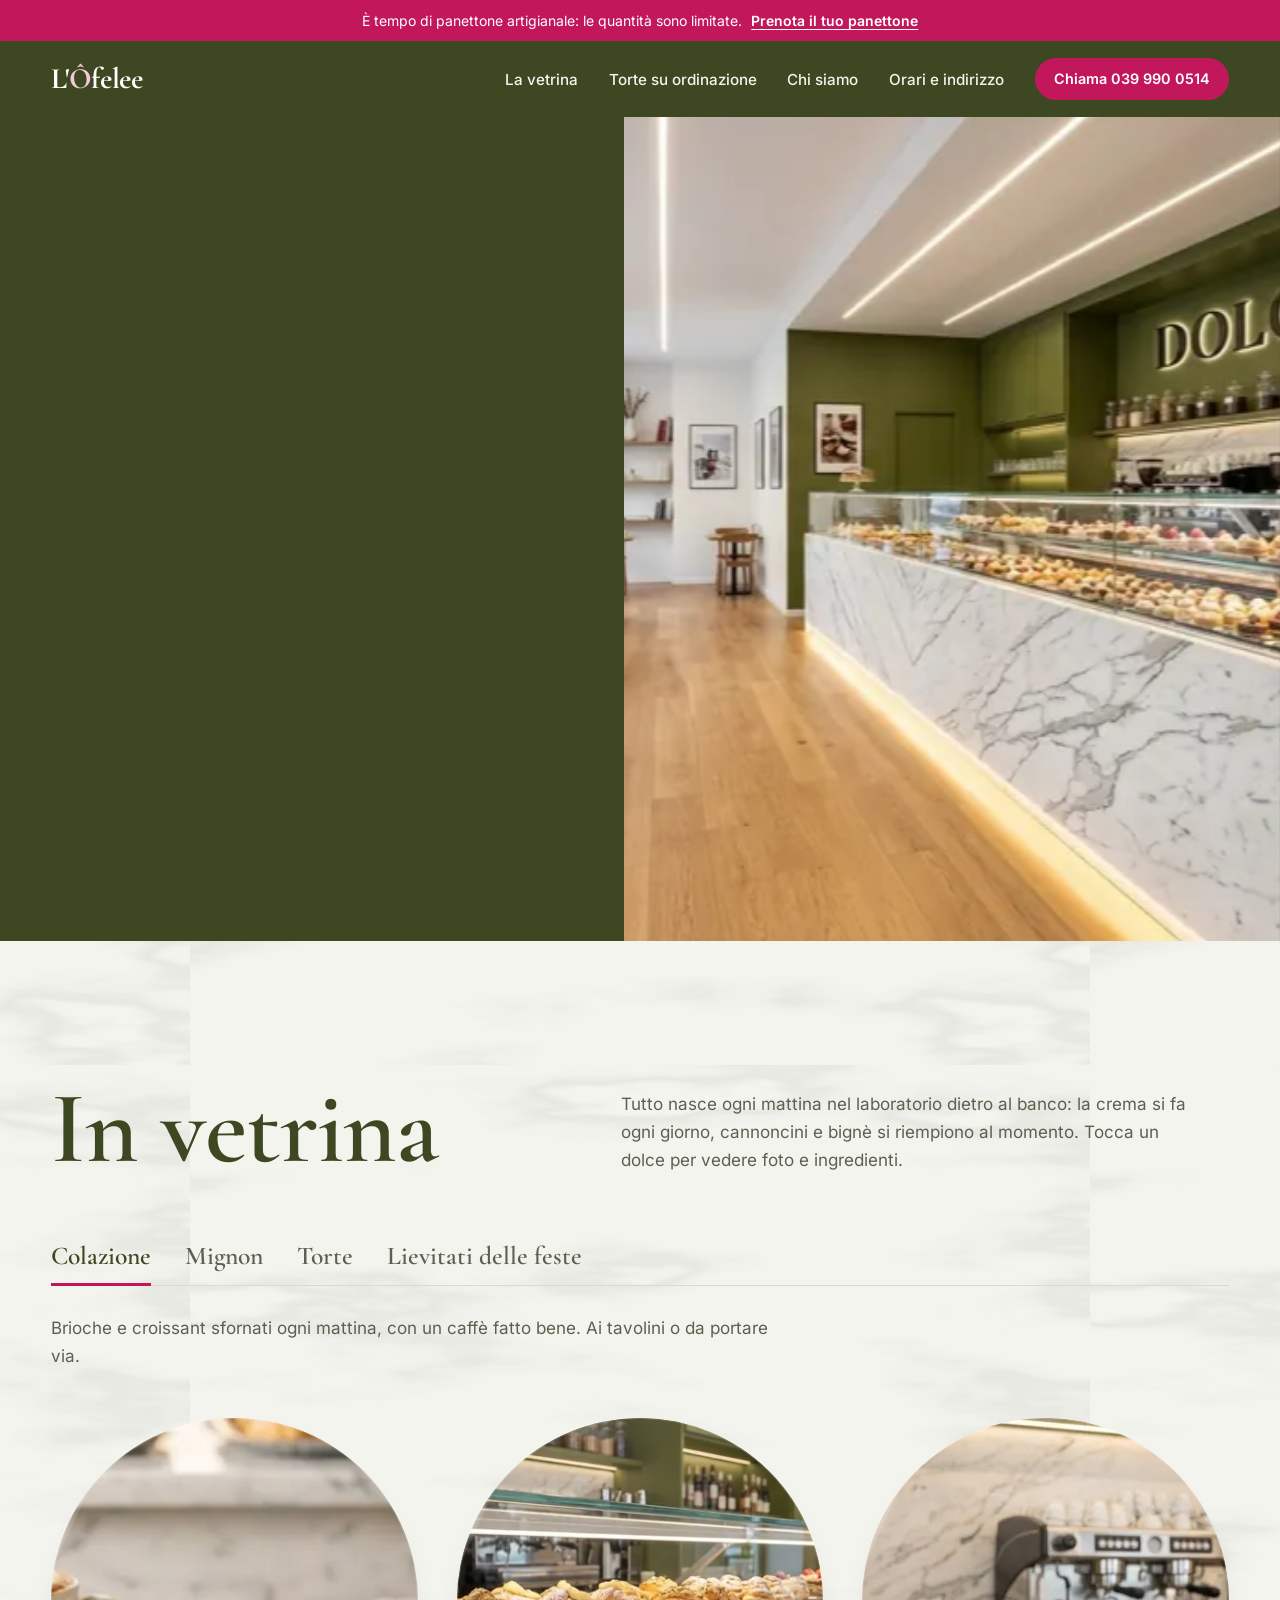
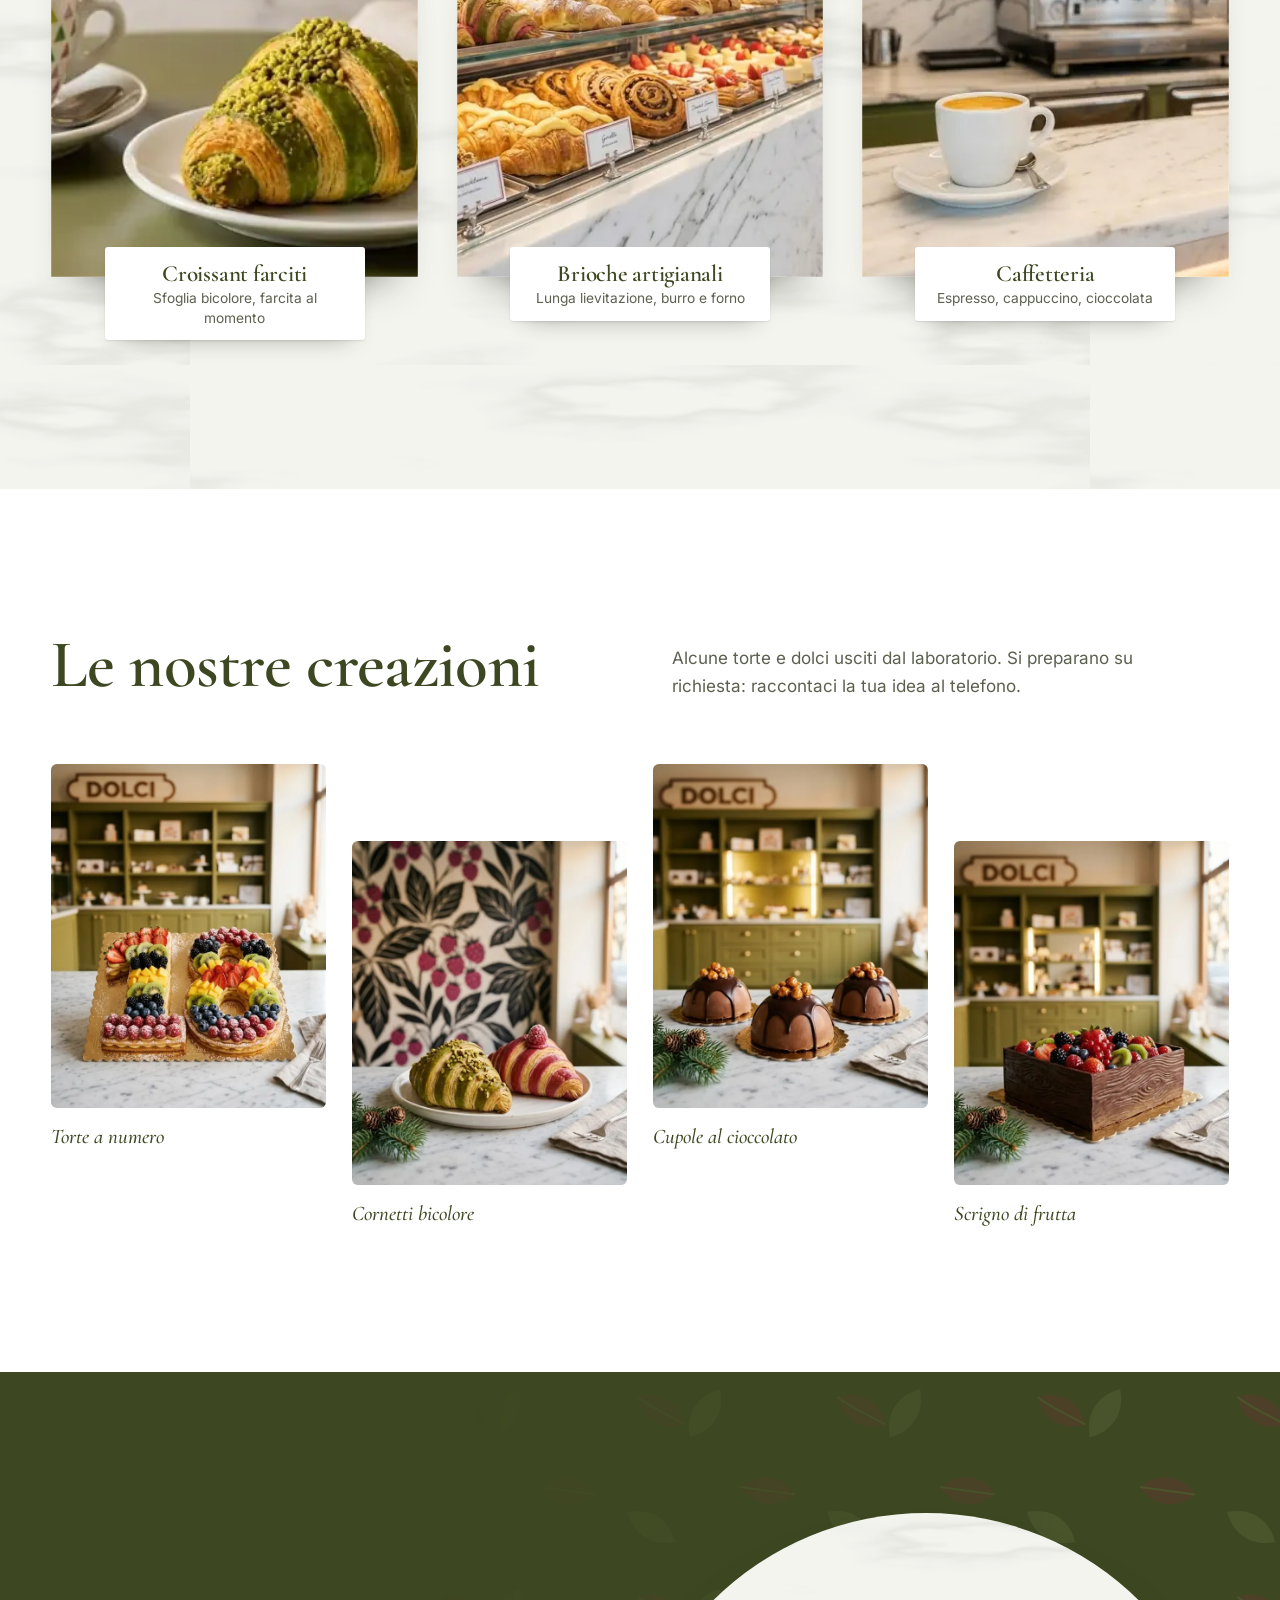
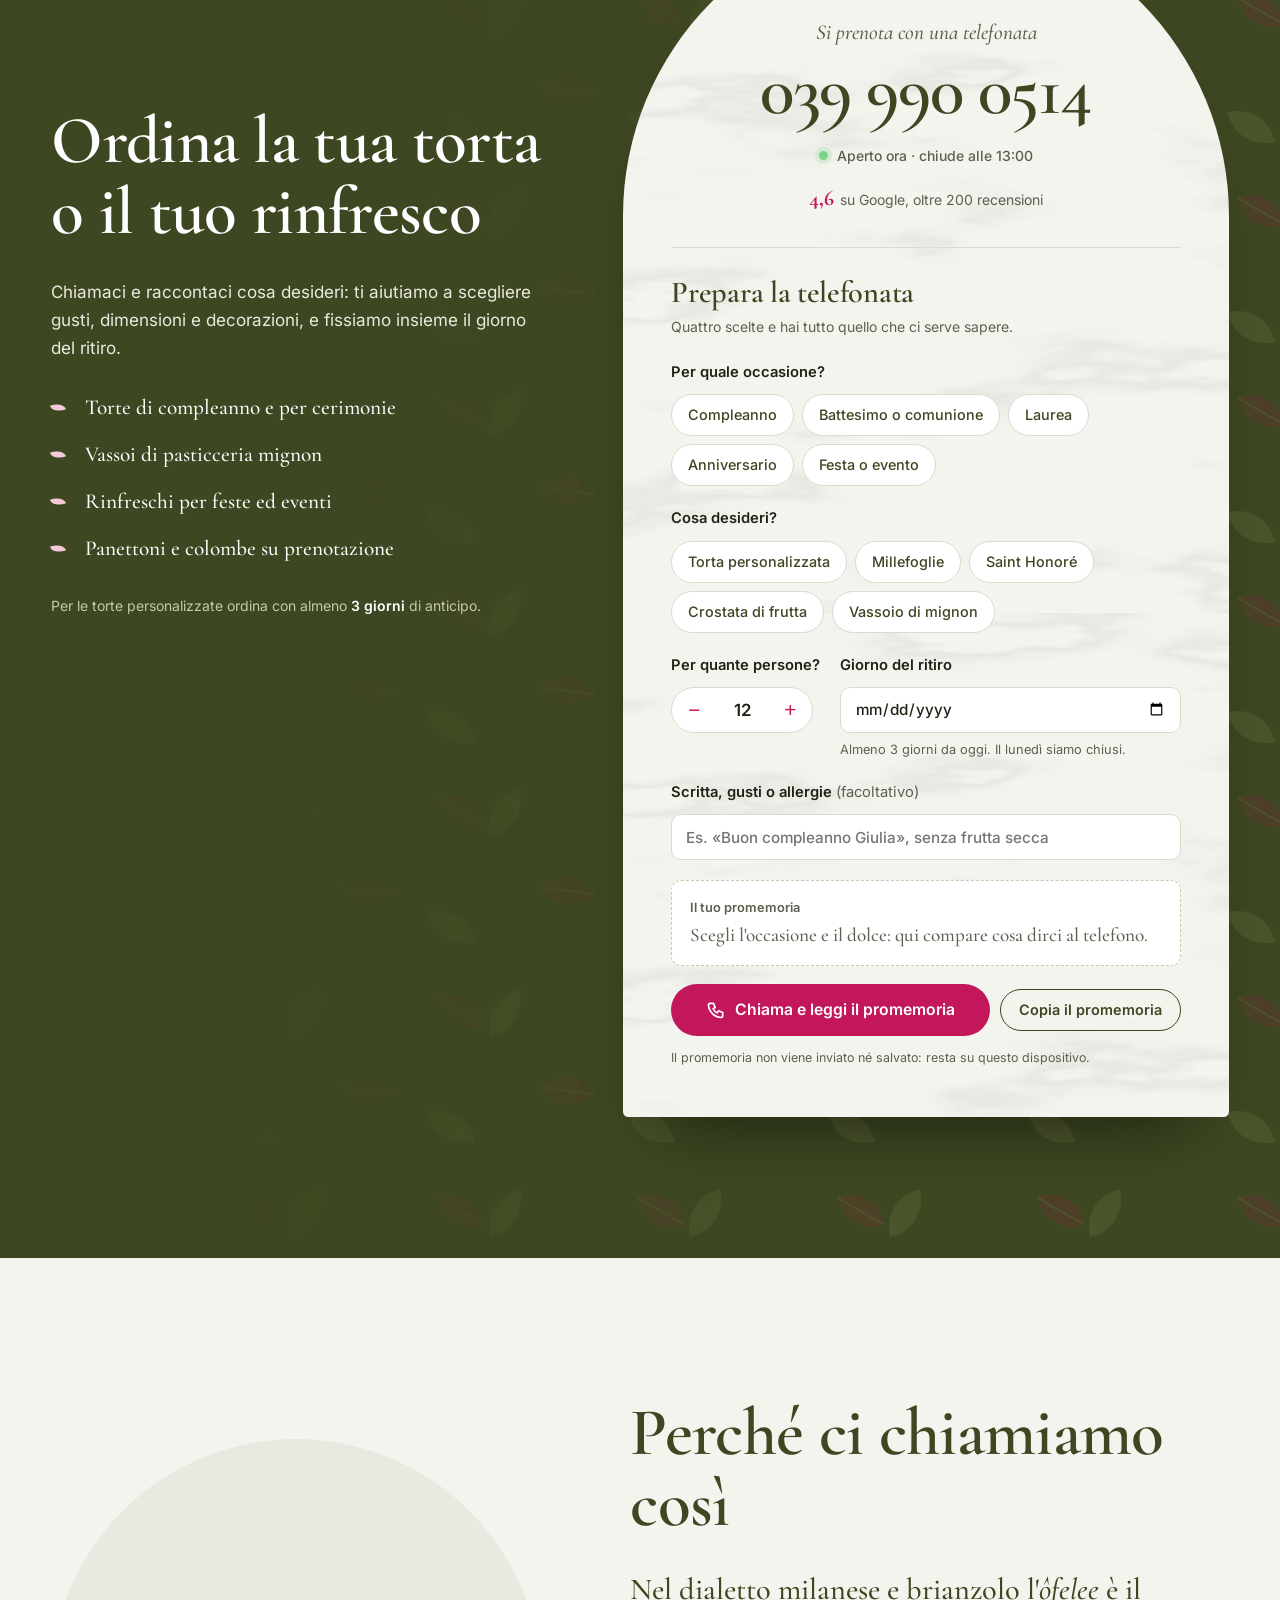
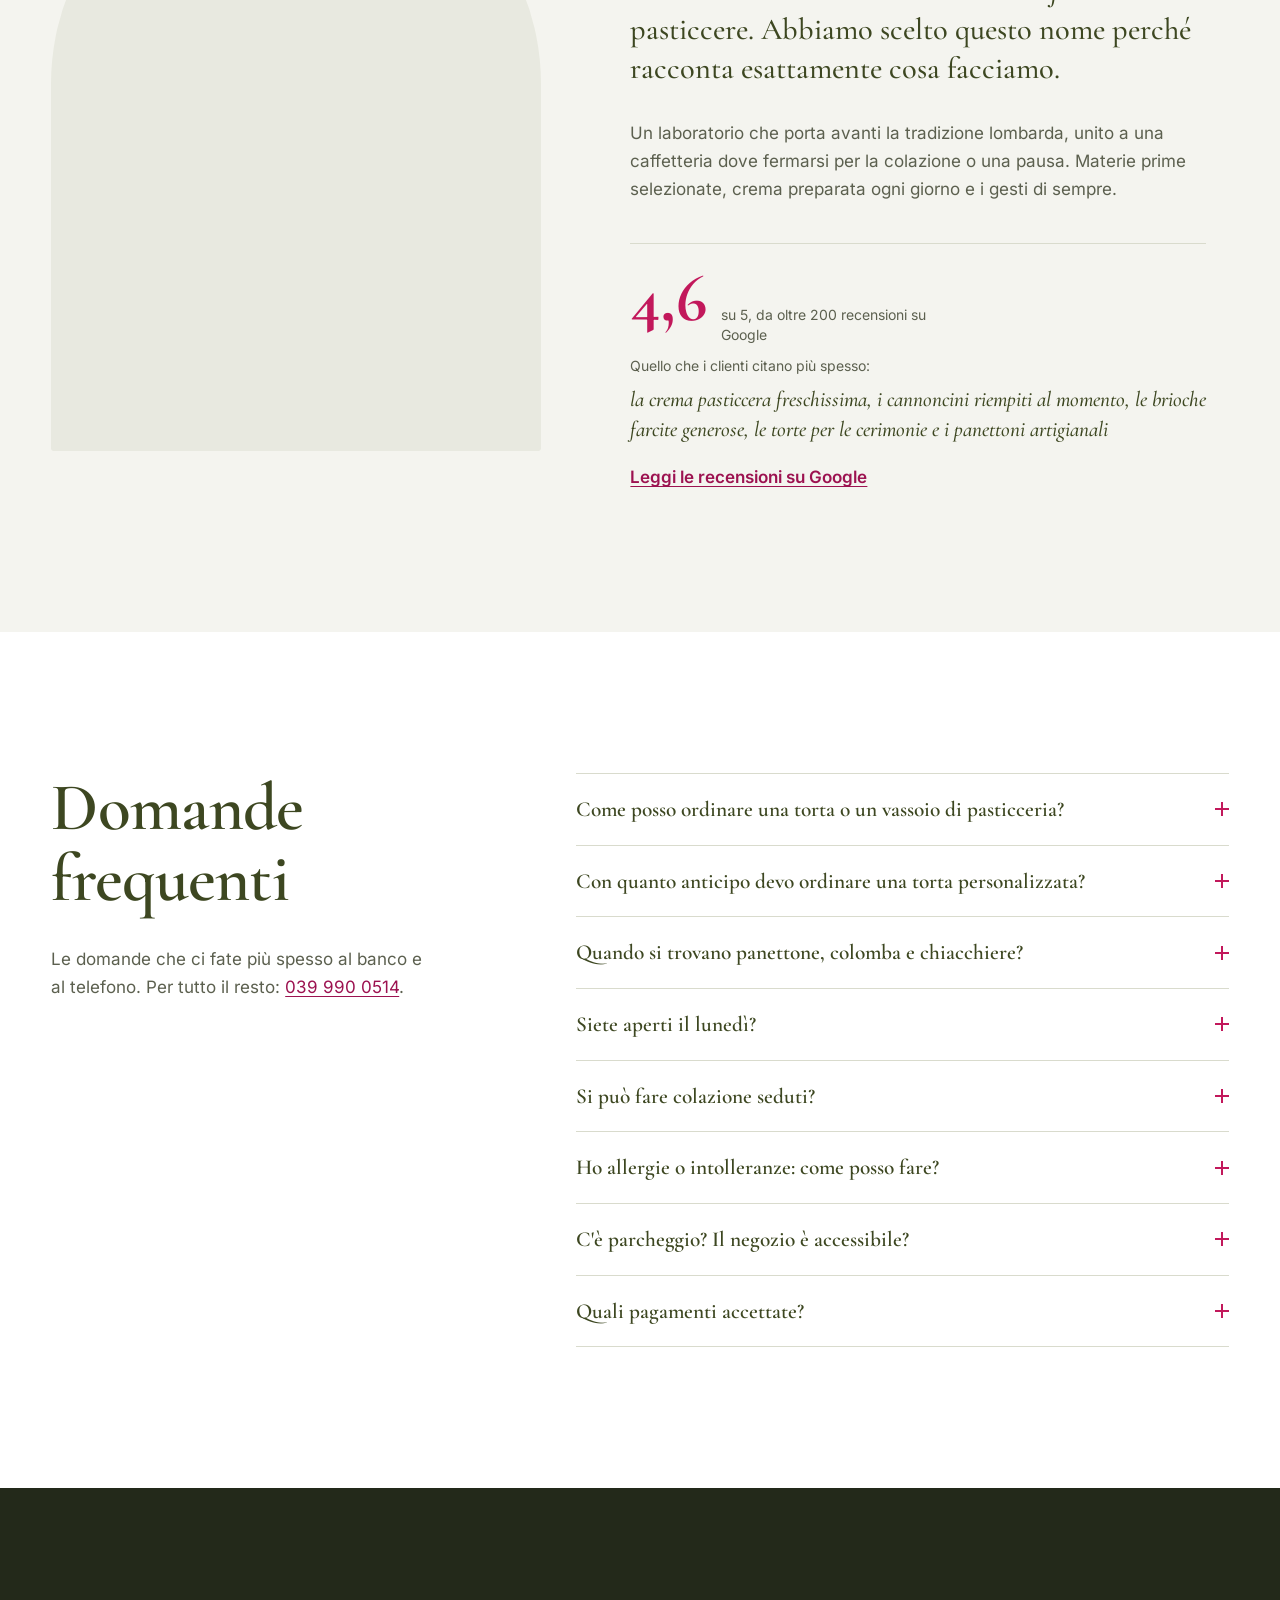
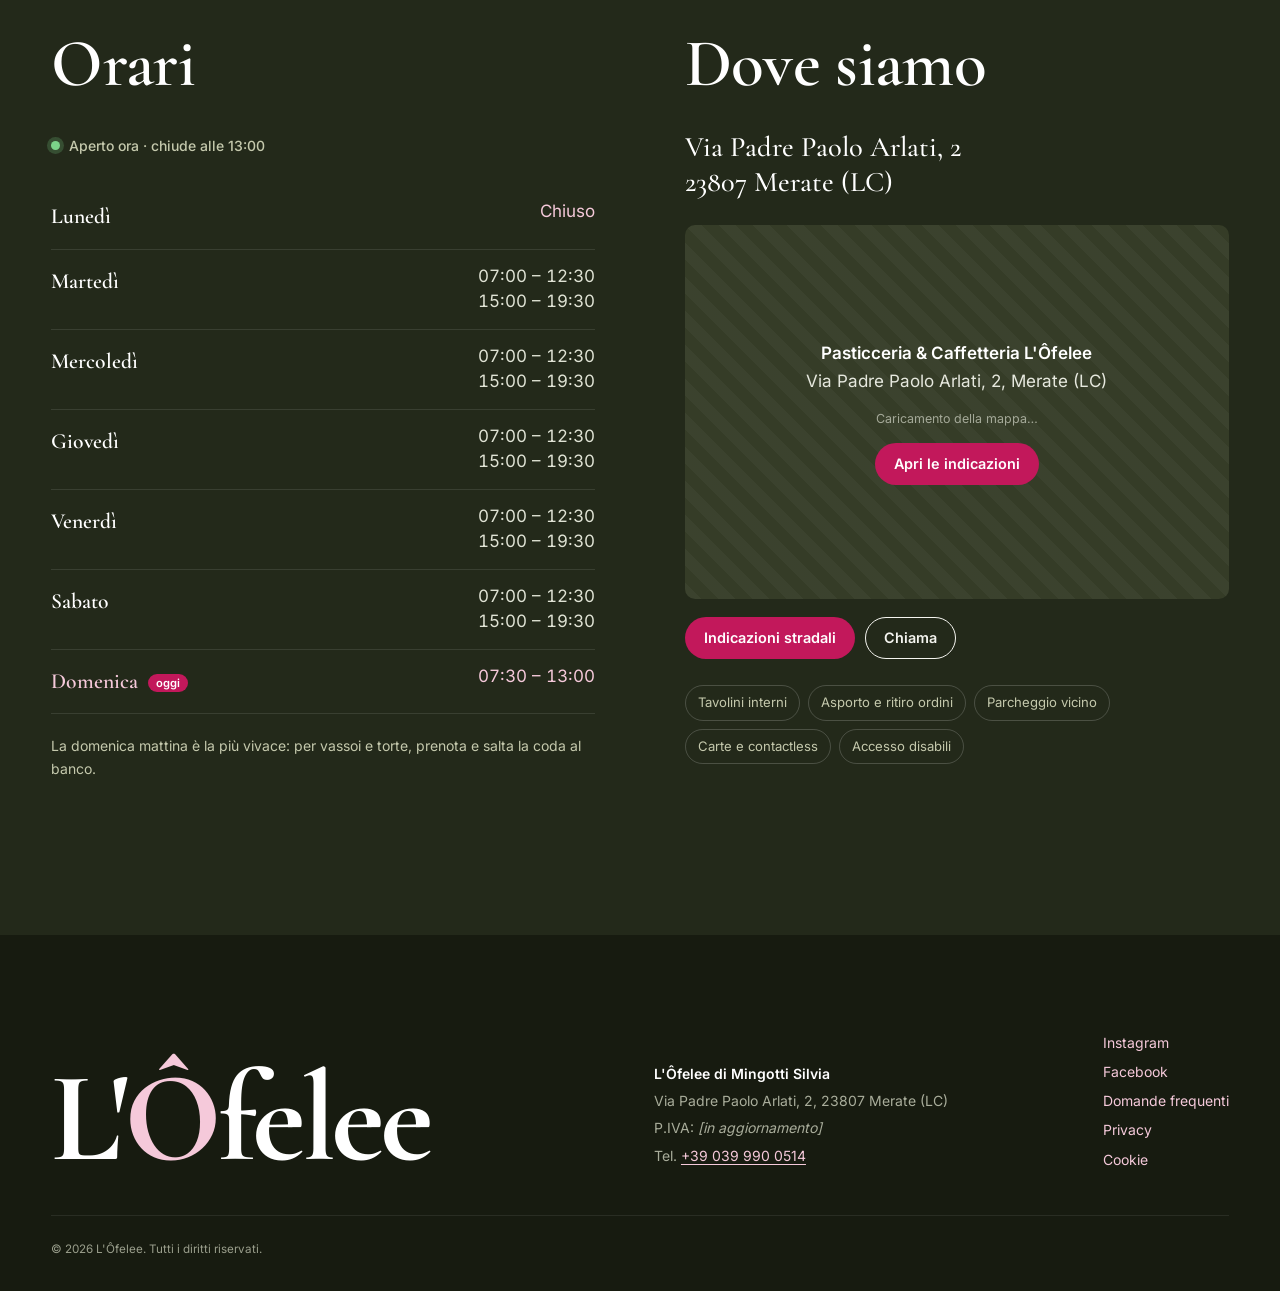
==== commit 2461fb0c: "Prepara la telefonata, barra stagionale e foto WebP - Ordine guidato: occasione, dolce, persone e gi" ====
--- a/index.html
+++ b/index.html
@@ -32,7 +32,7 @@
   <link rel="icon" href="img/icon-192.png" type="image/png" sizes="192x192">
   <link rel="apple-touch-icon" href="img/apple-touch-icon.png">
   <link rel="manifest" href="site.webmanifest">
-  <link rel="preload" href="img/hero-bg.jpg" as="image" fetchpriority="high">
+  <link rel="preload" as="image" type="image/webp" imagesrcset="img/hero-bg-sm.webp 800w, img/hero-bg.webp 1376w" imagesizes="(max-width: 900px) 100vw, 52vw" fetchpriority="high">
   <link rel="preload" href="fonts/cormorant-garamond-latin-600-normal.woff2" as="font" type="font/woff2" crossorigin>
   <link rel="stylesheet" href="css/fonts.css">
   <link rel="stylesheet" href="css/style.css">
@@ -210,6 +210,11 @@
     </p>
   </div>
 
+  <!-- Barra stagionale: compare da sola a Natale, Carnevale e Pasqua -->
+  <aside class="season-bar" data-season-bar aria-label="Avviso di stagione" hidden>
+    <p><span data-season-bar-text></span> <a href="#torte" data-season-bar-link>Prenota</a></p>
+  </aside>
+
   <!-- ============ HEADER ============ -->
   <header class="site-header" id="top">
     <div class="header-inner">
@@ -250,7 +255,7 @@
         <p class="open-status" data-open-status>&nbsp;</p>
       </div>
       <div class="hero-media">
-        <img class="crop-hero-bg" src="img/hero-bg.jpg" width="1376" height="768" fetchpriority="high" alt="Il bancone in marmo con le paste in vetrina e la scritta Dolci sulla parete verde">
+        <picture><source type="image/webp" srcset="img/hero-bg-sm.webp 800w, img/hero-bg.webp 1376w" sizes="(max-width: 900px) 100vw, 52vw"><img class="crop-hero-bg" src="img/hero-bg.jpg" width="1376" height="768" fetchpriority="high" alt="Il bancone in marmo con le paste in vetrina e la scritta Dolci sulla parete verde"></picture>
         <a class="hero-seal" href="https://www.google.com/maps/search/?api=1&amp;query=Pasticceria+L%27Ofelee+Via+Arlati+2+Merate" target="_blank" rel="noopener noreferrer" aria-label="Valutazione 4,6 su 5 su Google, oltre 200 recensioni. Leggi le recensioni">
           <strong>4,6</strong>
           <span class="stars" aria-hidden="true">★★★★★</span>
@@ -278,7 +283,7 @@
           <p class="panel-intro">Brioche e croissant sfornati ogni mattina, con un caffè fatto bene. Ai tavolini o da portare via.</p>
           <div class="cards">
             <article class="card" data-product="croissant">
-              <div class="card-img"><img class="crop-croissant" src="img/colazione.jpg" width="1200" height="896" alt="" loading="lazy"></div>
+              <div class="card-img"><picture><source type="image/webp" srcset="img/colazione-sm.webp 800w, img/colazione.webp 1200w" sizes="(max-width: 560px) 46vw, 300px"><img class="crop-croissant" src="img/colazione.jpg" width="1200" height="896" alt="" loading="lazy"></picture></div>
               <div class="card-body">
                 <h3>Croissant farciti</h3>
                 <p>Sfoglia bicolore, farcita al momento</p>
@@ -286,7 +291,7 @@
               <button type="button" class="card-hit" data-open-product="croissant" aria-haspopup="dialog" aria-label="Apri Croissant farciti: foto e ingredienti"></button>
             </article>
             <article class="card" data-product="brioche">
-              <div class="card-img"><img class="crop-brioche" src="img/brioche.jpg" width="1200" height="896" alt="" loading="lazy"></div>
+              <div class="card-img"><picture><source type="image/webp" srcset="img/brioche-sm.webp 800w, img/brioche.webp 1200w" sizes="(max-width: 560px) 46vw, 300px"><img class="crop-brioche" src="img/brioche.jpg" width="1200" height="896" alt="" loading="lazy"></picture></div>
               <div class="card-body">
                 <h3>Brioche artigianali</h3>
                 <p>Lunga lievitazione, burro e forno</p>
@@ -294,7 +299,7 @@
               <button type="button" class="card-hit" data-open-product="brioche" aria-haspopup="dialog" aria-label="Apri Brioche artigianali: foto e ingredienti"></button>
             </article>
             <article class="card" data-product="caffe">
-              <div class="card-img"><img class="crop-caffe" src="img/caffe.jpg" width="1200" height="896" alt="" loading="lazy"></div>
+              <div class="card-img"><picture><source type="image/webp" srcset="img/caffe-sm.webp 800w, img/caffe.webp 1200w" sizes="(max-width: 560px) 46vw, 300px"><img class="crop-caffe" src="img/caffe.jpg" width="1200" height="896" alt="" loading="lazy"></picture></div>
               <div class="card-body">
                 <h3>Caffetteria</h3>
                 <p>Espresso, cappuccino, cioccolata</p>
@@ -307,7 +312,7 @@
           <p class="panel-intro">La pasticceria fresca per cui ci conoscono: per il vassoio della domenica, un pranzo in famiglia o un regalo. <a href="#torte">Prenota il vassoio</a> e lo trovi pronto.</p>
           <div class="cards">
             <article class="card" data-product="cannoncini">
-              <div class="card-img"><img class="crop-cannoncini" src="img/cannoncini.jpg" width="1200" height="896" alt="" loading="lazy"></div>
+              <div class="card-img"><picture><source type="image/webp" srcset="img/cannoncini-sm.webp 800w, img/cannoncini.webp 1200w" sizes="(max-width: 560px) 46vw, 300px"><img class="crop-cannoncini" src="img/cannoncini.jpg" width="1200" height="896" alt="" loading="lazy"></picture></div>
               <div class="card-body">
                 <h3>Cannoncini</h3>
                 <p>Riempiti di crema al momento</p>
@@ -315,7 +320,7 @@
               <button type="button" class="card-hit" data-open-product="cannoncini" aria-haspopup="dialog" aria-label="Apri Cannoncini: foto e ingredienti"></button>
             </article>
             <article class="card" data-product="bigne">
-              <div class="card-img"><img class="crop-bigne" src="img/bigne.jpg" width="1200" height="896" alt="" loading="lazy"></div>
+              <div class="card-img"><picture><source type="image/webp" srcset="img/bigne-sm.webp 800w, img/bigne.webp 1200w" sizes="(max-width: 560px) 46vw, 300px"><img class="crop-bigne" src="img/bigne.jpg" width="1200" height="896" alt="" loading="lazy"></picture></div>
               <div class="card-body">
                 <h3>Bignè</h3>
                 <p>Pasta choux, chantilly, cioccolato</p>
@@ -323,7 +328,7 @@
               <button type="button" class="card-hit" data-open-product="bigne" aria-haspopup="dialog" aria-label="Apri Bignè: foto e ingredienti"></button>
             </article>
             <article class="card" data-product="tartellette">
-              <div class="card-img"><img class="crop-tartellette" src="img/tartellette.jpg" width="1200" height="896" alt="" loading="lazy"></div>
+              <div class="card-img"><picture><source type="image/webp" srcset="img/tartellette-sm.webp 800w, img/tartellette.webp 1200w" sizes="(max-width: 560px) 46vw, 300px"><img class="crop-tartellette" src="img/tartellette.jpg" width="1200" height="896" alt="" loading="lazy"></picture></div>
               <div class="card-body">
                 <h3>Tartellette</h3>
                 <p>Frolla e frutti di bosco</p>
@@ -336,7 +341,7 @@
           <p class="panel-intro">Per compleanni, battesimi, comunioni, lauree e anniversari. Ogni torta si prepara su ordinazione: <a href="#torte">ordinala per telefono</a>.</p>
           <div class="cards">
             <article class="card" data-product="millefoglie">
-              <div class="card-img"><img class="crop-millefoglie" src="img/torte.jpg" width="1200" height="896" alt="" loading="lazy"></div>
+              <div class="card-img"><picture><source type="image/webp" srcset="img/torte-sm.webp 800w, img/torte.webp 1200w" sizes="(max-width: 560px) 46vw, 300px"><img class="crop-millefoglie" src="img/torte.jpg" width="1200" height="896" alt="" loading="lazy"></picture></div>
               <div class="card-body">
                 <h3>Millefoglie</h3>
                 <p>Sfoglia, chantilly, fragole</p>
@@ -344,7 +349,7 @@
               <button type="button" class="card-hit" data-open-product="millefoglie" aria-haspopup="dialog" aria-label="Apri Millefoglie: foto e ingredienti"></button>
             </article>
             <article class="card" data-product="saint-honore">
-              <div class="card-img"><img class="crop-saint-honore" src="img/saint-honore.jpg" width="1200" height="896" alt="" loading="lazy"></div>
+              <div class="card-img"><picture><source type="image/webp" srcset="img/saint-honore-sm.webp 800w, img/saint-honore.webp 1200w" sizes="(max-width: 560px) 46vw, 300px"><img class="crop-saint-honore" src="img/saint-honore.jpg" width="1200" height="896" alt="" loading="lazy"></picture></div>
               <div class="card-body">
                 <h3>Saint Honoré</h3>
                 <p>Bignè caramellati e chantilly</p>
@@ -352,7 +357,7 @@
               <button type="button" class="card-hit" data-open-product="saint-honore" aria-haspopup="dialog" aria-label="Apri Saint Honoré: foto e ingredienti"></button>
             </article>
             <article class="card" data-product="crostata">
-              <div class="card-img"><img class="crop-crostata" src="img/crostata.jpg" width="1200" height="896" alt="" loading="lazy"></div>
+              <div class="card-img"><picture><source type="image/webp" srcset="img/crostata-sm.webp 800w, img/crostata.webp 1200w" sizes="(max-width: 560px) 46vw, 300px"><img class="crop-crostata" src="img/crostata.jpg" width="1200" height="896" alt="" loading="lazy"></picture></div>
               <div class="card-body">
                 <h3>Crostata di frutta</h3>
                 <p>Frolla, crema, fragole</p>
@@ -360,7 +365,7 @@
               <button type="button" class="card-hit" data-open-product="crostata" aria-haspopup="dialog" aria-label="Apri Crostata di frutta: foto e ingredienti"></button>
             </article>
             <article class="card" data-product="torta-compleanno">
-              <div class="card-img"><img class="crop-torta-compleanno" src="img/torta-compleanno.jpg" width="1200" height="896" alt="" loading="lazy"></div>
+              <div class="card-img"><picture><source type="image/webp" srcset="img/torta-compleanno-sm.webp 800w, img/torta-compleanno.webp 1200w" sizes="(max-width: 560px) 46vw, 300px"><img class="crop-torta-compleanno" src="img/torta-compleanno.jpg" width="1200" height="896" alt="" loading="lazy"></picture></div>
               <div class="card-body">
                 <h3>Torta su misura</h3>
                 <p>Gusti e decorazioni per la festa</p>
@@ -374,7 +379,7 @@
           <p class="season-banner" data-season-banner hidden></p>
           <div class="cards">
             <article class="card" data-product="panettone" data-season="natale">
-              <div class="card-img"><img class="crop-panettone" src="img/panettone.jpg" width="1200" height="896" alt="" loading="lazy"></div>
+              <div class="card-img"><picture><source type="image/webp" srcset="img/panettone-sm.webp 800w, img/panettone.webp 1200w" sizes="(max-width: 560px) 46vw, 300px"><img class="crop-panettone" src="img/panettone.jpg" width="1200" height="896" alt="" loading="lazy"></picture></div>
               <div class="card-body">
                   <span class="badge" data-badge>Novembre – Epifania</span>
                 <h3>Panettone</h3>
@@ -383,7 +388,7 @@
               <button type="button" class="card-hit" data-open-product="panettone" aria-haspopup="dialog" aria-label="Apri Panettone: foto e ingredienti"></button>
             </article>
             <article class="card" data-product="chiacchiere" data-season="carnevale">
-              <div class="card-img"><img class="crop-chiacchiere" src="img/chiacchiere.jpg" width="1200" height="896" alt="" loading="lazy"></div>
+              <div class="card-img"><picture><source type="image/webp" srcset="img/chiacchiere-sm.webp 800w, img/chiacchiere.webp 1200w" sizes="(max-width: 560px) 46vw, 300px"><img class="crop-chiacchiere" src="img/chiacchiere.jpg" width="1200" height="896" alt="" loading="lazy"></picture></div>
               <div class="card-body">
                   <span class="badge" data-badge>Carnevale ambrosiano</span>
                 <h3>Chiacchiere</h3>
@@ -392,7 +397,7 @@
               <button type="button" class="card-hit" data-open-product="chiacchiere" aria-haspopup="dialog" aria-label="Apri Chiacchiere: foto e ingredienti"></button>
             </article>
             <article class="card" data-product="colomba" data-season="pasqua">
-              <div class="card-img"><img class="crop-colomba" src="img/colomba.jpg" width="1200" height="896" alt="" loading="lazy"></div>
+              <div class="card-img"><picture><source type="image/webp" srcset="img/colomba-sm.webp 800w, img/colomba.webp 1200w" sizes="(max-width: 560px) 46vw, 300px"><img class="crop-colomba" src="img/colomba.jpg" width="1200" height="896" alt="" loading="lazy"></picture></div>
               <div class="card-body">
                   <span class="badge" data-badge>Pasqua</span>
                 <h3>Colomba</h3>
@@ -414,22 +419,22 @@
         </header>
         <div class="gallery-grid">
           <figure class="gallery-item" data-product="creazione-numero">
-            <div class="gallery-img"><img src="img/creazione-numero.jpg" width="928" height="1152" alt="Torta a forma di numero con frutta fresca" loading="lazy"></div>
+            <div class="gallery-img"><picture><source type="image/webp" srcset="img/creazione-numero-sm.webp 640w, img/creazione-numero.webp 928w" sizes="(max-width: 1080px) 46vw, 290px"><img src="img/creazione-numero.jpg" width="928" height="1152" alt="Torta a forma di numero con frutta fresca" loading="lazy"></picture></div>
             <figcaption>Torte a numero</figcaption>
             <button type="button" class="card-hit" data-open-product="creazione-numero" aria-haspopup="dialog" aria-label="Apri Torte a numero: foto e ingredienti"></button>
           </figure>
           <figure class="gallery-item" data-product="creazione-cornetti">
-            <div class="gallery-img"><img src="img/creazione-cornetti.jpg" width="928" height="1152" alt="Cornetti bicolore al pistacchio e al lampone" loading="lazy"></div>
+            <div class="gallery-img"><picture><source type="image/webp" srcset="img/creazione-cornetti-sm.webp 640w, img/creazione-cornetti.webp 928w" sizes="(max-width: 1080px) 46vw, 290px"><img src="img/creazione-cornetti.jpg" width="928" height="1152" alt="Cornetti bicolore al pistacchio e al lampone" loading="lazy"></picture></div>
             <figcaption>Cornetti bicolore</figcaption>
             <button type="button" class="card-hit" data-open-product="creazione-cornetti" aria-haspopup="dialog" aria-label="Apri Cornetti bicolore: foto e ingredienti"></button>
           </figure>
           <figure class="gallery-item" data-product="creazione-cioccolato">
-            <div class="gallery-img"><img src="img/creazione-cioccolato.jpg" width="928" height="1152" alt="Cupole al cioccolato con nocciole caramellate" loading="lazy"></div>
+            <div class="gallery-img"><picture><source type="image/webp" srcset="img/creazione-cioccolato-sm.webp 640w, img/creazione-cioccolato.webp 928w" sizes="(max-width: 1080px) 46vw, 290px"><img src="img/creazione-cioccolato.jpg" width="928" height="1152" alt="Cupole al cioccolato con nocciole caramellate" loading="lazy"></picture></div>
             <figcaption>Cupole al cioccolato</figcaption>
             <button type="button" class="card-hit" data-open-product="creazione-cioccolato" aria-haspopup="dialog" aria-label="Apri Cupole al cioccolato: foto e ingredienti"></button>
           </figure>
           <figure class="gallery-item" data-product="creazione-frutta">
-            <div class="gallery-img"><img src="img/creazione-frutta.jpg" width="928" height="1152" alt="Torta di frutta fresca in scrigno di cioccolato" loading="lazy"></div>
+            <div class="gallery-img"><picture><source type="image/webp" srcset="img/creazione-frutta-sm.webp 640w, img/creazione-frutta.webp 928w" sizes="(max-width: 1080px) 46vw, 290px"><img src="img/creazione-frutta.jpg" width="928" height="1152" alt="Torta di frutta fresca in scrigno di cioccolato" loading="lazy"></picture></div>
             <figcaption>Scrigno di frutta</figcaption>
             <button type="button" class="card-hit" data-open-product="creazione-frutta" aria-haspopup="dialog" aria-label="Apri Scrigno di frutta: foto e ingredienti"></button>
           </figure>
@@ -456,18 +461,71 @@
           <p class="order-call-label">Si prenota con una telefonata</p>
           <a class="order-call-number" href="tel:+390399900514">039 990 0514</a>
           <p class="open-status" data-open-status>&nbsp;</p>
-          <a class="btn btn-accent btn-call" href="tel:+390399900514">
-            <svg viewBox="0 0 24 24" aria-hidden="true"><path d="M5 4h4l2 5-2.5 1.5a11 11 0 0 0 5 5L15 13l5 2v4a2 2 0 0 1-2 2A16 16 0 0 1 3 6a2 2 0 0 1 2-2"/></svg>
-            Chiama ora
-          </a>
-          <div class="order-call-tips">
-            <p>Per fare prima, tieni pronti:</p>
-            <ul>
-              <li>il dolce che desideri e per quante persone</li>
-              <li>il giorno del ritiro</li>
-              <li>gusti, scritta e allergie</li>
-            </ul>
-          </div>
+          <p class="order-proof"><strong>4,6</strong> su Google, oltre 200 recensioni</p>
+
+          <!-- Prepara la telefonata: nulla viene inviato o salvato,
+               il promemoria resta sul telefono di chi lo compila. -->
+          <form class="planner" data-planner novalidate aria-labelledby="planner-title">
+            <h3 id="planner-title" class="planner-title">Prepara la telefonata</h3>
+            <p class="planner-intro">Quattro scelte e hai tutto quello che ci serve sapere.</p>
+
+            <fieldset class="planner-step">
+              <legend>Per quale occasione?</legend>
+              <div class="chips">
+                <label><input type="radio" name="occasione" value="un compleanno"><span>Compleanno</span></label>
+                <label><input type="radio" name="occasione" value="un battesimo o una comunione"><span>Battesimo o comunione</span></label>
+                <label><input type="radio" name="occasione" value="una laurea"><span>Laurea</span></label>
+                <label><input type="radio" name="occasione" value="un anniversario"><span>Anniversario</span></label>
+                <label><input type="radio" name="occasione" value="una festa o un evento"><span>Festa o evento</span></label>
+              </div>
+            </fieldset>
+
+            <fieldset class="planner-step">
+              <legend>Cosa desideri?</legend>
+              <div class="chips">
+                <label><input type="radio" name="dolce" value="una torta personalizzata"><span>Torta personalizzata</span></label>
+                <label><input type="radio" name="dolce" value="una millefoglie"><span>Millefoglie</span></label>
+                <label><input type="radio" name="dolce" value="una Saint Honoré"><span>Saint Honoré</span></label>
+                <label><input type="radio" name="dolce" value="una crostata di frutta"><span>Crostata di frutta</span></label>
+                <label><input type="radio" name="dolce" value="un vassoio di mignon"><span>Vassoio di mignon</span></label>
+              </div>
+            </fieldset>
+
+            <div class="planner-row">
+              <div class="planner-step">
+                <label class="planner-label" for="pl-persone">Per quante persone?</label>
+                <div class="stepper">
+                  <button type="button" data-step="-2" aria-label="Due persone in meno">−</button>
+                  <input id="pl-persone" name="persone" type="number" inputmode="numeric" min="2" max="200" step="1" value="12">
+                  <button type="button" data-step="2" aria-label="Due persone in più">+</button>
+                </div>
+              </div>
+              <div class="planner-step">
+                <label class="planner-label" for="pl-data">Giorno del ritiro</label>
+                <input id="pl-data" name="data" type="date" aria-describedby="pl-data-hint">
+                <p class="planner-hint" id="pl-data-hint" data-date-hint>Almeno 3 giorni da oggi. Il lunedì siamo chiusi.</p>
+              </div>
+            </div>
+
+            <div class="planner-step">
+              <label class="planner-label" for="pl-note">Scritta, gusti o allergie <span>(facoltativo)</span></label>
+              <input id="pl-note" name="note" type="text" maxlength="140" autocomplete="off" placeholder="Es. «Buon compleanno Giulia», senza frutta secca">
+            </div>
+
+            <div class="memo" aria-live="polite">
+              <p class="memo-label">Il tuo promemoria</p>
+              <p class="memo-text" data-memo>Scegli l'occasione e il dolce: qui compare cosa dirci al telefono.</p>
+            </div>
+
+            <div class="planner-actions">
+              <a class="btn btn-accent btn-call" href="tel:+390399900514">
+                <svg viewBox="0 0 24 24" aria-hidden="true"><path d="M5 4h4l2 5-2.5 1.5a11 11 0 0 0 5 5L15 13l5 2v4a2 2 0 0 1-2 2A16 16 0 0 1 3 6a2 2 0 0 1 2-2"/></svg>
+                Chiama e leggi il promemoria
+              </a>
+              <button type="button" class="btn btn-line btn-small" data-copy-memo>Copia il promemoria</button>
+            </div>
+            <p class="planner-privacy">Il promemoria non viene inviato né salvato: resta su questo dispositivo.</p>
+          </form>
         </div>
       </div>
     </section>
@@ -475,7 +533,7 @@
     <!-- ============ CHI SIAMO ============ -->
     <section class="section about" id="chi-siamo" aria-labelledby="about-title">
       <div class="container about-grid">
-        <div class="about-media"><img class="crop-laboratorio" src="img/laboratorio.jpg" data-fallback="img/hero-bg.jpg" width="928" height="1152" loading="lazy" alt="Mani del pasticcere che sistemano le tartellette sul banco del laboratorio"></div>
+        <div class="about-media"><picture><source type="image/webp" srcset="img/laboratorio-sm.webp 640w, img/laboratorio.webp 928w" sizes="(max-width: 900px) 90vw, 480px"><img class="crop-laboratorio" src="img/laboratorio.jpg" data-fallback="img/hero-bg.jpg" width="928" height="1152" loading="lazy" alt="Mani del pasticcere che sistemano le tartellette sul banco del laboratorio"></picture></div>
         <div class="about-text">
           <h2 id="about-title">Perché ci chiamiamo così</h2>
           <p class="lead">Nel dialetto milanese e brianzolo l'<em>ôfelee</em> è il pasticcere. Abbiamo scelto questo nome perché racconta esattamente cosa facciamo.</p>
--- a/css/style.css
+++ b/css/style.css
@@ -73,6 +73,7 @@
 }
 
 img { max-width: 100%; display: block; }
+picture { display: contents; }
 a { color: var(--fucsia-scuro); text-underline-offset: 3px; }
 a[href^="tel:"] { white-space: nowrap; }
 a:hover { color: var(--oliva); }
@@ -158,6 +159,18 @@
 }
 .open-status.is-open::before { background: #7bd389; opacity: 1; box-shadow: 0 0 0 4px rgba(123, 211, 137, .22); }
 .open-status.is-closed::before { background: var(--cipria); opacity: 1; }
+
+/* ---------- Barra stagionale ---------- */
+.season-bar {
+  background: var(--fucsia);
+  color: #fff;
+  text-align: center;
+  font-size: var(--t-sm);
+  padding: 9px var(--gutter);
+}
+.season-bar p { margin: 0; }
+.season-bar a { color: #fff; font-weight: 600; text-decoration: underline; margin-left: .4em; white-space: nowrap; }
+.season-bar a:hover { color: var(--cipria); }
 
 /* ---------- Header ---------- */
 .site-header {
@@ -532,10 +545,11 @@
 }
 .order-grid {
   display: grid;
-  grid-template-columns: minmax(0, 1fr) minmax(0, 1fr);
-  gap: clamp(40px, 7vw, 110px);
-  align-items: center;
-}
+  grid-template-columns: minmax(0, .9fr) minmax(0, 1.1fr);
+  gap: clamp(40px, 6vw, 96px);
+  align-items: start;
+}
+.order-text { position: sticky; top: calc(var(--header-h) + 40px); padding-top: clamp(40px, 6vw, 96px); }
 .ordina h2 { color: #fff; }
 .order-text > p { max-width: 32rem; }
 .checklist { list-style: none; margin: 28px 0; padding: 0; display: grid; gap: 12px; }
@@ -587,6 +601,80 @@
 .order-call .open-status.is-closed::before { background: var(--fucsia); }
 .btn-call { width: 100%; max-width: 320px; }
 .btn-call svg { width: 20px; height: 20px; fill: none; stroke: currentColor; stroke-width: 2; stroke-linejoin: round; }
+.order-proof { margin: -8px 0 22px; font-size: var(--t-sm); color: var(--grigio); }
+.order-proof strong { font-family: var(--font-serif); font-size: 1.35rem; color: var(--fucsia); margin-right: 2px; }
+
+/* ---------- Prepara la telefonata ---------- */
+.planner {
+  margin-top: 30px;
+  padding-top: 28px;
+  border-top: 1px solid var(--riga);
+  text-align: left;
+}
+.planner-title { font-size: 1.9rem; margin-bottom: 4px; }
+.planner-intro { color: var(--grigio); font-size: var(--t-sm); margin-bottom: 22px; }
+.planner-step { border: 0; margin: 0 0 20px; padding: 0; min-width: 0; }
+.planner-step legend,
+.planner-label { display: block; padding: 0; margin-bottom: 10px; font-weight: 600; font-size: .92rem; color: var(--inchiostro); }
+.planner-label span { font-weight: 400; color: var(--grigio); }
+.chips { display: flex; flex-wrap: wrap; gap: 8px; }
+.chips label { position: relative; cursor: pointer; }
+.chips input { position: absolute; opacity: 0; inset: 0; margin: 0; cursor: pointer; }
+.chips span {
+  display: inline-flex;
+  align-items: center;
+  min-height: 42px;
+  padding: 0 16px;
+  border: 1.5px solid var(--riga);
+  border-radius: 999px;
+  background: var(--carta);
+  font-size: .9rem;
+  font-weight: 500;
+  color: var(--oliva);
+  transition: border-color .2s, background .2s, color .2s;
+}
+.chips label:hover span { border-color: var(--oliva-chiara); }
+.chips input:checked + span { background: var(--oliva); border-color: var(--oliva); color: #fff; }
+.chips input:focus-visible + span { outline: 3px solid var(--fucsia); outline-offset: 2px; }
+.planner-row { display: grid; grid-template-columns: auto 1fr; gap: 0 20px; }
+.stepper { display: inline-flex; align-items: center; border: 1.5px solid var(--riga); border-radius: 999px; background: var(--carta); }
+.stepper button { width: 44px; height: 44px; border: 0; background: none; font-size: 1.3rem; color: var(--fucsia); cursor: pointer; border-radius: 50%; }
+.stepper button:hover { background: var(--marmo-2); }
+.stepper input { width: 52px; border: 0; background: none; text-align: center; font: 600 1.05rem var(--font-sans); color: var(--inchiostro); -moz-appearance: textfield; appearance: textfield; }
+.stepper input::-webkit-inner-spin-button,
+.stepper input::-webkit-outer-spin-button { -webkit-appearance: none; margin: 0; }
+.planner input[type="date"],
+.planner input[type="text"] {
+  width: 100%;
+  min-height: 46px;
+  padding: 0 14px;
+  border: 1.5px solid var(--riga);
+  border-radius: 10px;
+  background: var(--carta);
+  font: 500 .95rem var(--font-sans);
+  color: var(--inchiostro);
+}
+.planner input:focus { border-color: var(--oliva); outline: none; box-shadow: 0 0 0 3px rgba(61, 71, 33, .15); }
+.planner input[aria-invalid="true"] { border-color: var(--fucsia); }
+.planner-hint { margin: 6px 0 0; font-size: .8rem; color: var(--grigio); }
+.planner-hint.is-error { color: var(--fucsia-scuro); font-weight: 500; }
+
+.memo {
+  margin: 6px 0 18px;
+  padding: 16px 18px;
+  border-radius: 10px;
+  background: var(--carta);
+  border: 1.5px dashed var(--salvia);
+}
+.memo-label { margin: 0 0 4px; font-size: .8rem; font-weight: 600; color: var(--grigio); }
+.memo-text { margin: 0; font-family: var(--font-serif); font-size: 1.2rem; line-height: 1.4; color: var(--grigio); }
+.memo-text.is-filled { color: var(--oliva); }
+.planner-actions { display: flex; flex-wrap: wrap; gap: 10px; align-items: center; }
+.planner-actions .btn-call { max-width: none; flex: 1 1 260px; }
+.planner-actions .btn-line { color: var(--oliva); }
+.planner-actions .btn-line:hover { background: var(--oliva); color: #fff; border-color: var(--oliva); }
+.planner-privacy { margin: 12px 0 0; font-size: .78rem; color: var(--grigio); }
+
 .order-call-tips {
   margin-top: 28px;
   padding-top: 22px;
@@ -781,7 +869,8 @@
   .hero-media img { transform: none; }
 
   .vetrina-head, .split-head, .order-grid, .about-grid, .faq-grid, .hours-grid { grid-template-columns: 1fr; }
-  .faq-head { position: static; }
+  .faq-head, .order-text { position: static; padding-top: 0; }
+  .planner-row { grid-template-columns: 1fr; }
   .about-media { max-width: 420px; }
   .footer-inner { grid-template-columns: 1fr 1fr; }
   .footer-mark { grid-column: 1 / -1; }
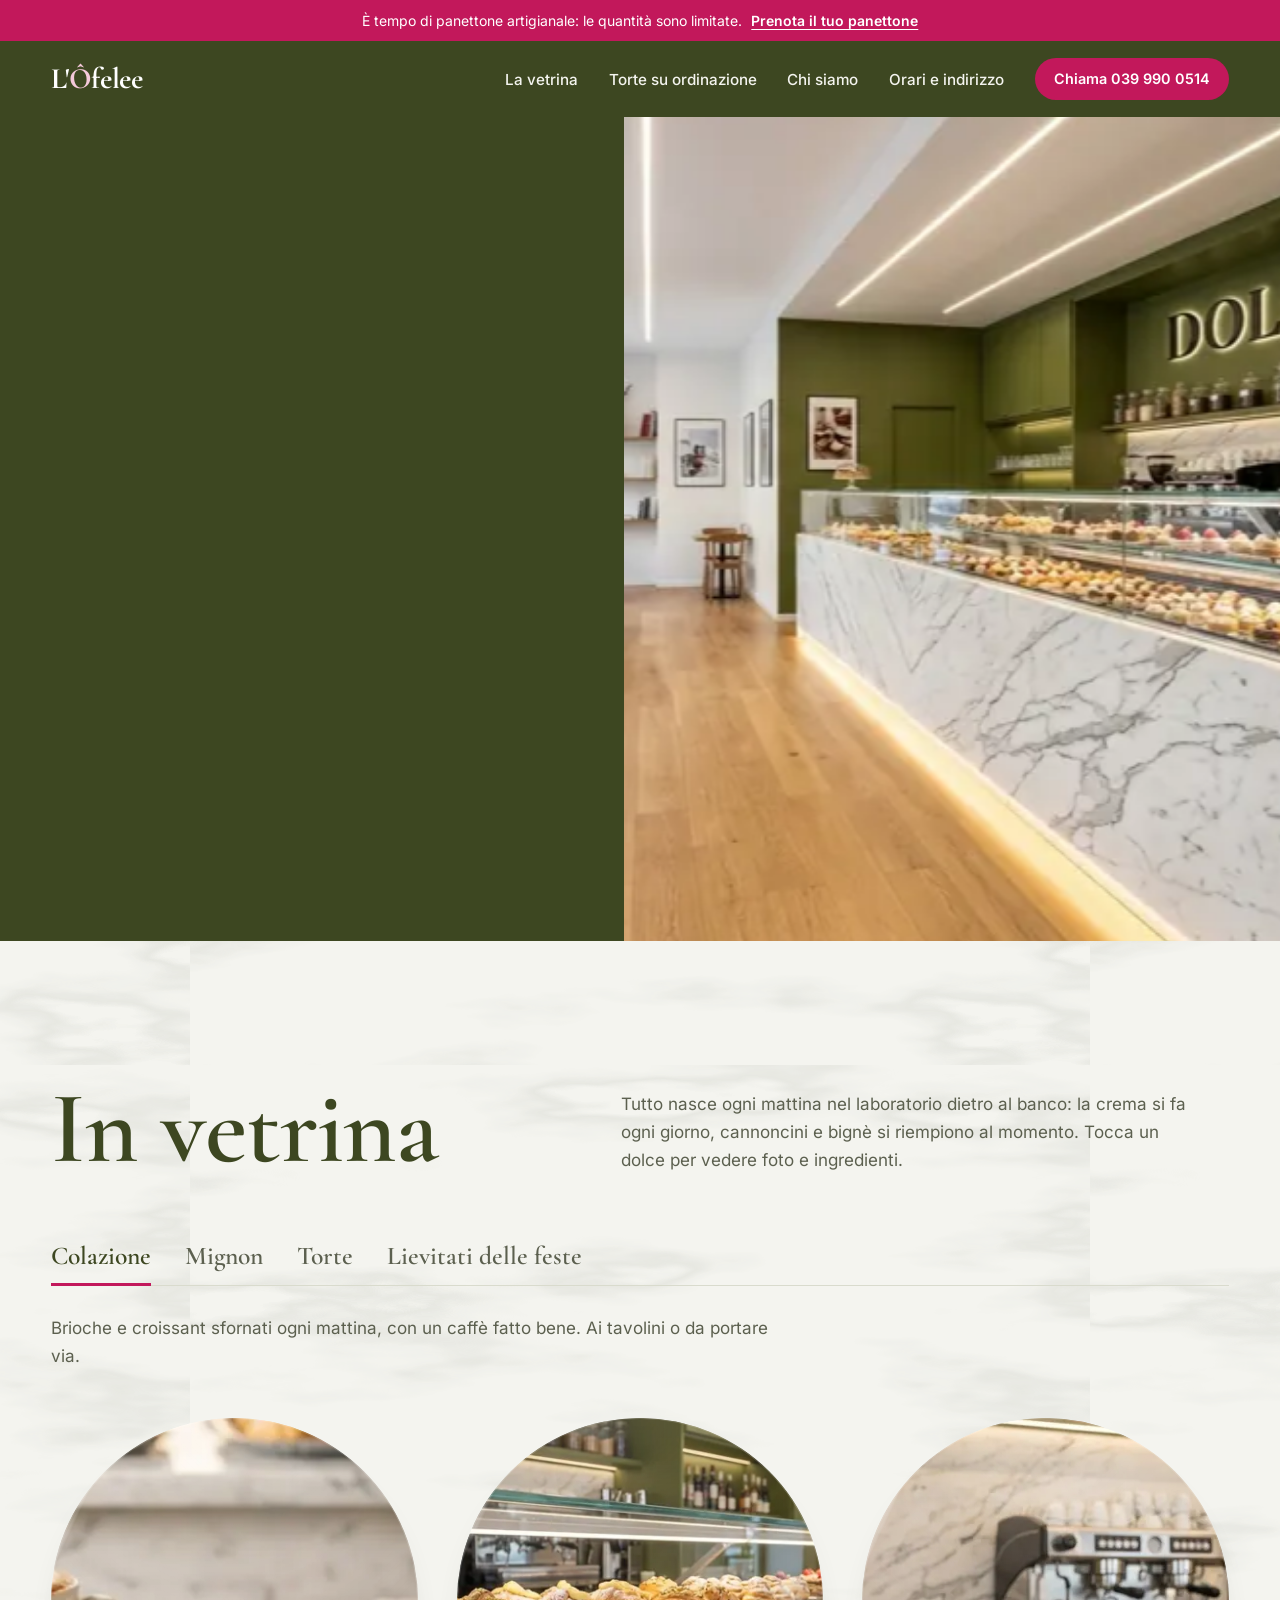
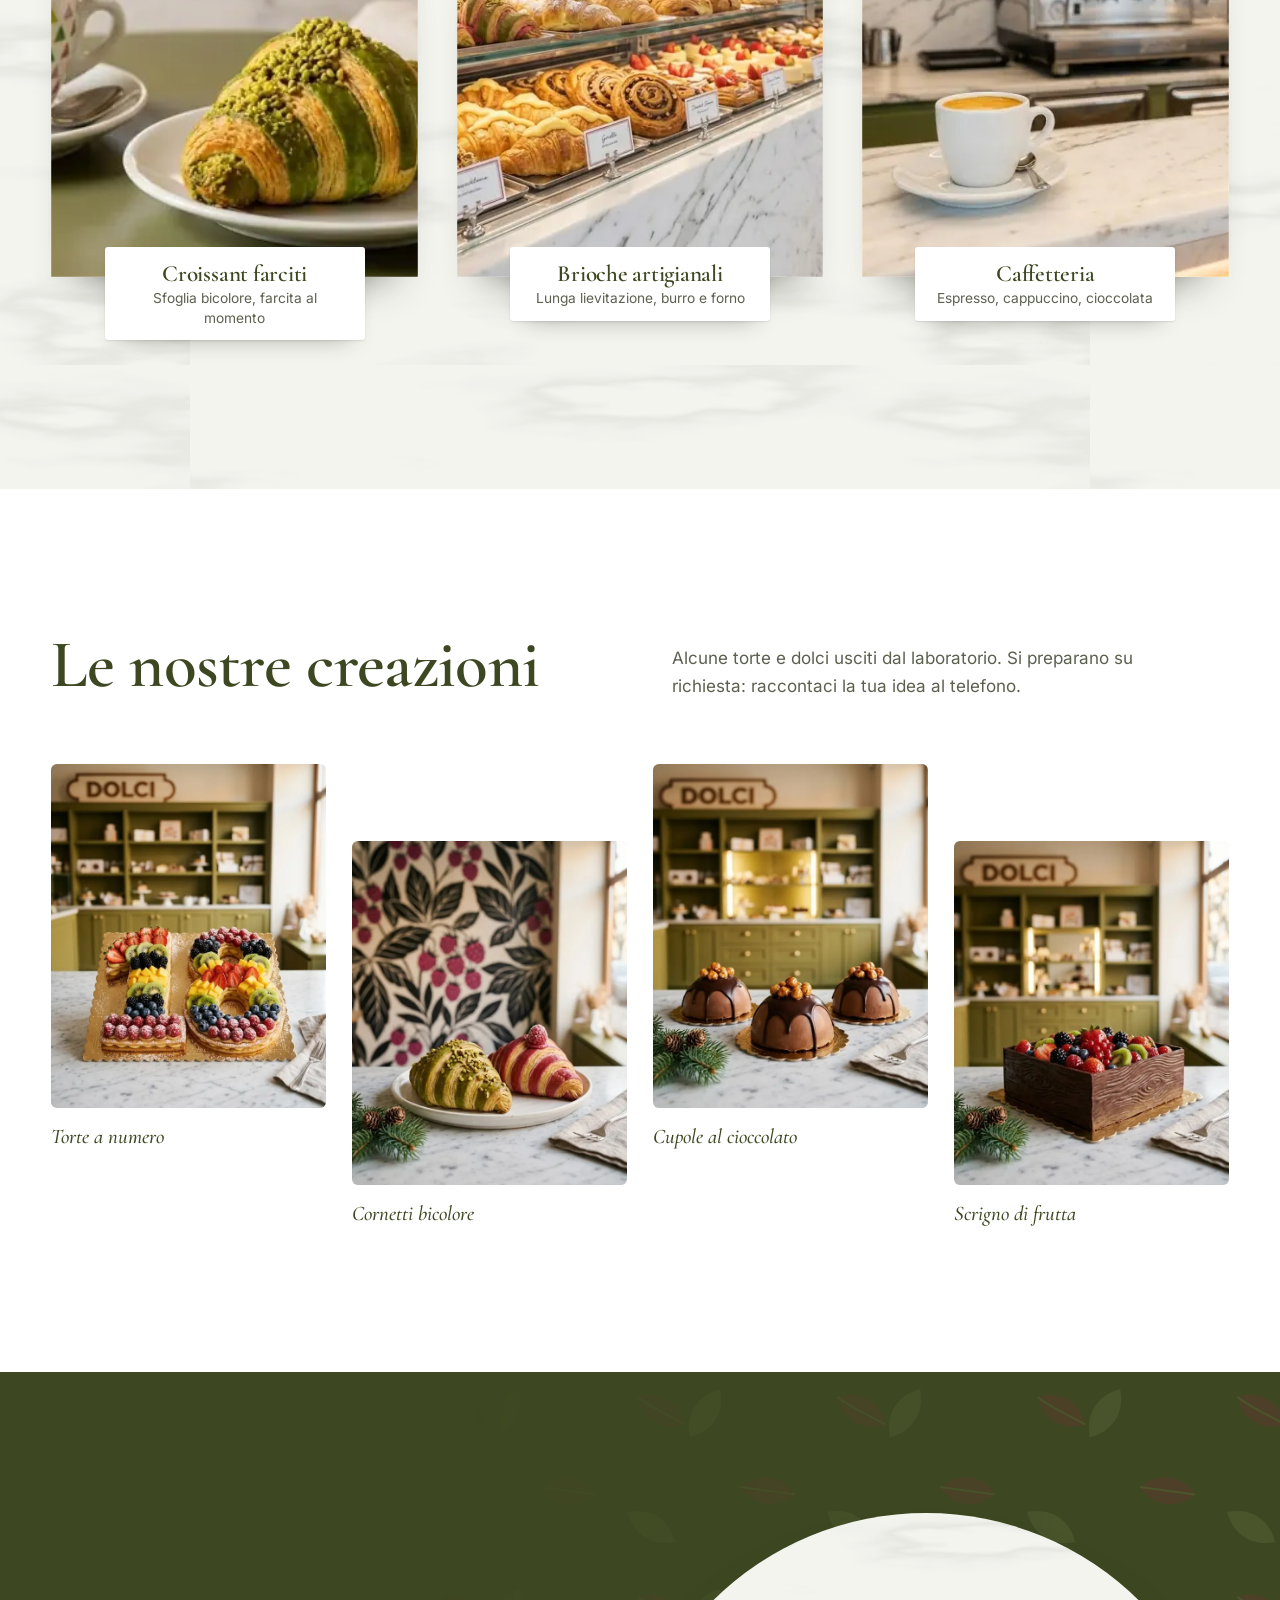
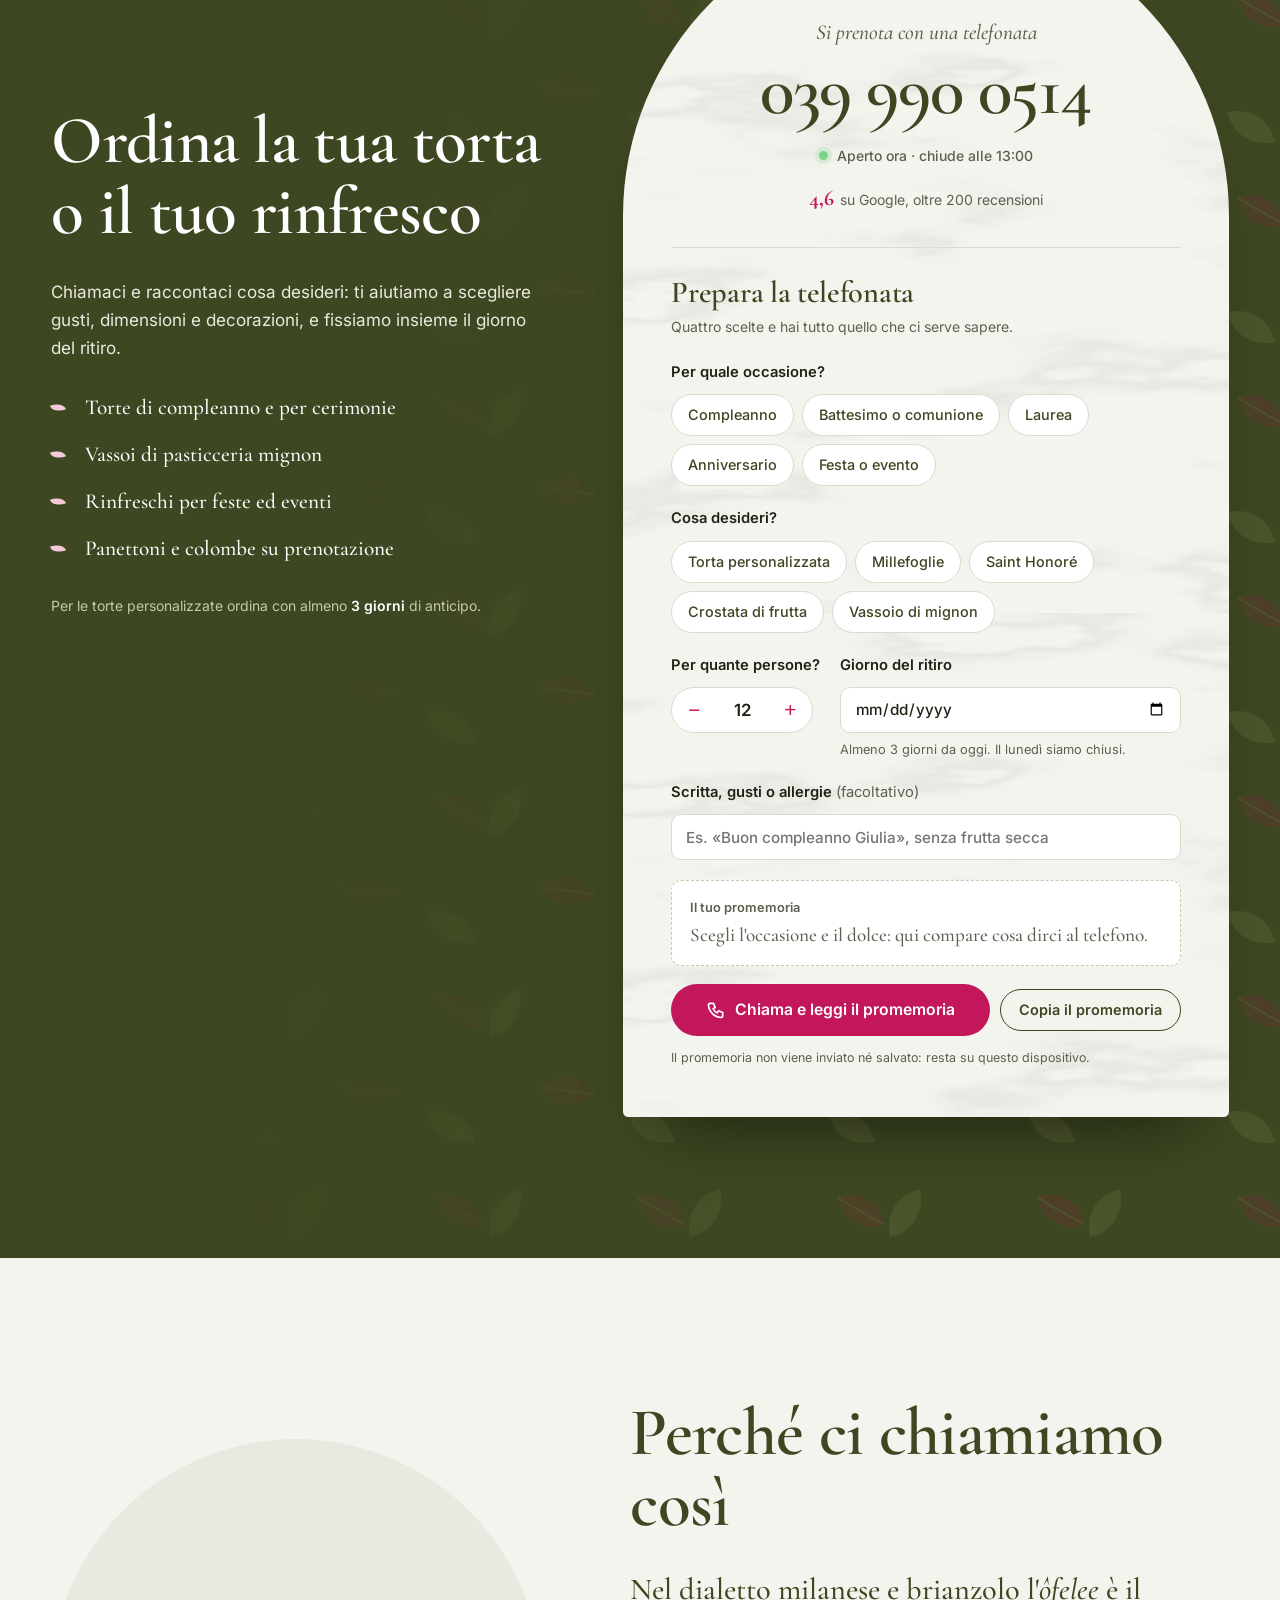
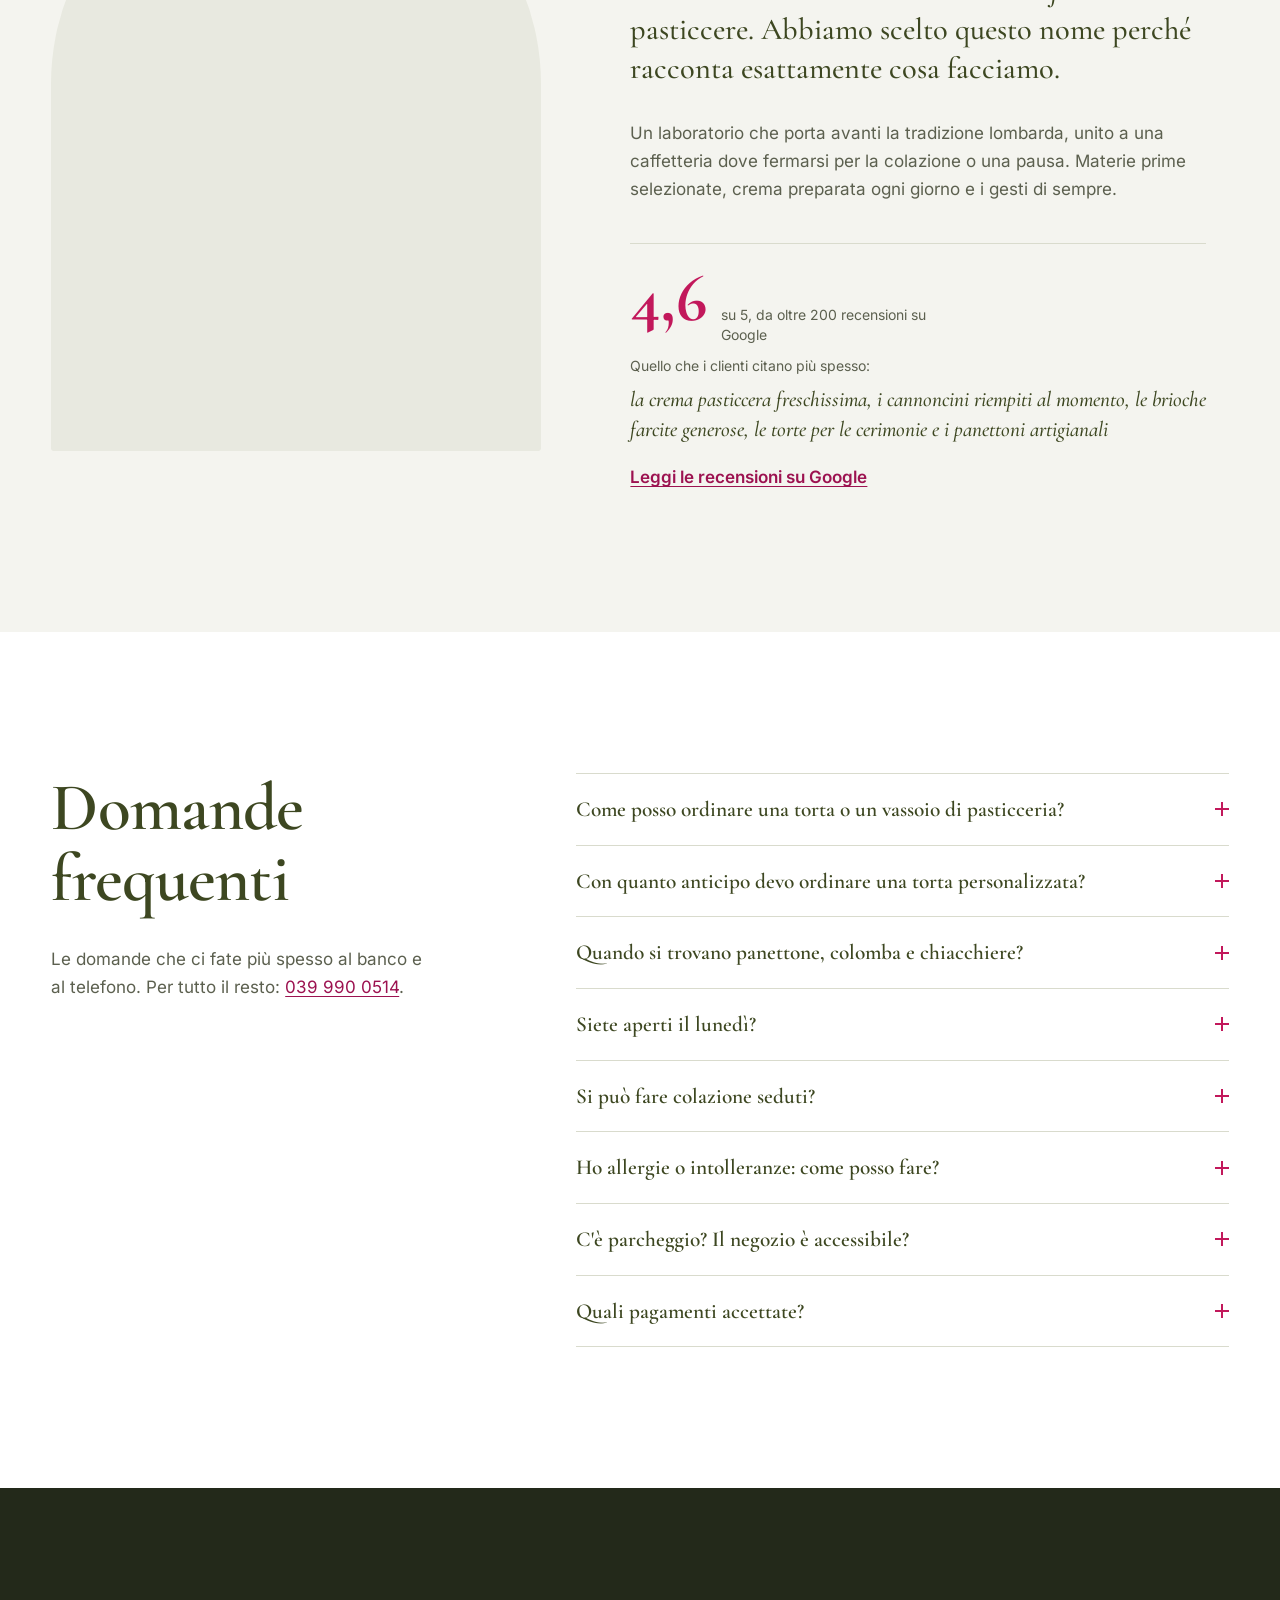
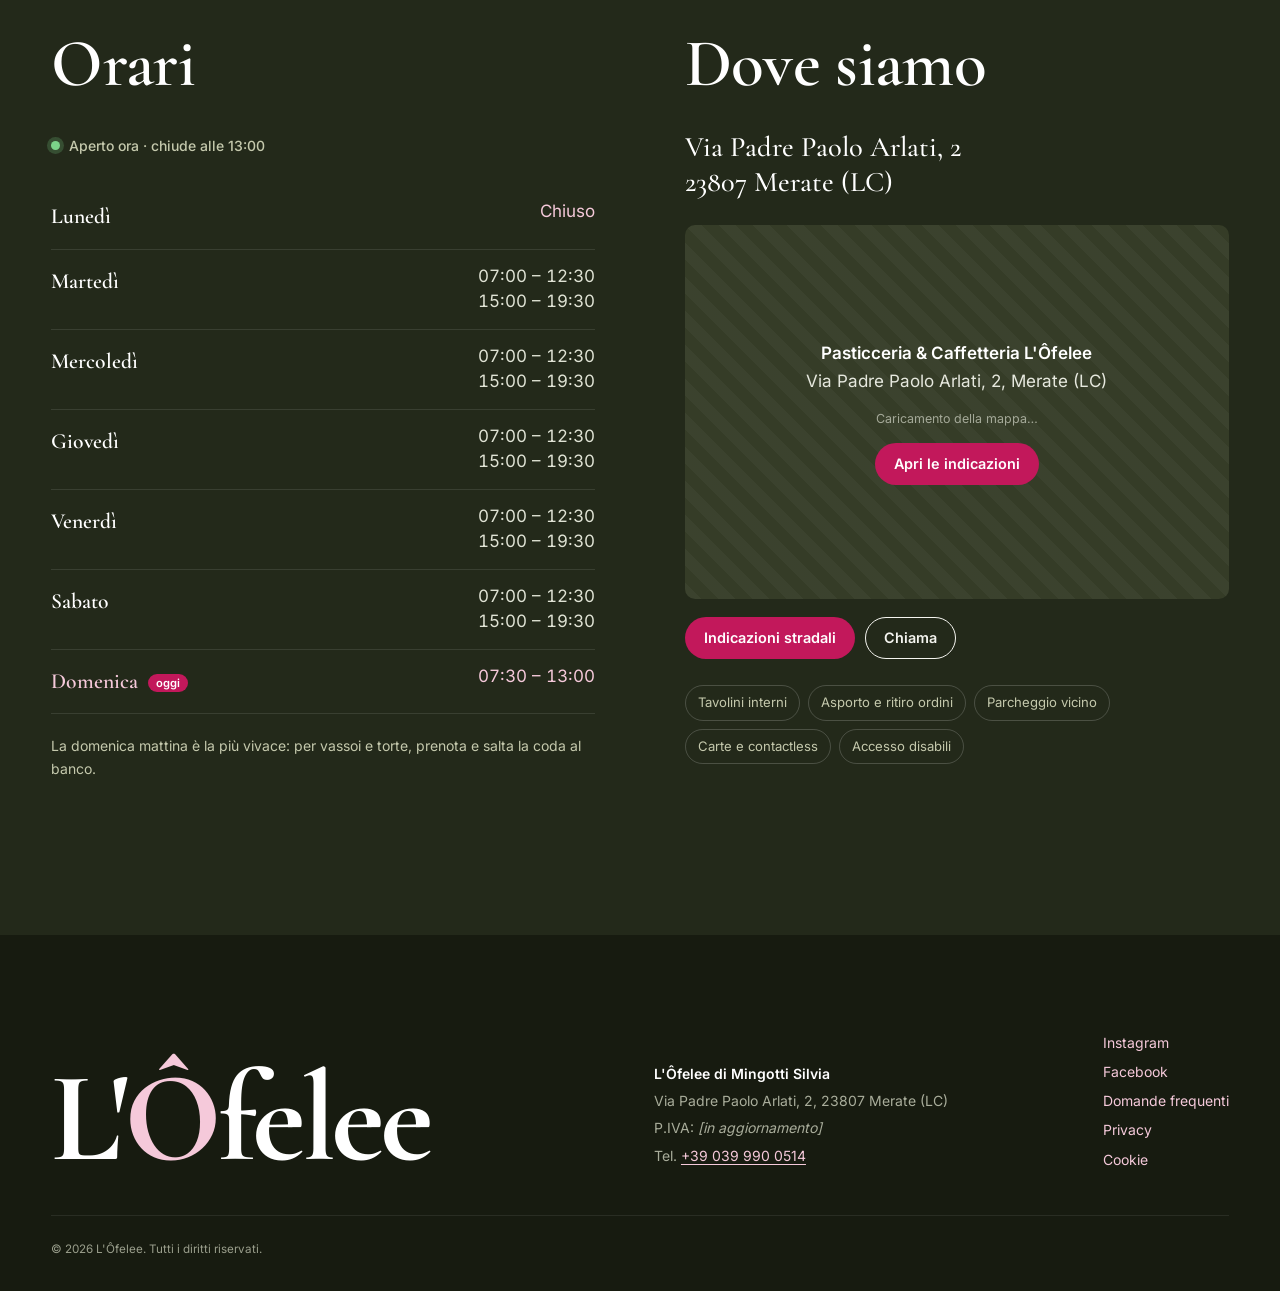
==== commit db7f7335: "Numero di versione su CSS e JS per evitare file vecchi in cache Co-Authored-By: Claude Opus 5.5 <nor" ====
--- a/index.html
+++ b/index.html
@@ -34,8 +34,8 @@
   <link rel="manifest" href="site.webmanifest">
   <link rel="preload" as="image" type="image/webp" imagesrcset="img/hero-bg-sm.webp 800w, img/hero-bg.webp 1376w" imagesizes="(max-width: 900px) 100vw, 52vw" fetchpriority="high">
   <link rel="preload" href="fonts/cormorant-garamond-latin-600-normal.woff2" as="font" type="font/woff2" crossorigin>
-  <link rel="stylesheet" href="css/fonts.css">
-  <link rel="stylesheet" href="css/style.css">
+  <link rel="stylesheet" href="css/fonts.css?v=202611081958">
+  <link rel="stylesheet" href="css/style.css?v=202611081958">
 
   <script type="application/ld+json">
   {
@@ -748,6 +748,6 @@
     </a>
   </nav>
 
-  <script src="js/main.js"></script>
+  <script src="js/main.js?v=202611081958"></script>
 </body>
 </html>
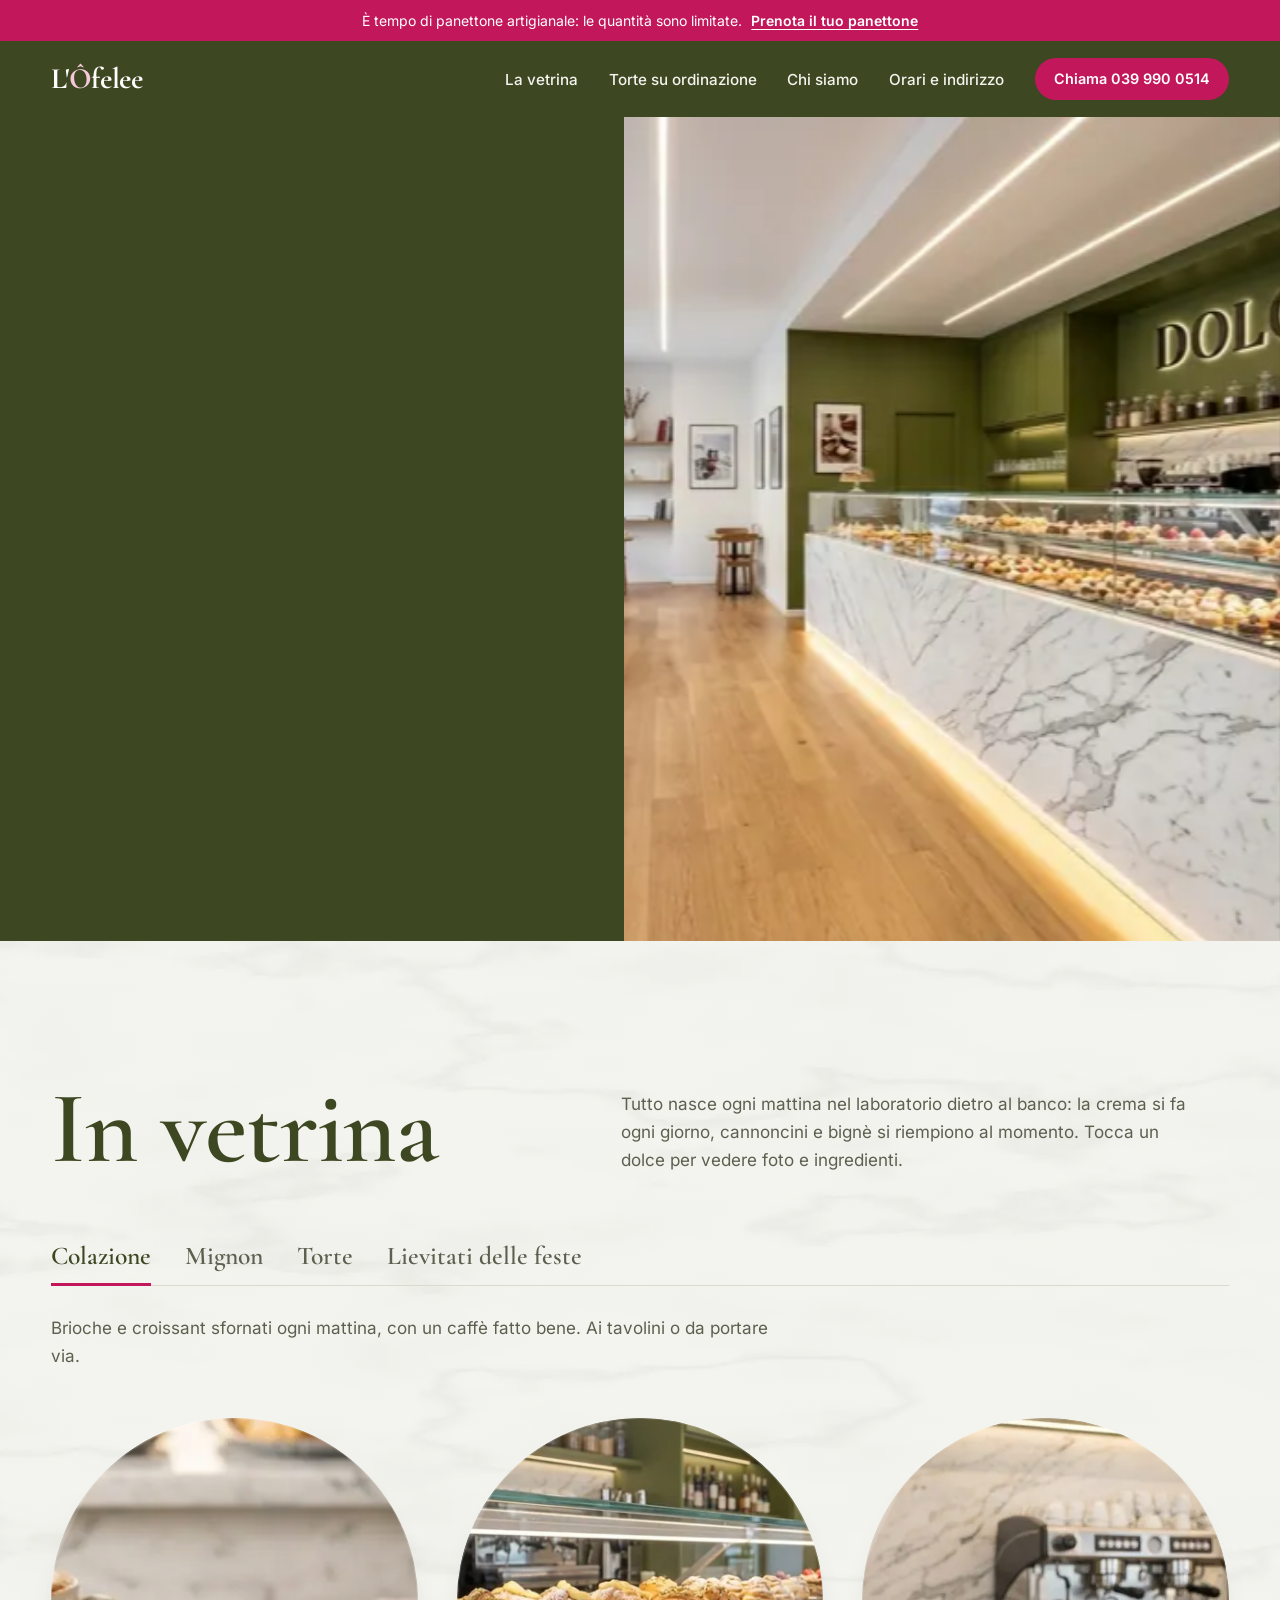
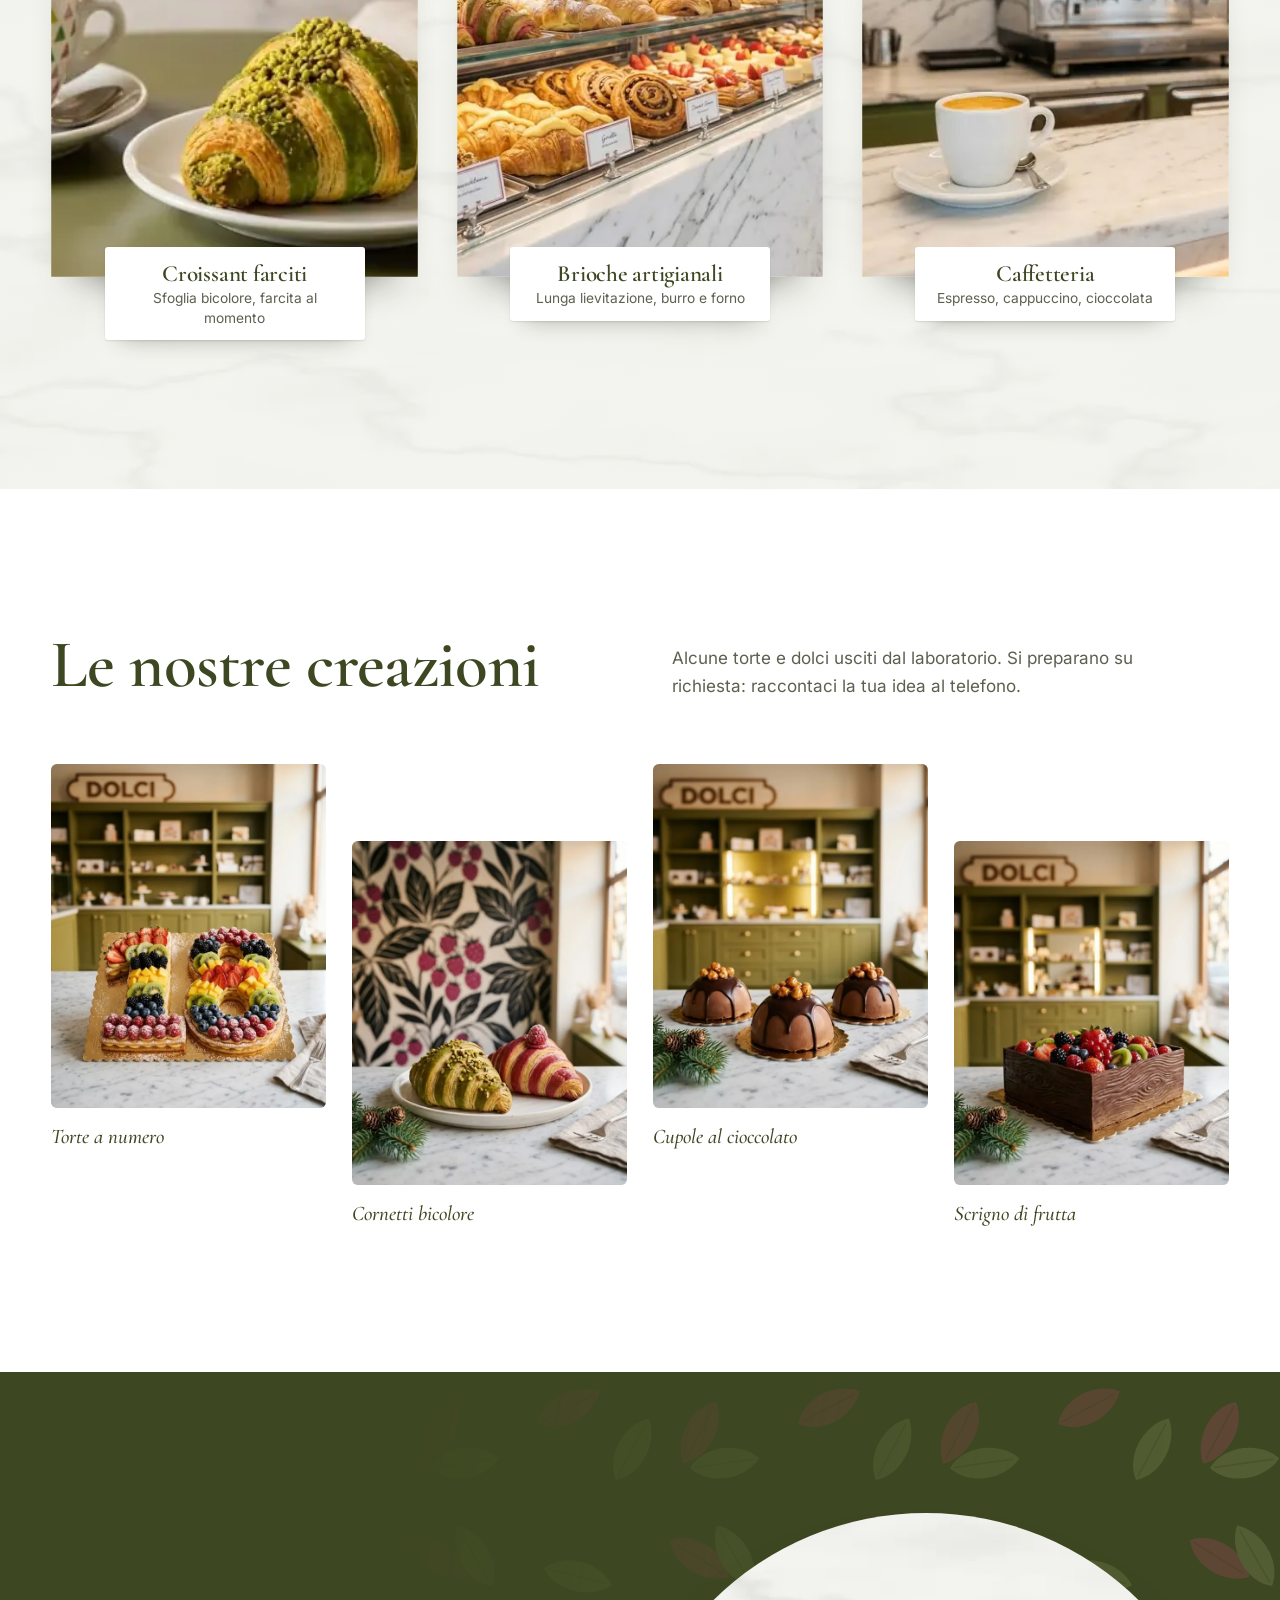
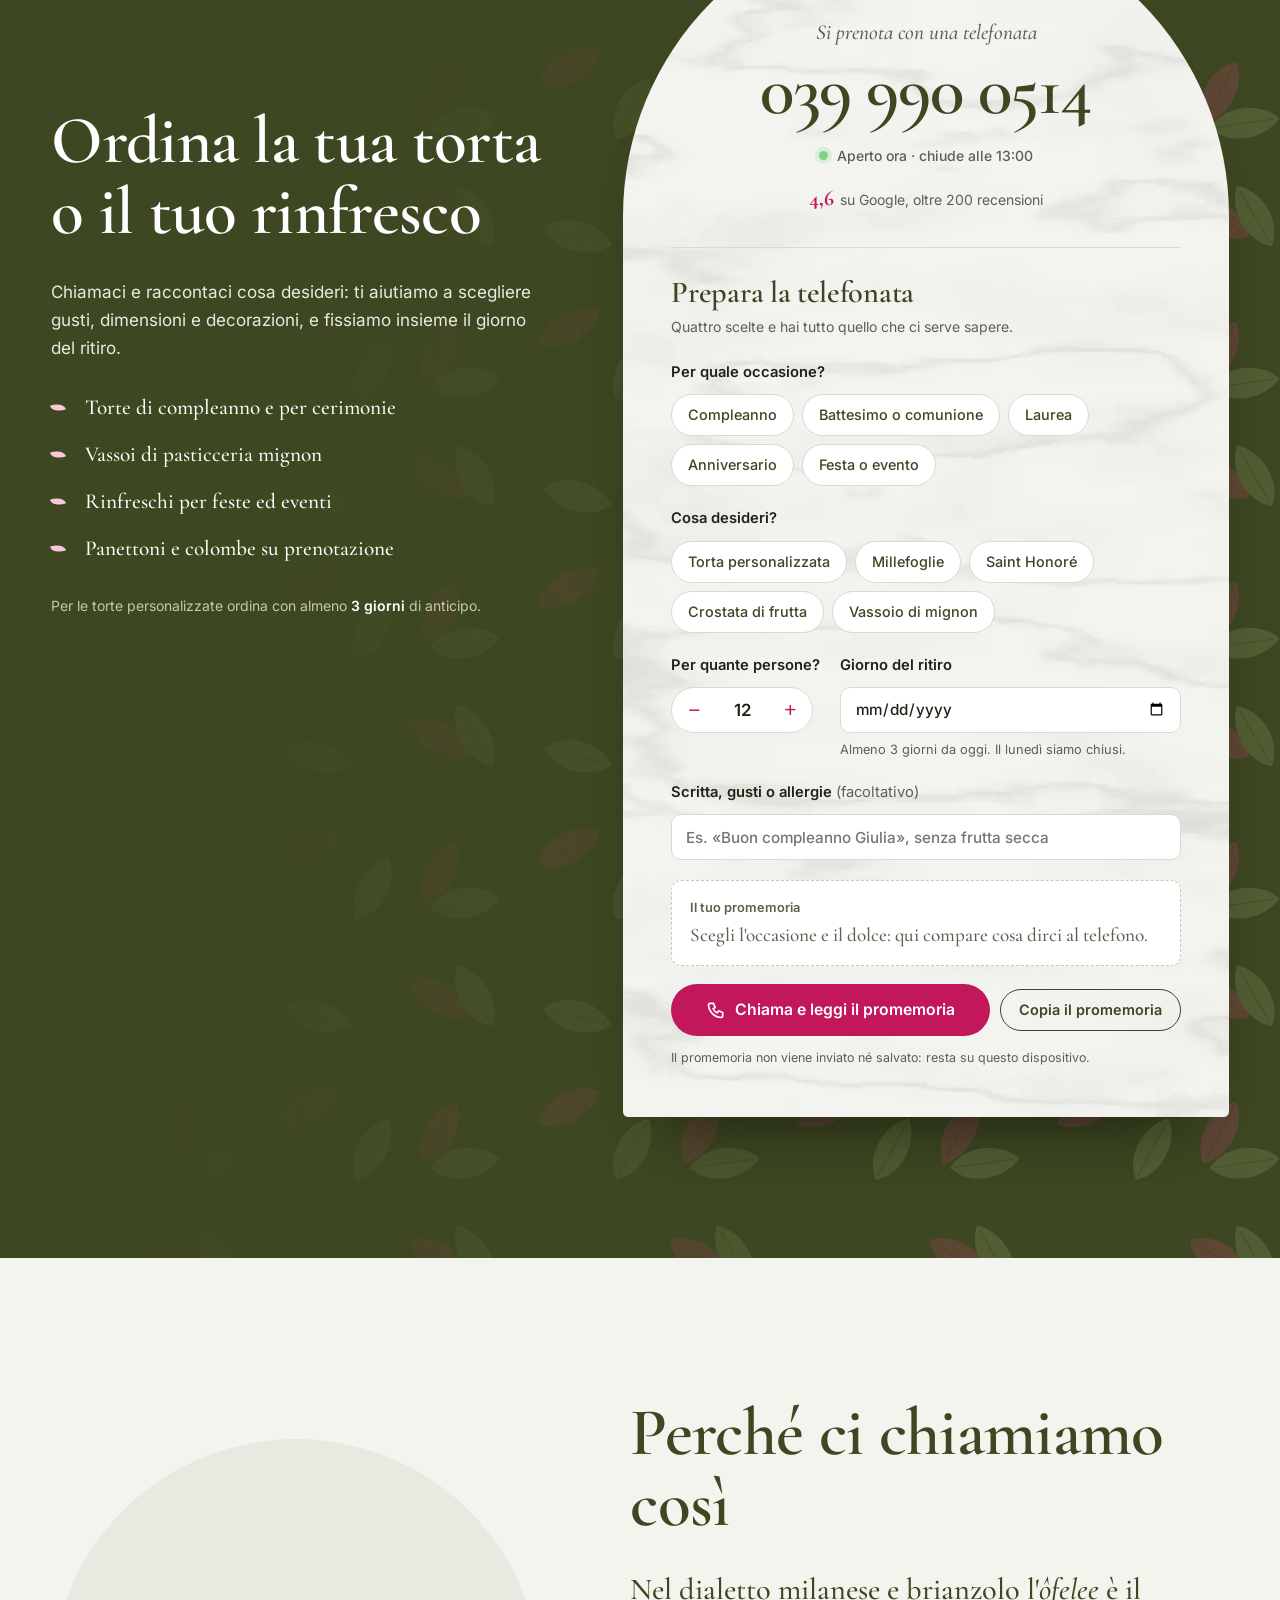
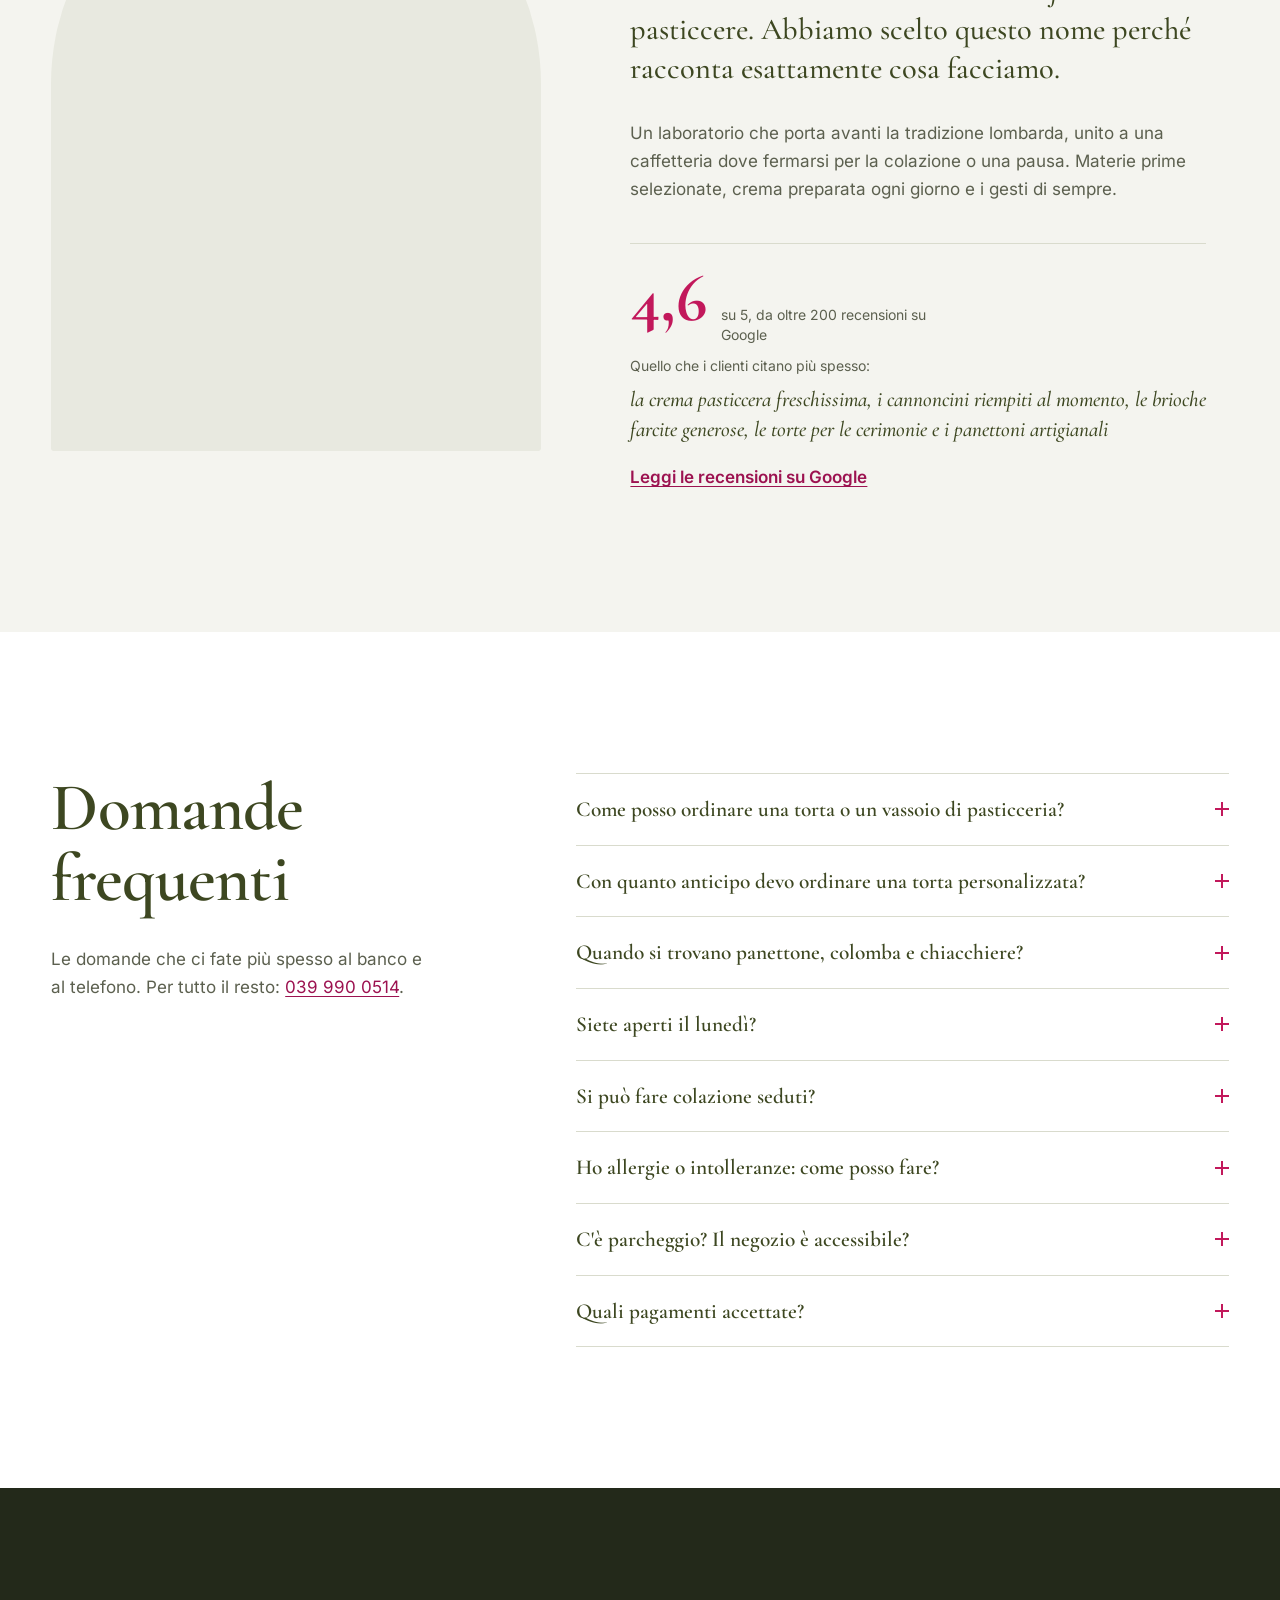
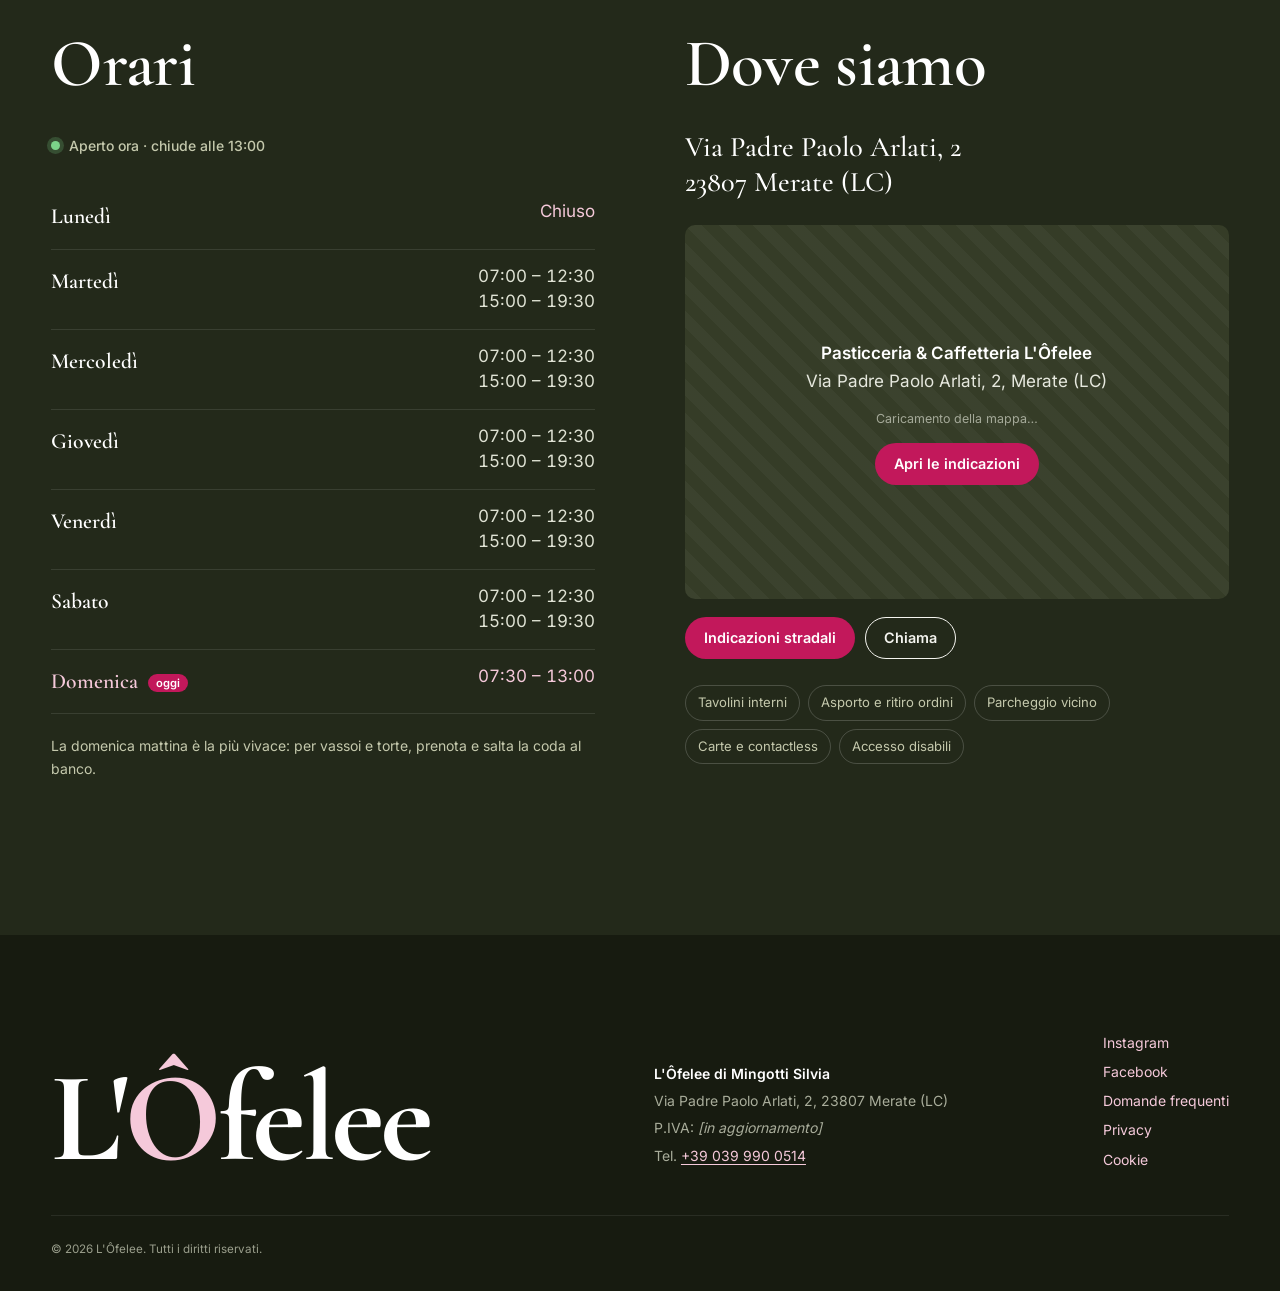
==== commit 97b29439: "Marmo senza giunture, foglie ridisegnate, copertina mobile più compatta - Marmo generato una volta c" ====
--- a/index.html
+++ b/index.html
@@ -34,8 +34,8 @@
   <link rel="manifest" href="site.webmanifest">
   <link rel="preload" as="image" type="image/webp" imagesrcset="img/hero-bg-sm.webp 800w, img/hero-bg.webp 1376w" imagesizes="(max-width: 900px) 100vw, 52vw" fetchpriority="high">
   <link rel="preload" href="fonts/cormorant-garamond-latin-600-normal.woff2" as="font" type="font/woff2" crossorigin>
-  <link rel="stylesheet" href="css/fonts.css?v=202611081958">
-  <link rel="stylesheet" href="css/style.css?v=202611081958">
+  <link rel="stylesheet" href="css/fonts.css?v=202611082046">
+  <link rel="stylesheet" href="css/style.css?v=202611082046">
 
   <script type="application/ld+json">
   {
@@ -748,6 +748,6 @@
     </a>
   </nav>
 
-  <script src="js/main.js?v=202611081958"></script>
+  <script src="js/main.js?v=202611082046"></script>
 </body>
 </html>
--- a/css/style.css
+++ b/css/style.css
@@ -50,9 +50,9 @@
   --ease: cubic-bezier(.2, .8, .2, 1);
 
   /* marmo: venature leggere generate in SVG */
-  --marble: url("data:image/svg+xml,%3Csvg xmlns='http://www.w3.org/2000/svg' width='900' height='900'%3E%3Cfilter id='m'%3E%3CfeTurbulence type='fractalNoise' baseFrequency='.0025 .011' numOctaves='5' seed='11' stitchTiles='stitch'/%3E%3CfeColorMatrix values='0 0 0 0 .36 0 0 0 0 .38 0 0 0 0 .33 -3.2 0 0 0 1.75'/%3E%3CfeComponentTransfer%3E%3CfeFuncA type='table' tableValues='0 0 .05 .16 0'/%3E%3C/feComponentTransfer%3E%3C/filter%3E%3Crect width='100%25' height='100%25' filter='url(%23m)'/%3E%3C/svg%3E");
+  --marble: url("../img/marmo.webp");
   /* carta da parati: foglie fucsia e verdi come nel negozio */
-  --leaves: url("data:image/svg+xml,%3Csvg xmlns='http://www.w3.org/2000/svg' width='160' height='160' viewBox='0 0 160 160'%3E%3Cg fill='%23c2185b'%3E%3Cpath d='M30 20c18-6 34 4 38 22-18 6-34-4-38-22z'/%3E%3Cpath d='M112 92c14-12 34-10 44 6-14 12-34 10-44-6z'/%3E%3C/g%3E%3Cg fill='%23a9b57a'%3E%3Cpath d='M96 14c4 18-6 34-24 38-4-18 6-34 24-38z'/%3E%3Cpath d='M22 112c18-4 34 6 38 24-18 4-34-6-38-24z'/%3E%3C/g%3E%3Cg fill='none' stroke='%23a9b57a' stroke-width='1.5'%3E%3Cpath d='M30 20c10 8 24 14 38 22M96 14c-8 12-16 24-24 38M112 92c14 2 30 4 44 6M22 112c12 6 26 14 38 24'/%3E%3C/g%3E%3C/svg%3E");
+  --leaves: url("data:image/svg+xml,%3Csvg xmlns='http://www.w3.org/2000/svg' width='260' height='260' viewBox='0 0 260 260'%3E%3Cdefs%3E%3Cg id='l'%3E%3Cpath d='M0 0C16-20 52-20 70 0C52 20 16 20 0 0Z'/%3E%3Cpath d='M4 0H64' fill='none' stroke='%2323291a' stroke-opacity='.35' stroke-width='1.6'/%3E%3C/g%3E%3C/defs%3E%3Cg fill='%23e0457f'%3E%3Cuse href='%23l' transform='translate(18 52) rotate(-28)'/%3E%3Cuse href='%23l' transform='translate(150 168) rotate(32)'/%3E%3Cuse href='%23l' transform='translate(196 30) rotate(118)'/%3E%3C/g%3E%3Cg fill='%23a9b57a'%3E%3Cuse href='%23l' transform='translate(96 108) rotate(-62)'/%3E%3Cuse href='%23l' transform='translate(24 196) rotate(14)'/%3E%3Cuse href='%23l' transform='translate(170 96) rotate(-8)'/%3E%3Cuse href='%23l' transform='translate(232 214) rotate(-120)'/%3E%3C/g%3E%3C/svg%3E");
 }
 
 *,
@@ -341,7 +341,7 @@
 
 /* ---------- La vetrina ---------- */
 .vetrina {
-  background: var(--marble) center / 900px, var(--marmo);
+  background: linear-gradient(rgba(244, 244, 239, .5), rgba(244, 244, 239, .5)), var(--marble) center / cover, var(--marmo);
   position: relative;
 }
 .vetrina-head {
@@ -539,9 +539,9 @@
   position: absolute;
   inset: 0;
   z-index: -1;
-  background: var(--leaves) 0 0 / 200px;
-  opacity: .13;
-  mask-image: linear-gradient(100deg, transparent 30%, #000 75%);
+  background: var(--leaves) 0 0 / 260px;
+  opacity: .2;
+  mask-image: linear-gradient(100deg, transparent 25%, #000 80%);
 }
 .order-grid {
   display: grid;
@@ -576,7 +576,8 @@
   padding: clamp(28px, 4vw, 48px);
   background: var(--marmo);
   background-image: var(--marble);
-  background-size: 700px;
+  background-size: cover;
+  background-position: center;
   color: var(--inchiostro);
   border-radius: 999px 999px 18px 18px;
   padding-top: clamp(64px, 8vw, 104px);
@@ -859,8 +860,13 @@
   .main-nav .btn { margin-top: 18px; width: 100%; }
 
   .hero { grid-template-columns: 1fr; min-height: 0; }
-  .hero-media { order: -1; aspect-ratio: 4 / 3; max-height: 52svh; width: 100%; }
-  .hero-text { padding: 36px var(--gutter) 56px; }
+  .hero-media { order: -1; aspect-ratio: 16 / 10; max-height: 40svh; width: 100%; }
+  .hero-text { padding: 28px var(--gutter) 48px; }
+  .hero-phon { margin: .6em 0 1.1em; font-size: 1.15rem; }
+  .hero-defs { margin-bottom: 1.6em; gap: .6em; }
+  .hero-defs li { font-size: 1.12rem; }
+  .hero-actions { margin-bottom: 18px; }
+  .hero-actions .btn { flex: 1 1 auto; }
   .hero-word { font-size: clamp(5rem, 31vw, 10rem); }
   .hero-seal { width: 112px; height: 112px; left: auto; right: 16px; bottom: -40px; padding: 10px; z-index: 2; }
   .hero-seal strong { font-size: 2rem; }
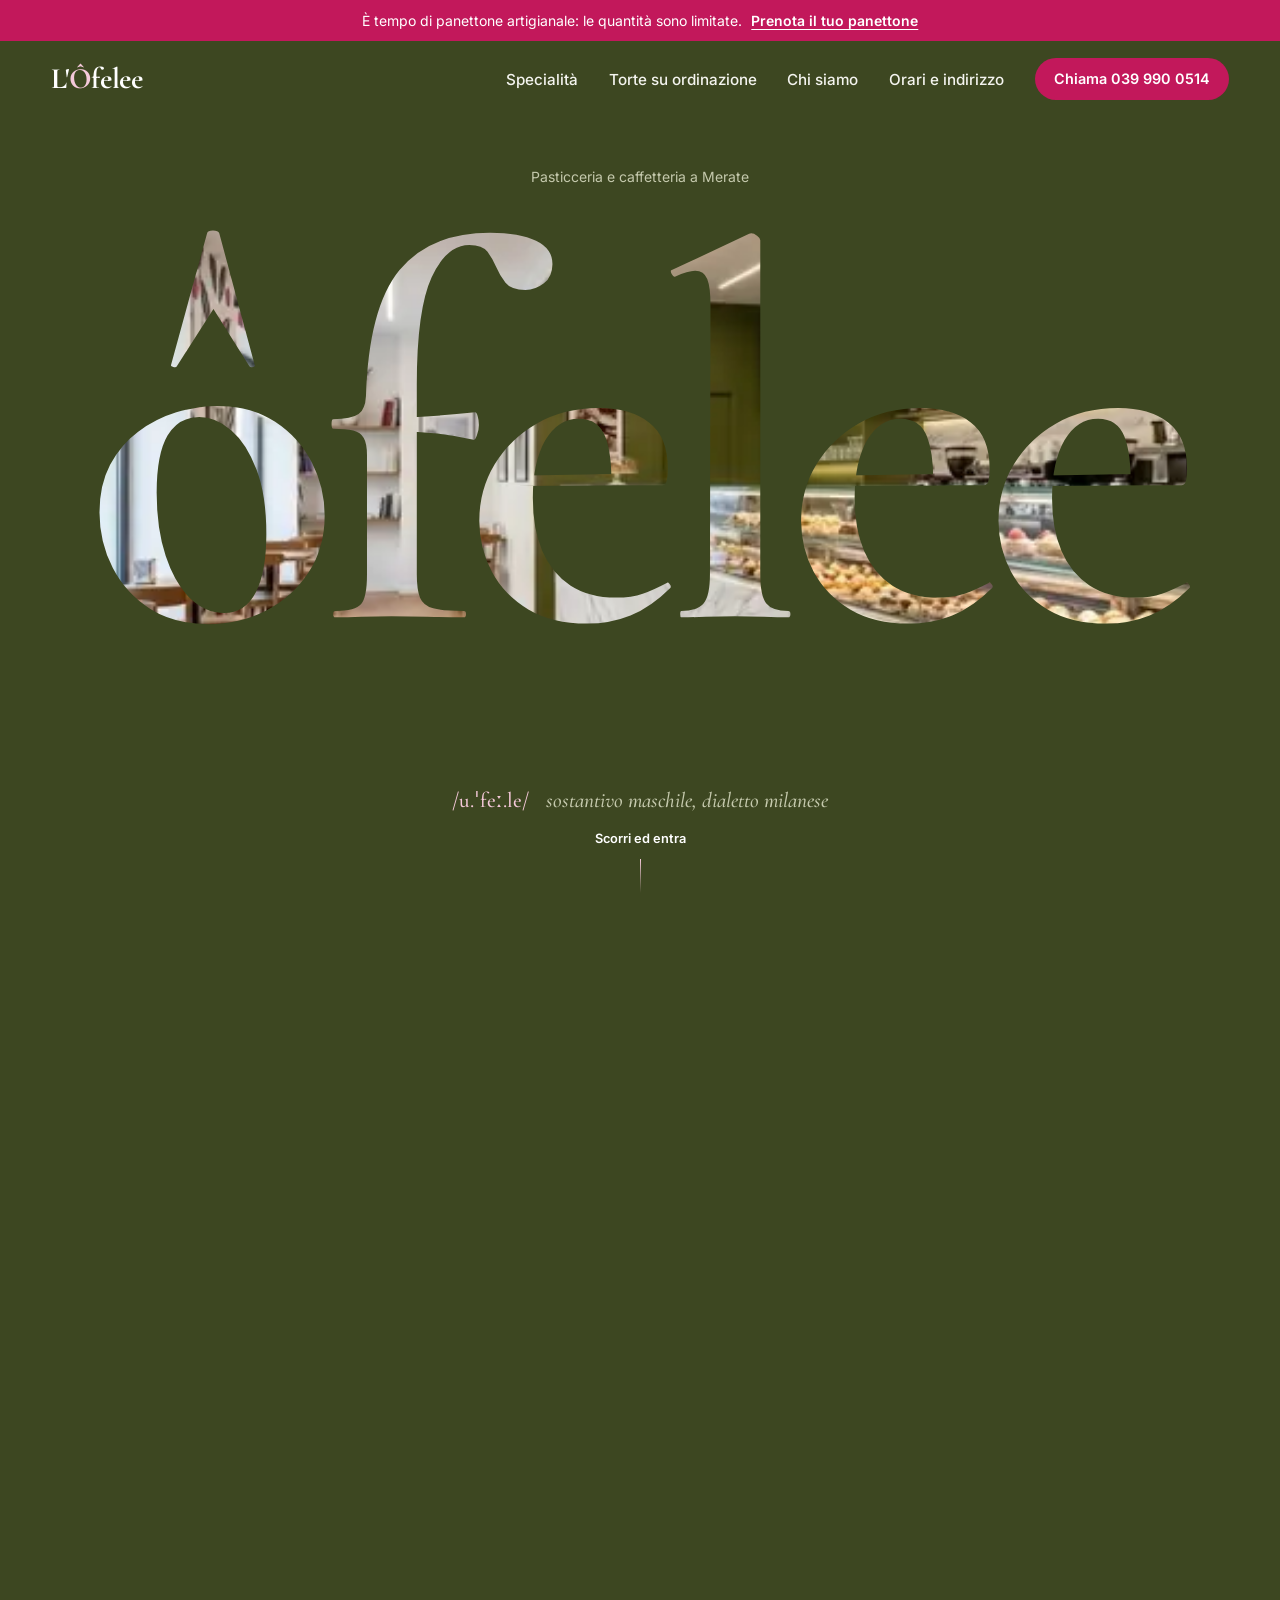
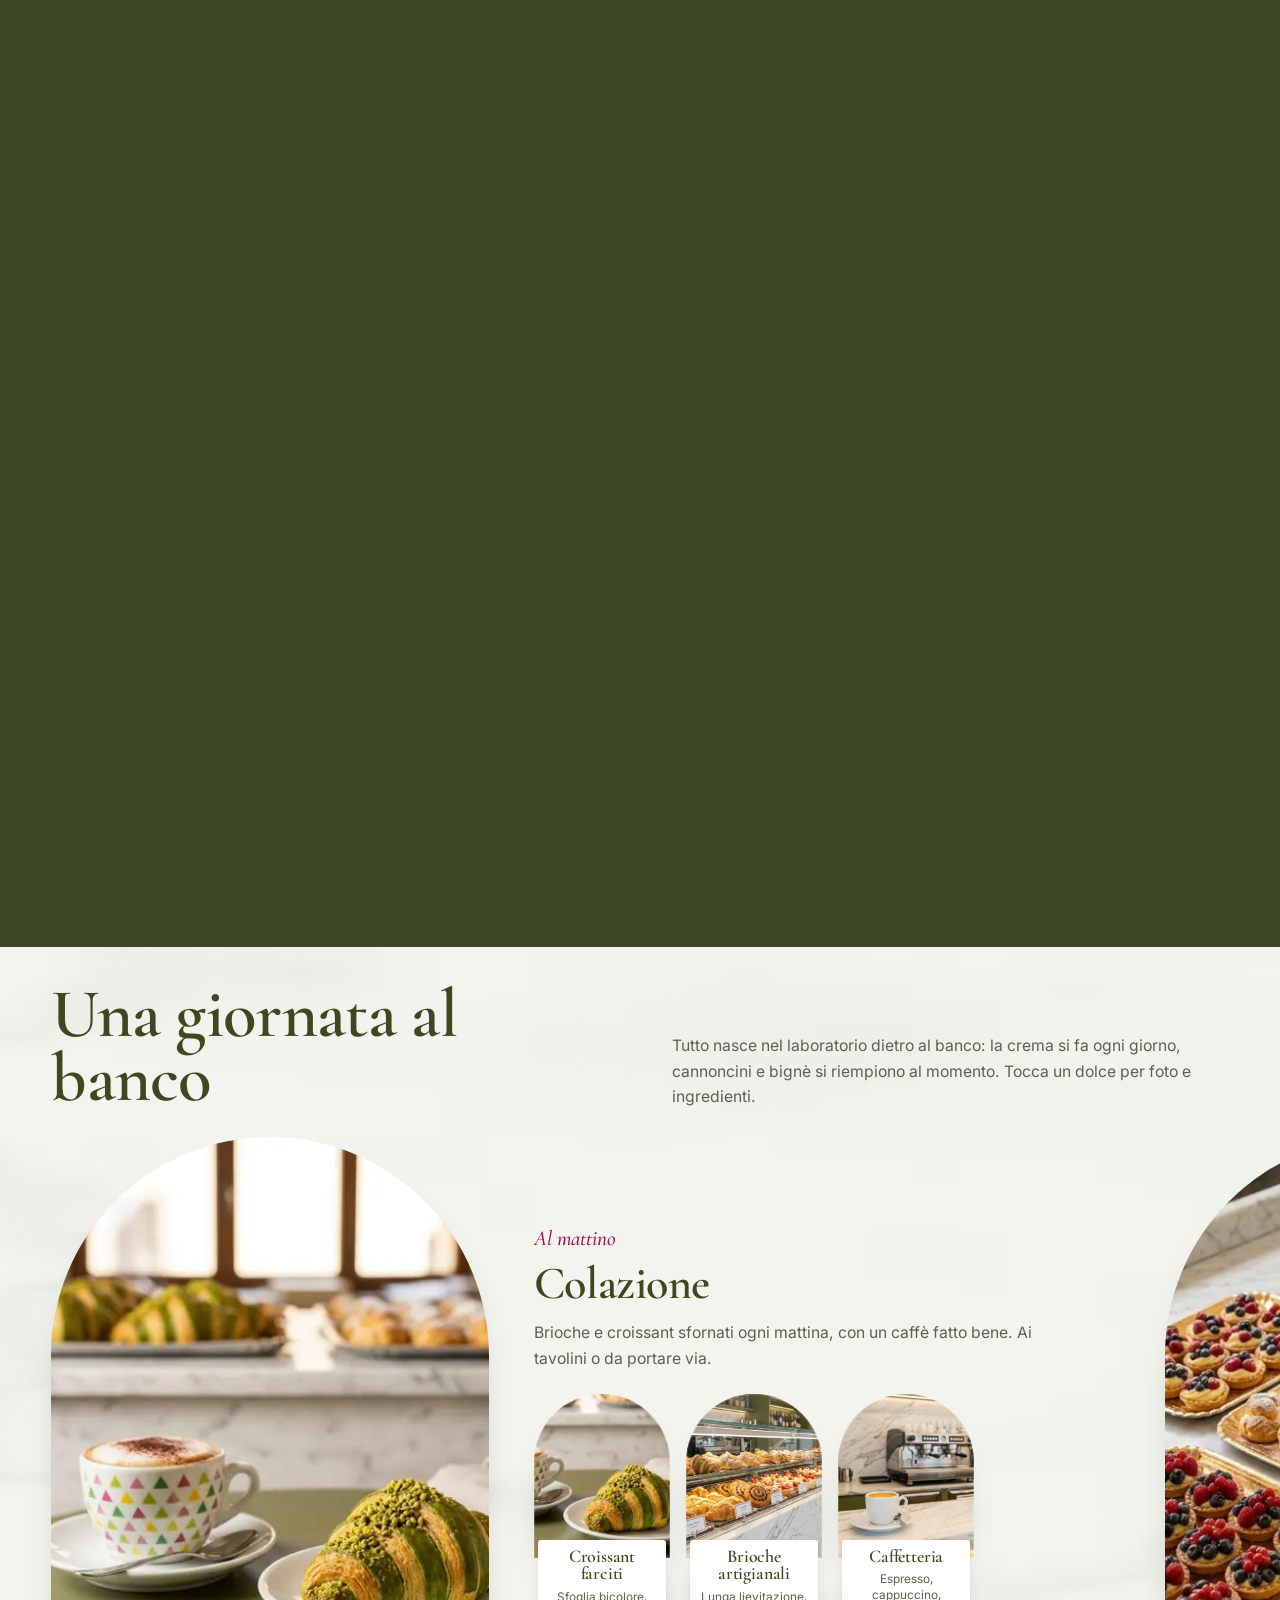
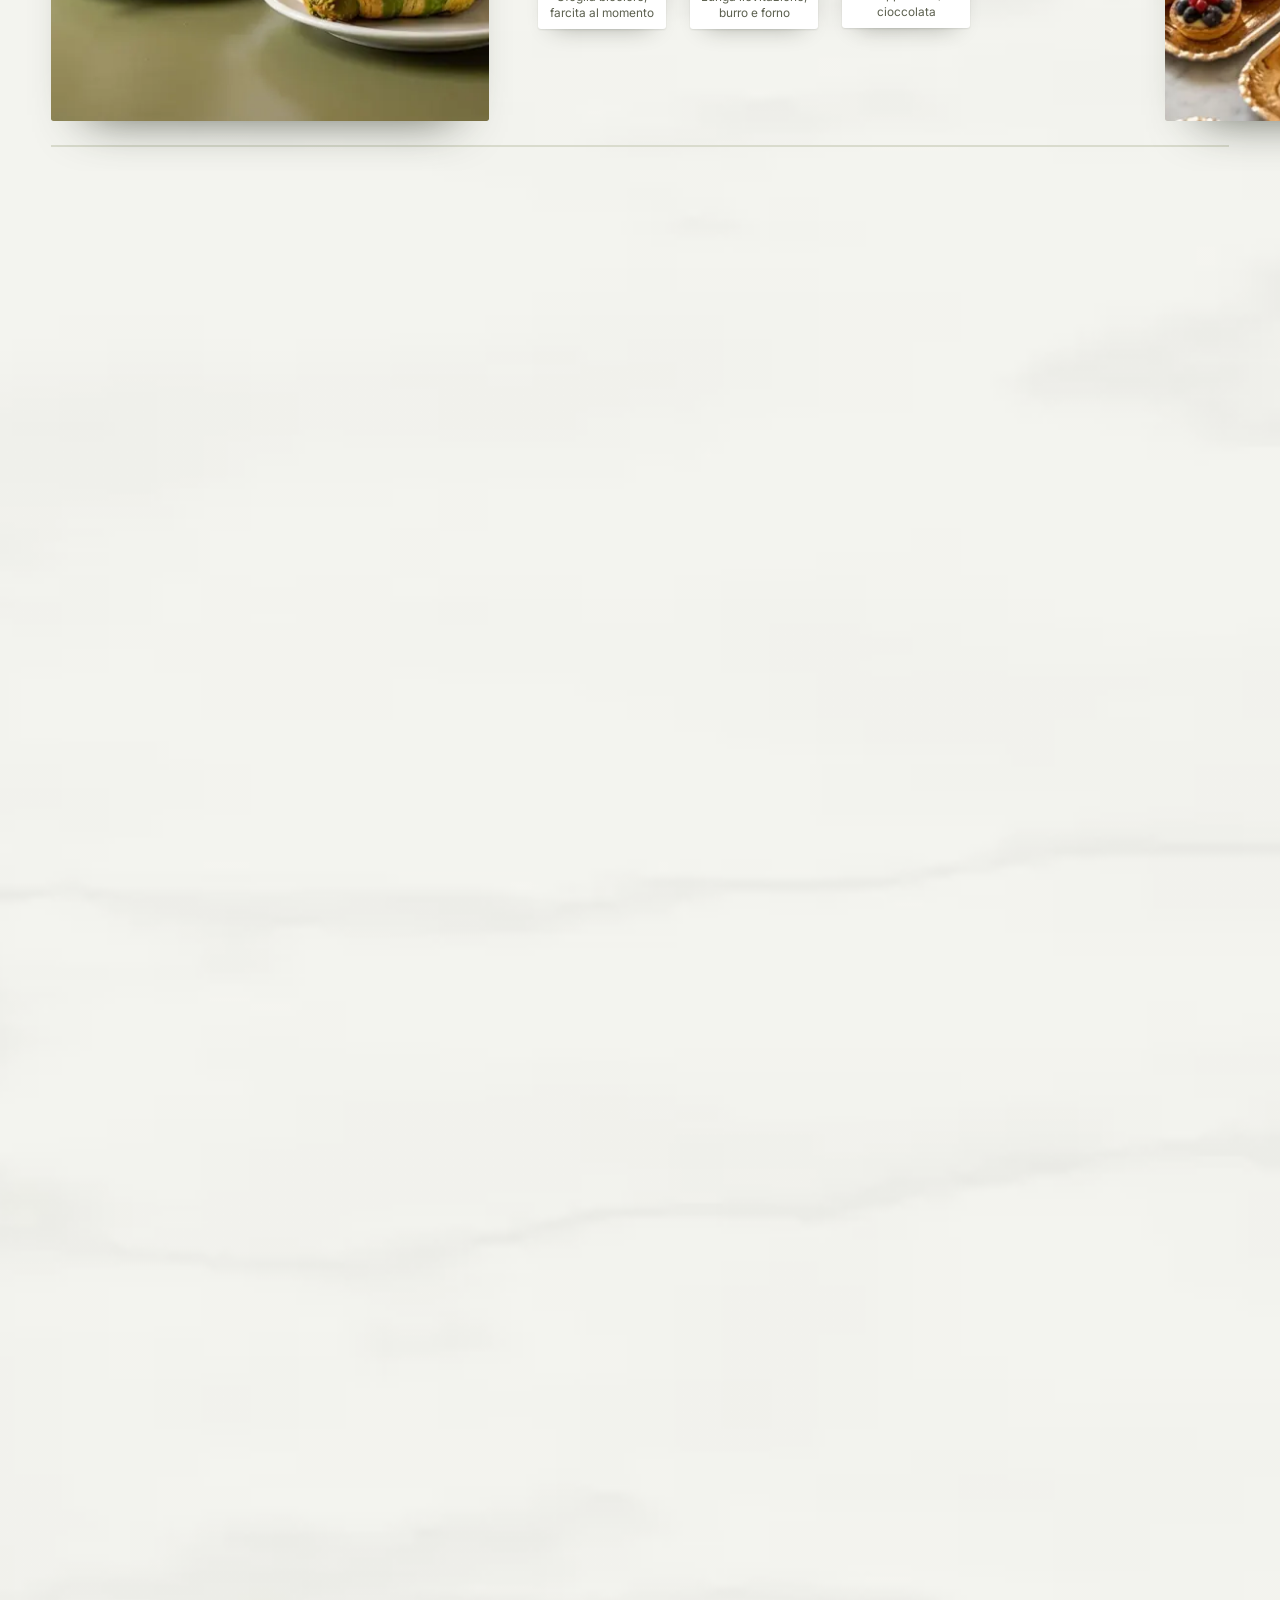
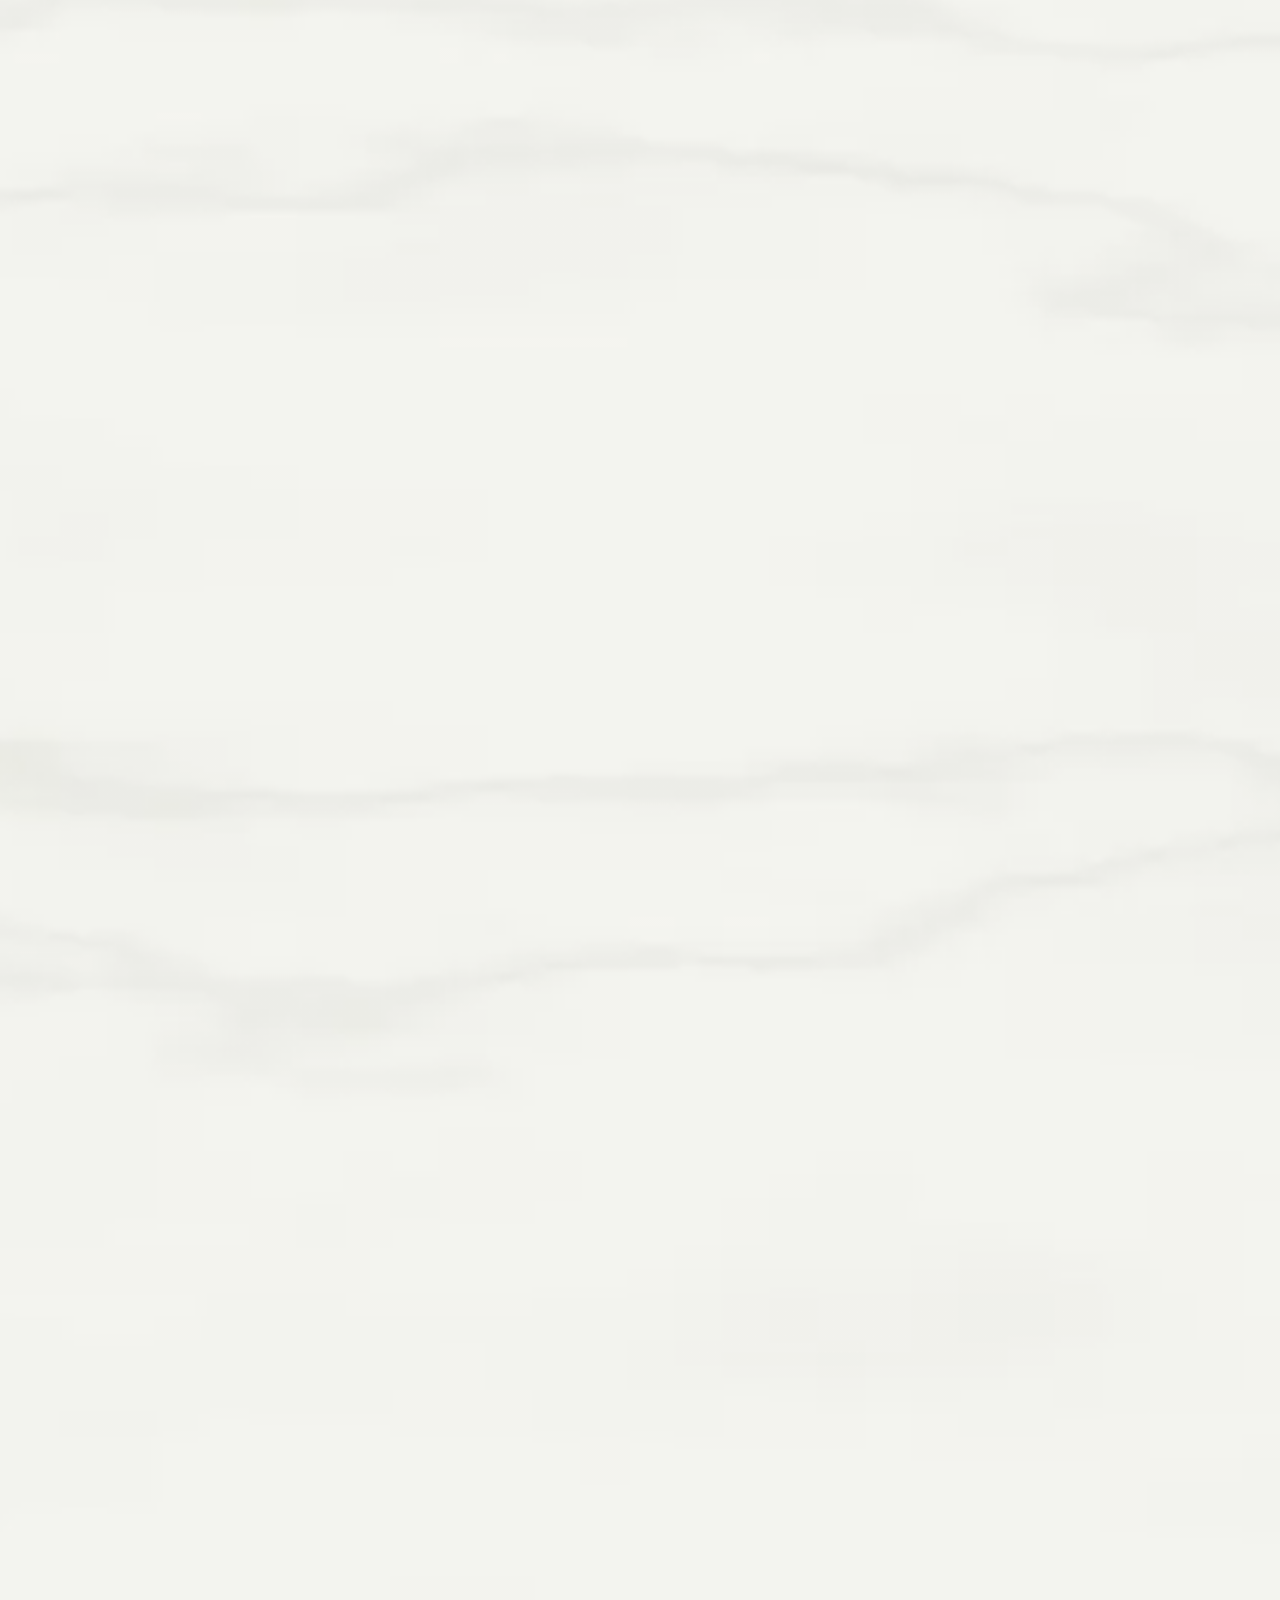
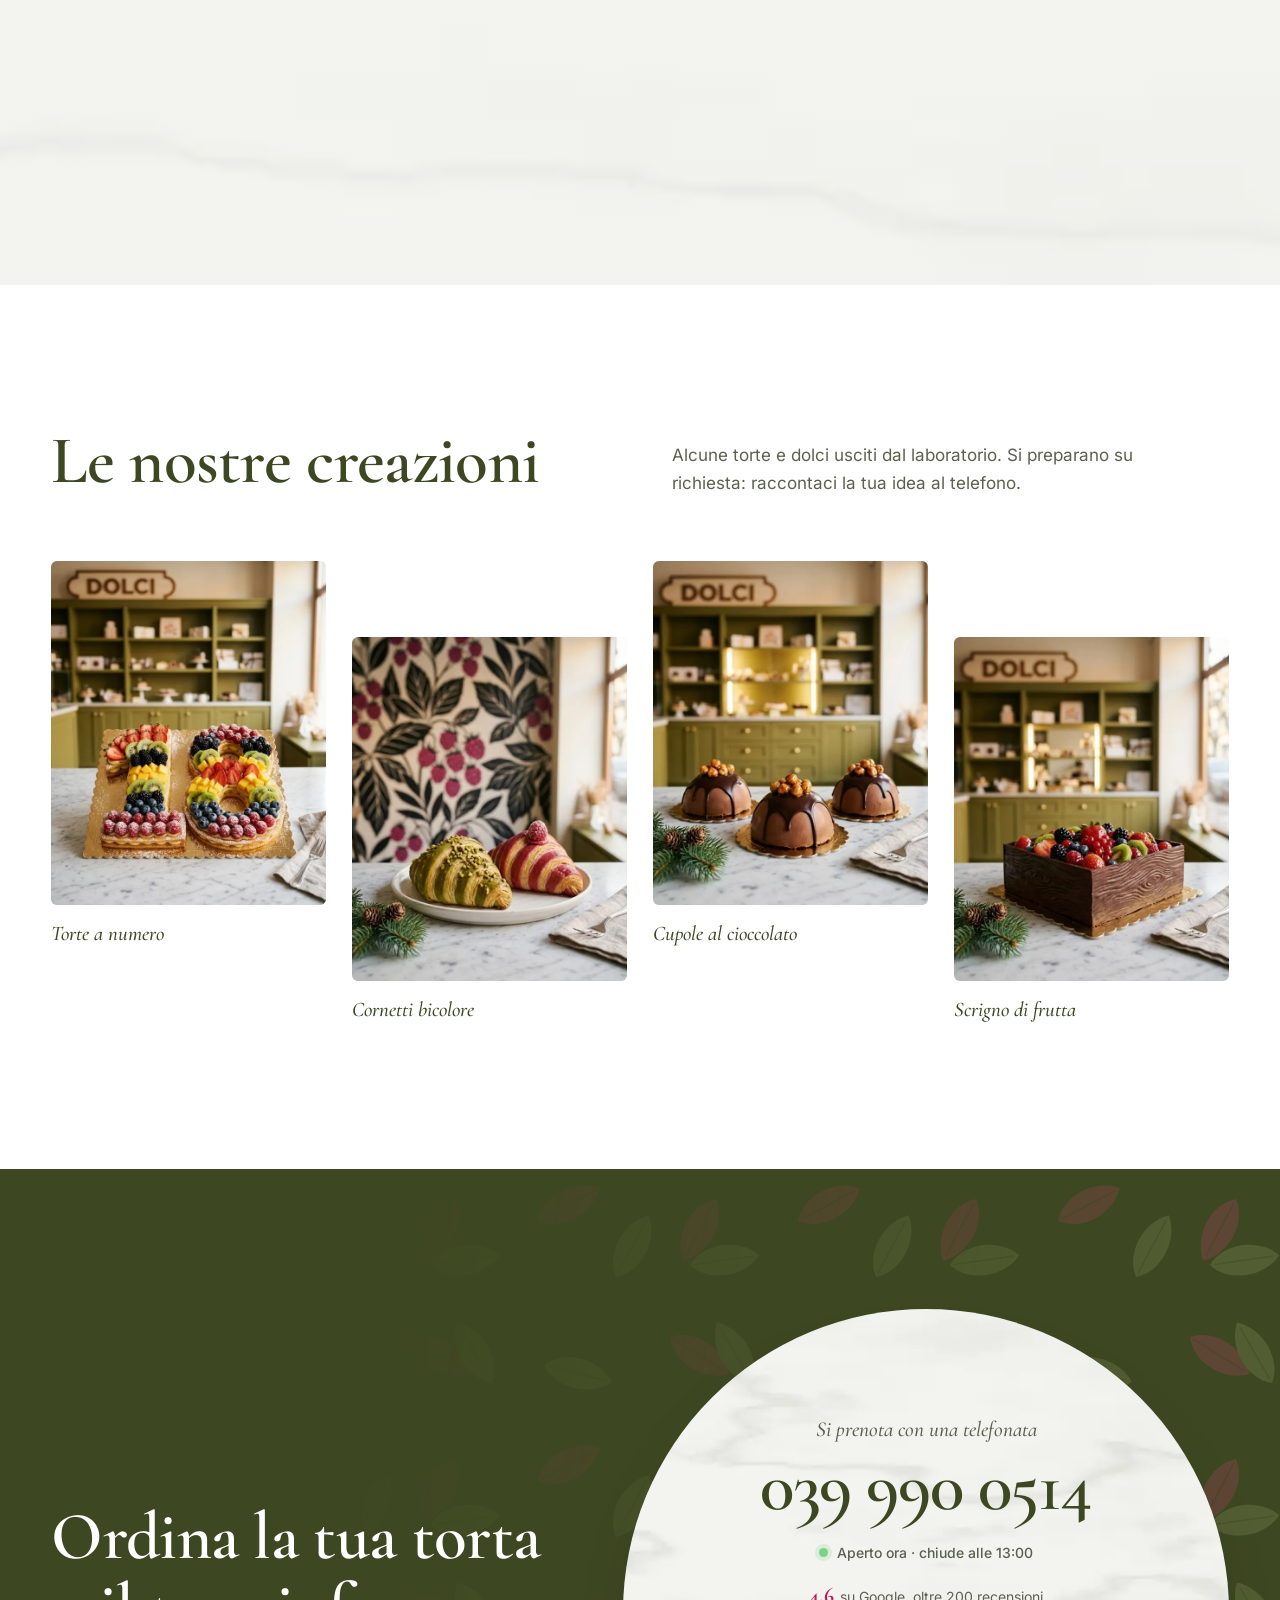
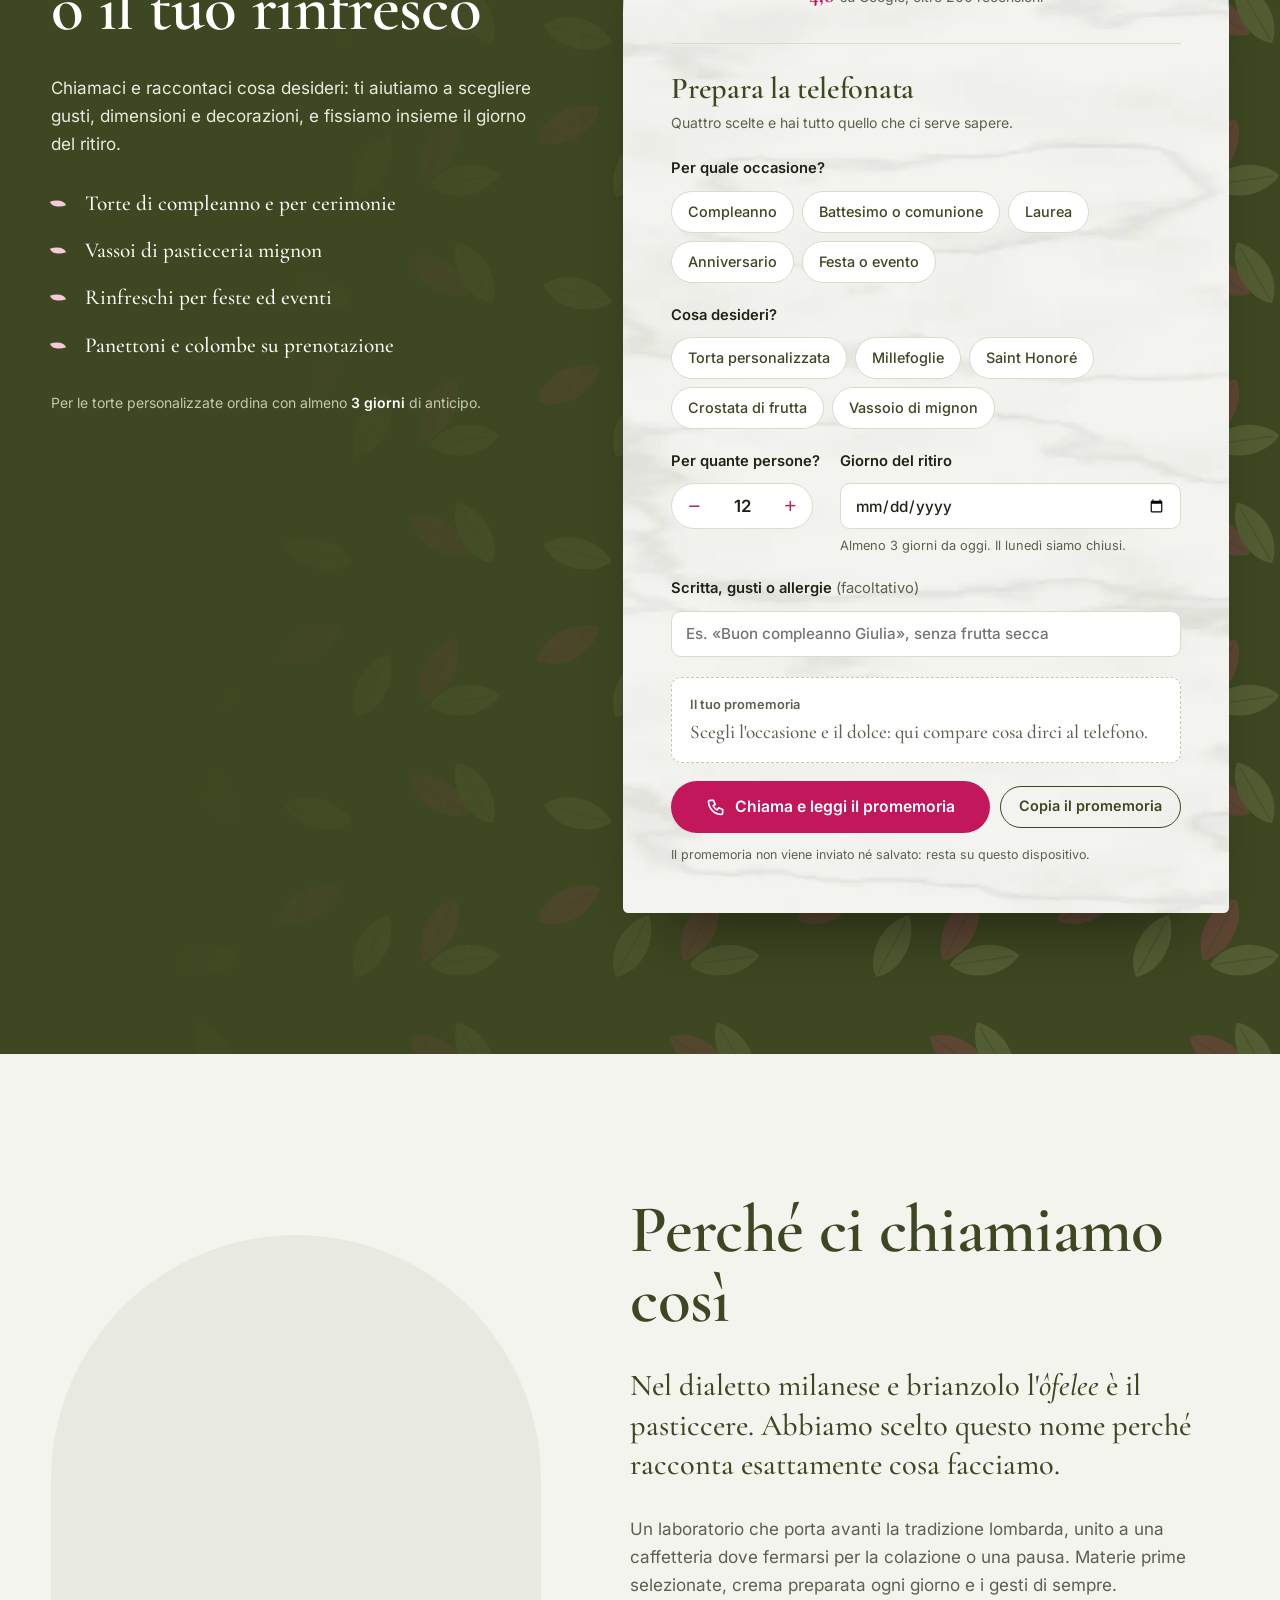
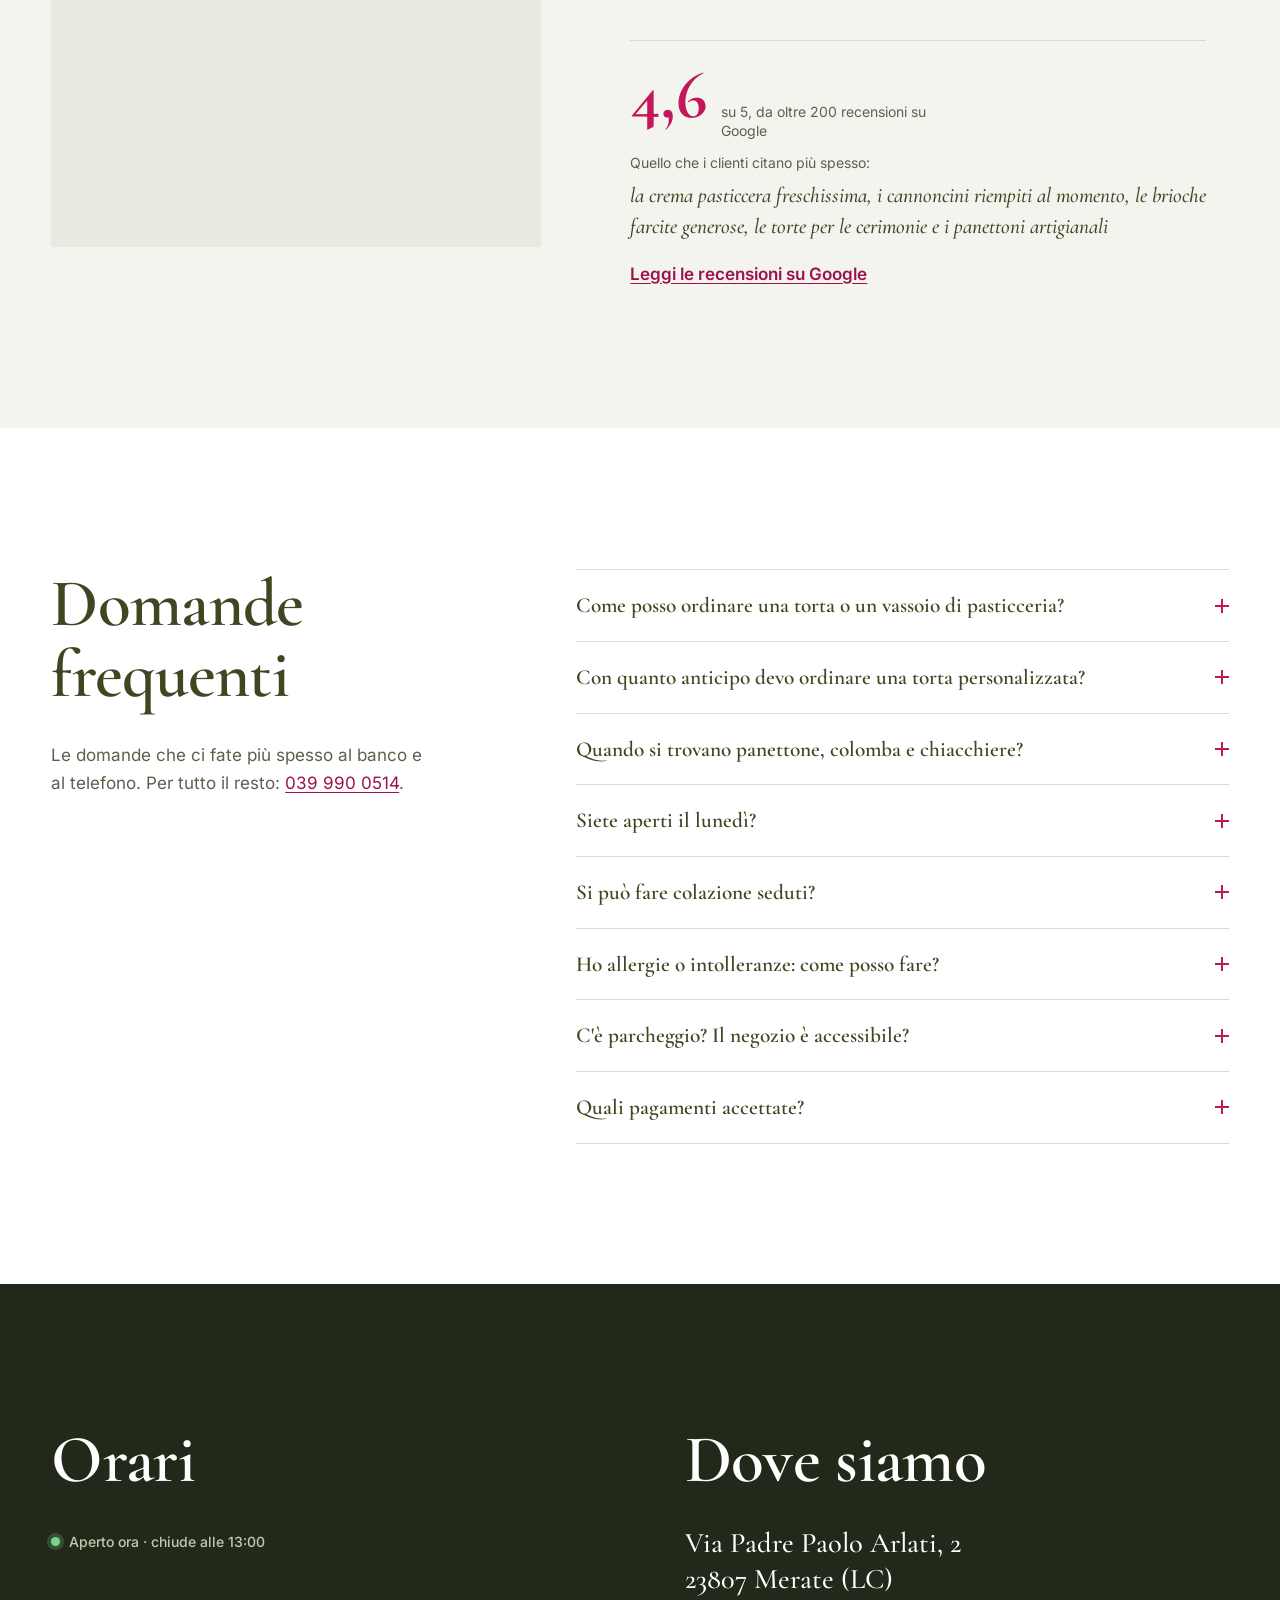
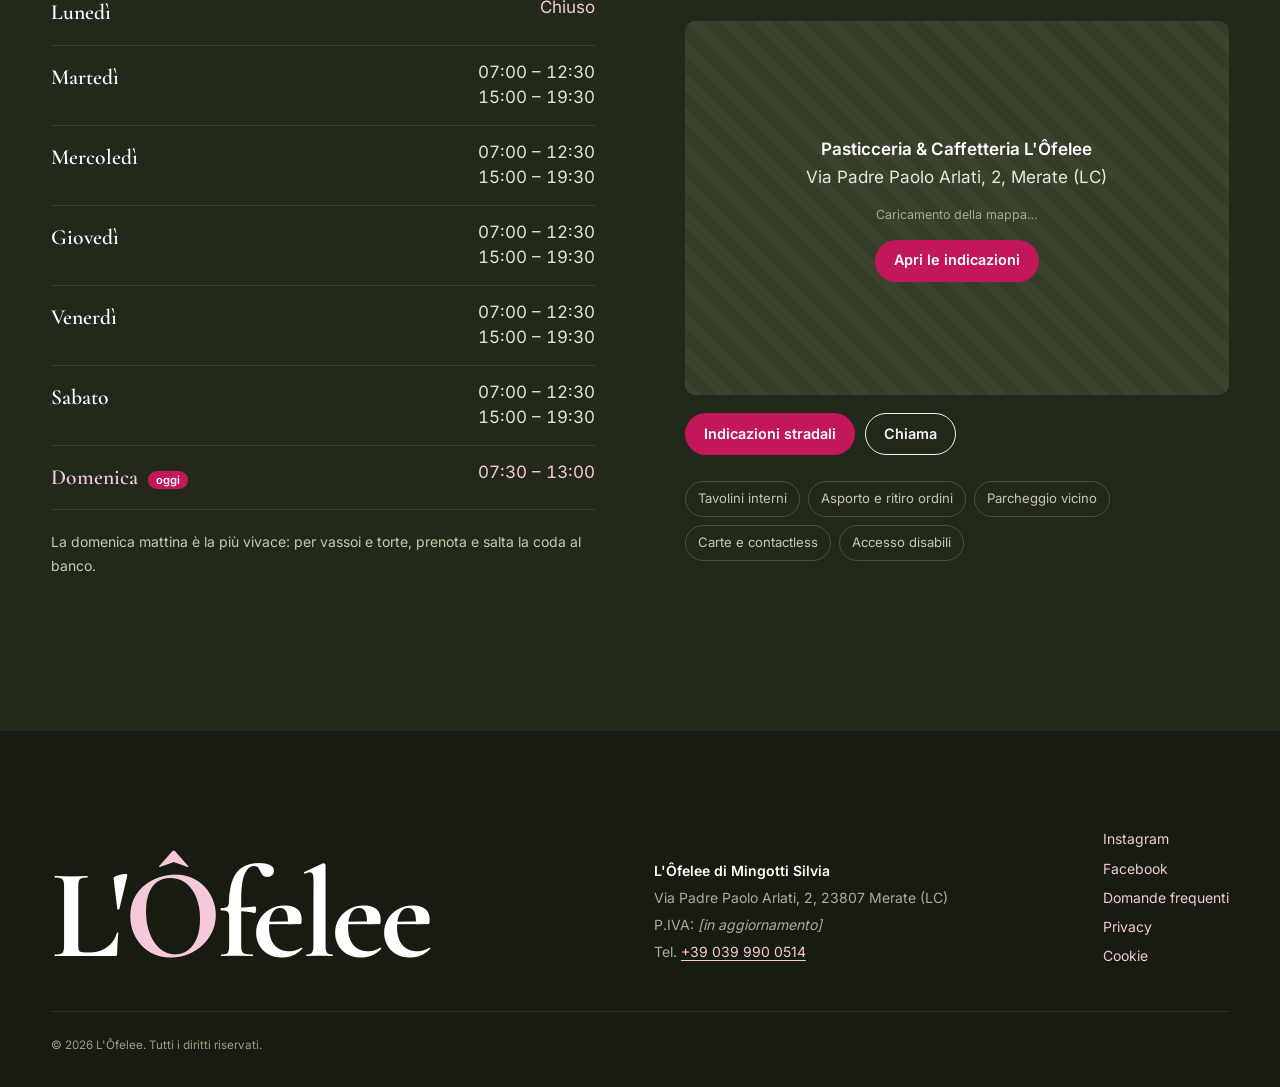
==== commit d99854ce: "Rivoluzione: si entra nella parola, una giornata al banco in orizzontale - Copertina a scorrimento: " ====
--- a/index.html
+++ b/index.html
@@ -34,8 +34,8 @@
   <link rel="manifest" href="site.webmanifest">
   <link rel="preload" as="image" type="image/webp" imagesrcset="img/hero-bg-sm.webp 800w, img/hero-bg.webp 1376w" imagesizes="(max-width: 900px) 100vw, 52vw" fetchpriority="high">
   <link rel="preload" href="fonts/cormorant-garamond-latin-600-normal.woff2" as="font" type="font/woff2" crossorigin>
-  <link rel="stylesheet" href="css/fonts.css?v=202611082046">
-  <link rel="stylesheet" href="css/style.css?v=202611082046">
+  <link rel="stylesheet" href="css/fonts.css?v=202611082057">
+  <link rel="stylesheet" href="css/style.css?v=202611082057">
 
   <script type="application/ld+json">
   {
@@ -226,7 +226,7 @@
 
       <nav class="main-nav" id="main-nav" aria-label="Navigazione principale">
         <ul>
-          <li><a href="#specialita">La vetrina</a></li>
+          <li><a href="#specialita">Specialità</a></li>
           <li><a href="#torte">Torte su ordinazione</a></li>
           <li><a href="#chi-siamo">Chi siamo</a></li>
           <li><a href="#orari">Orari e indirizzo</a></li>
@@ -238,24 +238,42 @@
 
   <main id="main">
 
-    <!-- ============ COPERTINA: il nome come voce di dizionario ============ -->
-    <section class="hero" aria-labelledby="hero-title">
-      <div class="hero-text">
-        <p class="hero-place">Pasticceria e caffetteria a Merate</p>
-        <h1 id="hero-title"><span class="hero-word">ôfelee</span><span class="visually-hidden">: pasticceria e caffetteria artigianale a Merate</span></h1>
-        <p class="hero-phon"><span lang="lmo">/u.ˈfeː.le/</span> <em>sostantivo maschile, dialetto milanese</em></p>
-        <ol class="hero-defs">
-          <li>Il pasticcere: l'artigiano che ogni mattina impasta, inforna e farcisce i dolci del paese.</li>
-          <li>Il nostro laboratorio e caffetteria in via Padre Paolo Arlati 2: colazioni, mignon riempite al momento, torte su misura.</li>
-        </ol>
-        <div class="hero-actions">
-          <a href="#torte" class="btn btn-accent">Prenota una torta</a>
-          <a href="#specialita" class="btn btn-line">Guarda la vetrina</a>
-        </div>
-        <p class="open-status" data-open-status>&nbsp;</p>
-      </div>
-      <div class="hero-media">
-        <picture><source type="image/webp" srcset="img/hero-bg-sm.webp 800w, img/hero-bg.webp 1376w" sizes="(max-width: 900px) 100vw, 52vw"><img class="crop-hero-bg" src="img/hero-bg.jpg" width="1376" height="768" fetchpriority="high" alt="Il bancone in marmo con le paste in vetrina e la scritta Dolci sulla parete verde"></picture>
+    <!-- ============ COPERTINA ============
+         La parola è scavata nel laccato oliva: attraverso le lettere si vede
+         il negozio. Scorrendo si entra nella parola e il bancone riempie lo schermo. -->
+    <section class="intro" aria-labelledby="hero-title" data-intro>
+      <div class="intro-sticky">
+        <div class="intro-photo"><picture><source type="image/webp" srcset="img/hero-bg-sm.webp 800w, img/hero-bg.webp 1376w" sizes="(max-width: 900px) 100vw, 52vw"><img src="img/hero-bg.jpg" width="1376" height="768" fetchpriority="high" alt="Il bancone in marmo con le paste in vetrina e la scritta Dolci sulla parete verde"></picture></div>
+        <div class="intro-shade" aria-hidden="true"></div>
+        <svg class="intro-mask" viewBox="0 0 1000 560" preserveAspectRatio="xMidYMid meet" aria-hidden="true" focusable="false">
+          <defs>
+            <mask id="word-mask" maskUnits="userSpaceOnUse" x="-20000" y="-20000" width="40000" height="40000">
+              <rect x="-20000" y="-20000" width="40000" height="40000" fill="#fff"/>
+              <text x="500" y="340" text-anchor="middle" class="intro-word" data-intro-word>ôfelee</text>
+            </mask>
+          </defs>
+          <rect x="-20000" y="-20000" width="40000" height="40000" fill="#3d4721" mask="url(#word-mask)"/>
+        </svg>
+
+        <div class="intro-labels" aria-hidden="true">
+          <p class="intro-place">Pasticceria e caffetteria a Merate</p>
+          <p class="intro-phon"><span>/u.ˈfeː.le/</span> sostantivo maschile, dialetto milanese</p>
+          <p class="intro-cue">Scorri ed entra</p>
+        </div>
+
+        <div class="intro-content">
+          <h1 id="hero-title"><span class="visually-hidden">L'Ôfelee: </span>Il pasticcere di Merate</h1>
+          <ol class="hero-defs">
+            <li>Il pasticcere: l'artigiano che ogni mattina impasta, inforna e farcisce i dolci del paese.</li>
+            <li>Il nostro laboratorio e caffetteria in via Padre Paolo Arlati 2: colazioni, mignon riempite al momento, torte su misura.</li>
+          </ol>
+          <div class="hero-actions">
+            <a href="#torte" class="btn btn-accent">Prenota una torta</a>
+            <a href="#specialita" class="btn btn-line">Una giornata al banco</a>
+          </div>
+          <p class="open-status" data-open-status>&nbsp;</p>
+        </div>
+
         <a class="hero-seal" href="https://www.google.com/maps/search/?api=1&amp;query=Pasticceria+L%27Ofelee+Via+Arlati+2+Merate" target="_blank" rel="noopener noreferrer" aria-label="Valutazione 4,6 su 5 su Google, oltre 200 recensioni. Leggi le recensioni">
           <strong>4,6</strong>
           <span class="stars" aria-hidden="true">★★★★★</span>
@@ -264,24 +282,24 @@
       </div>
     </section>
 
-    <!-- ============ LA VETRINA ============ -->
-    <section class="section vetrina" id="specialita" aria-labelledby="spec-title">
-      <div class="container">
-        <header class="vetrina-head">
-          <h2 id="spec-title">In vetrina</h2>
-          <p>Tutto nasce ogni mattina nel laboratorio dietro al banco: la crema si fa ogni giorno, cannoncini e bignè si riempiono al momento. Tocca un dolce per vedere foto e ingredienti.</p>
+    <!-- ============ UNA GIORNATA AL BANCO ============
+         Su computer lo scorrimento verticale fa avanzare i momenti in orizzontale;
+         su telefono si sfogliano col dito. -->
+    <section class="giornata" id="specialita" aria-labelledby="spec-title" data-hscroll>
+      <div class="giornata-sticky">
+        <header class="giornata-head">
+          <h2 id="spec-title">Una giornata al banco</h2>
+          <p>Tutto nasce nel laboratorio dietro al banco: la crema si fa ogni giorno, cannoncini e bignè si riempiono al momento. Tocca un dolce per foto e ingredienti.</p>
         </header>
-
-        <div class="tabs" role="tablist" aria-label="Categorie di dolci">
-          <button role="tab" aria-selected="true" aria-controls="tab-colazione" id="t-colazione">Colazione</button>
-          <button role="tab" aria-selected="false" aria-controls="tab-mignon" id="t-mignon" tabindex="-1">Mignon</button>
-          <button role="tab" aria-selected="false" aria-controls="tab-torte" id="t-torte" tabindex="-1">Torte</button>
-          <button role="tab" aria-selected="false" aria-controls="tab-lievitati" id="t-lievitati" tabindex="-1">Lievitati delle feste</button>
-        </div>
-
-        <div class="tab-panel" role="tabpanel" id="tab-colazione" aria-labelledby="t-colazione">
-          <p class="panel-intro">Brioche e croissant sfornati ogni mattina, con un caffè fatto bene. Ai tavolini o da portare via.</p>
-          <div class="cards">
+        <div class="giornata-viewport">
+          <div class="giornata-track" data-hscroll-track>
+          <article class="momento" id="tab-colazione" aria-labelledby="m-colazione">
+            <div class="momento-photo"><picture><source type="image/webp" srcset="img/colazione-sm.webp 800w, img/colazione.webp 1200w" sizes="(max-width: 900px) 88vw, 40vw"><img src="img/colazione.jpg" width="1200" height="896" alt="Croissant al pistacchio e cappuccino sul bancone" loading="lazy"></picture></div>
+            <div class="momento-text">
+              <p class="momento-time">Al mattino</p>
+              <h3 id="m-colazione">Colazione</h3>
+              <p class="momento-intro">Brioche e croissant sfornati ogni mattina, con un caffè fatto bene. Ai tavolini o da portare via.</p>
+              <div class="cards">
             <article class="card" data-product="croissant">
               <div class="card-img"><picture><source type="image/webp" srcset="img/colazione-sm.webp 800w, img/colazione.webp 1200w" sizes="(max-width: 560px) 46vw, 300px"><img class="crop-croissant" src="img/colazione.jpg" width="1200" height="896" alt="" loading="lazy"></picture></div>
               <div class="card-body">
@@ -306,11 +324,16 @@
               </div>
               <button type="button" class="card-hit" data-open-product="caffe" aria-haspopup="dialog" aria-label="Apri Caffetteria: foto e ingredienti"></button>
             </article>
-          </div>
-        </div>
-        <div class="tab-panel" role="tabpanel" id="tab-mignon" aria-labelledby="t-mignon" hidden>
-          <p class="panel-intro">La pasticceria fresca per cui ci conoscono: per il vassoio della domenica, un pranzo in famiglia o un regalo. <a href="#torte">Prenota il vassoio</a> e lo trovi pronto.</p>
-          <div class="cards">
+              </div>
+            </div>
+          </article>
+          <article class="momento" id="tab-mignon" aria-labelledby="m-mignon">
+            <div class="momento-photo"><picture><source type="image/webp" srcset="img/mignon-sm.webp 800w, img/mignon.webp 1200w" sizes="(max-width: 900px) 88vw, 40vw"><img src="img/mignon.jpg" width="1200" height="896" alt="Vassoi di pasticceria mignon in vetrina" loading="lazy"></picture></div>
+            <div class="momento-text">
+              <p class="momento-time">Tutto il giorno</p>
+              <h3 id="m-mignon">Mignon</h3>
+              <p class="momento-intro">La pasticceria fresca per cui ci conoscono: per il vassoio della domenica, un pranzo in famiglia o un regalo.</p>
+              <div class="cards">
             <article class="card" data-product="cannoncini">
               <div class="card-img"><picture><source type="image/webp" srcset="img/cannoncini-sm.webp 800w, img/cannoncini.webp 1200w" sizes="(max-width: 560px) 46vw, 300px"><img class="crop-cannoncini" src="img/cannoncini.jpg" width="1200" height="896" alt="" loading="lazy"></picture></div>
               <div class="card-body">
@@ -335,11 +358,16 @@
               </div>
               <button type="button" class="card-hit" data-open-product="tartellette" aria-haspopup="dialog" aria-label="Apri Tartellette: foto e ingredienti"></button>
             </article>
-          </div>
-        </div>
-        <div class="tab-panel" role="tabpanel" id="tab-torte" aria-labelledby="t-torte" hidden>
-          <p class="panel-intro">Per compleanni, battesimi, comunioni, lauree e anniversari. Ogni torta si prepara su ordinazione: <a href="#torte">ordinala per telefono</a>.</p>
-          <div class="cards">
+              </div>
+            </div>
+          </article>
+          <article class="momento" id="tab-torte" aria-labelledby="m-torte">
+            <div class="momento-photo"><picture><source type="image/webp" srcset="img/torte-sm.webp 800w, img/torte.webp 1200w" sizes="(max-width: 900px) 88vw, 40vw"><img src="img/torte.jpg" width="1200" height="896" alt="Millefoglie con fragole e chantilly" loading="lazy"></picture></div>
+            <div class="momento-text">
+              <p class="momento-time">Su ordinazione</p>
+              <h3 id="m-torte">Torte</h3>
+              <p class="momento-intro">Per compleanni, battesimi, comunioni, lauree e anniversari. Ogni torta si prepara su ordinazione: <a href="#torte">prepara la telefonata</a>.</p>
+              <div class="cards">
             <article class="card" data-product="millefoglie">
               <div class="card-img"><picture><source type="image/webp" srcset="img/torte-sm.webp 800w, img/torte.webp 1200w" sizes="(max-width: 560px) 46vw, 300px"><img class="crop-millefoglie" src="img/torte.jpg" width="1200" height="896" alt="" loading="lazy"></picture></div>
               <div class="card-body">
@@ -372,12 +400,17 @@
               </div>
               <button type="button" class="card-hit" data-open-product="torta-compleanno" aria-haspopup="dialog" aria-label="Apri Torta su misura: foto e ingredienti"></button>
             </article>
-          </div>
-        </div>
-        <div class="tab-panel" role="tabpanel" id="tab-lievitati" aria-labelledby="t-lievitati" hidden>
-          <p class="panel-intro">I grandi dolci della tradizione lombarda, solo nei periodi di festa e in quantità limitate. <a href="#torte">Prenotarli</a> è il modo più sicuro per non restare senza.</p>
-          <p class="season-banner" data-season-banner hidden></p>
-          <div class="cards">
+              </div>
+            </div>
+          </article>
+          <article class="momento" id="tab-lievitati" aria-labelledby="m-lievitati">
+            <div class="momento-photo"><picture><source type="image/webp" srcset="img/panettone-sm.webp 800w, img/panettone.webp 1200w" sizes="(max-width: 900px) 88vw, 40vw"><img src="img/panettone.jpg" width="1200" height="896" alt="Panettone artigianale tagliato" loading="lazy"></picture></div>
+            <div class="momento-text">
+              <p class="momento-time">Nelle feste</p>
+              <h3 id="m-lievitati">Lievitati delle feste</h3>
+              <p class="momento-intro">I grandi dolci della tradizione lombarda, in quantità limitate. <a href="#torte">Prenotarli</a> è il modo più sicuro per non restare senza.</p>
+              <p class="season-banner" data-season-banner hidden></p>
+              <div class="cards">
             <article class="card" data-product="panettone" data-season="natale">
               <div class="card-img"><picture><source type="image/webp" srcset="img/panettone-sm.webp 800w, img/panettone.webp 1200w" sizes="(max-width: 560px) 46vw, 300px"><img class="crop-panettone" src="img/panettone.jpg" width="1200" height="896" alt="" loading="lazy"></picture></div>
               <div class="card-body">
@@ -405,8 +438,12 @@
               </div>
               <button type="button" class="card-hit" data-open-product="colomba" aria-haspopup="dialog" aria-label="Apri Colomba: foto e ingredienti"></button>
             </article>
+              </div>
+            </div>
+          </article>
           </div>
         </div>
+        <div class="giornata-progress" aria-hidden="true"><span data-hscroll-bar></span></div>
       </div>
     </section>
 
@@ -748,6 +785,6 @@
     </a>
   </nav>
 
-  <script src="js/main.js?v=202611082046"></script>
+  <script src="js/main.js?v=202611082057"></script>
 </body>
 </html>
--- a/css/style.css
+++ b/css/style.css
@@ -941,6 +941,217 @@
   .card:active, .gallery-item:active { transform: scale(.97); transition-duration: .15s; }
 }
 
+
+/* =========================================================
+   Copertina: la parola scavata nel laccato
+   ========================================================= */
+.intro { position: relative; background: var(--oliva); color: #fff; }
+.intro.is-animated { height: 270vh; }
+.intro-sticky {
+  position: relative;
+  height: calc(100svh - var(--header-h));
+  min-height: 560px;
+  overflow: hidden;
+}
+.intro.is-animated .intro-sticky { position: sticky; top: var(--header-h); }
+.intro-photo { position: absolute; inset: 0; background: var(--oliva-scura); }
+.intro-photo img {
+  width: 100%;
+  height: 100%;
+  object-fit: cover;
+  object-position: 62% 55%;
+  scale: calc(1.18 - var(--z, 0) * .18);
+}
+/* velo per leggere il testo quando si è "dentro" */
+.intro-shade {
+  position: absolute;
+  inset: 0;
+  background:
+    linear-gradient(90deg, rgba(24, 28, 16, .82) 0%, rgba(24, 28, 16, .55) 42%, rgba(24, 28, 16, 0) 72%),
+    linear-gradient(0deg, rgba(24, 28, 16, .55) 0%, transparent 40%);
+  opacity: clamp(0, calc((var(--p, 1) - .5) * 4), 1);
+}
+.intro-mask {
+  position: absolute;
+  inset: 0;
+  width: 100%;
+  height: 100%;
+  overflow: visible;
+  will-change: transform;
+  pointer-events: none;
+}
+.intro-word {
+  font-family: var(--font-serif);
+  font-weight: 700;
+  font-size: 360px;
+  letter-spacing: -14px;
+}
+.intro-labels {
+  position: absolute;
+  inset: 0;
+  padding: clamp(24px, 4vw, 48px) var(--gutter);
+  display: grid;
+  grid-template-rows: auto 1fr auto auto;
+  justify-items: center;
+  text-align: center;
+  pointer-events: none;
+  opacity: clamp(0, calc(1 - var(--z, 0) * 5), 1);
+}
+.intro-place { margin: 0; font-size: var(--t-sm); color: var(--salvia); }
+.intro-phon { grid-row: 3; margin: 0 0 10px; font-family: var(--font-serif); font-style: italic; font-size: var(--t-md); color: var(--salvia); }
+.intro-phon span { font-style: normal; color: var(--cipria); margin-right: .6em; }
+.intro-cue { grid-row: 4; margin: 0; font-size: .8rem; font-weight: 600; color: #fff; display: none; }
+.intro.is-animated .intro-cue { display: block; }
+.intro.is-animated .intro-cue::after {
+  content: "";
+  display: block;
+  width: 1px; height: 34px;
+  margin: 10px auto 0;
+  background: linear-gradient(var(--cipria), transparent);
+  animation: cue 1.8s var(--ease) infinite;
+  transform-origin: 50% 0;
+}
+@keyframes cue { 0% { transform: scaleY(0); } 60% { transform: scaleY(1); opacity: 1; } 100% { transform: scaleY(1); opacity: 0; } }
+
+.intro-content {
+  position: absolute;
+  left: var(--gutter);
+  bottom: clamp(40px, 7vh, 88px);
+  width: min(600px, 100% - 2 * var(--gutter));
+  opacity: 0;
+  transform: translateY(30px);
+  transition: opacity .7s ease, transform .9s var(--ease);
+  pointer-events: none;
+}
+.intro.is-inside .intro-content,
+.intro.is-static .intro-content,
+.intro-content:focus-within { opacity: 1; transform: none; pointer-events: auto; }
+.intro-content h1 {
+  color: #fff;
+  font-size: clamp(2.8rem, 6vw, 5.4rem);
+  line-height: .95;
+  letter-spacing: -.02em;
+  margin-bottom: .45em;
+}
+.intro-content .hero-defs li { color: #eef0e6; }
+.intro-content .open-status { color: var(--salvia); }
+.intro .hero-seal { left: auto; right: var(--gutter); bottom: clamp(40px, 7vh, 88px); opacity: 0; transform: scale(.7) rotate(-20deg); transition: opacity .6s ease, transform .8s cubic-bezier(.3,1.5,.5,1); }
+.intro.is-inside .hero-seal,
+.intro.is-static .hero-seal { opacity: 1; transform: none; }
+.intro.is-inside .hero-seal:hover { transform: rotate(-6deg) scale(1.04); }
+/* senza animazione: si vede subito il negozio con il testo */
+.intro.is-static .intro-mask,
+.intro.is-static .intro-labels { display: none; }
+.intro.is-static { --p: 1; --z: 1; }
+
+/* =========================================================
+   Una giornata al banco
+   ========================================================= */
+.giornata { position: relative; background: linear-gradient(rgba(244, 244, 239, .5), rgba(244, 244, 239, .5)), var(--marble) center / cover, var(--marmo); }
+.giornata-sticky { padding: clamp(64px, 9vw, 120px) 0 40px; }
+.giornata.is-pinned .giornata-sticky {
+  position: sticky;
+  top: var(--header-h);
+  height: calc(100vh - var(--header-h));
+  padding: clamp(24px, 4vh, 44px) 0 24px;
+  display: flex;
+  flex-direction: column;
+  overflow: hidden;
+}
+.giornata-head {
+  width: min(1240px, 100% - 2 * var(--gutter));
+  margin: 0 auto clamp(20px, 3vh, 36px);
+  display: grid;
+  grid-template-columns: minmax(0, 1fr) minmax(0, 1fr);
+  gap: 16px 64px;
+  align-items: end;
+}
+.giornata-head h2 { margin: 0; font-size: clamp(2.6rem, 5.4vw, 4.6rem); line-height: .92; }
+.giornata-head p { margin: 0; color: var(--grigio); max-width: 34rem; font-size: .98rem; }
+.giornata-viewport {
+  flex: 1;
+  min-height: 0;
+  overflow-x: auto;
+  scroll-snap-type: x mandatory;
+  scrollbar-width: none;
+  padding-inline: var(--gutter);
+  scroll-padding-inline: var(--gutter);
+}
+.giornata-viewport::-webkit-scrollbar { display: none; }
+.giornata.is-pinned .giornata-viewport { overflow: visible; padding-inline: 0; }
+.giornata-track {
+  display: flex;
+  gap: clamp(20px, 3vw, 48px);
+  height: 100%;
+  will-change: transform;
+}
+.giornata.is-pinned .giornata-track { padding-inline: var(--gutter); width: max-content; }
+.momento {
+  flex: none;
+  width: min(1120px, 84vw);
+  height: 100%;
+  display: grid;
+  grid-template-columns: minmax(0, .85fr) minmax(0, 1.15fr);
+  gap: clamp(24px, 3.5vw, 56px);
+  align-items: center;
+  scroll-snap-align: start;
+}
+.momento-photo {
+  height: 100%;
+  max-height: 640px;
+  border-radius: 999px 999px 12px 12px;
+  overflow: hidden;
+  background: var(--marmo-2);
+  box-shadow: 0 30px 50px -36px rgba(35, 41, 26, .8);
+}
+.momento-photo img { width: 100%; height: 100%; object-fit: cover; object-position: 50% 70%; }
+.momento-time { margin: 0 0 4px; font-family: var(--font-serif); font-style: italic; font-size: var(--t-md); color: var(--fucsia-scuro); }
+.momento-text h3 { font-size: clamp(2.2rem, 3.6vw, 3.2rem); line-height: 1; margin-bottom: .3em; }
+.momento-intro { color: var(--grigio); max-width: 34rem; margin-bottom: clamp(16px, 2.5vh, 28px); font-size: .98rem; }
+.momento .season-banner { margin: -6px 0 18px; }
+.momento .cards {
+  grid-template-columns: repeat(auto-fill, minmax(120px, 1fr));
+  gap: 18px 16px;
+  max-width: 640px;
+}
+.momento .card-img { aspect-ratio: 5 / 6; }
+.momento .card-body { width: 94%; margin-top: -18px; padding: 8px 8px 7px; }
+.momento .card-body h3 { font-size: 1.12rem; }
+.momento .card-body p { font-size: .74rem; }
+.momento .badge { font-size: .64rem; margin-bottom: 3px; }
+.giornata-progress {
+  width: min(1240px, 100% - 2 * var(--gutter));
+  height: 2px;
+  margin: 24px auto 0;
+  background: var(--riga);
+  flex: none;
+}
+.giornata-progress span { display: block; height: 100%; background: var(--fucsia); transform: scaleX(0); transform-origin: 0 50%; }
+
+@media (max-width: 900px) {
+  .intro.is-animated { height: 230vh; }
+  .intro-sticky { min-height: 520px; }
+  .intro-content { bottom: 150px; }
+  .intro-content h1 { font-size: clamp(2.6rem, 11vw, 3.6rem); }
+  .intro-content .hero-defs li { font-size: 1.05rem; }
+  .intro .hero-seal { width: 92px; height: 92px; bottom: auto; top: 20px; right: 16px; padding: 8px; }
+  .intro .hero-seal strong { font-size: 1.7rem; }
+  .intro .hero-seal span:last-child { font-size: .56rem; }
+  .intro-shade { background: linear-gradient(0deg, rgba(24, 28, 16, .9) 0%, rgba(24, 28, 16, .6) 55%, rgba(24, 28, 16, .15) 100%); }
+  .intro-photo img { object-position: 70% 50%; }
+
+  .giornata-head { grid-template-columns: 1fr; }
+  .momento { width: 86vw; grid-template-columns: 1fr; height: auto; align-items: start; gap: 18px; }
+  .momento-photo { height: auto; aspect-ratio: 4 / 3; border-radius: 200px 200px 10px 10px; }
+  .momento .cards { grid-template-columns: repeat(3, minmax(0, 1fr)); gap: 16px 10px; }
+  .momento .cards:has(> :nth-child(4)) { grid-template-columns: repeat(2, minmax(0, 1fr)); }
+  .momento .card-body h3 { font-size: 1rem; }
+  .momento .card-body p { font-size: .68rem; }
+}
+@media (max-width: 900px) and (max-height: 700px) {
+  .intro-content .hero-defs li:nth-child(2) { display: none; }
+}
+
 /* =========================================================
    Parti condivise invariate: finestre, caricamento, scheda prodotto
    ========================================================= */
